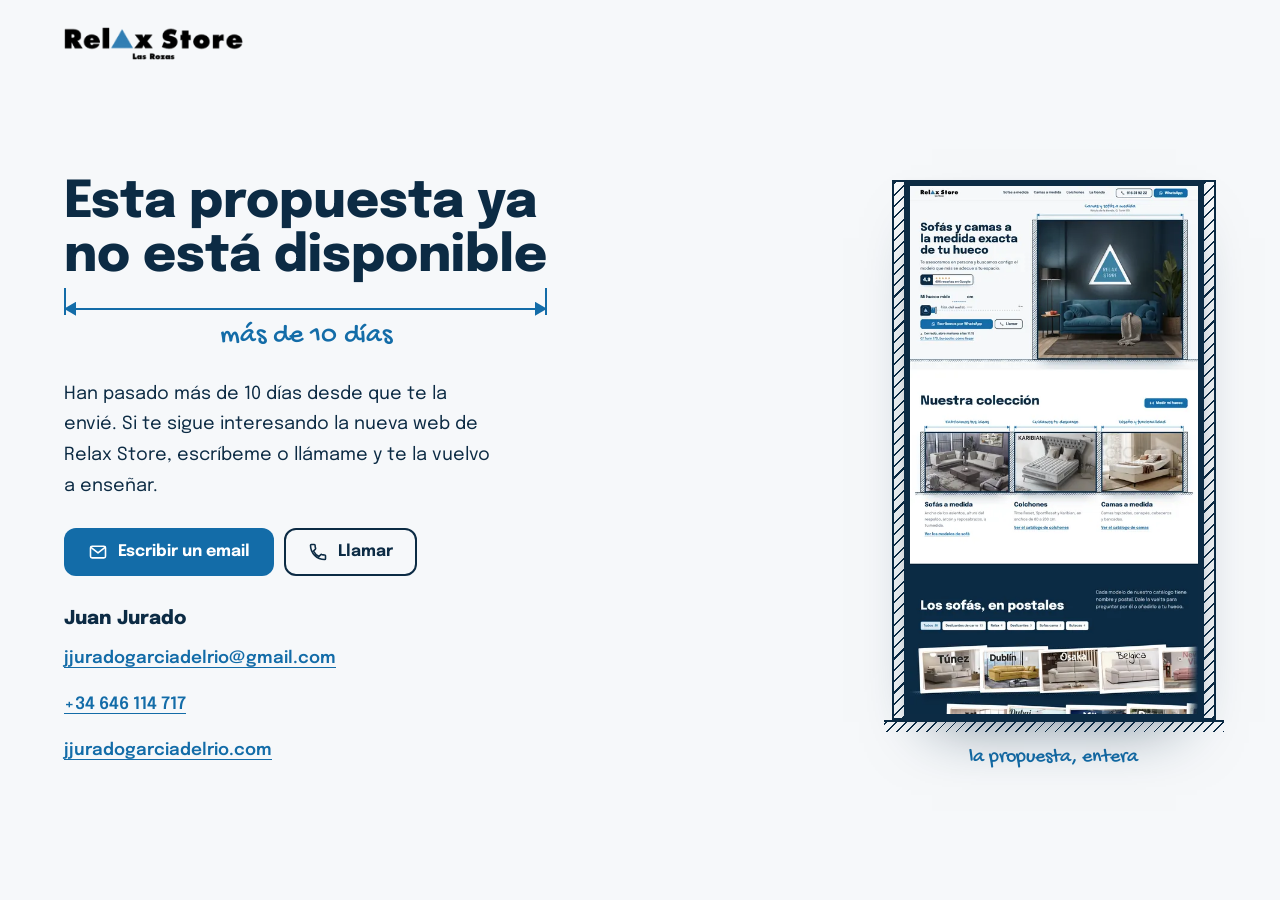
==== prototype/index.html @ b3527a21 "feat: homepage «Cota» — prototipo completo Hero «El hueco» con el metro, colección en sus nichos, so" ====
<!doctype html>
<html lang="es">
<head>
<meta charset="utf-8">
<meta name="viewport" content="width=device-width, initial-scale=1, viewport-fit=cover">
<title>Sofás y camas a medida en Las Rozas | Relax Store · Európolis</title>
<meta name="description" content="Sofás, camas, canapés y colchones a la medida exacta de tu hueco. Te asesoramos en persona en C/ Turín 17D, Európolis (Las Rozas de Madrid). 4,9 en Google con 404 reseñas.">
<link rel="canonical" href="https://relaxstoremadrid.com/">
<!-- Prototipo de propuesta: fuera de los buscadores. En la web definitiva, quitar esta línea. -->
<meta name="robots" content="noindex, nofollow">
<meta name="theme-color" content="#F6F8FA">
<meta property="og:type" content="website">
<meta property="og:locale" content="es_ES">
<meta property="og:site_name" content="Relax Store Las Rozas">
<meta property="og:title" content="Sofás y camas a la medida exacta de tu hueco | Relax Store Las Rozas">
<meta property="og:description" content="Sofás, camas, canapés y colchones a medida en C/ Turín 17D, Európolis (Las Rozas). 4,9 en Google con 404 reseñas.">
<meta property="og:url" content="https://relaxstoremadrid.com/">
<meta property="og:image" content="https://jjurado2026.github.io/relax-store-madrid/assets/img/hero-002-1280.webp">
<meta property="og:image:type" content="image/webp">
<meta property="og:image:width" content="1280">
<meta property="og:image:height" content="1222">
<meta property="og:image:alt" content="Salón con un sofá de terciopelo azul petróleo bajo un cartel triangular iluminado de Relax Store">
<meta name="twitter:card" content="summary_large_image">
<link rel="icon" href="assets/img/favicon.svg" type="image/svg+xml">
<link rel="apple-touch-icon" href="assets/img/apple-touch-icon.png">
<script>
  /* Caducidad: la propuesta se ve 10 días desde su envío, hasta el jueves 15 de octubre de 2026 a las
     23:59 de Madrid (16-oct 00:00 CEST = 15-oct 22:00 UTC). En local (file://) no caduca, para seguir
     generando capturas; ?caducada lo simula. */
  (function () {
    var fin = Date.UTC(2026, 9, 15, 22, 0);
    if (/[?&]caducada\b/.test(location.search) || (location.protocol !== 'file:' && Date.now() >= fin)) {
      document.documentElement.style.display = 'none';
      location.replace('caducada.html');
    }
  })();
</script>
<script>
  /* Antes del primer pintado: ?ss (capturas) o «reducir movimiento» → clase «quieto»: nada se mueve y todo
     está en su estado final. Si no, «anima». Si base.js no llega a cargar, a los 4 s se quita «anima»
     para que nada se quede escondido. */
  (function (d) {
    var q = /[?&]ss\b/.test(location.search) || (window.matchMedia && matchMedia('(prefers-reduced-motion: reduce)').matches);
    d.classList.add(q ? 'quieto' : 'anima');
    if (/[?&]ss\b/.test(location.search)) d.classList.add('captura');
    setTimeout(function () { if (!window.RS) { d.classList.remove('anima'); d.classList.add('quieto'); } }, 4000);
  })(document.documentElement);
</script>
<link rel="preload" href="assets/fonts/epilogue-latin-var.woff2" as="font" type="font/woff2" crossorigin>
<link rel="preload" href="assets/fonts/gochi-hand-latin.woff2" as="font" type="font/woff2" crossorigin>
<link rel="preload" as="image" href="assets/img/hero-002-1280.webp" imagesrcset="assets/img/hero-002-640.webp 640w, assets/img/hero-002-960.webp 960w, assets/img/hero-002-1280.webp 1280w, assets/img/hero-002-1920.webp 1920w, assets/img/hero-002-2560.webp 2560w" imagesizes="(orientation: landscape) and (min-width: 700px) 50vw, min(calc(100vw - 60px), 58vh)" fetchpriority="high">
<link rel="stylesheet" href="assets/css/base.css">
<link rel="stylesheet" href="assets/css/home.css?v=muyib4c5">
<script src="assets/js/base.js" defer></script>
<script src="assets/js/home.js?v=muyib4c5" defer></script>
<script type="application/ld+json">
{
  "@context": "https://schema.org",
  "@type": "FurnitureStore",
  "@id": "https://relaxstoremadrid.com/#tienda",
  "name": "Relax Store Las Rozas",
  "alternateName": "Relax Store",
  "description": "Tienda de sofás, camas tapizadas, canapés, cabeceros, bancadas y colchones a medida en Európolis, Las Rozas de Madrid.",
  "url": "https://relaxstoremadrid.com/",
  "image": "https://jjurado2026.github.io/relax-store-madrid/assets/img/hero-002-1280.webp",
  "logo": "https://jjurado2026.github.io/relax-store-madrid/assets/img/logo-relax-store.png",
  "telephone": "+34 916 31 92 22",
  "email": "relaxstoremadrid@gmail.com",
  "address": {
    "@type": "PostalAddress",
    "streetAddress": "Calle Turín, 17D, planta baja",
    "addressLocality": "Las Rozas de Madrid",
    "addressRegion": "Madrid",
    "postalCode": "28232",
    "addressCountry": "ES"
  },
  "geo": { "@type": "GeoCoordinates", "latitude": 40.4982952, "longitude": -3.8891937 },
  "hasMap": "https://www.google.com/maps?cid=16179396943553949171",
  "openingHoursSpecification": [
    { "@type": "OpeningHoursSpecification", "dayOfWeek": ["Monday", "Tuesday", "Wednesday", "Thursday", "Friday", "Saturday"], "opens": "11:15", "closes": "13:45" },
    { "@type": "OpeningHoursSpecification", "dayOfWeek": ["Monday", "Tuesday", "Wednesday", "Thursday", "Friday", "Saturday"], "opens": "17:30", "closes": "20:30" }
  ],
  "aggregateRating": { "@type": "AggregateRating", "ratingValue": "4.9", "bestRating": "5", "worstRating": "1", "reviewCount": "404" },
  "sameAs": ["https://www.instagram.com/relaxstorelasrozas/"]
}
</script>
</head>
<body>
<span class="tope" data-tope aria-hidden="true"></span>
<a class="saltar" href="#contenido">Saltar al contenido</a>

<header class="cab" data-cab>
  <a class="cab__logo" href="./" aria-label="Relax Store Las Rozas, inicio"><img src="assets/img/logo-relax-store.png" width="876" height="160" alt="Relax Store Las Rozas"></a>
  <nav class="cab__nav" aria-label="Principal">
    <a href="#postales">Sofás a medida</a>
    <a href="#coleccion-camas">Camas a medida</a>
    <a href="#coleccion-colchones">Colchones</a>
    <a href="#visita">La tienda</a>
  </nav>
  <div class="cab__acciones grupo">
    <a class="boton boton--compacto cab__tel" href="tel:+34916319222"><svg viewBox="0 0 24 24" aria-hidden="true"><path fill="currentColor" d="M6.6 10.8a15.2 15.2 0 0 0 6.6 6.6l2.2-2.2c.3-.3.7-.4 1-.2 1.1.4 2.3.6 3.6.6.6 0 1 .4 1 1V20c0 .6-.4 1-1 1A17 17 0 0 1 3 4c0-.6.4-1 1-1h3.5c.6 0 1 .4 1 1 0 1.3.2 2.5.6 3.6.1.3 0 .7-.2 1z"/></svg>916 31 92 22</a>
    <a class="boton boton--compacto boton--principal cab__wa" data-wa href="https://wa.me/34660969906" target="_blank" rel="noopener" aria-label="Escribir por WhatsApp al 660 969 906"><svg viewBox="0 0 24 24" aria-hidden="true"><path fill="currentColor" d="M12 2a10 10 0 0 0-8.6 15.1L2 22l5-1.3A10 10 0 1 0 12 2zm0 18.2c-1.5 0-3-.4-4.3-1.2l-.3-.2-3 .8.8-2.9-.2-.3A8.2 8.2 0 1 1 12 20.2zm4.5-6.1c-.2-.1-1.5-.7-1.7-.8-.2-.1-.4-.1-.6.1l-.8 1c-.1.2-.3.2-.5.1a6.7 6.7 0 0 1-3.3-2.9c-.3-.4.3-.4.7-1.3.1-.2 0-.3 0-.5l-.8-1.8c-.2-.5-.4-.4-.6-.4h-.5c-.2 0-.5.1-.7.3-.2.3-1 1-1 2.4s1 2.8 1.2 3c.1.2 2 3.1 4.9 4.3 1.8.8 2.5.8 3.4.7.6-.1 1.7-.7 1.9-1.4.2-.7.2-1.2.2-1.4-.1-.1-.3-.2-.6-.3z"/></svg><span class="cab__wa-texto">WhatsApp</span></a>
    <button class="cab__menu" type="button" aria-expanded="false" aria-controls="menu-movil">Menú</button>
  </div>
</header>
<nav class="cab__panel" id="menu-movil" aria-label="Menú" hidden>
  <a class="cab__panel-enlace" href="#postales">Sofás a medida</a>
  <a class="cab__panel-enlace" href="#coleccion-camas">Camas a medida</a>
  <a class="cab__panel-enlace" href="#coleccion-colchones">Colchones</a>
  <a class="cab__panel-enlace" href="#visita">La tienda</a>
  <div class="cab__panel-contacto">
    <a class="cab__panel-enlace cab__panel-enlace--contacto" href="tel:+34916319222"><svg viewBox="0 0 24 24" aria-hidden="true"><path fill="currentColor" d="M6.6 10.8a15.2 15.2 0 0 0 6.6 6.6l2.2-2.2c.3-.3.7-.4 1-.2 1.1.4 2.3.6 3.6.6.6 0 1 .4 1 1V20c0 .6-.4 1-1 1A17 17 0 0 1 3 4c0-.6.4-1 1-1h3.5c.6 0 1 .4 1 1 0 1.3.2 2.5.6 3.6.1.3 0 .7-.2 1z"/></svg>Llamar al 916 31 92 22</a>
    <a class="cab__panel-enlace cab__panel-enlace--contacto" data-wa href="https://wa.me/34660969906" target="_blank" rel="noopener"><svg viewBox="0 0 24 24" aria-hidden="true"><path fill="currentColor" d="M12 2a10 10 0 0 0-8.6 15.1L2 22l5-1.3A10 10 0 1 0 12 2zm0 18.2c-1.5 0-3-.4-4.3-1.2l-.3-.2-3 .8.8-2.9-.2-.3A8.2 8.2 0 1 1 12 20.2z"/></svg>WhatsApp 660 969 906</a>
  </div>
  <p class="cab__panel-estado"><span class="estado" data-estado>De lunes a sábado, 11:15–13:45 y 17:30–20:30</span></p>
</nav>

<main id="contenido">
<section class="hero" data-hero aria-labelledby="hero-titulo">
  <div class="hero__cabeza">
    <h1 id="hero-titulo">Sofás y camas a la medida exacta de tu hueco</h1>
    <p class="hero__entrada">Te asesoramos en persona y buscamos contigo el modelo que más se adecue a tu espacio.</p>
    <a class="sello" href="https://www.google.com/maps?cid=16179396943553949171" target="_blank" rel="noopener" aria-label="4,9 sobre 5 en Google, con 404 reseñas. Abre Google Maps">
      <span class="sello__nota">4,9</span>
      <span class="sello__cuerpo"><span class="sello__estrellas" aria-hidden="true">★★★★★</span><span class="sello__texto">404 reseñas en Google</span></span>
    </a>
  </div>

  <figure class="hueco plano" data-plano>
    <div class="cota" data-cota="hero" aria-hidden="true">
      <span class="cota__ref cota__ref--ini"></span><span class="cota__ref cota__ref--fin"></span>
      <span class="cota__linea"></span><span class="cota__punta cota__punta--ini"></span><span class="cota__punta cota__punta--fin"></span>
      <span class="cota__marca"></span>
      <span class="cota__texto"><span class="cota__frase">Camas y sofás a medida</span><span class="cota__firma">Rótulo de la tienda, C/ Turín 17D</span></span>
    </div>
    <span class="tabique hueco__tabique hueco__tabique--izq plano__columna plano__columna--izq" aria-hidden="true"></span>
    <div class="marco plano__marco">
      <img data-foto src="assets/img/hero-002-1280.webp"
           srcset="assets/img/hero-002-640.webp 640w, assets/img/hero-002-960.webp 960w, assets/img/hero-002-1280.webp 1280w, assets/img/hero-002-1920.webp 1920w, assets/img/hero-002-2560.webp 2560w"
           sizes="(orientation: landscape) and (min-width: 700px) 50vw, min(calc(100vw - 60px), 58vh)" width="1280" height="1222" fetchpriority="high" decoding="async"
           alt="Salón con un sofá de terciopelo azul petróleo bajo un cartel triangular iluminado de Relax Store">
      <div class="mira" aria-hidden="true"><span class="mira__h"></span><span class="mira__v"></span></div>
    </div>
    <span class="tabique hueco__tabique hueco__tabique--der plano__columna plano__columna--der" aria-hidden="true"></span>
    <span class="suelo hueco__suelo plano__suelo" aria-hidden="true"></span>
    <figcaption class="sr">El sofá entra justo en su hueco, entre dos columnas, con su línea de cota encima.</figcaption>
  </figure>
  <span class="suelo hero__suelo" aria-hidden="true"></span>

  <div class="hero__accion">
    <div class="metro metro--compacto" data-metro="hero" data-max="400">
      <div class="metro__fila">
        <label for="hero-medida">Mi hueco mide</label>
        <span class="metro__campo"><input id="hero-medida" name="medida" type="number" inputmode="numeric" min="30" max="999" step="1" autocomplete="off" aria-label="Mi hueco mide, en centímetros" aria-describedby="hero-metro-ayuda"><span>cm</span></span>
        <button class="metro__borrar" type="button">Borrar</button>
      </div>
      <p class="sr" id="hero-metro-ayuda">Escribe el ancho en centímetros o arrastra la uña del metro. Lo añadimos a tu mensaje de WhatsApp.</p>
      <div class="metro__regla">
        <span class="metro__caja" aria-hidden="true"></span>
        <div class="metro__via" aria-hidden="true"><span class="metro__cinta"></span></div>
        <span class="metro__una" role="slider" tabindex="0" aria-label="Ancho de tu hueco, en centímetros" aria-valuemin="0" aria-valuemax="400" aria-valuenow="0" aria-valuetext="Sin medir"></span>
        <span class="metro__lectura" aria-hidden="true"><span></span></span>
        <span class="metro__pista" aria-hidden="true"><span class="pista--movil">¿cuánto mide tu hueco?</span><span class="pista--ancha">tira del metro</span></span>
        <span class="metro__fin" aria-hidden="true">4 m</span>
      </div>
    </div>
    <div class="hero__acciones grupo">
      <a class="boton boton--principal" data-wa data-wa-hero href="https://wa.me/34660969906" target="_blank" rel="noopener"><svg viewBox="0 0 24 24" aria-hidden="true"><path fill="currentColor" d="M12 2a10 10 0 0 0-8.6 15.1L2 22l5-1.3A10 10 0 1 0 12 2zm0 18.2c-1.5 0-3-.4-4.3-1.2l-.3-.2-3 .8.8-2.9-.2-.3A8.2 8.2 0 1 1 12 20.2zm4.5-6.1c-.2-.1-1.5-.7-1.7-.8-.2-.1-.4-.1-.6.1l-.8 1c-.1.2-.3.2-.5.1a6.7 6.7 0 0 1-3.3-2.9c-.3-.4.3-.4.7-1.3.1-.2 0-.3 0-.5l-.8-1.8c-.2-.5-.4-.4-.6-.4h-.5c-.2 0-.5.1-.7.3-.2.3-1 1-1 2.4s1 2.8 1.2 3c.1.2 2 3.1 4.9 4.3 1.8.8 2.5.8 3.4.7.6-.1 1.7-.7 1.9-1.4.2-.7.2-1.2.2-1.4-.1-.1-.3-.2-.6-.3z"/></svg><span data-wa-texto><span class="wa-largo">Escríbenos por </span>WhatsApp</span></a>
      <a class="boton boton--llamar" href="tel:+34916319222"><svg viewBox="0 0 24 24" aria-hidden="true"><path fill="currentColor" d="M6.6 10.8a15.2 15.2 0 0 0 6.6 6.6l2.2-2.2c.3-.3.7-.4 1-.2 1.1.4 2.3.6 3.6.6.6 0 1 .4 1 1V20c0 .6-.4 1-1 1A17 17 0 0 1 3 4c0-.6.4-1 1-1h3.5c.6 0 1 .4 1 1 0 1.3.2 2.5.6 3.6.1.3 0 .7-.2 1z"/></svg><span class="boton__texto">Llamar</span></a>
    </div>
    <p class="hero__estado"><span class="estado" data-estado>De lunes a sábado, 11:15–13:45 y 17:30–20:30</span><a class="hero__llegar" href="https://www.google.com/maps/dir/?api=1&amp;destination=Relax+Store+C.+Tur%C3%ADn+17D+Las+Rozas+de+Madrid" target="_blank" rel="noopener">C/ Turín 17D, Európolis: cómo llegar</a></p>
  </div>
</section>

<!-- ▼ coleccion -->
<section id="coleccion" class="seccion sobre-blanco coleccion" aria-labelledby="coleccion-titulo">
  <div class="ancho">
    <div class="coleccion__cabeza">
      <h2 class="titular" id="coleccion-titulo">Nuestra colección</h2>
      <a class="boton boton--principal coleccion__medir" href="#croquis"><svg viewBox="0 0 24 24" aria-hidden="true"><path fill="none" stroke="currentColor" stroke-width="2" stroke-linecap="round" stroke-linejoin="round" d="M3 12h18M3 12l4-4M3 12l4 4M21 12l-4-4M21 12l-4 4M3 5v14M21 5v14"/></svg>Medir mi hueco</a>
    </div>

    <div class="coleccion__plano" data-revelar>
      <span class="tabique coleccion__tabique coleccion__tabique--1" aria-hidden="true"></span>
      <span class="tabique coleccion__tabique coleccion__tabique--2" aria-hidden="true"></span>
      <span class="tabique coleccion__tabique coleccion__tabique--3" aria-hidden="true"></span>
      <span class="tabique coleccion__tabique coleccion__tabique--4" aria-hidden="true"></span>
      <span class="suelo coleccion__suelo" aria-hidden="true"></span>

      <article class="coleccion__pieza coleccion__pieza--1" id="coleccion-sofas" aria-labelledby="coleccion-sofas-t" data-revelar>
        <div class="cota" data-cota="manual" aria-hidden="true">
          <span class="cota__ref cota__ref--ini"></span><span class="cota__ref cota__ref--fin"></span>
          <span class="cota__linea"></span><span class="cota__punta cota__punta--ini"></span><span class="cota__punta cota__punta--fin"></span>
          <span class="cota__texto"><span class="cota__frase">Fabricamos tus ideas</span></span>
        </div>
        <span class="tabique coleccion__tab coleccion__tab--izq" aria-hidden="true"></span>
        <div class="coleccion__caida">
          <a class="marco coleccion__marco" href="#postales" aria-label="Ver los modelos de sofá">
            <img data-foto src="assets/img/coleccion-sofas-800.webp"
                 srcset="assets/img/coleccion-sofas-480.webp 480w, assets/img/coleccion-sofas-800.webp 800w, assets/img/coleccion-sofas-1200.webp 1200w"
                 sizes="(min-width: 900px) 31vw, (min-width: 600px) 55vw, calc(100vw - 56px)"
                 width="1200" height="842" loading="lazy" decoding="async"
                 alt="Dos sofás gris claro y una butaca en un salón con ventanal">
          </a>
        </div>
        <span class="tabique coleccion__tab coleccion__tab--der" aria-hidden="true"></span>
        <span class="suelo coleccion__suelo-pieza" aria-hidden="true"></span>
        <div class="coleccion__texto">
          <h3 class="subtitular" id="coleccion-sofas-t">Sofás a medida</h3>
          <p class="coleccion__linea">Ancho de los asientos, altura del respaldo, arcón y reposabrazos, a tu medida.</p>
          <a class="enlace coleccion__enlace" href="#postales">Ver los modelos de sofá</a>
        </div>
      </article>

      <article class="coleccion__pieza coleccion__pieza--2" id="coleccion-colchones" aria-labelledby="coleccion-colchones-t" data-revelar>
        <div class="cota" data-cota="manual" aria-hidden="true">
          <span class="cota__ref cota__ref--ini"></span><span class="cota__ref cota__ref--fin"></span>
          <span class="cota__linea"></span><span class="cota__punta cota__punta--ini"></span><span class="cota__punta cota__punta--fin"></span>
          <span class="cota__texto"><span class="cota__frase">Cuidamos tu descanso</span></span>
        </div>
        <span class="tabique coleccion__tab coleccion__tab--izq" aria-hidden="true"></span>
        <div class="coleccion__caida">
          <a class="marco coleccion__marco" href="https://relaxstoremadrid.com/colchones/" aria-label="Ver el catálogo de colchones">
            <img data-foto src="assets/img/coleccion-colchones-800.webp"
                 srcset="assets/img/coleccion-colchones-480.webp 480w, assets/img/coleccion-colchones-800.webp 800w, assets/img/coleccion-colchones-1200.webp 1200w"
                 sizes="(min-width: 900px) 31vw, (min-width: 600px) 55vw, calc(100vw - 56px)"
                 width="1200" height="864" loading="lazy" decoding="async"
                 alt="Colchón Karibian sobre una cama con cabecero capitoné gris">
          </a>
        </div>
        <span class="tabique coleccion__tab coleccion__tab--der" aria-hidden="true"></span>
        <span class="suelo coleccion__suelo-pieza" aria-hidden="true"></span>
        <div class="coleccion__texto">
          <h3 class="subtitular" id="coleccion-colchones-t">Colchones</h3>
          <p class="coleccion__linea">Time Reset, SportReset y Karibian, en anchos de 80 a 200 cm.</p>
          <a class="enlace coleccion__enlace" href="https://relaxstoremadrid.com/colchones/">Ver el catálogo de colchones</a>
        </div>
      </article>

      <article class="coleccion__pieza coleccion__pieza--3" id="coleccion-camas" aria-labelledby="coleccion-camas-t" data-revelar>
        <div class="cota" data-cota="manual" aria-hidden="true">
          <span class="cota__ref cota__ref--ini"></span><span class="cota__ref cota__ref--fin"></span>
          <span class="cota__linea"></span><span class="cota__punta cota__punta--ini"></span><span class="cota__punta cota__punta--fin"></span>
          <span class="cota__texto"><span class="cota__frase">Diseño y funcionalidad</span></span>
        </div>
        <span class="tabique coleccion__tab coleccion__tab--izq" aria-hidden="true"></span>
        <div class="coleccion__caida">
          <a class="marco coleccion__marco" href="https://relaxstoremadrid.com/camas-personalizadas/" aria-label="Ver el catálogo de camas">
            <img data-foto src="assets/img/coleccion-camas-800.webp"
                 srcset="assets/img/coleccion-camas-480.webp 480w, assets/img/coleccion-camas-800.webp 800w, assets/img/coleccion-camas-1200.webp 1200w"
                 sizes="(min-width: 900px) 31vw, (min-width: 600px) 55vw, calc(100vw - 56px)"
                 width="1200" height="871" loading="lazy" decoding="async"
                 alt="Cama tapizada en bouclé beige con base articulada, en un dormitorio claro">
          </a>
        </div>
        <span class="tabique coleccion__tab coleccion__tab--der" aria-hidden="true"></span>
        <span class="suelo coleccion__suelo-pieza" aria-hidden="true"></span>
        <div class="coleccion__texto">
          <h3 class="subtitular" id="coleccion-camas-t">Camas a medida</h3>
          <p class="coleccion__linea">Camas tapizadas, canapés, cabeceros y bancadas.</p>
          <a class="enlace coleccion__enlace" href="https://relaxstoremadrid.com/camas-personalizadas/">Ver el catálogo de camas</a>
        </div>
      </article>
    </div>
  </div>
</section>
<!-- ▲ coleccion -->
<!-- ▼ postales -->
<section id="postales" class="seccion sobre-tinta postales" aria-labelledby="postales-titulo">
  <svg class="postales__simbolos" width="0" height="0" aria-hidden="true" focusable="false">
    <defs>
      <path id="postales-arco-arriba" d="M24 52 A28 28 0 0 1 80 52"/>
      <path id="postales-arco-abajo" d="M15 52 A37 37 0 0 0 89 52"/>
    </defs>
    <symbol id="postales-sello" viewBox="0 0 140 104">
      <rect x="80" y="5" width="55" height="68" rx="1.5" fill="#136CA8"/>
      <rect x="80" y="5" width="55" height="68" rx="1.5" fill="none" stroke="#fff" stroke-width="5" stroke-dasharray="0 6.8" stroke-linecap="round"/>
      <rect x="86.5" y="11.5" width="42" height="55" fill="none" stroke="#8EC2EC" stroke-width="1.2"/>
      <path d="M107.5 22 L121 48 L94 48 Z" fill="#fff"/>
      <g fill="none" stroke="#0C2B44" stroke-opacity=".8">
        <circle cx="52" cy="52" r="45" stroke-width="2.4"/>
        <circle cx="52" cy="52" r="25.5" stroke-width="1.4"/>
        <path d="M94 30 q 6 -4.5 12 0 t 12 0 t 12 0 M94 42 q 6 -4.5 12 0 t 12 0 t 12 0 M94 54 q 6 -4.5 12 0 t 12 0 t 12 0" stroke-width="2.1"/>
      </g>
      <path d="M52 41 L61.5 58 L42.5 58 Z" fill="#0C2B44" fill-opacity=".8"/>
      <text class="postales__matasellos-texto" fill="#0C2B44" fill-opacity=".9"><textPath href="#postales-arco-arriba" startOffset="50%" text-anchor="middle">Las Rozas</textPath></text>
      <text class="postales__matasellos-texto" fill="#0C2B44" fill-opacity=".9"><textPath href="#postales-arco-abajo" startOffset="50%" text-anchor="middle">C/ Turín 17D</textPath></text>
    </symbol>
  </svg>

  <div class="ancho">
    <div class="postales__cabeza">
      <h2 class="titular" id="postales-titulo">Los sofás, en postales</h2>
      <p class="entrada postales__entrada">Cada modelo de nuestro catálogo tiene nombre y postal. Dale la vuelta para preguntar por él o añadirlo a tu hueco.</p>
    </div>
    <div class="postales__mandos">
      <div class="chips postales__filtros" role="group" aria-label="Filtrar por tipo de sofá">
        <button class="chip postales__filtro" type="button" data-filtro="todos" aria-pressed="true">Todos<span class="postales__cuenta" aria-hidden="true"></span></button>
        <button class="chip postales__filtro" type="button" data-filtro="carro" aria-pressed="false">Deslizantes de carro<span class="postales__cuenta" aria-hidden="true"></span></button>
        <button class="chip postales__filtro" type="button" data-filtro="relax" aria-pressed="false">Relax<span class="postales__cuenta" aria-hidden="true"></span></button>
        <button class="chip postales__filtro" type="button" data-filtro="deslizantes" aria-pressed="false">Deslizantes<span class="postales__cuenta" aria-hidden="true"></span></button>
        <button class="chip postales__filtro" type="button" data-filtro="cama" aria-pressed="false">Sofás cama<span class="postales__cuenta" aria-hidden="true"></span></button>
        <button class="chip postales__filtro" type="button" data-filtro="butacas" aria-pressed="false">Butacas<span class="postales__cuenta" aria-hidden="true"></span></button>
      </div>
      <div class="postales__extra">
        <a class="postales__cesta" href="#croquis" hidden><svg viewBox="0 0 24 24" aria-hidden="true"><path fill="currentColor" d="M12 4 L21 19 L3 19 Z"/></svg><span class="postales__cesta-texto"></span></a>
        <button class="postales__control" type="button" data-control hidden><svg viewBox="0 0 24 24" aria-hidden="true"><path class="postales__pausa" fill="currentColor" d="M7 5h3.5v14H7zM13.5 5H17v14h-3.5z"/><path class="postales__seguir" fill="currentColor" d="M8 5l11 7-11 7z"/></svg><span>Parar el expositor</span></button>
      </div>
    </div>
    <p class="sr" aria-live="polite" data-aviso></p>
  </div>

  <div class="postales__vitrina" data-vitrina>
    <ul class="postales__expositor" data-revelar>
      <li class="postales__item" data-grupo="carro" data-modelo="Túnez" style="--i:0;--giro:-2.6deg;--lado:-1;--fila:0">
        <div class="postales__postal">
          <span class="postales__marca" aria-hidden="true">en tu hueco</span>
          <div class="postales__giro">
            <button class="postales__frente" type="button" aria-controls="postal-tunez-dorso" aria-label="Dar la vuelta a la postal Túnez">
              <img data-foto src="assets/img/postal-tunez-480.webp" srcset="assets/img/postal-tunez-480.webp 480w, assets/img/postal-tunez-900.webp 900w" sizes="(min-width: 900px) 420px, 92vw" width="900" height="593" loading="lazy" decoding="async" alt="Postal del modelo Túnez: chaise longue gris piedra en un salón claro">
            </button>
            <div class="postales__dorso" id="postal-tunez-dorso" aria-hidden="true" inert>
              <svg class="postales__sello" viewBox="0 0 140 104" aria-hidden="true"><use href="#postales-sello"/></svg>
              <h3 class="postales__ciudad">Túnez</h3>
              <p class="postales__tipo">Sofá deslizante de carro</p>
              <p class="postales__linea">A la medida de tu hueco</p>
              <div class="postales__acciones">
                <a class="postales__accion postales__preguntar" data-wa="propio" href="https://wa.me/34660969906" target="_blank" rel="noopener"><svg viewBox="0 0 24 24" aria-hidden="true"><path fill="currentColor" d="M12 2a10 10 0 0 0-8.6 15.1L2 22l5-1.3A10 10 0 1 0 12 2zm0 18.2c-1.5 0-3-.4-4.3-1.2l-.3-.2-3 .8.8-2.9-.2-.3A8.2 8.2 0 1 1 12 20.2zm4.5-6.1c-.2-.1-1.5-.7-1.7-.8-.2-.1-.4-.1-.6.1l-.8 1c-.1.2-.3.2-.5.1a6.7 6.7 0 0 1-3.3-2.9c-.3-.4.3-.4.7-1.3.1-.2 0-.3 0-.5l-.8-1.8c-.2-.5-.4-.4-.6-.4h-.5c-.2 0-.5.1-.7.3-.2.3-1 1-1 2.4s1 2.8 1.2 3c.1.2 2 3.1 4.9 4.3 1.8.8 2.5.8 3.4.7.6-.1 1.7-.7 1.9-1.4.2-.7.2-1.2.2-1.4-.1-.1-.3-.2-.6-.3z"/></svg><span>Preguntar por Túnez</span></a>
                <button class="postales__accion postales__volver" type="button" aria-label="Volver a la foto"><svg viewBox="0 0 24 24" aria-hidden="true"><path fill="none" stroke="currentColor" stroke-width="2.2" stroke-linecap="round" stroke-linejoin="round" d="M4 12a8 8 0 1 0 2.4-5.7M4 4v4.5h4.5"/></svg></button>
                <button class="postales__accion postales__anadir" type="button" aria-pressed="false"><svg viewBox="0 0 24 24" aria-hidden="true"><path class="postales__mas" fill="none" stroke="currentColor" stroke-width="2.4" stroke-linecap="round" d="M12 5v14M5 12h14"/><path class="postales__hecho" fill="none" stroke="currentColor" stroke-width="2.4" stroke-linecap="round" stroke-linejoin="round" d="M5 12.5l4.5 4.5L19 7.5"/></svg><span>Añadir a mi hueco</span></button>
              </div>
            </div>
          </div>
        </div>
      </li>
      <li class="postales__item" data-grupo="carro" data-modelo="Viena" style="--i:1;--giro:1.8deg;--lado:1;--fila:1">
        <div class="postales__postal">
          <span class="postales__marca" aria-hidden="true">en tu hueco</span>
          <div class="postales__giro">
            <button class="postales__frente" type="button" aria-controls="postal-viena-dorso" aria-label="Dar la vuelta a la postal Viena">
              <img data-foto src="assets/img/postal-viena-480.webp" srcset="assets/img/postal-viena-480.webp 480w, assets/img/postal-viena-900.webp 900w" sizes="(min-width: 900px) 420px, 92vw" width="900" height="593" loading="lazy" decoding="async" alt="Postal del modelo Viena: chaise longue color crudo en un salón con cocina">
            </button>
            <div class="postales__dorso" id="postal-viena-dorso" aria-hidden="true" inert>
              <svg class="postales__sello" viewBox="0 0 140 104" aria-hidden="true"><use href="#postales-sello"/></svg>
              <h3 class="postales__ciudad">Viena</h3>
              <p class="postales__tipo">Sofá deslizante de carro</p>
              <p class="postales__linea">A la medida de tu hueco</p>
              <div class="postales__acciones">
                <a class="postales__accion postales__preguntar" data-wa="propio" href="https://wa.me/34660969906" target="_blank" rel="noopener"><svg viewBox="0 0 24 24" aria-hidden="true"><path fill="currentColor" d="M12 2a10 10 0 0 0-8.6 15.1L2 22l5-1.3A10 10 0 1 0 12 2zm0 18.2c-1.5 0-3-.4-4.3-1.2l-.3-.2-3 .8.8-2.9-.2-.3A8.2 8.2 0 1 1 12 20.2zm4.5-6.1c-.2-.1-1.5-.7-1.7-.8-.2-.1-.4-.1-.6.1l-.8 1c-.1.2-.3.2-.5.1a6.7 6.7 0 0 1-3.3-2.9c-.3-.4.3-.4.7-1.3.1-.2 0-.3 0-.5l-.8-1.8c-.2-.5-.4-.4-.6-.4h-.5c-.2 0-.5.1-.7.3-.2.3-1 1-1 2.4s1 2.8 1.2 3c.1.2 2 3.1 4.9 4.3 1.8.8 2.5.8 3.4.7.6-.1 1.7-.7 1.9-1.4.2-.7.2-1.2.2-1.4-.1-.1-.3-.2-.6-.3z"/></svg><span>Preguntar por Viena</span></a>
                <button class="postales__accion postales__volver" type="button" aria-label="Volver a la foto"><svg viewBox="0 0 24 24" aria-hidden="true"><path fill="none" stroke="currentColor" stroke-width="2.2" stroke-linecap="round" stroke-linejoin="round" d="M4 12a8 8 0 1 0 2.4-5.7M4 4v4.5h4.5"/></svg></button>
                <button class="postales__accion postales__anadir" type="button" aria-pressed="false"><svg viewBox="0 0 24 24" aria-hidden="true"><path class="postales__mas" fill="none" stroke="currentColor" stroke-width="2.4" stroke-linecap="round" d="M12 5v14M5 12h14"/><path class="postales__hecho" fill="none" stroke="currentColor" stroke-width="2.4" stroke-linecap="round" stroke-linejoin="round" d="M5 12.5l4.5 4.5L19 7.5"/></svg><span>Añadir a mi hueco</span></button>
              </div>
            </div>
          </div>
        </div>
      </li>
      <li class="postales__item" data-grupo="carro" data-modelo="Dublín" style="--i:2;--giro:-1.2deg;--lado:-1;--fila:0">
        <div class="postales__postal">
          <span class="postales__marca" aria-hidden="true">en tu hueco</span>
          <div class="postales__giro">
            <button class="postales__frente" type="button" aria-controls="postal-dublin-dorso" aria-label="Dar la vuelta a la postal Dublín">
              <img data-foto src="assets/img/postal-dublin-480.webp" srcset="assets/img/postal-dublin-480.webp 480w, assets/img/postal-dublin-900.webp 900w" sizes="(min-width: 900px) 420px, 92vw" width="900" height="593" loading="lazy" decoding="async" alt="Postal del modelo Dublín: chaise longue mostaza con vistas a la ciudad">
            </button>
            <div class="postales__dorso" id="postal-dublin-dorso" aria-hidden="true" inert>
              <svg class="postales__sello" viewBox="0 0 140 104" aria-hidden="true"><use href="#postales-sello"/></svg>
              <h3 class="postales__ciudad">Dublín</h3>
              <p class="postales__tipo">Sofá deslizante de carro</p>
              <p class="postales__linea">A la medida de tu hueco</p>
              <div class="postales__acciones">
                <a class="postales__accion postales__preguntar" data-wa="propio" href="https://wa.me/34660969906" target="_blank" rel="noopener"><svg viewBox="0 0 24 24" aria-hidden="true"><path fill="currentColor" d="M12 2a10 10 0 0 0-8.6 15.1L2 22l5-1.3A10 10 0 1 0 12 2zm0 18.2c-1.5 0-3-.4-4.3-1.2l-.3-.2-3 .8.8-2.9-.2-.3A8.2 8.2 0 1 1 12 20.2zm4.5-6.1c-.2-.1-1.5-.7-1.7-.8-.2-.1-.4-.1-.6.1l-.8 1c-.1.2-.3.2-.5.1a6.7 6.7 0 0 1-3.3-2.9c-.3-.4.3-.4.7-1.3.1-.2 0-.3 0-.5l-.8-1.8c-.2-.5-.4-.4-.6-.4h-.5c-.2 0-.5.1-.7.3-.2.3-1 1-1 2.4s1 2.8 1.2 3c.1.2 2 3.1 4.9 4.3 1.8.8 2.5.8 3.4.7.6-.1 1.7-.7 1.9-1.4.2-.7.2-1.2.2-1.4-.1-.1-.3-.2-.6-.3z"/></svg><span>Preguntar por Dublín</span></a>
                <button class="postales__accion postales__volver" type="button" aria-label="Volver a la foto"><svg viewBox="0 0 24 24" aria-hidden="true"><path fill="none" stroke="currentColor" stroke-width="2.2" stroke-linecap="round" stroke-linejoin="round" d="M4 12a8 8 0 1 0 2.4-5.7M4 4v4.5h4.5"/></svg></button>
                <button class="postales__accion postales__anadir" type="button" aria-pressed="false"><svg viewBox="0 0 24 24" aria-hidden="true"><path class="postales__mas" fill="none" stroke="currentColor" stroke-width="2.4" stroke-linecap="round" d="M12 5v14M5 12h14"/><path class="postales__hecho" fill="none" stroke="currentColor" stroke-width="2.4" stroke-linecap="round" stroke-linejoin="round" d="M5 12.5l4.5 4.5L19 7.5"/></svg><span>Añadir a mi hueco</span></button>
              </div>
            </div>
          </div>
        </div>
      </li>
      <li class="postales__item" data-grupo="carro" data-modelo="Dubái" style="--i:3;--giro:2.9deg;--lado:1;--fila:1">
        <div class="postales__postal">
          <span class="postales__marca" aria-hidden="true">en tu hueco</span>
          <div class="postales__giro">
            <button class="postales__frente" type="button" aria-controls="postal-dubai-dorso" aria-label="Dar la vuelta a la postal Dubái">
              <img data-foto src="assets/img/postal-dubai-480.webp" srcset="assets/img/postal-dubai-480.webp 480w, assets/img/postal-dubai-900.webp 900w" sizes="(min-width: 900px) 420px, 92vw" width="900" height="572" loading="lazy" decoding="async" alt="Postal del modelo Dubái: chaise longue gris azulado con patas de madera, frente al mar">
            </button>
            <div class="postales__dorso" id="postal-dubai-dorso" aria-hidden="true" inert>
              <svg class="postales__sello" viewBox="0 0 140 104" aria-hidden="true"><use href="#postales-sello"/></svg>
              <h3 class="postales__ciudad">Dubái</h3>
              <p class="postales__tipo">Sofá deslizante de carro</p>
              <p class="postales__linea">A la medida de tu hueco</p>
              <div class="postales__acciones">
                <a class="postales__accion postales__preguntar" data-wa="propio" href="https://wa.me/34660969906" target="_blank" rel="noopener"><svg viewBox="0 0 24 24" aria-hidden="true"><path fill="currentColor" d="M12 2a10 10 0 0 0-8.6 15.1L2 22l5-1.3A10 10 0 1 0 12 2zm0 18.2c-1.5 0-3-.4-4.3-1.2l-.3-.2-3 .8.8-2.9-.2-.3A8.2 8.2 0 1 1 12 20.2zm4.5-6.1c-.2-.1-1.5-.7-1.7-.8-.2-.1-.4-.1-.6.1l-.8 1c-.1.2-.3.2-.5.1a6.7 6.7 0 0 1-3.3-2.9c-.3-.4.3-.4.7-1.3.1-.2 0-.3 0-.5l-.8-1.8c-.2-.5-.4-.4-.6-.4h-.5c-.2 0-.5.1-.7.3-.2.3-1 1-1 2.4s1 2.8 1.2 3c.1.2 2 3.1 4.9 4.3 1.8.8 2.5.8 3.4.7.6-.1 1.7-.7 1.9-1.4.2-.7.2-1.2.2-1.4-.1-.1-.3-.2-.6-.3z"/></svg><span>Preguntar por Dubái</span></a>
                <button class="postales__accion postales__volver" type="button" aria-label="Volver a la foto"><svg viewBox="0 0 24 24" aria-hidden="true"><path fill="none" stroke="currentColor" stroke-width="2.2" stroke-linecap="round" stroke-linejoin="round" d="M4 12a8 8 0 1 0 2.4-5.7M4 4v4.5h4.5"/></svg></button>
                <button class="postales__accion postales__anadir" type="button" aria-pressed="false"><svg viewBox="0 0 24 24" aria-hidden="true"><path class="postales__mas" fill="none" stroke="currentColor" stroke-width="2.4" stroke-linecap="round" d="M12 5v14M5 12h14"/><path class="postales__hecho" fill="none" stroke="currentColor" stroke-width="2.4" stroke-linecap="round" stroke-linejoin="round" d="M5 12.5l4.5 4.5L19 7.5"/></svg><span>Añadir a mi hueco</span></button>
              </div>
            </div>
          </div>
        </div>
      </li>
      <li class="postales__item" data-grupo="carro" data-modelo="Osaka" style="--i:4;--giro:-2.1deg;--lado:-1;--fila:0">
        <div class="postales__postal">
          <span class="postales__marca" aria-hidden="true">en tu hueco</span>
          <div class="postales__giro">
            <button class="postales__frente" type="button" aria-controls="postal-osaka-dorso" aria-label="Dar la vuelta a la postal Osaka">
              <img data-foto src="assets/img/postal-osaka-480.webp" srcset="assets/img/postal-osaka-480.webp 480w, assets/img/postal-osaka-900.webp 900w" sizes="(min-width: 900px) 420px, 92vw" width="900" height="567" loading="lazy" decoding="async" alt="Postal del modelo Osaka: sofá de tres plazas beige junto a una librería de madera">
            </button>
            <div class="postales__dorso" id="postal-osaka-dorso" aria-hidden="true" inert>
              <svg class="postales__sello" viewBox="0 0 140 104" aria-hidden="true"><use href="#postales-sello"/></svg>
              <h3 class="postales__ciudad">Osaka</h3>
              <p class="postales__tipo">Sofá deslizante de carro</p>
              <p class="postales__linea">A la medida de tu hueco</p>
              <div class="postales__acciones">
                <a class="postales__accion postales__preguntar" data-wa="propio" href="https://wa.me/34660969906" target="_blank" rel="noopener"><svg viewBox="0 0 24 24" aria-hidden="true"><path fill="currentColor" d="M12 2a10 10 0 0 0-8.6 15.1L2 22l5-1.3A10 10 0 1 0 12 2zm0 18.2c-1.5 0-3-.4-4.3-1.2l-.3-.2-3 .8.8-2.9-.2-.3A8.2 8.2 0 1 1 12 20.2zm4.5-6.1c-.2-.1-1.5-.7-1.7-.8-.2-.1-.4-.1-.6.1l-.8 1c-.1.2-.3.2-.5.1a6.7 6.7 0 0 1-3.3-2.9c-.3-.4.3-.4.7-1.3.1-.2 0-.3 0-.5l-.8-1.8c-.2-.5-.4-.4-.6-.4h-.5c-.2 0-.5.1-.7.3-.2.3-1 1-1 2.4s1 2.8 1.2 3c.1.2 2 3.1 4.9 4.3 1.8.8 2.5.8 3.4.7.6-.1 1.7-.7 1.9-1.4.2-.7.2-1.2.2-1.4-.1-.1-.3-.2-.6-.3z"/></svg><span>Preguntar por Osaka</span></a>
                <button class="postales__accion postales__volver" type="button" aria-label="Volver a la foto"><svg viewBox="0 0 24 24" aria-hidden="true"><path fill="none" stroke="currentColor" stroke-width="2.2" stroke-linecap="round" stroke-linejoin="round" d="M4 12a8 8 0 1 0 2.4-5.7M4 4v4.5h4.5"/></svg></button>
                <button class="postales__accion postales__anadir" type="button" aria-pressed="false"><svg viewBox="0 0 24 24" aria-hidden="true"><path class="postales__mas" fill="none" stroke="currentColor" stroke-width="2.4" stroke-linecap="round" d="M12 5v14M5 12h14"/><path class="postales__hecho" fill="none" stroke="currentColor" stroke-width="2.4" stroke-linecap="round" stroke-linejoin="round" d="M5 12.5l4.5 4.5L19 7.5"/></svg><span>Añadir a mi hueco</span></button>
              </div>
            </div>
          </div>
        </div>
      </li>
      <li class="postales__item" data-grupo="carro" data-modelo="Mikonos" style="--i:5;--giro:1.1deg;--lado:1;--fila:1">
        <div class="postales__postal">
          <span class="postales__marca" aria-hidden="true">en tu hueco</span>
          <div class="postales__giro">
            <button class="postales__frente" type="button" aria-controls="postal-mikonos-dorso" aria-label="Dar la vuelta a la postal Mikonos">
              <img data-foto src="assets/img/postal-mikonos-480.webp" srcset="assets/img/postal-mikonos-480.webp 480w, assets/img/postal-mikonos-900.webp 900w" sizes="(min-width: 900px) 420px, 92vw" width="900" height="582" loading="lazy" decoding="async" alt="Postal del modelo Mikonos: rinconera modular beige sobre una alfombra de colores, con una librería azul">
            </button>
            <div class="postales__dorso" id="postal-mikonos-dorso" aria-hidden="true" inert>
              <svg class="postales__sello" viewBox="0 0 140 104" aria-hidden="true"><use href="#postales-sello"/></svg>
              <h3 class="postales__ciudad">Mikonos</h3>
              <p class="postales__tipo">Sofá deslizante de carro</p>
              <p class="postales__linea">A la medida de tu hueco</p>
              <div class="postales__acciones">
                <a class="postales__accion postales__preguntar" data-wa="propio" href="https://wa.me/34660969906" target="_blank" rel="noopener"><svg viewBox="0 0 24 24" aria-hidden="true"><path fill="currentColor" d="M12 2a10 10 0 0 0-8.6 15.1L2 22l5-1.3A10 10 0 1 0 12 2zm0 18.2c-1.5 0-3-.4-4.3-1.2l-.3-.2-3 .8.8-2.9-.2-.3A8.2 8.2 0 1 1 12 20.2zm4.5-6.1c-.2-.1-1.5-.7-1.7-.8-.2-.1-.4-.1-.6.1l-.8 1c-.1.2-.3.2-.5.1a6.7 6.7 0 0 1-3.3-2.9c-.3-.4.3-.4.7-1.3.1-.2 0-.3 0-.5l-.8-1.8c-.2-.5-.4-.4-.6-.4h-.5c-.2 0-.5.1-.7.3-.2.3-1 1-1 2.4s1 2.8 1.2 3c.1.2 2 3.1 4.9 4.3 1.8.8 2.5.8 3.4.7.6-.1 1.7-.7 1.9-1.4.2-.7.2-1.2.2-1.4-.1-.1-.3-.2-.6-.3z"/></svg><span>Preguntar por Mikonos</span></a>
                <button class="postales__accion postales__volver" type="button" aria-label="Volver a la foto"><svg viewBox="0 0 24 24" aria-hidden="true"><path fill="none" stroke="currentColor" stroke-width="2.2" stroke-linecap="round" stroke-linejoin="round" d="M4 12a8 8 0 1 0 2.4-5.7M4 4v4.5h4.5"/></svg></button>
                <button class="postales__accion postales__anadir" type="button" aria-pressed="false"><svg viewBox="0 0 24 24" aria-hidden="true"><path class="postales__mas" fill="none" stroke="currentColor" stroke-width="2.4" stroke-linecap="round" d="M12 5v14M5 12h14"/><path class="postales__hecho" fill="none" stroke="currentColor" stroke-width="2.4" stroke-linecap="round" stroke-linejoin="round" d="M5 12.5l4.5 4.5L19 7.5"/></svg><span>Añadir a mi hueco</span></button>
              </div>
            </div>
          </div>
        </div>
      </li>
      <li class="postales__item" data-grupo="carro" data-modelo="Bélgica" style="--i:6;--giro:-3.1deg;--lado:-1;--fila:0">
        <div class="postales__postal">
          <span class="postales__marca" aria-hidden="true">en tu hueco</span>
          <div class="postales__giro">
            <button class="postales__frente" type="button" aria-controls="postal-belgica-dorso" aria-label="Dar la vuelta a la postal Bélgica">
              <img data-foto src="assets/img/postal-belgica-480.webp" srcset="assets/img/postal-belgica-480.webp 480w, assets/img/postal-belgica-900.webp 900w" sizes="(min-width: 900px) 420px, 92vw" width="900" height="600" loading="lazy" decoding="async" alt="Postal del modelo Bélgica: sofá blanco con cabezales sobre fondo claro">
            </button>
            <div class="postales__dorso" id="postal-belgica-dorso" aria-hidden="true" inert>
              <svg class="postales__sello" viewBox="0 0 140 104" aria-hidden="true"><use href="#postales-sello"/></svg>
              <h3 class="postales__ciudad">Bélgica</h3>
              <p class="postales__tipo">Sofá deslizante de carro</p>
              <p class="postales__linea">A la medida de tu hueco</p>
              <div class="postales__acciones">
                <a class="postales__accion postales__preguntar" data-wa="propio" href="https://wa.me/34660969906" target="_blank" rel="noopener"><svg viewBox="0 0 24 24" aria-hidden="true"><path fill="currentColor" d="M12 2a10 10 0 0 0-8.6 15.1L2 22l5-1.3A10 10 0 1 0 12 2zm0 18.2c-1.5 0-3-.4-4.3-1.2l-.3-.2-3 .8.8-2.9-.2-.3A8.2 8.2 0 1 1 12 20.2zm4.5-6.1c-.2-.1-1.5-.7-1.7-.8-.2-.1-.4-.1-.6.1l-.8 1c-.1.2-.3.2-.5.1a6.7 6.7 0 0 1-3.3-2.9c-.3-.4.3-.4.7-1.3.1-.2 0-.3 0-.5l-.8-1.8c-.2-.5-.4-.4-.6-.4h-.5c-.2 0-.5.1-.7.3-.2.3-1 1-1 2.4s1 2.8 1.2 3c.1.2 2 3.1 4.9 4.3 1.8.8 2.5.8 3.4.7.6-.1 1.7-.7 1.9-1.4.2-.7.2-1.2.2-1.4-.1-.1-.3-.2-.6-.3z"/></svg><span>Preguntar por Bélgica</span></a>
                <button class="postales__accion postales__volver" type="button" aria-label="Volver a la foto"><svg viewBox="0 0 24 24" aria-hidden="true"><path fill="none" stroke="currentColor" stroke-width="2.2" stroke-linecap="round" stroke-linejoin="round" d="M4 12a8 8 0 1 0 2.4-5.7M4 4v4.5h4.5"/></svg></button>
                <button class="postales__accion postales__anadir" type="button" aria-pressed="false"><svg viewBox="0 0 24 24" aria-hidden="true"><path class="postales__mas" fill="none" stroke="currentColor" stroke-width="2.4" stroke-linecap="round" d="M12 5v14M5 12h14"/><path class="postales__hecho" fill="none" stroke="currentColor" stroke-width="2.4" stroke-linecap="round" stroke-linejoin="round" d="M5 12.5l4.5 4.5L19 7.5"/></svg><span>Añadir a mi hueco</span></button>
              </div>
            </div>
          </div>
        </div>
      </li>
      <li class="postales__item" data-grupo="carro" data-modelo="Praga" style="--i:7;--giro:2.3deg;--lado:1;--fila:1">
        <div class="postales__postal">
          <span class="postales__marca" aria-hidden="true">en tu hueco</span>
          <div class="postales__giro">
            <button class="postales__frente" type="button" aria-controls="postal-praga-dorso" aria-label="Dar la vuelta a la postal Praga">
              <img data-foto src="assets/img/postal-praga-480.webp" srcset="assets/img/postal-praga-480.webp 480w, assets/img/postal-praga-900.webp 900w" sizes="(min-width: 900px) 420px, 92vw" width="900" height="593" loading="lazy" decoding="async" alt="Postal del modelo Praga: chaise longue gris claro">
            </button>
            <div class="postales__dorso" id="postal-praga-dorso" aria-hidden="true" inert>
              <svg class="postales__sello" viewBox="0 0 140 104" aria-hidden="true"><use href="#postales-sello"/></svg>
              <h3 class="postales__ciudad">Praga</h3>
              <p class="postales__tipo">Sofá deslizante de carro</p>
              <p class="postales__linea">A la medida de tu hueco</p>
              <div class="postales__acciones">
                <a class="postales__accion postales__preguntar" data-wa="propio" href="https://wa.me/34660969906" target="_blank" rel="noopener"><svg viewBox="0 0 24 24" aria-hidden="true"><path fill="currentColor" d="M12 2a10 10 0 0 0-8.6 15.1L2 22l5-1.3A10 10 0 1 0 12 2zm0 18.2c-1.5 0-3-.4-4.3-1.2l-.3-.2-3 .8.8-2.9-.2-.3A8.2 8.2 0 1 1 12 20.2zm4.5-6.1c-.2-.1-1.5-.7-1.7-.8-.2-.1-.4-.1-.6.1l-.8 1c-.1.2-.3.2-.5.1a6.7 6.7 0 0 1-3.3-2.9c-.3-.4.3-.4.7-1.3.1-.2 0-.3 0-.5l-.8-1.8c-.2-.5-.4-.4-.6-.4h-.5c-.2 0-.5.1-.7.3-.2.3-1 1-1 2.4s1 2.8 1.2 3c.1.2 2 3.1 4.9 4.3 1.8.8 2.5.8 3.4.7.6-.1 1.7-.7 1.9-1.4.2-.7.2-1.2.2-1.4-.1-.1-.3-.2-.6-.3z"/></svg><span>Preguntar por Praga</span></a>
                <button class="postales__accion postales__volver" type="button" aria-label="Volver a la foto"><svg viewBox="0 0 24 24" aria-hidden="true"><path fill="none" stroke="currentColor" stroke-width="2.2" stroke-linecap="round" stroke-linejoin="round" d="M4 12a8 8 0 1 0 2.4-5.7M4 4v4.5h4.5"/></svg></button>
                <button class="postales__accion postales__anadir" type="button" aria-pressed="false"><svg viewBox="0 0 24 24" aria-hidden="true"><path class="postales__mas" fill="none" stroke="currentColor" stroke-width="2.4" stroke-linecap="round" d="M12 5v14M5 12h14"/><path class="postales__hecho" fill="none" stroke="currentColor" stroke-width="2.4" stroke-linecap="round" stroke-linejoin="round" d="M5 12.5l4.5 4.5L19 7.5"/></svg><span>Añadir a mi hueco</span></button>
              </div>
            </div>
          </div>
        </div>
      </li>
      <li class="postales__item" data-grupo="carro" data-modelo="New Viena" style="--i:8;--giro:-1.6deg;--lado:-1;--fila:0">
        <div class="postales__postal">
          <span class="postales__marca" aria-hidden="true">en tu hueco</span>
          <div class="postales__giro">
            <button class="postales__frente" type="button" aria-controls="postal-new-viena-dorso" aria-label="Dar la vuelta a la postal New Viena">
              <img data-foto src="assets/img/postal-new-viena-480.webp" srcset="assets/img/postal-new-viena-480.webp 480w, assets/img/postal-new-viena-900.webp 900w" sizes="(min-width: 900px) 420px, 92vw" width="900" height="593" loading="lazy" decoding="async" alt="Postal del modelo New Viena: chaise longue rosa palo">
            </button>
            <div class="postales__dorso" id="postal-new-viena-dorso" aria-hidden="true" inert>
              <svg class="postales__sello" viewBox="0 0 140 104" aria-hidden="true"><use href="#postales-sello"/></svg>
              <h3 class="postales__ciudad">New Viena</h3>
              <p class="postales__tipo">Sofá deslizante de carro</p>
              <p class="postales__linea">A la medida de tu hueco</p>
              <div class="postales__acciones">
                <a class="postales__accion postales__preguntar" data-wa="propio" href="https://wa.me/34660969906" target="_blank" rel="noopener"><svg viewBox="0 0 24 24" aria-hidden="true"><path fill="currentColor" d="M12 2a10 10 0 0 0-8.6 15.1L2 22l5-1.3A10 10 0 1 0 12 2zm0 18.2c-1.5 0-3-.4-4.3-1.2l-.3-.2-3 .8.8-2.9-.2-.3A8.2 8.2 0 1 1 12 20.2zm4.5-6.1c-.2-.1-1.5-.7-1.7-.8-.2-.1-.4-.1-.6.1l-.8 1c-.1.2-.3.2-.5.1a6.7 6.7 0 0 1-3.3-2.9c-.3-.4.3-.4.7-1.3.1-.2 0-.3 0-.5l-.8-1.8c-.2-.5-.4-.4-.6-.4h-.5c-.2 0-.5.1-.7.3-.2.3-1 1-1 2.4s1 2.8 1.2 3c.1.2 2 3.1 4.9 4.3 1.8.8 2.5.8 3.4.7.6-.1 1.7-.7 1.9-1.4.2-.7.2-1.2.2-1.4-.1-.1-.3-.2-.6-.3z"/></svg><span>Preguntar por New Viena</span></a>
                <button class="postales__accion postales__volver" type="button" aria-label="Volver a la foto"><svg viewBox="0 0 24 24" aria-hidden="true"><path fill="none" stroke="currentColor" stroke-width="2.2" stroke-linecap="round" stroke-linejoin="round" d="M4 12a8 8 0 1 0 2.4-5.7M4 4v4.5h4.5"/></svg></button>
                <button class="postales__accion postales__anadir" type="button" aria-pressed="false"><svg viewBox="0 0 24 24" aria-hidden="true"><path class="postales__mas" fill="none" stroke="currentColor" stroke-width="2.4" stroke-linecap="round" d="M12 5v14M5 12h14"/><path class="postales__hecho" fill="none" stroke="currentColor" stroke-width="2.4" stroke-linecap="round" stroke-linejoin="round" d="M5 12.5l4.5 4.5L19 7.5"/></svg><span>Añadir a mi hueco</span></button>
              </div>
            </div>
          </div>
        </div>
      </li>
      <li class="postales__item" data-grupo="carro" data-modelo="New Praga" style="--i:9;--giro:2.7deg;--lado:1;--fila:1">
        <div class="postales__postal">
          <span class="postales__marca" aria-hidden="true">en tu hueco</span>
          <div class="postales__giro">
            <button class="postales__frente" type="button" aria-controls="postal-new-praga-dorso" aria-label="Dar la vuelta a la postal New Praga">
              <img data-foto src="assets/img/postal-new-praga-480.webp" srcset="assets/img/postal-new-praga-480.webp 480w, assets/img/postal-new-praga-900.webp 900w" sizes="(min-width: 900px) 420px, 92vw" width="900" height="593" loading="lazy" decoding="async" alt="Postal del modelo New Praga: sofá gris claro">
            </button>
            <div class="postales__dorso" id="postal-new-praga-dorso" aria-hidden="true" inert>
              <svg class="postales__sello" viewBox="0 0 140 104" aria-hidden="true"><use href="#postales-sello"/></svg>
              <h3 class="postales__ciudad">New Praga</h3>
              <p class="postales__tipo">Sofá deslizante de carro</p>
              <p class="postales__linea">A la medida de tu hueco</p>
              <div class="postales__acciones">
                <a class="postales__accion postales__preguntar" data-wa="propio" href="https://wa.me/34660969906" target="_blank" rel="noopener"><svg viewBox="0 0 24 24" aria-hidden="true"><path fill="currentColor" d="M12 2a10 10 0 0 0-8.6 15.1L2 22l5-1.3A10 10 0 1 0 12 2zm0 18.2c-1.5 0-3-.4-4.3-1.2l-.3-.2-3 .8.8-2.9-.2-.3A8.2 8.2 0 1 1 12 20.2zm4.5-6.1c-.2-.1-1.5-.7-1.7-.8-.2-.1-.4-.1-.6.1l-.8 1c-.1.2-.3.2-.5.1a6.7 6.7 0 0 1-3.3-2.9c-.3-.4.3-.4.7-1.3.1-.2 0-.3 0-.5l-.8-1.8c-.2-.5-.4-.4-.6-.4h-.5c-.2 0-.5.1-.7.3-.2.3-1 1-1 2.4s1 2.8 1.2 3c.1.2 2 3.1 4.9 4.3 1.8.8 2.5.8 3.4.7.6-.1 1.7-.7 1.9-1.4.2-.7.2-1.2.2-1.4-.1-.1-.3-.2-.6-.3z"/></svg><span>Preguntar por New Praga</span></a>
                <button class="postales__accion postales__volver" type="button" aria-label="Volver a la foto"><svg viewBox="0 0 24 24" aria-hidden="true"><path fill="none" stroke="currentColor" stroke-width="2.2" stroke-linecap="round" stroke-linejoin="round" d="M4 12a8 8 0 1 0 2.4-5.7M4 4v4.5h4.5"/></svg></button>
                <button class="postales__accion postales__anadir" type="button" aria-pressed="false"><svg viewBox="0 0 24 24" aria-hidden="true"><path class="postales__mas" fill="none" stroke="currentColor" stroke-width="2.4" stroke-linecap="round" d="M12 5v14M5 12h14"/><path class="postales__hecho" fill="none" stroke="currentColor" stroke-width="2.4" stroke-linecap="round" stroke-linejoin="round" d="M5 12.5l4.5 4.5L19 7.5"/></svg><span>Añadir a mi hueco</span></button>
              </div>
            </div>
          </div>
        </div>
      </li>
      <li class="postales__item" data-grupo="carro" data-modelo="Toscana" style="--i:10;--giro:-0.9deg;--lado:-1;--fila:0">
        <div class="postales__postal">
          <span class="postales__marca" aria-hidden="true">en tu hueco</span>
          <div class="postales__giro">
            <button class="postales__frente" type="button" aria-controls="postal-toscana-dorso" aria-label="Dar la vuelta a la postal Toscana">
              <img data-foto src="assets/img/postal-toscana-480.webp" srcset="assets/img/postal-toscana-480.webp 480w, assets/img/postal-toscana-900.webp 900w" sizes="(min-width: 900px) 420px, 92vw" width="900" height="593" loading="lazy" decoding="async" alt="Postal del modelo Toscana: chaise longue gris oscuro sobre una alfombra geométrica">
            </button>
            <div class="postales__dorso" id="postal-toscana-dorso" aria-hidden="true" inert>
              <svg class="postales__sello" viewBox="0 0 140 104" aria-hidden="true"><use href="#postales-sello"/></svg>
              <h3 class="postales__ciudad">Toscana</h3>
              <p class="postales__tipo">Sofá deslizante de carro</p>
              <p class="postales__linea">A la medida de tu hueco</p>
              <div class="postales__acciones">
                <a class="postales__accion postales__preguntar" data-wa="propio" href="https://wa.me/34660969906" target="_blank" rel="noopener"><svg viewBox="0 0 24 24" aria-hidden="true"><path fill="currentColor" d="M12 2a10 10 0 0 0-8.6 15.1L2 22l5-1.3A10 10 0 1 0 12 2zm0 18.2c-1.5 0-3-.4-4.3-1.2l-.3-.2-3 .8.8-2.9-.2-.3A8.2 8.2 0 1 1 12 20.2zm4.5-6.1c-.2-.1-1.5-.7-1.7-.8-.2-.1-.4-.1-.6.1l-.8 1c-.1.2-.3.2-.5.1a6.7 6.7 0 0 1-3.3-2.9c-.3-.4.3-.4.7-1.3.1-.2 0-.3 0-.5l-.8-1.8c-.2-.5-.4-.4-.6-.4h-.5c-.2 0-.5.1-.7.3-.2.3-1 1-1 2.4s1 2.8 1.2 3c.1.2 2 3.1 4.9 4.3 1.8.8 2.5.8 3.4.7.6-.1 1.7-.7 1.9-1.4.2-.7.2-1.2.2-1.4-.1-.1-.3-.2-.6-.3z"/></svg><span>Preguntar por Toscana</span></a>
                <button class="postales__accion postales__volver" type="button" aria-label="Volver a la foto"><svg viewBox="0 0 24 24" aria-hidden="true"><path fill="none" stroke="currentColor" stroke-width="2.2" stroke-linecap="round" stroke-linejoin="round" d="M4 12a8 8 0 1 0 2.4-5.7M4 4v4.5h4.5"/></svg></button>
                <button class="postales__accion postales__anadir" type="button" aria-pressed="false"><svg viewBox="0 0 24 24" aria-hidden="true"><path class="postales__mas" fill="none" stroke="currentColor" stroke-width="2.4" stroke-linecap="round" d="M12 5v14M5 12h14"/><path class="postales__hecho" fill="none" stroke="currentColor" stroke-width="2.4" stroke-linecap="round" stroke-linejoin="round" d="M5 12.5l4.5 4.5L19 7.5"/></svg><span>Añadir a mi hueco</span></button>
              </div>
            </div>
          </div>
        </div>
      </li>
      <li class="postales__item" data-grupo="carro" data-modelo="Liverpool" style="--i:11;--giro:1.5deg;--lado:1;--fila:1">
        <div class="postales__postal">
          <span class="postales__marca" aria-hidden="true">en tu hueco</span>
          <div class="postales__giro">
            <button class="postales__frente" type="button" aria-controls="postal-liverpool-dorso" aria-label="Dar la vuelta a la postal Liverpool">
              <img data-foto src="assets/img/postal-liverpool-480.webp" srcset="assets/img/postal-liverpool-480.webp 480w, assets/img/postal-liverpool-900.webp 900w" sizes="(min-width: 900px) 420px, 92vw" width="900" height="593" loading="lazy" decoding="async" alt="Postal del modelo Liverpool: chaise longue mostaza">
            </button>
            <div class="postales__dorso" id="postal-liverpool-dorso" aria-hidden="true" inert>
              <svg class="postales__sello" viewBox="0 0 140 104" aria-hidden="true"><use href="#postales-sello"/></svg>
              <h3 class="postales__ciudad">Liverpool</h3>
              <p class="postales__tipo">Sofá deslizante de carro</p>
              <p class="postales__linea">A la medida de tu hueco</p>
              <div class="postales__acciones">
                <a class="postales__accion postales__preguntar" data-wa="propio" href="https://wa.me/34660969906" target="_blank" rel="noopener"><svg viewBox="0 0 24 24" aria-hidden="true"><path fill="currentColor" d="M12 2a10 10 0 0 0-8.6 15.1L2 22l5-1.3A10 10 0 1 0 12 2zm0 18.2c-1.5 0-3-.4-4.3-1.2l-.3-.2-3 .8.8-2.9-.2-.3A8.2 8.2 0 1 1 12 20.2zm4.5-6.1c-.2-.1-1.5-.7-1.7-.8-.2-.1-.4-.1-.6.1l-.8 1c-.1.2-.3.2-.5.1a6.7 6.7 0 0 1-3.3-2.9c-.3-.4.3-.4.7-1.3.1-.2 0-.3 0-.5l-.8-1.8c-.2-.5-.4-.4-.6-.4h-.5c-.2 0-.5.1-.7.3-.2.3-1 1-1 2.4s1 2.8 1.2 3c.1.2 2 3.1 4.9 4.3 1.8.8 2.5.8 3.4.7.6-.1 1.7-.7 1.9-1.4.2-.7.2-1.2.2-1.4-.1-.1-.3-.2-.6-.3z"/></svg><span>Preguntar por Liverpool</span></a>
                <button class="postales__accion postales__volver" type="button" aria-label="Volver a la foto"><svg viewBox="0 0 24 24" aria-hidden="true"><path fill="none" stroke="currentColor" stroke-width="2.2" stroke-linecap="round" stroke-linejoin="round" d="M4 12a8 8 0 1 0 2.4-5.7M4 4v4.5h4.5"/></svg></button>
                <button class="postales__accion postales__anadir" type="button" aria-pressed="false"><svg viewBox="0 0 24 24" aria-hidden="true"><path class="postales__mas" fill="none" stroke="currentColor" stroke-width="2.4" stroke-linecap="round" d="M12 5v14M5 12h14"/><path class="postales__hecho" fill="none" stroke="currentColor" stroke-width="2.4" stroke-linecap="round" stroke-linejoin="round" d="M5 12.5l4.5 4.5L19 7.5"/></svg><span>Añadir a mi hueco</span></button>
              </div>
            </div>
          </div>
        </div>
      </li>
      <li class="postales__item" data-grupo="carro" data-modelo="Versalles" style="--i:12;--giro:-2.4deg;--lado:-1;--fila:0">
        <div class="postales__postal">
          <span class="postales__marca" aria-hidden="true">en tu hueco</span>
          <div class="postales__giro">
            <button class="postales__frente" type="button" aria-controls="postal-versalles-dorso" aria-label="Dar la vuelta a la postal Versalles">
              <img data-foto src="assets/img/postal-versalles-480.webp" srcset="assets/img/postal-versalles-480.webp 480w, assets/img/postal-versalles-900.webp 900w" sizes="(min-width: 900px) 420px, 92vw" width="900" height="578" loading="lazy" decoding="async" alt="Postal del modelo Versalles: chaise longue topo en una terraza con piscina">
            </button>
            <div class="postales__dorso" id="postal-versalles-dorso" aria-hidden="true" inert>
              <svg class="postales__sello" viewBox="0 0 140 104" aria-hidden="true"><use href="#postales-sello"/></svg>
              <h3 class="postales__ciudad">Versalles</h3>
              <p class="postales__tipo">Sofá deslizante de carro</p>
              <p class="postales__linea">A la medida de tu hueco</p>
              <div class="postales__acciones">
                <a class="postales__accion postales__preguntar" data-wa="propio" href="https://wa.me/34660969906" target="_blank" rel="noopener"><svg viewBox="0 0 24 24" aria-hidden="true"><path fill="currentColor" d="M12 2a10 10 0 0 0-8.6 15.1L2 22l5-1.3A10 10 0 1 0 12 2zm0 18.2c-1.5 0-3-.4-4.3-1.2l-.3-.2-3 .8.8-2.9-.2-.3A8.2 8.2 0 1 1 12 20.2zm4.5-6.1c-.2-.1-1.5-.7-1.7-.8-.2-.1-.4-.1-.6.1l-.8 1c-.1.2-.3.2-.5.1a6.7 6.7 0 0 1-3.3-2.9c-.3-.4.3-.4.7-1.3.1-.2 0-.3 0-.5l-.8-1.8c-.2-.5-.4-.4-.6-.4h-.5c-.2 0-.5.1-.7.3-.2.3-1 1-1 2.4s1 2.8 1.2 3c.1.2 2 3.1 4.9 4.3 1.8.8 2.5.8 3.4.7.6-.1 1.7-.7 1.9-1.4.2-.7.2-1.2.2-1.4-.1-.1-.3-.2-.6-.3z"/></svg><span>Preguntar por Versalles</span></a>
                <button class="postales__accion postales__volver" type="button" aria-label="Volver a la foto"><svg viewBox="0 0 24 24" aria-hidden="true"><path fill="none" stroke="currentColor" stroke-width="2.2" stroke-linecap="round" stroke-linejoin="round" d="M4 12a8 8 0 1 0 2.4-5.7M4 4v4.5h4.5"/></svg></button>
                <button class="postales__accion postales__anadir" type="button" aria-pressed="false"><svg viewBox="0 0 24 24" aria-hidden="true"><path class="postales__mas" fill="none" stroke="currentColor" stroke-width="2.4" stroke-linecap="round" d="M12 5v14M5 12h14"/><path class="postales__hecho" fill="none" stroke="currentColor" stroke-width="2.4" stroke-linecap="round" stroke-linejoin="round" d="M5 12.5l4.5 4.5L19 7.5"/></svg><span>Añadir a mi hueco</span></button>
              </div>
            </div>
          </div>
        </div>
      </li>
      <li class="postales__item" data-grupo="relax" data-modelo="Nápoles" style="--i:13;--giro:-2.6deg;--lado:1;--fila:1">
        <div class="postales__postal">
          <span class="postales__marca" aria-hidden="true">en tu hueco</span>
          <div class="postales__giro">
            <button class="postales__frente" type="button" aria-controls="postal-napoles-dorso" aria-label="Dar la vuelta a la postal Nápoles">
              <img data-foto src="assets/img/postal-napoles-480.webp" srcset="assets/img/postal-napoles-480.webp 480w, assets/img/postal-napoles-900.webp 900w" sizes="(min-width: 900px) 420px, 92vw" width="900" height="609" loading="lazy" decoding="async" alt="Postal del modelo Nápoles: chaise longue beige ante una pared de madera">
            </button>
            <div class="postales__dorso" id="postal-napoles-dorso" aria-hidden="true" inert>
              <svg class="postales__sello" viewBox="0 0 140 104" aria-hidden="true"><use href="#postales-sello"/></svg>
              <h3 class="postales__ciudad">Nápoles</h3>
              <p class="postales__tipo">Sofá relax</p>
              <p class="postales__linea">A la medida de tu hueco</p>
              <div class="postales__acciones">
                <a class="postales__accion postales__preguntar" data-wa="propio" href="https://wa.me/34660969906" target="_blank" rel="noopener"><svg viewBox="0 0 24 24" aria-hidden="true"><path fill="currentColor" d="M12 2a10 10 0 0 0-8.6 15.1L2 22l5-1.3A10 10 0 1 0 12 2zm0 18.2c-1.5 0-3-.4-4.3-1.2l-.3-.2-3 .8.8-2.9-.2-.3A8.2 8.2 0 1 1 12 20.2zm4.5-6.1c-.2-.1-1.5-.7-1.7-.8-.2-.1-.4-.1-.6.1l-.8 1c-.1.2-.3.2-.5.1a6.7 6.7 0 0 1-3.3-2.9c-.3-.4.3-.4.7-1.3.1-.2 0-.3 0-.5l-.8-1.8c-.2-.5-.4-.4-.6-.4h-.5c-.2 0-.5.1-.7.3-.2.3-1 1-1 2.4s1 2.8 1.2 3c.1.2 2 3.1 4.9 4.3 1.8.8 2.5.8 3.4.7.6-.1 1.7-.7 1.9-1.4.2-.7.2-1.2.2-1.4-.1-.1-.3-.2-.6-.3z"/></svg><span>Preguntar por Nápoles</span></a>
                <button class="postales__accion postales__volver" type="button" aria-label="Volver a la foto"><svg viewBox="0 0 24 24" aria-hidden="true"><path fill="none" stroke="currentColor" stroke-width="2.2" stroke-linecap="round" stroke-linejoin="round" d="M4 12a8 8 0 1 0 2.4-5.7M4 4v4.5h4.5"/></svg></button>
                <button class="postales__accion postales__anadir" type="button" aria-pressed="false"><svg viewBox="0 0 24 24" aria-hidden="true"><path class="postales__mas" fill="none" stroke="currentColor" stroke-width="2.4" stroke-linecap="round" d="M12 5v14M5 12h14"/><path class="postales__hecho" fill="none" stroke="currentColor" stroke-width="2.4" stroke-linecap="round" stroke-linejoin="round" d="M5 12.5l4.5 4.5L19 7.5"/></svg><span>Añadir a mi hueco</span></button>
              </div>
            </div>
          </div>
        </div>
      </li>
      <li class="postales__item" data-grupo="relax" data-modelo="Noruega" style="--i:14;--giro:1.8deg;--lado:-1;--fila:0">
        <div class="postales__postal">
          <span class="postales__marca" aria-hidden="true">en tu hueco</span>
          <div class="postales__giro">
            <button class="postales__frente" type="button" aria-controls="postal-noruega-dorso" aria-label="Dar la vuelta a la postal Noruega">
              <img data-foto src="assets/img/postal-noruega-480.webp" srcset="assets/img/postal-noruega-480.webp 480w, assets/img/postal-noruega-900.webp 900w" sizes="(min-width: 900px) 420px, 92vw" width="900" height="593" loading="lazy" decoding="async" alt="Postal del modelo Noruega: sofá blanco de tres plazas con patas">
            </button>
            <div class="postales__dorso" id="postal-noruega-dorso" aria-hidden="true" inert>
              <svg class="postales__sello" viewBox="0 0 140 104" aria-hidden="true"><use href="#postales-sello"/></svg>
              <h3 class="postales__ciudad">Noruega</h3>
              <p class="postales__tipo">Sofá relax</p>
              <p class="postales__linea">A la medida de tu hueco</p>
              <div class="postales__acciones">
                <a class="postales__accion postales__preguntar" data-wa="propio" href="https://wa.me/34660969906" target="_blank" rel="noopener"><svg viewBox="0 0 24 24" aria-hidden="true"><path fill="currentColor" d="M12 2a10 10 0 0 0-8.6 15.1L2 22l5-1.3A10 10 0 1 0 12 2zm0 18.2c-1.5 0-3-.4-4.3-1.2l-.3-.2-3 .8.8-2.9-.2-.3A8.2 8.2 0 1 1 12 20.2zm4.5-6.1c-.2-.1-1.5-.7-1.7-.8-.2-.1-.4-.1-.6.1l-.8 1c-.1.2-.3.2-.5.1a6.7 6.7 0 0 1-3.3-2.9c-.3-.4.3-.4.7-1.3.1-.2 0-.3 0-.5l-.8-1.8c-.2-.5-.4-.4-.6-.4h-.5c-.2 0-.5.1-.7.3-.2.3-1 1-1 2.4s1 2.8 1.2 3c.1.2 2 3.1 4.9 4.3 1.8.8 2.5.8 3.4.7.6-.1 1.7-.7 1.9-1.4.2-.7.2-1.2.2-1.4-.1-.1-.3-.2-.6-.3z"/></svg><span>Preguntar por Noruega</span></a>
                <button class="postales__accion postales__volver" type="button" aria-label="Volver a la foto"><svg viewBox="0 0 24 24" aria-hidden="true"><path fill="none" stroke="currentColor" stroke-width="2.2" stroke-linecap="round" stroke-linejoin="round" d="M4 12a8 8 0 1 0 2.4-5.7M4 4v4.5h4.5"/></svg></button>
                <button class="postales__accion postales__anadir" type="button" aria-pressed="false"><svg viewBox="0 0 24 24" aria-hidden="true"><path class="postales__mas" fill="none" stroke="currentColor" stroke-width="2.4" stroke-linecap="round" d="M12 5v14M5 12h14"/><path class="postales__hecho" fill="none" stroke="currentColor" stroke-width="2.4" stroke-linecap="round" stroke-linejoin="round" d="M5 12.5l4.5 4.5L19 7.5"/></svg><span>Añadir a mi hueco</span></button>
              </div>
            </div>
          </div>
        </div>
      </li>
      <li class="postales__item" data-grupo="relax" data-modelo="Oslo" style="--i:15;--giro:-1.2deg;--lado:1;--fila:1">
        <div class="postales__postal">
          <span class="postales__marca" aria-hidden="true">en tu hueco</span>
          <div class="postales__giro">
            <button class="postales__frente" type="button" aria-controls="postal-oslo-dorso" aria-label="Dar la vuelta a la postal Oslo">
              <img data-foto src="assets/img/postal-oslo-480.webp" srcset="assets/img/postal-oslo-480.webp 480w, assets/img/postal-oslo-900.webp 900w" sizes="(min-width: 900px) 420px, 92vw" width="900" height="568" loading="lazy" decoding="async" alt="Postal del modelo Oslo: sofá blanco de dos plazas con cabezales">
            </button>
            <div class="postales__dorso" id="postal-oslo-dorso" aria-hidden="true" inert>
              <svg class="postales__sello" viewBox="0 0 140 104" aria-hidden="true"><use href="#postales-sello"/></svg>
              <h3 class="postales__ciudad">Oslo</h3>
              <p class="postales__tipo">Sofá relax</p>
              <p class="postales__linea">A la medida de tu hueco</p>
              <div class="postales__acciones">
                <a class="postales__accion postales__preguntar" data-wa="propio" href="https://wa.me/34660969906" target="_blank" rel="noopener"><svg viewBox="0 0 24 24" aria-hidden="true"><path fill="currentColor" d="M12 2a10 10 0 0 0-8.6 15.1L2 22l5-1.3A10 10 0 1 0 12 2zm0 18.2c-1.5 0-3-.4-4.3-1.2l-.3-.2-3 .8.8-2.9-.2-.3A8.2 8.2 0 1 1 12 20.2zm4.5-6.1c-.2-.1-1.5-.7-1.7-.8-.2-.1-.4-.1-.6.1l-.8 1c-.1.2-.3.2-.5.1a6.7 6.7 0 0 1-3.3-2.9c-.3-.4.3-.4.7-1.3.1-.2 0-.3 0-.5l-.8-1.8c-.2-.5-.4-.4-.6-.4h-.5c-.2 0-.5.1-.7.3-.2.3-1 1-1 2.4s1 2.8 1.2 3c.1.2 2 3.1 4.9 4.3 1.8.8 2.5.8 3.4.7.6-.1 1.7-.7 1.9-1.4.2-.7.2-1.2.2-1.4-.1-.1-.3-.2-.6-.3z"/></svg><span>Preguntar por Oslo</span></a>
                <button class="postales__accion postales__volver" type="button" aria-label="Volver a la foto"><svg viewBox="0 0 24 24" aria-hidden="true"><path fill="none" stroke="currentColor" stroke-width="2.2" stroke-linecap="round" stroke-linejoin="round" d="M4 12a8 8 0 1 0 2.4-5.7M4 4v4.5h4.5"/></svg></button>
                <button class="postales__accion postales__anadir" type="button" aria-pressed="false"><svg viewBox="0 0 24 24" aria-hidden="true"><path class="postales__mas" fill="none" stroke="currentColor" stroke-width="2.4" stroke-linecap="round" d="M12 5v14M5 12h14"/><path class="postales__hecho" fill="none" stroke="currentColor" stroke-width="2.4" stroke-linecap="round" stroke-linejoin="round" d="M5 12.5l4.5 4.5L19 7.5"/></svg><span>Añadir a mi hueco</span></button>
              </div>
            </div>
          </div>
        </div>
      </li>
      <li class="postales__item" data-grupo="relax" data-modelo="Riga" style="--i:16;--giro:2.9deg;--lado:-1;--fila:0">
        <div class="postales__postal">
          <span class="postales__marca" aria-hidden="true">en tu hueco</span>
          <div class="postales__giro">
            <button class="postales__frente" type="button" aria-controls="postal-riga-dorso" aria-label="Dar la vuelta a la postal Riga">
              <img data-foto src="assets/img/postal-riga-480.webp" srcset="assets/img/postal-riga-480.webp 480w, assets/img/postal-riga-900.webp 900w" sizes="(min-width: 900px) 420px, 92vw" width="900" height="593" loading="lazy" decoding="async" alt="Postal del modelo Riga: chaise longue blanco roto ante una pared gris">
            </button>
            <div class="postales__dorso" id="postal-riga-dorso" aria-hidden="true" inert>
              <svg class="postales__sello" viewBox="0 0 140 104" aria-hidden="true"><use href="#postales-sello"/></svg>
              <h3 class="postales__ciudad">Riga</h3>
              <p class="postales__tipo">Sofá relax</p>
              <p class="postales__linea">A la medida de tu hueco</p>
              <div class="postales__acciones">
                <a class="postales__accion postales__preguntar" data-wa="propio" href="https://wa.me/34660969906" target="_blank" rel="noopener"><svg viewBox="0 0 24 24" aria-hidden="true"><path fill="currentColor" d="M12 2a10 10 0 0 0-8.6 15.1L2 22l5-1.3A10 10 0 1 0 12 2zm0 18.2c-1.5 0-3-.4-4.3-1.2l-.3-.2-3 .8.8-2.9-.2-.3A8.2 8.2 0 1 1 12 20.2zm4.5-6.1c-.2-.1-1.5-.7-1.7-.8-.2-.1-.4-.1-.6.1l-.8 1c-.1.2-.3.2-.5.1a6.7 6.7 0 0 1-3.3-2.9c-.3-.4.3-.4.7-1.3.1-.2 0-.3 0-.5l-.8-1.8c-.2-.5-.4-.4-.6-.4h-.5c-.2 0-.5.1-.7.3-.2.3-1 1-1 2.4s1 2.8 1.2 3c.1.2 2 3.1 4.9 4.3 1.8.8 2.5.8 3.4.7.6-.1 1.7-.7 1.9-1.4.2-.7.2-1.2.2-1.4-.1-.1-.3-.2-.6-.3z"/></svg><span>Preguntar por Riga</span></a>
                <button class="postales__accion postales__volver" type="button" aria-label="Volver a la foto"><svg viewBox="0 0 24 24" aria-hidden="true"><path fill="none" stroke="currentColor" stroke-width="2.2" stroke-linecap="round" stroke-linejoin="round" d="M4 12a8 8 0 1 0 2.4-5.7M4 4v4.5h4.5"/></svg></button>
                <button class="postales__accion postales__anadir" type="button" aria-pressed="false"><svg viewBox="0 0 24 24" aria-hidden="true"><path class="postales__mas" fill="none" stroke="currentColor" stroke-width="2.4" stroke-linecap="round" d="M12 5v14M5 12h14"/><path class="postales__hecho" fill="none" stroke="currentColor" stroke-width="2.4" stroke-linecap="round" stroke-linejoin="round" d="M5 12.5l4.5 4.5L19 7.5"/></svg><span>Añadir a mi hueco</span></button>
              </div>
            </div>
          </div>
        </div>
      </li>
      <li class="postales__item" data-grupo="deslizantes" data-modelo="Boston" style="--i:17;--giro:-2.1deg;--lado:1;--fila:1">
        <div class="postales__postal">
          <span class="postales__marca" aria-hidden="true">en tu hueco</span>
          <div class="postales__giro">
            <button class="postales__frente" type="button" aria-controls="postal-boston-dorso" aria-label="Dar la vuelta a la postal Boston">
              <img data-foto src="assets/img/postal-boston-480.webp" srcset="assets/img/postal-boston-480.webp 480w, assets/img/postal-boston-900.webp 900w" sizes="(min-width: 900px) 420px, 92vw" width="900" height="593" loading="lazy" decoding="async" alt="Postal del modelo Boston: chaise longue marrón en un salón con escalera">
            </button>
            <div class="postales__dorso" id="postal-boston-dorso" aria-hidden="true" inert>
              <svg class="postales__sello" viewBox="0 0 140 104" aria-hidden="true"><use href="#postales-sello"/></svg>
              <h3 class="postales__ciudad">Boston</h3>
              <p class="postales__tipo">Sofá deslizante</p>
              <p class="postales__linea">A la medida de tu hueco</p>
              <div class="postales__acciones">
                <a class="postales__accion postales__preguntar" data-wa="propio" href="https://wa.me/34660969906" target="_blank" rel="noopener"><svg viewBox="0 0 24 24" aria-hidden="true"><path fill="currentColor" d="M12 2a10 10 0 0 0-8.6 15.1L2 22l5-1.3A10 10 0 1 0 12 2zm0 18.2c-1.5 0-3-.4-4.3-1.2l-.3-.2-3 .8.8-2.9-.2-.3A8.2 8.2 0 1 1 12 20.2zm4.5-6.1c-.2-.1-1.5-.7-1.7-.8-.2-.1-.4-.1-.6.1l-.8 1c-.1.2-.3.2-.5.1a6.7 6.7 0 0 1-3.3-2.9c-.3-.4.3-.4.7-1.3.1-.2 0-.3 0-.5l-.8-1.8c-.2-.5-.4-.4-.6-.4h-.5c-.2 0-.5.1-.7.3-.2.3-1 1-1 2.4s1 2.8 1.2 3c.1.2 2 3.1 4.9 4.3 1.8.8 2.5.8 3.4.7.6-.1 1.7-.7 1.9-1.4.2-.7.2-1.2.2-1.4-.1-.1-.3-.2-.6-.3z"/></svg><span>Preguntar por Boston</span></a>
                <button class="postales__accion postales__volver" type="button" aria-label="Volver a la foto"><svg viewBox="0 0 24 24" aria-hidden="true"><path fill="none" stroke="currentColor" stroke-width="2.2" stroke-linecap="round" stroke-linejoin="round" d="M4 12a8 8 0 1 0 2.4-5.7M4 4v4.5h4.5"/></svg></button>
                <button class="postales__accion postales__anadir" type="button" aria-pressed="false"><svg viewBox="0 0 24 24" aria-hidden="true"><path class="postales__mas" fill="none" stroke="currentColor" stroke-width="2.4" stroke-linecap="round" d="M12 5v14M5 12h14"/><path class="postales__hecho" fill="none" stroke="currentColor" stroke-width="2.4" stroke-linecap="round" stroke-linejoin="round" d="M5 12.5l4.5 4.5L19 7.5"/></svg><span>Añadir a mi hueco</span></button>
              </div>
            </div>
          </div>
        </div>
      </li>
      <li class="postales__item" data-grupo="deslizantes" data-modelo="Parma" style="--i:18;--giro:1.1deg;--lado:-1;--fila:0">
        <div class="postales__postal">
          <span class="postales__marca" aria-hidden="true">en tu hueco</span>
          <div class="postales__giro">
            <button class="postales__frente" type="button" aria-controls="postal-parma-dorso" aria-label="Dar la vuelta a la postal Parma">
              <img data-foto src="assets/img/postal-parma-480.webp" srcset="assets/img/postal-parma-480.webp 480w, assets/img/postal-parma-900.webp 900w" sizes="(min-width: 900px) 420px, 92vw" width="900" height="593" loading="lazy" decoding="async" alt="Postal del modelo Parma: chaise longue topo ante un ventanal con vistas a la ciudad">
            </button>
            <div class="postales__dorso" id="postal-parma-dorso" aria-hidden="true" inert>
              <svg class="postales__sello" viewBox="0 0 140 104" aria-hidden="true"><use href="#postales-sello"/></svg>
              <h3 class="postales__ciudad">Parma</h3>
              <p class="postales__tipo">Sofá deslizante</p>
              <p class="postales__linea">A la medida de tu hueco</p>
              <div class="postales__acciones">
                <a class="postales__accion postales__preguntar" data-wa="propio" href="https://wa.me/34660969906" target="_blank" rel="noopener"><svg viewBox="0 0 24 24" aria-hidden="true"><path fill="currentColor" d="M12 2a10 10 0 0 0-8.6 15.1L2 22l5-1.3A10 10 0 1 0 12 2zm0 18.2c-1.5 0-3-.4-4.3-1.2l-.3-.2-3 .8.8-2.9-.2-.3A8.2 8.2 0 1 1 12 20.2zm4.5-6.1c-.2-.1-1.5-.7-1.7-.8-.2-.1-.4-.1-.6.1l-.8 1c-.1.2-.3.2-.5.1a6.7 6.7 0 0 1-3.3-2.9c-.3-.4.3-.4.7-1.3.1-.2 0-.3 0-.5l-.8-1.8c-.2-.5-.4-.4-.6-.4h-.5c-.2 0-.5.1-.7.3-.2.3-1 1-1 2.4s1 2.8 1.2 3c.1.2 2 3.1 4.9 4.3 1.8.8 2.5.8 3.4.7.6-.1 1.7-.7 1.9-1.4.2-.7.2-1.2.2-1.4-.1-.1-.3-.2-.6-.3z"/></svg><span>Preguntar por Parma</span></a>
                <button class="postales__accion postales__volver" type="button" aria-label="Volver a la foto"><svg viewBox="0 0 24 24" aria-hidden="true"><path fill="none" stroke="currentColor" stroke-width="2.2" stroke-linecap="round" stroke-linejoin="round" d="M4 12a8 8 0 1 0 2.4-5.7M4 4v4.5h4.5"/></svg></button>
                <button class="postales__accion postales__anadir" type="button" aria-pressed="false"><svg viewBox="0 0 24 24" aria-hidden="true"><path class="postales__mas" fill="none" stroke="currentColor" stroke-width="2.4" stroke-linecap="round" d="M12 5v14M5 12h14"/><path class="postales__hecho" fill="none" stroke="currentColor" stroke-width="2.4" stroke-linecap="round" stroke-linejoin="round" d="M5 12.5l4.5 4.5L19 7.5"/></svg><span>Añadir a mi hueco</span></button>
              </div>
            </div>
          </div>
        </div>
      </li>
      <li class="postales__item" data-grupo="deslizantes" data-modelo="Vesubio" style="--i:19;--giro:-3.1deg;--lado:1;--fila:1">
        <div class="postales__postal">
          <span class="postales__marca" aria-hidden="true">en tu hueco</span>
          <div class="postales__giro">
            <button class="postales__frente" type="button" aria-controls="postal-vesubio-dorso" aria-label="Dar la vuelta a la postal Vesubio">
              <img data-foto src="assets/img/postal-vesubio-480.webp" srcset="assets/img/postal-vesubio-480.webp 480w, assets/img/postal-vesubio-900.webp 900w" sizes="(min-width: 900px) 420px, 92vw" width="900" height="593" loading="lazy" decoding="async" alt="Postal del modelo Vesubio: chaise longue mostaza claro sobre una alfombra geométrica">
            </button>
            <div class="postales__dorso" id="postal-vesubio-dorso" aria-hidden="true" inert>
              <svg class="postales__sello" viewBox="0 0 140 104" aria-hidden="true"><use href="#postales-sello"/></svg>
              <h3 class="postales__ciudad">Vesubio</h3>
              <p class="postales__tipo">Sofá deslizante</p>
              <p class="postales__linea">A la medida de tu hueco</p>
              <div class="postales__acciones">
                <a class="postales__accion postales__preguntar" data-wa="propio" href="https://wa.me/34660969906" target="_blank" rel="noopener"><svg viewBox="0 0 24 24" aria-hidden="true"><path fill="currentColor" d="M12 2a10 10 0 0 0-8.6 15.1L2 22l5-1.3A10 10 0 1 0 12 2zm0 18.2c-1.5 0-3-.4-4.3-1.2l-.3-.2-3 .8.8-2.9-.2-.3A8.2 8.2 0 1 1 12 20.2zm4.5-6.1c-.2-.1-1.5-.7-1.7-.8-.2-.1-.4-.1-.6.1l-.8 1c-.1.2-.3.2-.5.1a6.7 6.7 0 0 1-3.3-2.9c-.3-.4.3-.4.7-1.3.1-.2 0-.3 0-.5l-.8-1.8c-.2-.5-.4-.4-.6-.4h-.5c-.2 0-.5.1-.7.3-.2.3-1 1-1 2.4s1 2.8 1.2 3c.1.2 2 3.1 4.9 4.3 1.8.8 2.5.8 3.4.7.6-.1 1.7-.7 1.9-1.4.2-.7.2-1.2.2-1.4-.1-.1-.3-.2-.6-.3z"/></svg><span>Preguntar por Vesubio</span></a>
                <button class="postales__accion postales__volver" type="button" aria-label="Volver a la foto"><svg viewBox="0 0 24 24" aria-hidden="true"><path fill="none" stroke="currentColor" stroke-width="2.2" stroke-linecap="round" stroke-linejoin="round" d="M4 12a8 8 0 1 0 2.4-5.7M4 4v4.5h4.5"/></svg></button>
                <button class="postales__accion postales__anadir" type="button" aria-pressed="false"><svg viewBox="0 0 24 24" aria-hidden="true"><path class="postales__mas" fill="none" stroke="currentColor" stroke-width="2.4" stroke-linecap="round" d="M12 5v14M5 12h14"/><path class="postales__hecho" fill="none" stroke="currentColor" stroke-width="2.4" stroke-linecap="round" stroke-linejoin="round" d="M5 12.5l4.5 4.5L19 7.5"/></svg><span>Añadir a mi hueco</span></button>
              </div>
            </div>
          </div>
        </div>
      </li>
      <li class="postales__item" data-grupo="cama" data-modelo="Tokio" style="--i:20;--giro:2.3deg;--lado:-1;--fila:0">
        <div class="postales__postal">
          <span class="postales__marca" aria-hidden="true">en tu hueco</span>
          <div class="postales__giro">
            <button class="postales__frente" type="button" aria-controls="postal-tokio-dorso" aria-label="Dar la vuelta a la postal Tokio">
              <img data-foto src="assets/img/postal-tokio-480.webp" srcset="assets/img/postal-tokio-480.webp 480w, assets/img/postal-tokio-900.webp 900w" sizes="(min-width: 900px) 420px, 92vw" width="900" height="497" loading="lazy" decoding="async" alt="Postal del modelo Tokio: sofá azul con una manta mostaza">
            </button>
            <div class="postales__dorso" id="postal-tokio-dorso" aria-hidden="true" inert>
              <svg class="postales__sello" viewBox="0 0 140 104" aria-hidden="true"><use href="#postales-sello"/></svg>
              <h3 class="postales__ciudad">Tokio</h3>
              <p class="postales__tipo">Sofá cama</p>
              <p class="postales__linea">A la medida de tu hueco</p>
              <div class="postales__acciones">
                <a class="postales__accion postales__preguntar" data-wa="propio" href="https://wa.me/34660969906" target="_blank" rel="noopener"><svg viewBox="0 0 24 24" aria-hidden="true"><path fill="currentColor" d="M12 2a10 10 0 0 0-8.6 15.1L2 22l5-1.3A10 10 0 1 0 12 2zm0 18.2c-1.5 0-3-.4-4.3-1.2l-.3-.2-3 .8.8-2.9-.2-.3A8.2 8.2 0 1 1 12 20.2zm4.5-6.1c-.2-.1-1.5-.7-1.7-.8-.2-.1-.4-.1-.6.1l-.8 1c-.1.2-.3.2-.5.1a6.7 6.7 0 0 1-3.3-2.9c-.3-.4.3-.4.7-1.3.1-.2 0-.3 0-.5l-.8-1.8c-.2-.5-.4-.4-.6-.4h-.5c-.2 0-.5.1-.7.3-.2.3-1 1-1 2.4s1 2.8 1.2 3c.1.2 2 3.1 4.9 4.3 1.8.8 2.5.8 3.4.7.6-.1 1.7-.7 1.9-1.4.2-.7.2-1.2.2-1.4-.1-.1-.3-.2-.6-.3z"/></svg><span>Preguntar por Tokio</span></a>
                <button class="postales__accion postales__volver" type="button" aria-label="Volver a la foto"><svg viewBox="0 0 24 24" aria-hidden="true"><path fill="none" stroke="currentColor" stroke-width="2.2" stroke-linecap="round" stroke-linejoin="round" d="M4 12a8 8 0 1 0 2.4-5.7M4 4v4.5h4.5"/></svg></button>
                <button class="postales__accion postales__anadir" type="button" aria-pressed="false"><svg viewBox="0 0 24 24" aria-hidden="true"><path class="postales__mas" fill="none" stroke="currentColor" stroke-width="2.4" stroke-linecap="round" d="M12 5v14M5 12h14"/><path class="postales__hecho" fill="none" stroke="currentColor" stroke-width="2.4" stroke-linecap="round" stroke-linejoin="round" d="M5 12.5l4.5 4.5L19 7.5"/></svg><span>Añadir a mi hueco</span></button>
              </div>
            </div>
          </div>
        </div>
      </li>
      <li class="postales__item" data-grupo="cama" data-modelo="Bombay" style="--i:21;--giro:-1.6deg;--lado:1;--fila:1">
        <div class="postales__postal">
          <span class="postales__marca" aria-hidden="true">en tu hueco</span>
          <div class="postales__giro">
            <button class="postales__frente" type="button" aria-controls="postal-bombay-dorso" aria-label="Dar la vuelta a la postal Bombay">
              <img data-foto src="assets/img/postal-bombay-480.webp" srcset="assets/img/postal-bombay-480.webp 480w, assets/img/postal-bombay-900.webp 900w" sizes="(min-width: 900px) 420px, 92vw" width="900" height="593" loading="lazy" decoding="async" alt="Postal del modelo Bombay: sofá cama de dos plazas mostaza ante una pared verde">
            </button>
            <div class="postales__dorso" id="postal-bombay-dorso" aria-hidden="true" inert>
              <svg class="postales__sello" viewBox="0 0 140 104" aria-hidden="true"><use href="#postales-sello"/></svg>
              <h3 class="postales__ciudad">Bombay</h3>
              <p class="postales__tipo">Sofá cama</p>
              <p class="postales__linea">A la medida de tu hueco</p>
              <div class="postales__acciones">
                <a class="postales__accion postales__preguntar" data-wa="propio" href="https://wa.me/34660969906" target="_blank" rel="noopener"><svg viewBox="0 0 24 24" aria-hidden="true"><path fill="currentColor" d="M12 2a10 10 0 0 0-8.6 15.1L2 22l5-1.3A10 10 0 1 0 12 2zm0 18.2c-1.5 0-3-.4-4.3-1.2l-.3-.2-3 .8.8-2.9-.2-.3A8.2 8.2 0 1 1 12 20.2zm4.5-6.1c-.2-.1-1.5-.7-1.7-.8-.2-.1-.4-.1-.6.1l-.8 1c-.1.2-.3.2-.5.1a6.7 6.7 0 0 1-3.3-2.9c-.3-.4.3-.4.7-1.3.1-.2 0-.3 0-.5l-.8-1.8c-.2-.5-.4-.4-.6-.4h-.5c-.2 0-.5.1-.7.3-.2.3-1 1-1 2.4s1 2.8 1.2 3c.1.2 2 3.1 4.9 4.3 1.8.8 2.5.8 3.4.7.6-.1 1.7-.7 1.9-1.4.2-.7.2-1.2.2-1.4-.1-.1-.3-.2-.6-.3z"/></svg><span>Preguntar por Bombay</span></a>
                <button class="postales__accion postales__volver" type="button" aria-label="Volver a la foto"><svg viewBox="0 0 24 24" aria-hidden="true"><path fill="none" stroke="currentColor" stroke-width="2.2" stroke-linecap="round" stroke-linejoin="round" d="M4 12a8 8 0 1 0 2.4-5.7M4 4v4.5h4.5"/></svg></button>
                <button class="postales__accion postales__anadir" type="button" aria-pressed="false"><svg viewBox="0 0 24 24" aria-hidden="true"><path class="postales__mas" fill="none" stroke="currentColor" stroke-width="2.4" stroke-linecap="round" d="M12 5v14M5 12h14"/><path class="postales__hecho" fill="none" stroke="currentColor" stroke-width="2.4" stroke-linecap="round" stroke-linejoin="round" d="M5 12.5l4.5 4.5L19 7.5"/></svg><span>Añadir a mi hueco</span></button>
              </div>
            </div>
          </div>
        </div>
      </li>
      <li class="postales__item" data-grupo="butacas" data-modelo="Porto" style="--i:22;--giro:2.7deg;--lado:-1;--fila:0">
        <div class="postales__postal">
          <span class="postales__marca" aria-hidden="true">en tu hueco</span>
          <div class="postales__giro">
            <button class="postales__frente" type="button" aria-controls="postal-butaca-porto-dorso" aria-label="Dar la vuelta a la postal Porto">
              <img data-foto src="assets/img/postal-butaca-porto-480.webp" srcset="assets/img/postal-butaca-porto-480.webp 480w, assets/img/postal-butaca-porto-900.webp 900w" sizes="(min-width: 900px) 420px, 92vw" width="900" height="591" loading="lazy" decoding="async" alt="Postal del modelo Porto: butaca giratoria gris con reposapiés">
            </button>
            <div class="postales__dorso" id="postal-butaca-porto-dorso" aria-hidden="true" inert>
              <svg class="postales__sello" viewBox="0 0 140 104" aria-hidden="true"><use href="#postales-sello"/></svg>
              <h3 class="postales__ciudad">Porto</h3>
              <p class="postales__tipo">Butaca</p>
              <p class="postales__linea">A la medida de tu hueco</p>
              <div class="postales__acciones">
                <a class="postales__accion postales__preguntar" data-wa="propio" href="https://wa.me/34660969906" target="_blank" rel="noopener"><svg viewBox="0 0 24 24" aria-hidden="true"><path fill="currentColor" d="M12 2a10 10 0 0 0-8.6 15.1L2 22l5-1.3A10 10 0 1 0 12 2zm0 18.2c-1.5 0-3-.4-4.3-1.2l-.3-.2-3 .8.8-2.9-.2-.3A8.2 8.2 0 1 1 12 20.2zm4.5-6.1c-.2-.1-1.5-.7-1.7-.8-.2-.1-.4-.1-.6.1l-.8 1c-.1.2-.3.2-.5.1a6.7 6.7 0 0 1-3.3-2.9c-.3-.4.3-.4.7-1.3.1-.2 0-.3 0-.5l-.8-1.8c-.2-.5-.4-.4-.6-.4h-.5c-.2 0-.5.1-.7.3-.2.3-1 1-1 2.4s1 2.8 1.2 3c.1.2 2 3.1 4.9 4.3 1.8.8 2.5.8 3.4.7.6-.1 1.7-.7 1.9-1.4.2-.7.2-1.2.2-1.4-.1-.1-.3-.2-.6-.3z"/></svg><span>Preguntar por Porto</span></a>
                <button class="postales__accion postales__volver" type="button" aria-label="Volver a la foto"><svg viewBox="0 0 24 24" aria-hidden="true"><path fill="none" stroke="currentColor" stroke-width="2.2" stroke-linecap="round" stroke-linejoin="round" d="M4 12a8 8 0 1 0 2.4-5.7M4 4v4.5h4.5"/></svg></button>
                <button class="postales__accion postales__anadir" type="button" aria-pressed="false"><svg viewBox="0 0 24 24" aria-hidden="true"><path class="postales__mas" fill="none" stroke="currentColor" stroke-width="2.4" stroke-linecap="round" d="M12 5v14M5 12h14"/><path class="postales__hecho" fill="none" stroke="currentColor" stroke-width="2.4" stroke-linecap="round" stroke-linejoin="round" d="M5 12.5l4.5 4.5L19 7.5"/></svg><span>Añadir a mi hueco</span></button>
              </div>
            </div>
          </div>
        </div>
      </li>
      <li class="postales__item" data-grupo="butacas" data-modelo="Fama" style="--i:23;--giro:-0.9deg;--lado:1;--fila:1">
        <div class="postales__postal">
          <span class="postales__marca" aria-hidden="true">en tu hueco</span>
          <div class="postales__giro">
            <button class="postales__frente" type="button" aria-controls="postal-fama-dorso" aria-label="Dar la vuelta a la postal Fama">
              <img data-foto src="assets/img/postal-fama-480.webp" srcset="assets/img/postal-fama-480.webp 480w, assets/img/postal-fama-900.webp 900w" sizes="(min-width: 900px) 420px, 92vw" width="900" height="593" loading="lazy" decoding="async" alt="Postal del modelo Fama: sofá bicolor turquesa y celeste con patas metálicas">
            </button>
            <div class="postales__dorso" id="postal-fama-dorso" aria-hidden="true" inert>
              <svg class="postales__sello" viewBox="0 0 140 104" aria-hidden="true"><use href="#postales-sello"/></svg>
              <h3 class="postales__ciudad">Fama</h3>
              <p class="postales__tipo">Sofá</p>
              <p class="postales__linea">A la medida de tu hueco</p>
              <div class="postales__acciones">
                <a class="postales__accion postales__preguntar" data-wa="propio" href="https://wa.me/34660969906" target="_blank" rel="noopener"><svg viewBox="0 0 24 24" aria-hidden="true"><path fill="currentColor" d="M12 2a10 10 0 0 0-8.6 15.1L2 22l5-1.3A10 10 0 1 0 12 2zm0 18.2c-1.5 0-3-.4-4.3-1.2l-.3-.2-3 .8.8-2.9-.2-.3A8.2 8.2 0 1 1 12 20.2zm4.5-6.1c-.2-.1-1.5-.7-1.7-.8-.2-.1-.4-.1-.6.1l-.8 1c-.1.2-.3.2-.5.1a6.7 6.7 0 0 1-3.3-2.9c-.3-.4.3-.4.7-1.3.1-.2 0-.3 0-.5l-.8-1.8c-.2-.5-.4-.4-.6-.4h-.5c-.2 0-.5.1-.7.3-.2.3-1 1-1 2.4s1 2.8 1.2 3c.1.2 2 3.1 4.9 4.3 1.8.8 2.5.8 3.4.7.6-.1 1.7-.7 1.9-1.4.2-.7.2-1.2.2-1.4-.1-.1-.3-.2-.6-.3z"/></svg><span>Preguntar por Fama</span></a>
                <button class="postales__accion postales__volver" type="button" aria-label="Volver a la foto"><svg viewBox="0 0 24 24" aria-hidden="true"><path fill="none" stroke="currentColor" stroke-width="2.2" stroke-linecap="round" stroke-linejoin="round" d="M4 12a8 8 0 1 0 2.4-5.7M4 4v4.5h4.5"/></svg></button>
                <button class="postales__accion postales__anadir" type="button" aria-pressed="false"><svg viewBox="0 0 24 24" aria-hidden="true"><path class="postales__mas" fill="none" stroke="currentColor" stroke-width="2.4" stroke-linecap="round" d="M12 5v14M5 12h14"/><path class="postales__hecho" fill="none" stroke="currentColor" stroke-width="2.4" stroke-linecap="round" stroke-linejoin="round" d="M5 12.5l4.5 4.5L19 7.5"/></svg><span>Añadir a mi hueco</span></button>
              </div>
            </div>
          </div>
        </div>
      </li>
      <li class="postales__item" data-grupo="butacas" data-modelo="Londres" style="--i:24;--giro:1.5deg;--lado:-1;--fila:0">
        <div class="postales__postal">
          <span class="postales__marca" aria-hidden="true">en tu hueco</span>
          <div class="postales__giro">
            <button class="postales__frente" type="button" aria-controls="postal-londres-dorso" aria-label="Dar la vuelta a la postal Londres">
              <img data-foto src="assets/img/postal-londres-480.webp" srcset="assets/img/postal-londres-480.webp 480w, assets/img/postal-londres-900.webp 900w" sizes="(min-width: 900px) 420px, 92vw" width="900" height="593" loading="lazy" decoding="async" alt="Postal del modelo Londres: sillón relax beige">
            </button>
            <div class="postales__dorso" id="postal-londres-dorso" aria-hidden="true" inert>
              <svg class="postales__sello" viewBox="0 0 140 104" aria-hidden="true"><use href="#postales-sello"/></svg>
              <h3 class="postales__ciudad">Londres</h3>
              <p class="postales__tipo">Butaca</p>
              <p class="postales__linea">A la medida de tu hueco</p>
              <div class="postales__acciones">
                <a class="postales__accion postales__preguntar" data-wa="propio" href="https://wa.me/34660969906" target="_blank" rel="noopener"><svg viewBox="0 0 24 24" aria-hidden="true"><path fill="currentColor" d="M12 2a10 10 0 0 0-8.6 15.1L2 22l5-1.3A10 10 0 1 0 12 2zm0 18.2c-1.5 0-3-.4-4.3-1.2l-.3-.2-3 .8.8-2.9-.2-.3A8.2 8.2 0 1 1 12 20.2zm4.5-6.1c-.2-.1-1.5-.7-1.7-.8-.2-.1-.4-.1-.6.1l-.8 1c-.1.2-.3.2-.5.1a6.7 6.7 0 0 1-3.3-2.9c-.3-.4.3-.4.7-1.3.1-.2 0-.3 0-.5l-.8-1.8c-.2-.5-.4-.4-.6-.4h-.5c-.2 0-.5.1-.7.3-.2.3-1 1-1 2.4s1 2.8 1.2 3c.1.2 2 3.1 4.9 4.3 1.8.8 2.5.8 3.4.7.6-.1 1.7-.7 1.9-1.4.2-.7.2-1.2.2-1.4-.1-.1-.3-.2-.6-.3z"/></svg><span>Preguntar por Londres</span></a>
                <button class="postales__accion postales__volver" type="button" aria-label="Volver a la foto"><svg viewBox="0 0 24 24" aria-hidden="true"><path fill="none" stroke="currentColor" stroke-width="2.2" stroke-linecap="round" stroke-linejoin="round" d="M4 12a8 8 0 1 0 2.4-5.7M4 4v4.5h4.5"/></svg></button>
                <button class="postales__accion postales__anadir" type="button" aria-pressed="false"><svg viewBox="0 0 24 24" aria-hidden="true"><path class="postales__mas" fill="none" stroke="currentColor" stroke-width="2.4" stroke-linecap="round" d="M12 5v14M5 12h14"/><path class="postales__hecho" fill="none" stroke="currentColor" stroke-width="2.4" stroke-linecap="round" stroke-linejoin="round" d="M5 12.5l4.5 4.5L19 7.5"/></svg><span>Añadir a mi hueco</span></button>
              </div>
            </div>
          </div>
        </div>
      </li>
      <li class="postales__item" data-grupo="butacas" data-modelo="París" style="--i:25;--giro:-2.4deg;--lado:1;--fila:1">
        <div class="postales__postal">
          <span class="postales__marca" aria-hidden="true">en tu hueco</span>
          <div class="postales__giro">
            <button class="postales__frente" type="button" aria-controls="postal-paris-dorso" aria-label="Dar la vuelta a la postal París">
              <img data-foto src="assets/img/postal-paris-480.webp" srcset="assets/img/postal-paris-480.webp 480w, assets/img/postal-paris-900.webp 900w" sizes="(min-width: 900px) 420px, 92vw" width="900" height="593" loading="lazy" decoding="async" alt="Postal del modelo París: sillón relax azul">
            </button>
            <div class="postales__dorso" id="postal-paris-dorso" aria-hidden="true" inert>
              <svg class="postales__sello" viewBox="0 0 140 104" aria-hidden="true"><use href="#postales-sello"/></svg>
              <h3 class="postales__ciudad">París</h3>
              <p class="postales__tipo">Butaca</p>
              <p class="postales__linea">A la medida de tu hueco</p>
              <div class="postales__acciones">
                <a class="postales__accion postales__preguntar" data-wa="propio" href="https://wa.me/34660969906" target="_blank" rel="noopener"><svg viewBox="0 0 24 24" aria-hidden="true"><path fill="currentColor" d="M12 2a10 10 0 0 0-8.6 15.1L2 22l5-1.3A10 10 0 1 0 12 2zm0 18.2c-1.5 0-3-.4-4.3-1.2l-.3-.2-3 .8.8-2.9-.2-.3A8.2 8.2 0 1 1 12 20.2zm4.5-6.1c-.2-.1-1.5-.7-1.7-.8-.2-.1-.4-.1-.6.1l-.8 1c-.1.2-.3.2-.5.1a6.7 6.7 0 0 1-3.3-2.9c-.3-.4.3-.4.7-1.3.1-.2 0-.3 0-.5l-.8-1.8c-.2-.5-.4-.4-.6-.4h-.5c-.2 0-.5.1-.7.3-.2.3-1 1-1 2.4s1 2.8 1.2 3c.1.2 2 3.1 4.9 4.3 1.8.8 2.5.8 3.4.7.6-.1 1.7-.7 1.9-1.4.2-.7.2-1.2.2-1.4-.1-.1-.3-.2-.6-.3z"/></svg><span>Preguntar por París</span></a>
                <button class="postales__accion postales__volver" type="button" aria-label="Volver a la foto"><svg viewBox="0 0 24 24" aria-hidden="true"><path fill="none" stroke="currentColor" stroke-width="2.2" stroke-linecap="round" stroke-linejoin="round" d="M4 12a8 8 0 1 0 2.4-5.7M4 4v4.5h4.5"/></svg></button>
                <button class="postales__accion postales__anadir" type="button" aria-pressed="false"><svg viewBox="0 0 24 24" aria-hidden="true"><path class="postales__mas" fill="none" stroke="currentColor" stroke-width="2.4" stroke-linecap="round" d="M12 5v14M5 12h14"/><path class="postales__hecho" fill="none" stroke="currentColor" stroke-width="2.4" stroke-linecap="round" stroke-linejoin="round" d="M5 12.5l4.5 4.5L19 7.5"/></svg><span>Añadir a mi hueco</span></button>
              </div>
            </div>
          </div>
        </div>
      </li>
    </ul>
  </div>
</section>
<!-- ▲ postales -->
<!-- ▼ croquis -->
<section id="croquis" class="seccion croquis" aria-labelledby="croquis-titulo">
  <div class="ancho">
    <div class="croquis__cabeza">
      <h2 class="titular" id="croquis-titulo">Tu hueco, a escala, por WhatsApp</h2>
      <p class="entrada croquis__entrada">Marca qué buscas y sus medidas: el croquis se dibuja a escala y el mensaje sale ya escrito.</p>
    </div>

    <form class="croquis__form" data-croquis novalidate>
      <div class="croquis__campos">
        <div class="croquis__bloque croquis__bloque--a">
          <fieldset class="croquis__grupo">
            <legend class="croquis__pregunta">¿Qué buscas?</legend>
            <div class="chips croquis__tipos">
              <label class="chip"><input class="croquis__toque" type="radio" name="croquis-tipo" value="sofa"><svg viewBox="0 0 24 24" aria-hidden="true"><path fill="none" stroke="currentColor" stroke-width="1.8" stroke-linecap="round" stroke-linejoin="round" d="M5 11V7.5A1.5 1.5 0 0 1 6.5 6h11A1.5 1.5 0 0 1 19 7.5V11M3 11h3v3h12v-3h3v6H3zM5 17v2M19 17v2"/></svg>Sofá</label>
              <label class="chip"><input class="croquis__toque" type="radio" name="croquis-tipo" value="sofa-cama"><svg viewBox="0 0 24 24" aria-hidden="true"><path fill="none" stroke="currentColor" stroke-width="1.8" stroke-linecap="round" stroke-linejoin="round" d="M5 10V6h14v4M3 10h18v4H3zM3 14l-1 4h20l-1-4M6.5 12h11"/></svg>Sofá cama</label>
              <label class="chip"><input class="croquis__toque" type="radio" name="croquis-tipo" value="chaise"><svg viewBox="0 0 24 24" aria-hidden="true"><path fill="none" stroke="currentColor" stroke-width="1.8" stroke-linecap="round" stroke-linejoin="round" d="M3 5h18v6h-8v8H3zM6 8h12M6 8v8"/></svg>Chaise longue o rinconera</label>
              <label class="chip"><input class="croquis__toque" type="radio" name="croquis-tipo" value="butaca"><svg viewBox="0 0 24 24" aria-hidden="true"><path fill="none" stroke="currentColor" stroke-width="1.8" stroke-linecap="round" stroke-linejoin="round" d="M7 11V5.5h10V11M4.5 11h3v3h9v-3h3v5h-15zM7 16v3M17 16v3"/></svg>Butaca o sillón</label>
              <label class="chip"><input class="croquis__toque" type="radio" name="croquis-tipo" value="cama"><svg viewBox="0 0 24 24" aria-hidden="true"><path fill="none" stroke="currentColor" stroke-width="1.8" stroke-linecap="round" stroke-linejoin="round" d="M3 6v13M3 12h18v4H3M21 16v3M6 12v-2h5v2"/></svg>Cama o canapé</label>
              <label class="chip"><input class="croquis__toque" type="radio" name="croquis-tipo" value="cabecero"><svg viewBox="0 0 24 24" aria-hidden="true"><path fill="none" stroke="currentColor" stroke-width="1.8" stroke-linecap="round" stroke-linejoin="round" d="M5 19V9.5C5 6.5 8 5 12 5s7 1.5 7 4.5V19M8.5 10.5h7M8.5 14h7"/></svg>Cabecero</label>
              <label class="chip"><input class="croquis__toque" type="radio" name="croquis-tipo" value="colchon"><svg viewBox="0 0 24 24" aria-hidden="true"><path fill="none" stroke="currentColor" stroke-width="1.8" stroke-linecap="round" stroke-linejoin="round" d="M3 10l4-3h14l-4 3zM3 10v5h14v-5M17 15l4-3V7M7 12.5h.01M10.5 12.5h.01M14 12.5h.01"/></svg>Colchón</label>
            </div>
          </fieldset>

          <fieldset class="croquis__grupo" data-medidas>
            <legend class="croquis__pregunta">Medidas</legend>
            <div class="croquis__metros">
              <div class="metro croquis__metro" data-metro="manual" data-max="400" data-pista="tira del metro" data-medida="ancho">
                <div class="metro__fila"><label for="croquis-ancho">Ancho</label>
                  <span class="metro__campo"><input id="croquis-ancho" type="number" inputmode="numeric" min="30" max="999" step="1" autocomplete="off" placeholder="—"><span>cm</span></span>
                  <button class="metro__borrar" type="button" aria-label="Borrar el ancho">Borrar</button></div>
              </div>
              <div class="metro croquis__metro" data-metro="manual" data-max="250" data-medida="fondo">
                <div class="metro__fila"><label for="croquis-fondo">Fondo</label>
                  <span class="metro__campo"><input id="croquis-fondo" type="number" inputmode="numeric" min="30" max="999" step="1" autocomplete="off" placeholder="—"><span>cm</span></span>
                  <button class="metro__borrar" type="button" aria-label="Borrar el fondo">Borrar</button></div>
              </div>
              <div class="metro croquis__metro" data-metro="manual" data-max="250" data-medida="alto">
                <div class="metro__fila"><label for="croquis-alto">Alto (si importa)</label>
                  <span class="metro__campo"><input id="croquis-alto" type="number" inputmode="numeric" min="30" max="999" step="1" autocomplete="off" placeholder="—"><span>cm</span></span>
                  <button class="metro__borrar" type="button" aria-label="Borrar el alto">Borrar</button></div>
              </div>
            </div>
          </fieldset>

          <fieldset class="croquis__grupo" data-colchon hidden>
            <legend class="croquis__pregunta">Medidas</legend>
            <div class="croquis__colchon" role="radiogroup" aria-labelledby="croquis-c-ancho">
              <span class="croquis__sub" id="croquis-c-ancho">Ancho del colchón</span>
              <div class="chips croquis__medidas-chips">
                <label class="chip"><input class="croquis__toque" type="radio" name="croquis-c-ancho" value="80">80</label>
                <label class="chip"><input class="croquis__toque" type="radio" name="croquis-c-ancho" value="90">90</label>
                <label class="chip"><input class="croquis__toque" type="radio" name="croquis-c-ancho" value="105">105</label>
                <label class="chip"><input class="croquis__toque" type="radio" name="croquis-c-ancho" value="135">135</label>
                <label class="chip"><input class="croquis__toque" type="radio" name="croquis-c-ancho" value="150">150</label>
                <label class="chip"><input class="croquis__toque" type="radio" name="croquis-c-ancho" value="160">160</label>
                <label class="chip"><input class="croquis__toque" type="radio" name="croquis-c-ancho" value="180">180</label>
                <label class="chip"><input class="croquis__toque" type="radio" name="croquis-c-ancho" value="200">200</label>
                <label class="chip"><input class="croquis__toque" type="radio" name="croquis-c-ancho" value="otra">Otra medida</label>
              </div>
            </div>
            <div class="metro croquis__metro" data-metro="manual" data-max="220" data-medida="c-ancho" hidden>
              <div class="metro__fila"><label for="croquis-c-ancho-cm">Ancho</label>
                <span class="metro__campo"><input id="croquis-c-ancho-cm" type="number" inputmode="numeric" min="30" max="999" step="1" autocomplete="off" placeholder="—"><span>cm</span></span>
                <button class="metro__borrar" type="button" aria-label="Borrar el ancho">Borrar</button></div>
            </div>
            <div class="croquis__colchon" role="radiogroup" aria-labelledby="croquis-c-largo">
              <span class="croquis__sub" id="croquis-c-largo">Largo</span>
              <div class="chips croquis__medidas-chips">
                <label class="chip"><input class="croquis__toque" type="radio" name="croquis-c-largo" value="180">180</label>
                <label class="chip"><input class="croquis__toque" type="radio" name="croquis-c-largo" value="190">190</label>
                <label class="chip"><input class="croquis__toque" type="radio" name="croquis-c-largo" value="200">200</label>
                <label class="chip"><input class="croquis__toque" type="radio" name="croquis-c-largo" value="otra">Otra medida</label>
              </div>
            </div>
            <div class="metro croquis__metro" data-metro="manual" data-max="220" data-medida="c-largo" hidden>
              <div class="metro__fila"><label for="croquis-c-largo-cm">Largo</label>
                <span class="metro__campo"><input id="croquis-c-largo-cm" type="number" inputmode="numeric" min="30" max="999" step="1" autocomplete="off" placeholder="—"><span>cm</span></span>
                <button class="metro__borrar" type="button" aria-label="Borrar el largo">Borrar</button></div>
            </div>
          </fieldset>
          <p class="croquis__error" role="alert" data-error hidden>Escribe una medida entre 30 y 999 cm.</p>
        </div>

        <div class="croquis__bloque croquis__bloque--b">
          <fieldset class="croquis__grupo" data-condiciones>
            <legend class="croquis__pregunta">¿Algo que debamos saber?</legend>
            <div class="croquis__interruptores">
              <label class="croquis__interruptor"><input class="croquis__toque" type="checkbox" role="switch" name="columnas"><span class="croquis__palanca" aria-hidden="true"></span>Hay columnas o un pilar</label>
              <label class="croquis__interruptor"><input class="croquis__toque" type="checkbox" role="switch" name="esquina"><span class="croquis__palanca" aria-hidden="true"></span>Va en una esquina</label>
              <label class="croquis__interruptor"><input class="croquis__toque" type="checkbox" role="switch" name="puerta"><span class="croquis__palanca" aria-hidden="true"></span>Puerta o ascensor estrechos</label>
              <label class="croquis__interruptor"><input class="croquis__toque" type="checkbox" role="switch" name="mascotas"><span class="croquis__palanca" aria-hidden="true"></span>Tengo mascotas</label>
            </div>
          </fieldset>

          <fieldset class="croquis__grupo">
            <legend class="croquis__pregunta">¿Cuándo te viene bien pasar?</legend>
            <div class="chips croquis__franjas">
              <button class="chip" type="button" aria-pressed="false" data-franja="mañana"><svg viewBox="0 0 24 24" aria-hidden="true"><path fill="none" stroke="currentColor" stroke-width="1.8" stroke-linecap="round" d="M12 8.5a3.5 3.5 0 1 1 0 7 3.5 3.5 0 0 1 0-7zM12 3v2M12 19v2M3 12h2M19 12h2M5.6 5.6l1.4 1.4M17 17l1.4 1.4M5.6 18.4L7 17M17 7l1.4-1.4"/></svg>Por la mañana, de 11:15 a 13:45</button>
              <button class="chip" type="button" aria-pressed="false" data-franja="tarde"><svg viewBox="0 0 24 24" aria-hidden="true"><path fill="none" stroke="currentColor" stroke-width="1.8" stroke-linecap="round" d="M3 18h18M6.5 18a5.5 5.5 0 0 1 11 0M12 6.5v2.5M5.2 10.2l1.6 1.4M18.8 10.2l-1.6 1.4M7 21h10"/></svg>Por la tarde, de 17:30 a 20:30</button>
            </div>
          </fieldset>

          <fieldset class="croquis__grupo">
            <legend class="croquis__pregunta">Modelos que te gustan</legend>
            <p class="croquis__vacio secundario" data-modelos-vacio>Aún ninguno: añádelos desde <a class="croquis__a-postales" href="#postales">las postales</a>.</p>
            <div class="chips croquis__modelos" data-modelos></div>
          </fieldset>

          <details class="croquis__guia">
            <summary><span>¿Cómo mido mi hueco?</span><svg viewBox="0 0 24 24" aria-hidden="true"><path fill="none" stroke="currentColor" stroke-width="2.2" stroke-linecap="round" stroke-linejoin="round" d="M6 9l6 6 6-6"/></svg></summary>
            <ul class="croquis__guia-lista">
              <li>
                <svg viewBox="0 0 120 64" aria-hidden="true"><rect x="2" y="8" width="12" height="48" fill="url(#croquis-rayado-guia)" stroke="#0C2B44" stroke-width="1.6"/><rect x="106" y="8" width="12" height="48" fill="url(#croquis-rayado-guia)" stroke="#0C2B44" stroke-width="1.6"/><path d="M16 32h88" stroke="#136CA8" stroke-width="2"/><path d="M16 32l9-4.5v9zM104 32l-9-4.5v9z" fill="#136CA8"/></svg>
                <p><strong>Ancho</strong> <span class="croquis__nota-mano">de pared a pared</span></p>
              </li>
              <li>
                <svg viewBox="0 0 120 64" aria-hidden="true"><rect x="2" y="4" width="12" height="56" fill="url(#croquis-rayado-guia)" stroke="#0C2B44" stroke-width="1.6"/><rect x="14" y="48" width="5" height="12" fill="#A9BBCA"/><path d="M14 60h104" stroke="#0C2B44" stroke-width="1.6"/><path d="M19 38h86" stroke="#136CA8" stroke-width="2"/><path d="M19 38l9-4.5v9zM105 38l-9-4.5v9z" fill="#136CA8"/><path d="M19 30v18M105 30v30" stroke="#136CA8" stroke-width="1.2" stroke-dasharray="3 3"/></svg>
                <p><strong>Fondo</strong> <span class="croquis__nota-mano">desde el rodapié</span></p>
              </li>
              <li>
                <svg viewBox="0 0 120 64" aria-hidden="true"><path d="M2 60V10h30v50M88 60V10h30v50" fill="none" stroke="#0C2B44" stroke-width="1.6"/><path d="M32 10h56" stroke="#0C2B44" stroke-width="1.6"/><rect x="26" y="10" width="6" height="50" fill="url(#croquis-rayado-guia)"/><rect x="88" y="10" width="6" height="50" fill="url(#croquis-rayado-guia)"/><path d="M34 36h52" stroke="#136CA8" stroke-width="2"/><path d="M34 36l9-4.5v9zM86 36l-9-4.5v9z" fill="#136CA8"/></svg>
                <p><strong>Paso</strong> <span class="croquis__nota-mano">puerta, pasillo y ascensor</span></p>
              </li>
            </ul>
            <svg width="0" height="0" class="croquis__defs" aria-hidden="true" focusable="false"><defs><pattern id="croquis-rayado-guia" width="6" height="6" patternUnits="userSpaceOnUse" patternTransform="rotate(45)"><line x1="0" y1="0" x2="0" y2="6" stroke="#0C2B44" stroke-width="1.2"/></pattern></defs></svg>
          </details>
        </div>
      </div>

      <div class="croquis__lamina">
        <figure class="croquis__dibujo" data-revelar>
          <svg class="croquis__svg" data-svg viewBox="0 0 560 320" role="img" aria-labelledby="croquis-svg-t">
            <title id="croquis-svg-t">Croquis vacío: pon el ancho para dibujar tu hueco.</title>
            <defs>
              <pattern id="croquis-rayado" width="7" height="7" patternUnits="userSpaceOnUse" patternTransform="rotate(45)"><line x1="0" y1="0" x2="0" y2="7" stroke="#0C2B44" stroke-width="1.5"/></pattern>
            </defs>
            <rect class="croquis__papel" width="560" height="320" fill="#fff"/>
            <g class="croquis__cuadricula" data-el="cuadricula"><path class="croquis__mm" data-p="mm" vector-effect="non-scaling-stroke"/><path class="croquis__cm50" data-p="m50" vector-effect="non-scaling-stroke"/><path class="croquis__m1" data-p="m1" vector-effect="non-scaling-stroke"/></g>

            <g class="croquis__muro">
              <rect x="-10" y="40" width="580" height="18" fill="url(#croquis-rayado)"/>
              <path d="M-10 40H570M-10 58H570" stroke="#0C2B44" stroke-width="2"/>
            </g>
            <g class="croquis__capa croquis__esquina" data-el="esquina">
              <rect x="0" y="0" width="18" height="300" fill="url(#croquis-rayado)"/>
              <path d="M0 0V300M18 18V300" stroke="#0C2B44" stroke-width="2"/>
            </g>
            <g class="croquis__capa croquis__pilar" data-el="pilar-izq"><rect width="35" height="35" fill="url(#croquis-rayado)" stroke="#0C2B44" stroke-width="2" vector-effect="non-scaling-stroke"/></g>
            <g class="croquis__capa croquis__pilar" data-el="pilar-der"><rect width="35" height="35" fill="url(#croquis-rayado)" stroke="#0C2B44" stroke-width="2" vector-effect="non-scaling-stroke"/></g>
            <g class="croquis__capa croquis__puerta" data-el="puerta">
              <path d="M0 0H32M112 0H144" stroke="#0C2B44" stroke-width="5"/>
              <path d="M32 0V-80" stroke="#0C2B44" stroke-width="2.5"/>
              <path d="M32 -80A80 80 0 0 1 112 0" fill="none" stroke="#0C2B44" stroke-width="1.2" stroke-dasharray="4 4"/>
            </g>

            <g class="croquis__hueco" data-el="hueco"><rect width="1" height="1" vector-effect="non-scaling-stroke"/></g>

            <g class="croquis__cota" data-el="cota-ancho">
              <g data-p="linea"><line x2="1" vector-effect="non-scaling-stroke"/></g>
              <g data-p="ref1"><line y2="1" vector-effect="non-scaling-stroke"/></g>
              <g data-p="ref2"><line y2="1" vector-effect="non-scaling-stroke"/></g>
              <g data-p="punta1"><path d="M0 0L13 -6.5V6.5Z"/></g>
              <g data-p="punta2"><path d="M0 0L13 -6.5V6.5Z"/></g>
              <g data-p="texto"><text text-anchor="middle"></text></g>
            </g>
            <g class="croquis__cota" data-el="cota-fondo">
              <g data-p="linea"><line y2="1" vector-effect="non-scaling-stroke"/></g>
              <g data-p="ref1"><line x2="1" vector-effect="non-scaling-stroke"/></g>
              <g data-p="punta1"><path d="M0 0L13 -6.5V6.5Z"/></g>
              <g data-p="punta2"><path d="M0 0L13 -6.5V6.5Z"/></g>
              <g data-p="texto"><text text-anchor="start"></text></g>
            </g>

            <g class="croquis__rotulos">
              <g class="croquis__capa" data-el="rotulo-hueco"><text class="croquis__rotulo-hueco" text-anchor="middle" data-t="hueco">tu hueco</text><text class="croquis__rotulo-alto" text-anchor="middle" y="1.25em" data-t="alto"></text></g>
              <g class="croquis__capa" data-el="rotulo-col-izq"><text text-anchor="middle">columna</text></g>
              <g class="croquis__capa" data-el="rotulo-col-der"><text text-anchor="middle">columna</text></g>
              <g class="croquis__capa" data-el="rotulo-esquina"><text text-anchor="middle" transform="rotate(-90)">esquina</text></g>
              <g class="croquis__capa" data-el="rotulo-puerta"><text text-anchor="middle">puerta</text></g>
              <g class="croquis__capa croquis__vacio-rotulo" data-el="vacio"><text text-anchor="middle">aquí aparecerá tu hueco</text></g>
            </g>

            <g class="croquis__escala" data-el="escala">
              <g data-p="barra"><path d="M0 0H1" stroke="#0C2B44" stroke-width="2" vector-effect="non-scaling-stroke"/></g>
              <g data-p="m0"><path d="M0 -5V5" stroke="#0C2B44" stroke-width="2"/></g>
              <g data-p="m1"><path d="M0 -3V3" stroke="#0C2B44" stroke-width="1.5"/></g>
              <g data-p="m2"><path d="M0 -5V5" stroke="#0C2B44" stroke-width="2"/></g>
              <g data-p="texto"><text>1 m</text></g>
            </g>
          </svg>
        </figure>

        <div class="croquis__envio">
          <p class="croquis__rotulo" id="croquis-vista-t">Así llega tu mensaje:</p>
          <div class="croquis__mensaje" role="group" aria-labelledby="croquis-vista-t">
            <p class="croquis__burbuja" data-mensaje></p>
          </div>
          <div class="croquis__botones grupo">
            <a class="boton boton--principal croquis__wa" data-wa href="https://wa.me/34660969906" target="_blank" rel="noopener"><svg viewBox="0 0 24 24" aria-hidden="true"><path fill="currentColor" d="M12 2a10 10 0 0 0-8.6 15.1L2 22l5-1.3A10 10 0 1 0 12 2zm0 18.2c-1.5 0-3-.4-4.3-1.2l-.3-.2-3 .8.8-2.9-.2-.3A8.2 8.2 0 1 1 12 20.2zm4.5-6.1c-.2-.1-1.5-.7-1.7-.8-.2-.1-.4-.1-.6.1l-.8 1c-.1.2-.3.2-.5.1a6.7 6.7 0 0 1-3.3-2.9c-.3-.4.3-.4.7-1.3.1-.2 0-.3 0-.5l-.8-1.8c-.2-.5-.4-.4-.6-.4h-.5c-.2 0-.5.1-.7.3-.2.3-1 1-1 2.4s1 2.8 1.2 3c.1.2 2 3.1 4.9 4.3 1.8.8 2.5.8 3.4.7.6-.1 1.7-.7 1.9-1.4.2-.7.2-1.2.2-1.4-.1-.1-.3-.2-.6-.3z"/></svg>Mandar mi hueco por WhatsApp</a>
            <a class="boton croquis__llamar" href="tel:+34916319222"><svg viewBox="0 0 24 24" aria-hidden="true"><path fill="currentColor" d="M6.6 10.8a15.2 15.2 0 0 0 6.6 6.6l2.2-2.2c.3-.3.7-.4 1-.2 1.1.4 2.3.6 3.6.6.6 0 1 .4 1 1V20c0 .6-.4 1-1 1A17 17 0 0 1 3 4c0-.6.4-1 1-1h3.5c.6 0 1 .4 1 1 0 1.3.2 2.5.6 3.6.1.3 0 .7-.2 1z"/></svg>Llamar al 916&nbsp;31&nbsp;92&nbsp;22</a>
          </div>
          <div class="croquis__pie">
            <p>Se abre WhatsApp con el mensaje escrito. Adjunta una foto del hueco y envíalo.</p>
            <p>No guardamos nada: el mensaje solo sale si lo envías tú.</p>
            <button class="croquis__reiniciar" type="button" data-reiniciar>Empezar de nuevo</button>
          </div>
        </div>
      </div>
    </form>
  </div>
</section>
<!-- ▲ croquis -->
<!-- ▼ opiniones -->
<section id="opiniones" class="seccion opiniones" aria-labelledby="opiniones-titulo">
  <div class="ancho opiniones__cabeza">
    <h2 class="titular opiniones__titulo" id="opiniones-titulo">4,9 en Google, con 404 reseñas</h2>
    <div class="opiniones__medida" aria-hidden="true">
      <span class="opiniones__estrellas">★★★★★</span>
      <div class="cota cota--ajustada opiniones__cota" data-cota aria-hidden="true">
        <span class="cota__ref cota__ref--ini"></span><span class="cota__ref cota__ref--fin"></span>
        <span class="cota__linea"></span><span class="cota__punta cota__punta--ini"></span><span class="cota__punta cota__punta--fin"></span>
        <span class="cota__texto"><span class="cota__frase">la medida exacta del hueco</span><span class="cota__firma">Carlos M., la frase que destaca Google</span></span>
      </div>
    </div>
  </div>

  <div class="opiniones__visor" data-revelar>
    <div class="opiniones__carril" tabindex="0" role="region" aria-label="Reseñas en Google, de la más reciente a la más antigua">
      <div class="opiniones__pista">
        <div class="opiniones__deriva">
          <div class="opiniones__cinta" aria-hidden="true"><span class="opiniones__una"></span></div>
          <ol class="opiniones__notas">
            <li class="opiniones__nota" data-fecha="2026-05-22">
              <span class="opiniones__cordel" aria-hidden="true"></span>
              <div class="opiniones__colgante">
                <span class="opiniones__pinza" aria-hidden="true"></span>
                <article class="opiniones__papel" aria-labelledby="opi-1">
                  <div class="opiniones__fila"><span class="opiniones__nota-estrellas" role="img" aria-label="5 de 5 estrellas">★★★★★</span><time class="opiniones__fecha" datetime="2026-05-22">22 de mayo de 2026</time></div>
                  <blockquote class="opiniones__texto"><p>Atentos, cercanos, educados y muy muy profesionales.<br>Da gusto hoy en día encontrar proveedores y atención al cliente tan atenta y enfocada en el cliente.<br>En todo momento nos transmitieron mucha confianza mostrándonos soluciones acorde a nuestras necesidades y no las suyas.<br>Totalmente recomendable.</p></blockquote>
                  <p class="opiniones__firma"><span class="opiniones__autor" id="opi-1">Javi de Vega</span><span class="opiniones__origen" title="Publicado en Google">Reseña en Google</span></p>
                </article>
              </div>
            </li>
            <li class="opiniones__nota" data-fecha="2026-05-19">
              <span class="opiniones__cordel" aria-hidden="true"></span>
              <div class="opiniones__colgante">
                <span class="opiniones__pinza" aria-hidden="true"></span>
                <article class="opiniones__papel" aria-labelledby="opi-2">
                  <div class="opiniones__fila"><span class="opiniones__nota-estrellas" role="img" aria-label="5 de 5 estrellas">★★★★★</span><time class="opiniones__fecha" datetime="2026-05-19">19 de mayo de 2026</time></div>
                  <blockquote class="opiniones__texto"><p>Servicio impecable y excelente calidad en sus colchones y canapés !!!, gente muy seria y confiable , tercera experiencia comprándole camas y colchones en 10 años y no se me ocurre buscar otro proveedor , precios competitivos y confianza absoluta .</p></blockquote>
                  <p class="opiniones__firma"><span class="opiniones__autor" id="opi-2">Armando Sucre</span><span class="opiniones__origen" title="Publicado en Google">Reseña en Google</span></p>
                </article>
                <div class="cota cota--abajo opiniones__cota-nota" data-cota aria-hidden="true">
                  <span class="cota__ref cota__ref--ini"></span><span class="cota__ref cota__ref--fin"></span>
                  <span class="cota__linea"></span><span class="cota__punta cota__punta--ini"></span><span class="cota__punta cota__punta--fin"></span>
                  <span class="cota__texto"><span class="cota__frase">tercera experiencia… en 10 años</span></span>
                </div>
              </div>
            </li>
            <li class="opiniones__nota" data-fecha="2026-05-07">
              <span class="opiniones__cordel" aria-hidden="true"></span>
              <div class="opiniones__colgante">
                <span class="opiniones__pinza" aria-hidden="true"></span>
                <article class="opiniones__papel" aria-labelledby="opi-3">
                  <div class="opiniones__fila"><span class="opiniones__nota-estrellas" role="img" aria-label="5 de 5 estrellas">★★★★★</span><time class="opiniones__fecha" datetime="2026-05-07">7 de mayo de 2026</time></div>
                  <blockquote class="opiniones__texto"><p>Es la segunda vez que compro colchones aquí y solo puedo recomendarles. La atención de 10 y la calidad de los productos muy alta, por eso hemos repetido 8 años después de nuestra primera compra</p></blockquote>
                  <p class="opiniones__firma"><span class="opiniones__autor" id="opi-3">maria colmenarejo</span><span class="opiniones__origen" title="Publicado en Google">Reseña en Google</span></p>
                </article>
                <div class="cota cota--abajo opiniones__cota-nota" data-cota aria-hidden="true">
                  <span class="cota__ref cota__ref--ini"></span><span class="cota__ref cota__ref--fin"></span>
                  <span class="cota__linea"></span><span class="cota__punta cota__punta--ini"></span><span class="cota__punta cota__punta--fin"></span>
                  <span class="cota__texto"><span class="cota__frase">repetido 8 años después</span></span>
                </div>
              </div>
            </li>
            <li class="opiniones__nota" data-fecha="2026-05-05">
              <span class="opiniones__cordel" aria-hidden="true"></span>
              <div class="opiniones__colgante">
                <span class="opiniones__pinza" aria-hidden="true"></span>
                <article class="opiniones__papel" aria-labelledby="opi-4">
                  <div class="opiniones__fila"><span class="opiniones__nota-estrellas" role="img" aria-label="5 de 5 estrellas">★★★★★</span><time class="opiniones__fecha" datetime="2026-05-05">5 de mayo de 2026</time></div>
                  <blockquote class="opiniones__texto"><p>Cambiamos el sillón y fuimos a Relax Store por recomendación de una amiga. Jorge y su compañera muy agradables y profesionales. El sillón nos ha llegado antes de tiempo y el montaje ha estado perfecto.¡ Nos encanta! Muy recomendable</p></blockquote>
                  <p class="opiniones__firma"><span class="opiniones__autor" id="opi-4">Verónica Jumela López</span><span class="opiniones__origen" title="Publicado en Google">Reseña en Google</span></p>
                </article>
              </div>
            </li>
            <li class="opiniones__nota" data-fecha="2026-04-17">
              <span class="opiniones__cordel" aria-hidden="true"></span>
              <div class="opiniones__colgante">
                <span class="opiniones__pinza" aria-hidden="true"></span>
                <article class="opiniones__papel" aria-labelledby="opi-5">
                  <div class="opiniones__fila"><span class="opiniones__nota-estrellas" role="img" aria-label="5 de 5 estrellas">★★★★★</span><time class="opiniones__fecha" datetime="2026-04-17">17 de abril de 2026</time></div>
                  <blockquote class="opiniones__texto"><p>Encantada con el trato postventa,  no sólo cuando compras en la tienda, después tuvimos una consulta y acudieron a casa a solucionarlo.<br>Muy recomendable.</p></blockquote>
                  <p class="opiniones__firma"><span class="opiniones__autor" id="opi-5">Paloma C.</span><span class="opiniones__origen" title="Publicado en Google">Reseña en Google</span></p>
                </article>
              </div>
            </li>
            <li class="opiniones__nota" data-fecha="2026-04-17">
              <span class="opiniones__cordel" aria-hidden="true"></span>
              <div class="opiniones__colgante">
                <span class="opiniones__pinza" aria-hidden="true"></span>
                <article class="opiniones__papel" aria-labelledby="opi-6">
                  <div class="opiniones__fila"><span class="opiniones__nota-estrellas" role="img" aria-label="5 de 5 estrellas">★★★★★</span><time class="opiniones__fecha" datetime="2026-04-17">17 de abril de 2026</time></div>
                  <blockquote class="opiniones__texto"><p>Me lo recomendaron y fue un total acierto.<br>Jorge, muy profesional, eficiente, atento a nuestros gustos para sugerir más detalles.</p></blockquote>
                  <p class="opiniones__firma"><span class="opiniones__autor" id="opi-6">Javier</span><span class="opiniones__origen" title="Publicado en Google">Reseña en Google</span></p>
                </article>
              </div>
            </li>
            <li class="opiniones__nota" data-fecha="2026-04-02">
              <span class="opiniones__cordel" aria-hidden="true"></span>
              <div class="opiniones__colgante">
                <span class="opiniones__pinza" aria-hidden="true"></span>
                <article class="opiniones__papel" aria-labelledby="opi-7">
                  <div class="opiniones__fila"><span class="opiniones__nota-estrellas" role="img" aria-label="5 de 5 estrellas">★★★★★</span><time class="opiniones__fecha" datetime="2026-04-02">2 de abril de 2026</time></div>
                  <blockquote class="opiniones__texto">
                    <p>Encantada con mi sofá nuevo. Soy del sur de Madrid y recorrí varias tiendas, desde fábricas hasta opciones más comerciales, pero sin duda esta fue la mejor elección, tanto por la calidad como por la comodidad.</p>
                    <div class="opiniones__resto" id="opi-7-resto" hidden>
                      <p>Lo que más me convenció fue la honestidad y la claridad a la hora de explicarlo todo. En otras tiendas tenía la sensación de que intentaban “venderme la moto”, asegurando que su producto era el mejor en abrasión, estructura, etc., mientras que aquí fueron totalmente transparentes, y su producto era realmente de calidad.</p>
                      <p>El resultado ha sido perfecto: un sofá precioso, muy cómodo y además fácil de limpiar. Estoy súper contenta con la compra. Súper recomendable.</p>
                    </div>
                  </blockquote>
                  <button class="opiniones__leer" type="button" aria-expanded="false" aria-controls="opi-7-resto" data-hover>Leer más</button>
                  <p class="opiniones__firma"><span class="opiniones__autor" id="opi-7">Patricia U</span><span class="opiniones__origen" title="Publicado en Google">Reseña en Google</span></p>
                </article>
              </div>
            </li>
            <li class="opiniones__nota" data-fecha="2026-04-01">
              <span class="opiniones__cordel" aria-hidden="true"></span>
              <div class="opiniones__colgante">
                <span class="opiniones__pinza" aria-hidden="true"></span>
                <article class="opiniones__papel" aria-labelledby="opi-8">
                  <div class="opiniones__fila"><span class="opiniones__nota-estrellas" role="img" aria-label="5 de 5 estrellas">★★★★★</span><time class="opiniones__fecha" datetime="2026-04-01">1 de abril de 2026</time></div>
                  <blockquote class="opiniones__texto"><p>Quería agradecerles por la excelente atención brindada. Desde el primer contacto, todo el proceso fue muy profesional, ágil y cercano. Da gusto trabajar con Jorge que cuida tanto los detalles y se preocupa personalmente por sus clientes.</p></blockquote>
                  <p class="opiniones__firma"><span class="opiniones__autor" id="opi-8">matilde leiros</span><span class="opiniones__origen" title="Publicado en Google">Reseña en Google</span></p>
                </article>
              </div>
            </li>
            <li class="opiniones__nota" data-fecha="2026-03-25">
              <span class="opiniones__cordel" aria-hidden="true"></span>
              <div class="opiniones__colgante">
                <span class="opiniones__pinza" aria-hidden="true"></span>
                <article class="opiniones__papel" aria-labelledby="opi-9">
                  <div class="opiniones__fila"><span class="opiniones__nota-estrellas" role="img" aria-label="5 de 5 estrellas">★★★★★</span><time class="opiniones__fecha" datetime="2026-03-25">25 de marzo de 2026</time></div>
                  <blockquote class="opiniones__texto"><p>La mejor tienda de sofás y camas del Európolis. Profesionales como los que no quedan con los mejores precios. Un gusto ir allí. Totalmente recomendable.</p></blockquote>
                  <p class="opiniones__firma"><span class="opiniones__autor" id="opi-9">David Díaz Pires</span><span class="opiniones__origen" title="Publicado en Google">Reseña en Google</span></p>
                </article>
              </div>
            </li>
            <li class="opiniones__nota" data-fecha="2026-03-20">
              <span class="opiniones__cordel" aria-hidden="true"></span>
              <div class="opiniones__colgante">
                <span class="opiniones__pinza" aria-hidden="true"></span>
                <article class="opiniones__papel" aria-labelledby="opi-10">
                  <div class="opiniones__fila"><span class="opiniones__nota-estrellas" role="img" aria-label="5 de 5 estrellas">★★★★★</span><time class="opiniones__fecha" datetime="2026-03-20">20 de marzo de 2026</time></div>
                  <blockquote class="opiniones__texto"><p>Fue llegar al sitio y ser muy bien atendidos. La atención fue de 10 tanto a la hora de comprar las cosas como la recepción de los mismos en casa. Jorge es encantador y siempre estuvo súper implicado en todo momento. Lo recomiendo 1000%</p></blockquote>
                  <p class="opiniones__firma"><span class="opiniones__autor" id="opi-10">valentina bermudez</span><span class="opiniones__origen" title="Publicado en Google">Reseña en Google</span></p>
                </article>
              </div>
            </li>
          </ol>
        </div>
      </div>
    </div>
    <span class="opiniones__caja" aria-hidden="true"></span>
  </div>

  <div class="ancho opiniones__mandos">
    <div class="opiniones__control">
      <button class="boton boton--compacto opiniones__parar" type="button" aria-pressed="false"><svg viewBox="0 0 24 24" aria-hidden="true"><path class="opiniones__icono-pausa" fill="currentColor" d="M7 5h3.5v14H7zm6.5 0H17v14h-3.5z"/><path class="opiniones__icono-mover" fill="currentColor" d="M8 5.5v13l10.5-6.5z"/></svg><span class="opiniones__parar-texto">Parar la cinta</span></button>
      <button class="boton boton--compacto boton--icono opiniones__flecha" type="button" data-paso="-1" aria-label="Reseña anterior"><svg viewBox="0 0 24 24" aria-hidden="true"><path fill="none" stroke="currentColor" stroke-width="2.4" stroke-linecap="round" stroke-linejoin="round" d="M14.5 5.5 8 12l6.5 6.5"/></svg></button>
      <button class="boton boton--compacto boton--icono opiniones__flecha" type="button" data-paso="1" aria-label="Siguiente reseña"><svg viewBox="0 0 24 24" aria-hidden="true"><path fill="none" stroke="currentColor" stroke-width="2.4" stroke-linecap="round" stroke-linejoin="round" d="M9.5 5.5 16 12l-6.5 6.5"/></svg></button>
    </div>
    <div class="grupo opiniones__acciones">
      <a class="boton boton--principal" href="https://www.google.com/maps?cid=16179396943553949171" target="_blank" rel="noopener"><svg viewBox="0 0 24 24" aria-hidden="true"><path fill="currentColor" d="m12 3.2 2.7 5.5 6 .9-4.4 4.2 1 6-5.3-2.8-5.4 2.8 1-6-4.3-4.2 6-.9z"/></svg>Ver las 404 reseñas en Google</a>
      <a class="boton" href="https://www.google.com/maps?cid=16179396943553949171" target="_blank" rel="noopener">Dejar mi reseña en Google</a>
    </div>
  </div>
</section>
<!-- ▲ opiniones -->
<!-- ▼ valores -->
<section id="valores" class="seccion sobre-tinta valores" aria-labelledby="valores-titulo">
  <div class="ancho">
    <h2 class="titular valores__titulo" id="valores-titulo">La diferencia, nuestros valores</h2>
    <ul class="valores__cadena" data-revelar data-bucle>
      <li class="valores__tramo" style="--i:0">
        <h3 class="valores__valor">Amabilidad</h3>
        <div class="valores__cota" aria-hidden="true"><span class="valores__ref valores__ref--ini"></span><span class="valores__ref valores__ref--fin"></span><span class="valores__linea"></span><span class="valores__punta valores__punta--ini"></span><span class="valores__punta valores__punta--fin"></span></div>
        <div class="valores__colgante">
          <span class="valores__cordel" aria-hidden="true"></span>
          <div class="valores__vaiven">
            <button class="valores__insignia" type="button" data-hover
                    data-video="https://relaxstoremadrid.com/wp-content/uploads/2026/04/VID_20260406_075635.mp4" data-titulo="Chill Out zone, en la tienda"
                    data-poster="assets/img/fachada-dia-1200.webp" data-ancho="1440" data-alto="1080"
                    aria-label="Ver el vídeo de la Chill Out zone (33 segundos)">
              <span class="valores__disco">
                <img data-foto src="assets/img/insignia-chill-out-480.webp" srcset="assets/img/insignia-chill-out-240.webp 240w, assets/img/insignia-chill-out-480.webp 480w" sizes="(min-width: 960px) 210px, 120px" width="480" height="480" loading="lazy" decoding="async" alt="Chill Out zone">
                <span class="valores__play" aria-hidden="true"></span>
              </span>
              <span class="valores__rotulo">Ver vídeo · 33 s</span>
            </button>
          </div>
        </div>
      </li>
      <li class="valores__tramo" style="--i:1">
        <h3 class="valores__valor">Cercanía</h3>
        <div class="valores__cota" aria-hidden="true"><span class="valores__ref valores__ref--ini"></span><span class="valores__ref valores__ref--fin"></span><span class="valores__linea"></span><span class="valores__punta valores__punta--ini"></span><span class="valores__punta valores__punta--fin"></span></div>
        <div class="valores__colgante">
          <span class="valores__cordel" aria-hidden="true"></span>
          <div class="valores__vaiven">
            <button class="valores__insignia" type="button" data-hover
                    data-video="https://relaxstoremadrid.com/wp-content/uploads/2026/04/VID_20260406_071909-1-1.mp4" data-titulo="Pet Friendly, en la tienda"
                    data-poster="assets/img/insignia-pet-friendly-480.webp" data-ancho="852" data-alto="480"
                    aria-label="Ver el vídeo Pet Friendly (25 segundos)">
              <span class="valores__disco">
                <img data-foto src="assets/img/insignia-pet-friendly-480.webp" srcset="assets/img/insignia-pet-friendly-240.webp 240w, assets/img/insignia-pet-friendly-480.webp 480w" sizes="(min-width: 960px) 210px, 120px" width="480" height="480" loading="lazy" decoding="async" alt="Pet Friendly">
                <span class="valores__play" aria-hidden="true"></span>
              </span>
              <span class="valores__rotulo">Ver vídeo · 25 s</span>
            </button>
          </div>
        </div>
      </li>
      <li class="valores__tramo" style="--i:2">
        <h3 class="valores__valor">Profesionalidad</h3>
        <div class="valores__cota" aria-hidden="true"><span class="valores__ref valores__ref--ini"></span><span class="valores__ref valores__ref--fin"></span><span class="valores__linea"></span><span class="valores__punta valores__punta--ini"></span><span class="valores__punta valores__punta--fin"></span></div>
        <div class="valores__colgante">
          <span class="valores__cordel" aria-hidden="true"></span>
          <div class="valores__vaiven">
            <button class="valores__insignia" type="button" data-hover
                    data-video="https://relaxstoremadrid.com/wp-content/uploads/2026/04/MP4_20260406_065402VLOG.mp4" data-titulo="Kids Zone, la zona infantil"
                    data-poster="assets/img/insignia-kids-zone-480.webp" data-ancho="720" data-alto="832"
                    aria-label="Ver el vídeo de la zona infantil (17 segundos)">
              <span class="valores__disco">
                <img data-foto src="assets/img/insignia-kids-zone-480.webp" srcset="assets/img/insignia-kids-zone-240.webp 240w, assets/img/insignia-kids-zone-480.webp 480w" sizes="(min-width: 960px) 210px, 120px" width="480" height="480" loading="lazy" decoding="async" alt="Kids Zone, zona infantil">
                <span class="valores__play" aria-hidden="true"></span>
              </span>
              <span class="valores__rotulo">Ver vídeo · 17 s</span>
            </button>
          </div>
        </div>
      </li>
    </ul>
  </div>

  <dialog class="valores__ventana" aria-labelledby="valores-ventana-titulo">
    <div class="valores__ventana-cabeza">
      <h3 class="valores__ventana-titulo" id="valores-ventana-titulo">Chill Out zone, en la tienda</h3>
      <button class="valores__cerrar" type="button"><svg viewBox="0 0 24 24" aria-hidden="true"><path fill="none" stroke="currentColor" stroke-width="2.4" stroke-linecap="round" d="m6 6 12 12M18 6 6 18"/></svg>Cerrar el vídeo</button>
    </div>
    <div class="valores__pantalla">
      <video class="valores__video" controls preload="none" playsinline width="1440" height="1080"></video>
    </div>
  </dialog>
</section>
<!-- ▲ valores -->
<!-- ▼ intro -->
<section id="intro" class="seccion intro" aria-labelledby="intro-titulo">
  <div class="ancho intro__plano" data-revelar>
    <figure class="intro__foto">
      <div class="marco intro__marco">
        <img data-foto src="assets/img/tienda-009-1600.webp"
             srcset="assets/img/tienda-009-800.webp 800w, assets/img/tienda-009-1600.webp 1600w, assets/img/tienda-009-2400.webp 2400w"
             sizes="(min-width: 1700px) 1600px, 94vw" width="2400" height="1304" loading="lazy" decoding="async"
             alt="La tienda por dentro: rinconeras claras, techo de vigas negras, la escalera y una máquina recreativa">
        <span class="intro__persiana" aria-hidden="true"><span></span><span></span><span></span><span></span><span></span><span></span><span></span></span>
      </div>
    </figure>
    <div class="intro__panel">
      <h2 class="intro__titulo" id="intro-titulo">Cuidamos cada detalle para que la experiencia sea algo especial y diferente</h2>
      <p class="intro__frase">La mejor atención al cliente, nuestro mayor orgullo</p>
      <div class="intro__firma">
        <img data-foto src="assets/img/firma-jorge-800.webp" srcset="assets/img/firma-jorge-400.webp 400w, assets/img/firma-jorge-800.webp 800w"
             sizes="(min-width: 700px) 300px, 220px" width="800" height="200" loading="lazy" decoding="async" alt="Firma de Jorge Ramón">
        <span class="intro__pluma" aria-hidden="true"></span>
      </div>
    </div>
  </div>
</section>
<!-- ▲ intro -->
<!-- ▼ presentacion -->
<section id="presentacion" class="seccion sobre-blanco presentacion" aria-labelledby="presentacion-titulo">
  <div class="ancho">
    <div class="presentacion__texto" data-revelar>
      <p class="presentacion__parrafo">Somos una tienda de sofás y camas a medida en Las Rozas de Madrid. Te ofrecemos un asesoramiento personalizado, buscando en todo momento <span class="presentacion__subrayado">el modelo que más se adecue a tu espacio</span>… Dando forma a tus ideas, sin olvidar comodidad y diseño.</p>
      <span class="presentacion__trazos" aria-hidden="true"></span>
    </div>

    <div class="presentacion__proceso">
      <h2 class="titular presentacion__titulo" id="presentacion-titulo">Del pedido al montaje, nos encargamos nosotros</h2>
      <div class="presentacion__metro">
        <span class="presentacion__caja" aria-hidden="true"></span>
        <div class="presentacion__via" aria-hidden="true">
          <span class="presentacion__cinta"></span>
          <span class="presentacion__una"></span>
        </div>
        <ol class="presentacion__pasos">
          <li class="presentacion__paso"><span class="presentacion__num">1</span><span class="presentacion__nombre">Pedido en tienda</span></li>
          <li class="presentacion__paso"><span class="presentacion__num">2</span><span class="presentacion__nombre">Fabricación</span></li>
          <li class="presentacion__paso"><span class="presentacion__num">3</span><span class="presentacion__nombre">Almacenaje</span></li>
          <li class="presentacion__paso"><span class="presentacion__num">4</span><span class="presentacion__nombre">Transporte</span></li>
          <li class="presentacion__paso"><span class="presentacion__num">5</span><span class="presentacion__nombre">Montaje en casa</span></li>
        </ol>
        <div class="cota cota--abajo presentacion__plazo" data-cota="manual" aria-hidden="true">
          <span class="cota__ref cota__ref--ini"></span><span class="cota__ref cota__ref--fin"></span>
          <span class="cota__linea"></span><span class="cota__punta cota__punta--ini"></span><span class="cota__punta cota__punta--fin"></span>
          <span class="cota__texto"><span class="cota__frase">plazo a confirmar</span></span>
        </div>
        <p class="sr">Plazo total: a confirmar.</p>
      </div>
    </div>
  </div>
</section>
<!-- ▲ presentacion -->
<!-- ▼ visita -->
<section id="visita" class="seccion visita" aria-labelledby="visita-titulo">
  <div class="ancho">
    <div class="visita__rotulo" data-revelar aria-hidden="true">
      <svg class="visita__letras" viewBox="0 0 1204 222" aria-hidden="true" focusable="false">
        <defs><path id="visita-l0" d="M49.9,141.7C50.5,141.3 50.8,141.1 51.2,140.4L51.6,139.6L51.6,121.6L51.6,103.5L52,103.1C52.6,102.4 53.5,102.5 54.3,103.3C55.1,104.1 59.2,112.2 60.2,115.1C60.8,116.5 62.1,119.2 63,120.5C63.8,121.8 69,132.4 69.8,134.2C71.4,138.5 73.1,140.9 74.9,141.7L75.7,142L98.1,142C122.3,142 122.5,142 123.2,141.2C123.9,140.4 123.7,139.8 121.9,137C121.6,136.4 121,135.3 120.6,134.7C119.4,132.5 118,130.4 115.7,127C112.5,122.1 112.2,121.8 111.2,120.7C110.1,119.4 108.1,116.3 107.1,114.6C106.4,113.2 104.7,110.4 103.5,108.8C103.2,108.3 102.2,106.8 101.2,105.4C99.3,102.6 97.6,100.6 94.9,97.9C90.5,93.6 90.8,91.6 95.8,90.3C98.3,89.7 99.3,89.2 100.9,87.8C101.6,87.3 102.8,86.3 103.7,85.8C105.9,84.3 110.4,79.6 111.3,77.8C112.3,75.9 113.8,71.3 114.4,68.5C116.1,60 115,47.3 112,41.7C111.5,40.8 110.9,39.5 110.6,38.8C109.4,35.4 106.5,31.7 102.2,27.8C98.6,24.5 96.5,23.2 93.2,22.2C92.2,21.9 90.5,21.2 89.4,20.7C86.7,19.5 86,19.2 83.3,18.8C82,18.5 79.5,18 77.8,17.5C74.3,16.6 72,16.2 68.6,15.8C66.7,15.5 63.3,15.5 38.1,15.5L9.8,15.6L9,16C8.1,16.5 7.7,17.3 7.5,19.1C7.3,20.9 7.3,124.2 7.5,133.2C7.6,139.8 7.7,140.3 8.5,141.2C9.4,142.2 8.4,142.2 29.7,142.1L49.1,142.1L49.9,141.7Z M53.8,71.6C52.9,71.3 52.1,70.4 51.8,69.6C51.5,68.6 51.4,53.6 51.7,52.3C52.4,48.9 55.8,48.2 62.7,50.1C65.8,50.9 66.8,51.4 67.8,52.4C69.6,54.1 70.5,56.4 70.8,59.6C71.4,65.9 69,69.4 63.1,71.1C60.5,71.8 55.2,72.1 53.8,71.6Z"/><path id="visita-l1" d="M197.9,143C203.3,142.5 204.6,142.2 208.3,140.9C209.5,140.5 211.4,139.9 212.7,139.6C215.5,138.9 216.5,138.5 217.8,137.7C218.3,137.4 219.6,136.7 220.5,136.2C222.1,135.4 222.4,135.2 223.6,133.9C224.3,133.1 225.4,132.1 226.1,131.6C228.9,129.5 232.9,125.1 235.3,121.5C238.9,116.2 239.2,113.6 236.3,113C234.6,112.7 200.2,112.8 199.4,113.2C198.5,113.6 197.9,114.3 197.3,115.4C195.3,119.2 193.5,120.4 189,120.6C183.2,120.9 180.3,118.9 178.9,113.8C177.5,108.8 177.7,105.7 179.4,104.7C180.7,104 181.7,104 210.7,104C241.5,104.1 239.3,104.1 240.2,103C242.5,100.3 240.2,85.4 236.7,79.6C236.2,78.8 235.6,77.5 235.2,76.7C233,71.1 224.8,62.6 219.4,60.3C217.8,59.7 217.1,59.2 215.9,58.3C213.9,56.8 213.4,56.5 211.2,55.8C210.2,55.4 208.5,54.7 207.4,54.2C203,52 196.2,51 185.6,51.2C179.2,51.3 177.9,51.4 173.6,52.3C169.7,53 169.3,53.2 167.3,54.2C166.3,54.7 164.9,55.4 164.1,55.7C161.9,56.5 161.3,56.8 159.7,58.2C158.2,59.4 158,59.5 155.3,60.7C151.1,62.7 143.3,71.2 141.4,76.1C141.1,76.9 140.3,78.6 139.8,79.8C136,87.3 134.7,100.3 136.8,109C138.1,114.1 139.5,118.2 140.6,119.8C140.9,120.1 141.6,121.1 142.2,122C144.8,125.8 148.3,129.8 150.8,131.6C151.5,132.1 152.7,133.2 153.4,133.9C154.4,135 155.1,135.4 156.1,136C156.8,136.3 158,137 158.8,137.5C160.5,138.5 161.4,138.8 164.4,139.6C165.7,139.9 167.8,140.6 169.2,141C172.9,142.3 176.5,142.9 183.3,143.3C186.4,143.6 194,143.4 197.9,143Z M181.6,86.8C177.3,86.4 176.9,83.2 180.3,78.2C182.3,75.3 183.7,74.3 186.6,73.7C189.1,73.2 192.9,74.5 194.5,76.3C198.1,80.5 198.7,81.6 198.7,83.8C198.7,86.1 197.8,86.7 193.2,86.9C189.2,87 183.1,87 181.6,86.8Z"/><path id="visita-l2" d="M297.6,141.4C302.4,141.4 303.2,141.1 303.8,139.1C304.1,138.1 303.9,11.5 303.6,8.9C303.3,6.2 302.5,5.6 298.7,5.5C292.6,5.4 263.9,5.8 263.3,6C262.5,6.4 262.1,6.7 261.6,7.4L261.2,8.1L261.2,16.8C261.1,39.8 261.4,138.8 261.6,139.4C262,140.5 262.9,141.3 263.9,141.5C264.4,141.6 290,141.6 297.6,141.4Z"/><path id="visita-l3" d="M524,139.4C525.3,138.9 526.1,138 527.1,135.8C529.4,131.2 531.9,125.8 532.5,124.2C533.5,121.7 533.9,121.2 535.2,121.2C536.2,121.2 536.8,121.7 537.5,123.2C537.8,123.9 539,126.4 540.1,128.7C541.2,130.9 542.5,133.5 542.9,134.4C544.3,137.5 545.4,138.8 547,139.4C547.8,139.8 590.6,139.8 591.9,139.5C593.6,139 593.7,138 592.3,135.8C591.8,135.1 591.2,134 590.9,133.6C590.7,133.1 590.1,132.3 589.7,131.8C589.2,131.3 588.5,130.3 588,129.7C587.5,129 586.6,127.8 585.9,127C585.3,126.2 584,124.7 583.1,123.5C582.2,122.3 580.9,120.8 580.2,120.1C578.3,118.1 577,116.5 576,114.9C575,113.2 572.2,109.5 571,108.1C570.5,107.5 569.3,106.1 568.4,104.9C567.5,103.7 566.2,102.2 565.6,101.6C562.7,98.7 561,95.9 560.9,93.7C560.8,92.3 561,91.9 562.4,90.2C563,89.6 563.8,88.5 564.3,87.7C565.6,85.6 568.9,81.4 570.8,79.5C571.9,78.4 572.5,77.5 573.1,76.5C574.1,74.6 575,73.3 576.9,71.2C577.8,70.2 578.9,68.8 579.5,68.1C582.5,64.2 585,61.1 586,60.2C586.6,59.5 587.4,58.6 587.7,58C588,57.4 588.7,56.4 589.2,55.7C591.2,53 591.4,52 589.9,51.3C588.9,50.9 546.7,50.9 545.6,51.3C544.2,52 543.1,53.7 541.6,57.6C541.3,58.6 540.6,60.1 540.1,60.9C539.6,61.8 538.8,63.6 538.2,64.8C536.8,68.2 536.3,68.8 535,68.8C534,68.8 533.4,68.1 532.2,65C531.5,63.1 530.3,60.5 530,60.1C529.9,60 529.6,59.2 529.2,58.4C527.5,54.1 526,51.8 524.6,51.3C523.6,51 481.4,51 480.5,51.3C478.9,51.9 479,53.5 480.8,55.7C481.2,56.1 481.8,57 482.3,57.8C482.8,58.7 483.9,59.9 484.7,60.8C485.6,61.7 486.9,63.2 487.6,64.1C488.3,65 489.2,66.1 489.5,66.5C489.8,66.9 490.4,67.7 490.8,68.2C491.2,68.8 492.2,70 493.1,70.9C494.8,72.9 496.4,75 497.4,76.8C497.8,77.6 498.5,78.5 499.6,79.5C501.3,81.3 505.1,86.1 506,87.8C506.4,88.4 507.3,89.6 508.1,90.3C511.1,93.5 510.5,96 505.2,101.4C504.3,102.3 502.7,104.1 501.7,105.3C500.8,106.6 499.6,108 499.2,108.4C498.8,108.9 497.9,109.9 497.3,110.7C496.7,111.4 495.9,112.5 495.6,112.9C495.2,113.4 494.6,114.3 494.2,115C493.4,116.4 491.6,118.6 489.8,120.4C489.1,121.2 487.9,122.6 487.1,123.6C486.3,124.6 485,126.2 484.2,127.1C483.4,128 482.4,129.2 482.1,129.7C481.7,130.2 481,131 480.6,131.5C480.2,132 479.4,133.1 479,133.8C478.5,134.6 477.9,135.5 477.6,135.9C476,137.9 476.1,139.2 478,139.7C478.3,139.7 488.6,139.8 500.8,139.8L523.1,139.8L524,139.4Z"/><path id="visita-l4" d="M711.4,142.5C715.6,142.3 718.3,141.9 721.6,141C722.9,140.6 725.5,140.1 727.2,139.8C729,139.4 730.8,139.1 731.2,139C733.1,138.6 739.8,135.1 741.2,133.8C741.9,133.1 743,132.1 743.7,131.6C746.8,129.3 750.9,125.4 753.2,122.4C753.9,121.5 754.9,120.3 755.3,119.8C756.2,118.7 757.3,116.6 757.8,114.9C758,114.3 758.5,113.1 758.8,112.2C762.7,101.5 761.5,86 756.2,79.3C755.7,78.8 754.9,77.6 754.5,76.8C752.9,73.9 750.7,71.8 747.6,69.9C746.8,69.5 745.7,68.7 744.9,68.2C744.2,67.7 742.9,67 741.9,66.6C740.9,66.2 739.3,65.5 738.4,65.1C737.5,64.6 735.7,64 734.2,63.6C732.8,63.2 730.7,62.6 729.7,62.3C726.8,61.4 724.3,60.9 720.4,60.4C713.5,59.6 713.1,59.4 710.7,57.3C708.2,55.1 707.7,54.1 707.9,51.9C708.1,49.5 709.7,47.7 713.2,46.1C716.3,44.7 723.4,44.9 727.8,46.5C728.5,46.8 730.1,47.3 731.2,47.7C732.5,48 734.2,48.7 735.2,49.2C736.2,49.8 737.6,50.4 738.4,50.7C739.1,51.1 740.2,51.6 740.8,51.9C744.4,53.8 745.2,53.1 747.8,46.3C748.5,44.4 749.4,42.3 749.8,41.6C750.2,40.8 750.7,39.6 750.9,38.8C751.6,36.3 752.8,33 754.3,29.2C756.4,24 756.4,23.4 753.8,22.1C753.1,21.8 751.9,21.1 751.1,20.6C750.3,20.2 748.6,19.4 747.3,18.9C746.1,18.5 744.4,17.7 743.6,17.2C741.4,15.9 741,15.7 737.4,14.8C732.6,13.5 729.6,13 724.6,12.7C710.8,11.9 698.5,13.6 693.6,17.1C692.5,17.9 691.2,18.5 690.2,18.8C689.3,19.1 687.6,20 686.3,20.8C685.8,21.2 684.7,21.7 684,22C681.5,23 681,23.3 679.8,24.4C679.1,24.9 678.2,25.7 677.8,26.1C673.9,29.2 669,35.3 667.7,38.6C667.4,39.3 666.7,40.6 666.2,41.5C662.5,48 661.5,59.7 663.8,68C664.7,71.2 668.2,78.1 669.5,79.1C670,79.5 671,80.4 671.7,81.1C673.8,83 676.1,84.9 677.8,85.8C678.6,86.3 679.9,87.2 680.7,87.8C682.9,89.5 683.3,89.7 690.5,91C692.5,91.4 695,91.9 696,92.2C698.7,92.9 703,93.8 705.6,94.1C709.3,94.5 710.5,95.1 713.2,97.7C714.7,99.2 715.1,100 715.1,101.8C715.1,105 713,107.2 708.9,108.4C703.9,109.8 701.9,109.8 695,108.4C690,107.4 688.9,107.1 687,106C686.3,105.6 685.2,105.1 684.5,104.7C683.9,104.4 682.7,103.8 681.9,103.3C681.2,102.9 679.7,102.1 678.7,101.7C677.6,101.2 676.3,100.5 675.8,100.1C673.8,98.8 672.8,98.6 671.8,99.4C671,100.2 669.6,102.8 668.4,105.8C666,111.9 665.4,113.5 664.9,115.2C664.3,117.2 663.9,118.2 663.1,119.9C662.7,120.5 662.1,121.9 661.8,122.9C661.4,123.9 660.7,125.6 660.3,126.7C658.9,130.2 659,130.8 661.5,132.8C663.8,134.8 664.7,135.2 668.3,136.3C669.3,136.6 671.2,137.2 672.5,137.7C674.8,138.7 675.3,138.8 680,139.5C684.6,140.2 686.5,140.5 688.9,141.1C694.6,142.3 703,142.9 711.4,142.5Z"/><path id="visita-l5" d="M833.5,140C834.4,139.8 835,139.4 835.5,138.6C835.7,138.1 835.8,136.5 835.8,113.3C835.8,99.7 835.8,88.3 835.9,87.9C836.1,86.8 836.5,86.2 837.3,85.7L838.1,85.2L843.2,85.2C848.7,85.2 848.9,85.2 849.6,84.2C850.3,83.3 850.4,83 850.3,69C850.3,53.5 850.3,53.7 848.9,52.7L848.3,52.2L843.5,52.2C837.5,52.2 837,52.1 836.1,50.2C835.8,49.4 835.8,49.2 835.7,37.1C835.6,25.1 835.6,24.7 835.2,24.2C834.4,22.7 834.2,22.7 817.2,22.7C798.7,22.7 795,22.8 794.4,23.3C793.2,24.2 793.3,23.1 793.2,37.1C793.1,51.2 793.1,50.6 791.9,51.7C791.1,52.4 790.4,52.5 787.4,52.5C784.2,52.5 783.5,52.7 782.9,53.9C782.6,54.6 782.6,54.8 782.5,68.2C782.5,82.9 782.5,83.4 783.1,84.2C783.7,85.2 784.1,85.2 787.8,85.3C791.4,85.4 791.8,85.5 792.5,86.4C793.2,87.3 793.2,87.2 793.3,113.2C793.4,137.8 793.4,138.3 793.8,138.8C794.2,139.5 794.8,140 795.5,140.2C796.4,140.3 832.4,140.2 833.5,140Z"/><path id="visita-l6" d="M929.1,142C931.5,141.8 933.4,141.5 936.2,140.8C937.4,140.6 939.6,140.2 941,139.9C942.4,139.7 944.5,139.3 945.6,139C947.5,138.5 948,138.3 953.6,135.7C954.2,135.4 955.2,134.6 956,133.9C956.8,133.2 958,132.2 958.7,131.8C963.8,128.2 971.3,119.9 973,116C976.2,108.4 977.6,100.4 977,93.8C976.4,87.7 975.3,82.1 974,79.6C973.6,78.8 973,77.4 972.7,76.6C971,72.3 967.1,66.9 962.8,63C961,61.3 960.8,61.2 958.7,60.2C957.4,59.5 956.8,59.1 955.7,58.1C954.3,56.7 953.9,56.5 951.9,55.7C951.2,55.4 950,54.8 949.2,54.4C944.3,52 942.4,51.5 934.2,50.5C923.5,49.2 909,50.1 902.2,52.4C901.3,52.8 900.4,53.1 900.1,53.2C899.8,53.3 898.8,53.7 897.9,54.2C897,54.7 895.5,55.3 894.6,55.7C892.6,56.5 892.3,56.7 890.7,58.2C889.7,59.2 889,59.6 887.6,60.3C883.1,62.5 875.5,71.4 873.9,76.3C873.7,77.1 873.1,78.6 872.6,79.7C868.8,87.9 868.5,103.2 872,111.9C872.4,112.8 872.9,114.1 873.2,114.9C873.9,117 874.9,118.9 875.9,120.1C876.4,120.6 877.2,121.6 877.7,122.2C879.3,124.4 880.7,125.9 882.4,127.4C883.3,128.2 884.6,129.3 885.1,129.9C885.7,130.4 886.8,131.2 887.5,131.8C888.2,132.2 889.3,133.1 889.9,133.7C891.2,134.9 892,135.5 893.1,135.9C893.5,136.1 894.9,136.7 896.2,137.3C898.7,138.6 901.2,139.3 904.8,139.9C905.7,140.1 908.3,140.6 910.6,141C912.9,141.5 915.4,141.9 916.2,142C918.5,142.2 926.8,142.2 929.1,142Z M920.8,108.7C916,107.6 913.8,105.9 911.8,101.9C910.7,99.8 910.6,99.3 910.6,96.5C910.6,91.5 913,86.8 917,84.2C919.4,82.5 923.7,82.1 927.2,83.2C929,83.7 932,86 932.8,87.5C933,87.9 933.6,88.9 934.1,89.7C935.5,91.9 935.7,92.7 935.8,95.9C935.9,99.2 935.7,100 934.7,102.1C933.7,104.1 931.3,106.6 929.8,107.3C927,108.7 923,109.3 920.8,108.7Z"/><path id="visita-l7" d="M1039.2,139.7C1039.5,139.6 1040,139.3 1040.3,139.1C1041.5,138.4 1041.4,139.3 1041.4,120.1C1041.5,100.4 1041.4,101.8 1042.9,97.7C1044.8,92.6 1046.2,91.1 1050.5,89.8C1058.2,87.4 1059,87.4 1064.1,89.1C1069.2,90.8 1070.4,90.9 1071.2,89.5C1071.6,88.9 1071.6,88.7 1071.6,70.5L1071.6,52.1L1071.1,51.1C1070.2,49.3 1069.1,49.1 1064.1,49.7C1056,50.6 1054.3,51.2 1049.8,54.8C1047.7,56.5 1047.5,56.7 1046.5,58.2C1044.5,61.2 1042,62.7 1040.9,61.5C1040.2,60.7 1040.2,60 1040.6,54.8C1040.8,52.9 1040.4,52 1039.2,51.5C1038.3,51 1032.5,51 1011.3,51.2L1000.8,51.2L1000.1,51.6C998.8,52.5 998.9,49.1 998.9,87.2C998.8,128.6 998.9,137.9 999.4,138.6C1000,139.3 1000.5,139.7 1001.3,139.8C1002.4,140 1038.5,139.8 1039.2,139.7Z"/><path id="visita-l8" d="M1152.2,141.4C1153,141.3 1154.6,141 1155.8,140.7C1157.1,140.4 1159.8,139.9 1162,139.6C1166.7,138.9 1167.3,138.7 1169.5,137.6C1170.5,137.1 1172,136.3 1173,135.8C1174.3,135.2 1175.1,134.7 1176,133.9C1176.7,133.3 1177.9,132.3 1178.7,131.8C1179.5,131.2 1180.8,130.3 1181.5,129.6C1182.3,128.9 1183.5,127.9 1184.2,127.2C1185,126.6 1186.2,125.4 1186.9,124.7C1188.1,123.4 1188.7,122.6 1191,119.7C1193.6,116.3 1194.2,112.3 1192.2,111.3C1191.7,111.1 1167.8,110.9 1159.6,111.1C1154.1,111.3 1153.6,111.5 1152.1,114.3C1151.1,116.3 1148.9,118.2 1146.8,119.1C1145.6,119.5 1142.2,119.6 1141,119.1C1137.1,117.6 1135,114.8 1133.8,109.2C1132.8,105.2 1133.2,103.2 1134.9,102.3L1135.7,101.9L1165.1,101.8L1194.4,101.8L1195.1,101.4C1196.5,100.6 1196.7,99.7 1196.5,95C1196.4,92.6 1196.3,91.3 1195.9,89.8C1195.7,88.8 1195.3,87 1195.1,85.8C1194.5,83.2 1193.8,80.9 1193,79.4C1192.7,78.8 1192.3,77.8 1192,77.2C1189.8,71.3 1182.8,62.9 1178,60.4C1176.6,59.7 1175.9,59.2 1175,58.3C1173.5,56.8 1172.9,56.4 1171.1,55.7C1170.2,55.3 1168.9,54.7 1168.1,54.3C1167.3,53.8 1166.3,53.4 1165.8,53.2C1165.3,53 1164.1,52.5 1163.2,52.1C1160.8,51.1 1160.8,51.1 1155.3,50.3C1148.2,49.4 1147,49.3 1141.6,49.4C1133.4,49.5 1125.6,50.7 1122.6,52.2C1122.1,52.5 1121.3,52.8 1120.9,53C1117.2,54.5 1113.4,56.6 1111.9,58C1110.8,59.1 1110,59.7 1108.6,60.4C1104.3,62.8 1097.5,71.3 1095.7,76.6C1095.4,77.3 1094.8,78.7 1094.4,79.7C1093.3,81.9 1092.8,83.5 1092.2,87.6C1090.8,95.9 1091,102.1 1092.9,109.6C1093.3,111.1 1093.8,112.6 1095.1,116C1095.6,117.2 1096.6,119.1 1097.4,120.1C1097.7,120.4 1098.2,121.1 1098.6,121.6C1101.3,125.3 1105.9,129.8 1109.1,131.8C1109.9,132.3 1111.2,133.3 1111.9,134C1112.8,134.8 1113.5,135.3 1114.6,135.8C1115.4,136.1 1116.9,136.8 1117.9,137.4C1120.4,138.6 1121.4,138.9 1126.1,139.6C1128.3,139.9 1131.3,140.4 1132.8,140.7C1135.2,141.2 1136.7,141.5 1138.7,141.7C1140.2,141.9 1151,141.7 1152.2,141.4Z M1136,84.9C1133.3,84.2 1132.8,82.1 1134.4,78.7C1134.9,77.6 1135.3,76.7 1135.3,76.6C1135.3,76.5 1135.6,76.1 1135.9,75.5C1137.7,72.8 1139.6,71.8 1143.5,71.8C1148,71.8 1150.2,73.2 1152.8,77.9C1154.9,81.7 1154.8,83.5 1152.6,84.7L1151.8,85.1L1144.2,85.1C1138.7,85.1 1136.6,85.1 1136,84.9Z"/></defs>
        <g class="visita__sombra"><g class="visita__sombra-mov"><use href="#visita-l0"/><use href="#visita-l1"/><use href="#visita-l2"/><use href="#visita-l3"/><use href="#visita-l4"/><use href="#visita-l5"/><use href="#visita-l6"/><use href="#visita-l7"/><use href="#visita-l8"/><path d="M319.5,141.5L460.5,141.5L390,19.4Z"/></g></g>
        <g class="visita__canto"><g class="visita__canto-mov"><use href="#visita-l0"/><use href="#visita-l1"/><use href="#visita-l2"/><use href="#visita-l3"/><use href="#visita-l4"/><use href="#visita-l5"/><use href="#visita-l6"/><use href="#visita-l7"/><use href="#visita-l8"/></g></g>
        <g class="visita__caras"><g class="visita__letra" style="--i:0"><use href="#visita-l0"/></g><g class="visita__letra" style="--i:1"><use href="#visita-l1"/></g><g class="visita__letra" style="--i:2"><use href="#visita-l2"/></g><g class="visita__letra" style="--i:4"><use href="#visita-l3"/></g><g class="visita__letra" style="--i:5"><use href="#visita-l4"/></g><g class="visita__letra" style="--i:6"><use href="#visita-l5"/></g><g class="visita__letra" style="--i:7"><use href="#visita-l6"/></g><g class="visita__letra" style="--i:8"><use href="#visita-l7"/></g><g class="visita__letra" style="--i:9"><use href="#visita-l8"/></g></g>
        <g class="visita__a"><path class="visita__tri" d="M319.5,141.5L460.5,141.5L390,19.4Z"/></g>
        <path class="visita__lugar" d="M504.6,217.1C505.2,217 506.5,216.5 507.4,216C509.5,215 509.7,215 511.2,215.9C512.8,216.9 513.4,217 517.3,217C521,217 521.4,216.9 522.2,216.1C522.8,215.4 522.8,214.4 522.8,203.5C522.8,191.3 522.9,191.7 521.4,191C519.9,190.2 513.9,190.4 511,191.3C509.5,191.8 509.1,191.7 507,190.9C505.8,190.5 500.8,190.4 499.5,190.8C496.1,191.7 493.4,193.8 492.3,196.3C491.9,197.2 491.6,201.5 491.5,206.6C491.5,210.4 491.6,210.6 494.1,213C498.2,216.9 500.5,217.8 504.6,217.1Z M543.2,216.9C547.2,215.7 551.1,212.8 552.1,210.2C552.9,208.1 552.4,205.3 550.8,203.5C550.2,202.7 547,201.2 544.8,200.6C542.9,200.1 542.3,199.7 542.2,199.1C542.1,198.1 542.9,197.9 545.8,198.2C547.5,198.4 548.1,198.1 549,196.7C550.7,194.3 550.7,192.6 548.9,191.4C548,190.8 547.3,190.7 544,190.5C537,190.1 533.5,190.9 530.9,193.5C528.9,195.5 528.7,200.3 530.4,202.9C531.7,204.7 532.6,205.2 534.9,205.5C537.4,205.8 538.6,206.5 538.9,207.9C539.4,210.4 536.2,210.7 532.7,208.5C531.2,207.6 530.1,208.2 528.8,210.8C527.5,213.2 527.8,214.5 529.7,215.4C533.4,217.1 534,217.3 539,217.2C541.1,217.1 542.9,217 543.2,216.9Z M635.9,217C637.8,216.7 642.2,214.5 643.5,213.2C644.5,212.3 646,210.3 646.4,209.4C647.2,207.6 647.3,202 646.6,199.1C646.4,198.2 644.3,194.3 643.7,193.6C643.1,193 641,192 638.7,191.2C636.1,190.3 628.8,190.1 625.4,190.8C624,191.1 620.2,193 619.3,193.9C618.2,194.8 616.8,196.7 616.5,197.6C616,198.9 615.3,202.6 615.3,204C615.3,205.6 616,209.1 616.5,209.9C617.8,212.1 624,216.4 626.6,217C628,217.3 634.1,217.3 635.9,217Z M696.8,216.8C697.3,216.7 698.1,216.2 698.7,215.8C700.1,215 700.8,215 701.9,215.9C703.2,216.9 703.5,217 708,217C713.5,217.1 714.9,216.7 715.5,214.8C715.7,214.1 715.7,214.5 715.5,202.4C715.4,191.1 715.5,191.8 713.8,191C712.4,190.3 704.3,190.4 702.3,191.1C700.7,191.7 700.1,191.7 697.8,190.9C695.1,190.1 691,190.3 689,191.4C687.3,192.2 685.7,194.1 684.8,196.3C684.5,197.1 684,198.1 683.8,198.6C682.8,200.5 682.6,206 683.4,208C684.3,210.4 687.2,214.8 688.5,215.8C690.4,217.2 694.3,217.7 696.8,216.8Z M734.3,217.1C736.2,216.8 736.8,216.6 738.9,214.9C741,213.4 741.9,212.4 742.5,211.2C743.6,209.2 743.1,204.4 741.8,203.2C741.1,202.7 737.1,200.7 736,200.4C733.3,199.8 732.9,199.5 733.3,198.6C733.7,197.6 734.1,197.5 736.1,197.9C738.8,198.3 740,197.8 740.8,195.9C741.9,193.5 741.3,191.9 739.1,190.9C737.1,190.1 729.2,190.2 726.7,191.1C721.4,193 720.1,194.4 720.1,198.4C720.1,200.6 720.6,201.9 722.3,203.4C723.8,204.7 724.5,205.1 726.3,205.5C728.9,206.1 730,206.9 730,208.5C730,209.9 727.1,210.2 725.8,209C724.3,207.7 722.6,207.4 721.3,208.3C720.5,208.8 720.4,209 719.7,210.7C718.5,213.7 718.7,214.2 722.1,215.7C724.4,216.7 725.1,216.9 726.5,217.1C728,217.3 732.7,217.3 734.3,217.1Z M486.1,216.8C488.3,216.3 488.8,215.2 488.6,210C488.5,205.1 488,204.6 482.3,204.3C478.9,204.2 478.1,203.9 477.3,202.8C476.6,201.8 476.6,200.9 476.6,191.2C476.6,180.1 476.6,180.2 474.8,179.2C473.8,178.7 464.7,178.7 464,179.2C462.6,180 462.6,180.1 462.6,197.3C462.6,216.8 462.6,216.5 465,216.9C466.7,217.2 484.8,217.1 486.1,216.8Z M590.3,216.7C591.4,216.1 591.7,215.4 591.8,211.7C591.9,208.3 592.1,207.9 593,207.9C593.7,207.9 594,208.4 594.4,209.9C594.6,210.7 594.9,211.5 595.1,211.8C595.2,212 595.8,213 596.4,213.9C598.3,217 598.7,217.1 605.9,217C610.4,217 611.1,216.9 611.6,216.7C613.1,215.9 612.7,214.5 609.8,211C608.1,209.1 605.6,205 605.3,203.8C604.9,202.4 605.2,201.8 606.7,200.4C610.9,196.5 611.7,191.1 609,185.4C608.7,184.7 608.1,183.9 607.7,183.5C606.8,182.6 603.6,181 601.2,180.2C597.6,178.9 597.2,178.9 588.3,178.9C580.4,178.9 580.4,178.9 579.5,179.3C578,180 578.1,178.6 578.1,198C578.1,214 578.1,215.1 578.4,215.7C579.1,216.9 580.1,217.1 585.4,217C589.2,217 589.7,217 590.3,216.7Z M676.4,216.9C678.1,216.4 678.5,215.5 678.4,211.6C678.3,208.8 678.3,208.8 677.7,208.2C676.8,207.3 676.6,207.2 674.3,207.1C671.8,206.9 670.9,206.6 670.8,205.7C670.8,205 671.7,203.5 672.6,202.4C674,200.9 675.1,199.2 676,197.3C676.4,196.5 677.1,195 677.5,194.2C678.4,192.2 678.4,192.2 677.7,191.5C676.9,190.5 676.5,190.5 665.8,190.5C655.8,190.5 654.9,190.6 653.9,191.3C652.7,192.1 652.6,192.3 652.6,195.4C652.6,199.4 652.9,199.8 656.2,200.3C658,200.5 658.6,200.8 659,201.5C659.4,202 659.3,202.2 658,203.8C656.8,205.3 655.9,206.7 654.9,209C654.5,210.1 653.9,211.2 653.7,211.5C653.4,211.9 653,212.5 652.6,213C651.3,214.8 651.7,216.5 653.6,216.9C654.6,217.1 675.7,217.1 676.4,216.9Z M506.1,207C503.4,205.1 503.1,202.5 505.6,200.9C506.5,200.3 508.2,200.2 509.3,200.8C511.6,201.8 511.5,205.6 509.1,206.8C508.1,207.3 506.7,207.4 506.1,207Z M630.3,206.9C626.9,205.1 627.9,200.4 631.8,200.4C634.3,200.4 635.5,202.3 634.8,205C634.3,206.8 632,207.8 630.3,206.9Z M697.6,206.9C696.8,206.4 696.5,205.7 696.4,204C696.3,202.2 696.5,201.5 697.6,200.8C698.9,200 700.5,200.3 701.4,201.6C702,202.3 702,204.8 701.4,205.7C700.5,207.1 698.8,207.6 697.6,206.9Z M592.9,194.8C591.2,193.8 591.8,190.2 593.8,190.2C595.6,190.2 596.7,192.2 595.8,193.8C595.1,195 593.9,195.4 592.9,194.8Z"/>
      </svg>
    </div>

    <div class="visita__cabeza">
      <h2 class="titular visita__titulo" id="visita-titulo">Ven a probarlo: C/&nbsp;Turín&nbsp;17D, Európolis</h2>
    </div>

    <div class="visita__rejilla">
      <figure class="visita__fachada" data-revelar>
        <div class="marco visita__marco rv-encaja">
          <img data-foto src="assets/img/fachada-dia-1200.webp" srcset="assets/img/fachada-dia-640.webp 640w, assets/img/fachada-dia-1200.webp 1200w"
               sizes="(min-width: 1000px) 38vw, 94vw" width="1200" height="960" loading="lazy" decoding="async"
               alt="Fachada de la tienda en C/ Turín 17D: el cuadro de un sofá azul, «Camas y sofás a medida» escrito a mano y las letras «Relax Store · Las Rozas»">
        </div>
      </figure>

      <div class="visita__camino" data-revelar>
        <ul class="visita__cotas">
          <li class="visita__tramo">
            <div class="cota visita__cota" data-cota="manual" aria-hidden="true">
              <span class="cota__ref cota__ref--ini"></span><span class="cota__ref cota__ref--fin"></span>
              <span class="cota__linea"></span><span class="cota__punta cota__punta--ini"></span><span class="cota__punta cota__punta--fin"></span>
              <span class="cota__texto"><span class="cota__frase">unos 29 min desde Moncloa</span></span>
            </div>
            <p class="visita__linea"><span class="sr">Unos 29 minutos desde Moncloa. </span>En coche: 23 km por la M-50, salida 80.</p>
          </li>
          <li class="visita__tramo">
            <div class="cota visita__cota" data-cota="manual" aria-hidden="true">
              <span class="cota__ref cota__ref--ini"></span><span class="cota__ref cota__ref--fin"></span>
              <span class="cota__linea"></span><span class="cota__punta cota__punta--ini"></span><span class="cota__punta cota__punta--fin"></span>
              <span class="cota__texto"><span class="cota__frase">autobús 629, en la puerta</span></span>
            </div>
            <p class="visita__linea"><span class="sr">Autobús 629, en la puerta. </span>Sale del intercambiador de Moncloa y para en Turín-Oslo en 22–24 min.</p>
          </li>
          <li class="visita__tramo">
            <div class="cota visita__cota" data-cota="manual" aria-hidden="true">
              <span class="cota__ref cota__ref--ini"></span><span class="cota__ref cota__ref--fin"></span>
              <span class="cota__linea"></span><span class="cota__punta cota__punta--ini"></span><span class="cota__punta cota__punta--fin"></span>
              <span class="cota__texto"><span class="cota__frase">Cercanías a 2,4 km</span></span>
            </div>
            <p class="visita__linea"><span class="sr">Cercanías a 2,4 km. </span>Estación de Las Rozas (C-7 y C-10).</p>
          </li>
        </ul>
        <div class="grupo visita__acciones">
          <a class="boton boton--principal" href="https://www.google.com/maps/dir/?api=1&amp;destination=Relax+Store+C.+Tur%C3%ADn+17D+Las+Rozas+de+Madrid" target="_blank" rel="noopener"><svg viewBox="0 0 24 24" aria-hidden="true"><path fill="currentColor" d="M12 2a7 7 0 0 0-7 7c0 5.2 7 13 7 13s7-7.8 7-13a7 7 0 0 0-7-7zm0 9.5A2.5 2.5 0 1 1 12 6.5a2.5 2.5 0 0 1 0 5z"/></svg>Abrir la ruta en Google Maps</a>
          <a class="boton" href="tel:+34916319222"><svg viewBox="0 0 24 24" aria-hidden="true"><path fill="currentColor" d="M6.6 10.8a15.2 15.2 0 0 0 6.6 6.6l2.2-2.2c.3-.3.7-.4 1-.2 1.1.4 2.3.6 3.6.6.6 0 1 .4 1 1V20c0 .6-.4 1-1 1A17 17 0 0 1 3 4c0-.6.4-1 1-1h3.5c.6 0 1 .4 1 1 0 1.3.2 2.5.6 3.6.1.3 0 .7-.2 1z"/></svg>Llamar al 916 31 92 22</a>
          <a class="boton" data-wa="propio" href="https://wa.me/34660969906?text=Hola%2C%20Relax%20Store.%20Me%20gustar%C3%ADa%20pasar%20por%20la%20tienda.%20%C2%BFA%20qu%C3%A9%20hora%20me%20pod%C3%A9is%20atender%20con%20m%C3%A1s%20calma%3F" target="_blank" rel="noopener"><svg viewBox="0 0 24 24" aria-hidden="true"><path fill="currentColor" d="M12 2a10 10 0 0 0-8.6 15.1L2 22l5-1.3A10 10 0 1 0 12 2zm0 18.2c-1.5 0-3-.4-4.3-1.2l-.3-.2-3 .8.8-2.9-.2-.3A8.2 8.2 0 1 1 12 20.2zm4.5-6.1c-.2-.1-1.5-.7-1.7-.8-.2-.1-.4-.1-.6.1l-.8 1c-.1.2-.3.2-.5.1a6.7 6.7 0 0 1-3.3-2.9c-.3-.4.3-.4.7-1.3.1-.2 0-.3 0-.5l-.8-1.8c-.2-.5-.4-.4-.6-.4h-.5c-.2 0-.5.1-.7.3-.2.3-1 1-1 2.4s1 2.8 1.2 3c.1.2 2 3.1 4.9 4.3 1.8.8 2.5.8 3.4.7.6-.1 1.7-.7 1.9-1.4.2-.7.2-1.2.2-1.4-.1-.1-.3-.2-.6-.3z"/></svg>Preguntar por WhatsApp cuándo pasar</a>
        </div>
      </div>

      <div class="visita__horario" data-revelar data-bucle>
        <p class="visita__estado"><span class="estado" data-estado>De lunes a sábado, 11:15–13:45 y 17:30–20:30</span></p>
        <table class="visita__tabla">
          <caption class="sr">Horario de la tienda</caption>
          <tbody>
            <tr data-dia="1"><th scope="row">Lunes <span class="visita__hoy">hoy</span></th><td><span class="visita__franja">11:15–13:45</span> y <span class="visita__franja">17:30–20:30</span></td><td class="visita__barras" aria-hidden="true"><i class="rv-traza" style="--a:.1136;--b:.2273;--rv:.05s"></i><i class="rv-traza" style="--a:.6818;--b:.2727;--rv:.12s"></i></td></tr>
            <tr data-dia="2"><th scope="row">Martes <span class="visita__hoy">hoy</span></th><td><span class="visita__franja">11:15–13:45</span> y <span class="visita__franja">17:30–20:30</span></td><td class="visita__barras" aria-hidden="true"><i class="rv-traza" style="--a:.1136;--b:.2273;--rv:.1s"></i><i class="rv-traza" style="--a:.6818;--b:.2727;--rv:.17s"></i></td></tr>
            <tr data-dia="3"><th scope="row">Miércoles <span class="visita__hoy">hoy</span></th><td><span class="visita__franja">11:15–13:45</span> y <span class="visita__franja">17:30–20:30</span></td><td class="visita__barras" aria-hidden="true"><i class="rv-traza" style="--a:.1136;--b:.2273;--rv:.15s"></i><i class="rv-traza" style="--a:.6818;--b:.2727;--rv:.22s"></i></td></tr>
            <tr data-dia="4"><th scope="row">Jueves <span class="visita__hoy">hoy</span></th><td><span class="visita__franja">11:15–13:45</span> y <span class="visita__franja">17:30–20:30</span></td><td class="visita__barras" aria-hidden="true"><i class="rv-traza" style="--a:.1136;--b:.2273;--rv:.2s"></i><i class="rv-traza" style="--a:.6818;--b:.2727;--rv:.27s"></i></td></tr>
            <tr data-dia="5"><th scope="row">Viernes <span class="visita__hoy">hoy</span></th><td><span class="visita__franja">11:15–13:45</span> y <span class="visita__franja">17:30–20:30</span></td><td class="visita__barras" aria-hidden="true"><i class="rv-traza" style="--a:.1136;--b:.2273;--rv:.25s"></i><i class="rv-traza" style="--a:.6818;--b:.2727;--rv:.32s"></i></td></tr>
            <tr data-dia="6"><th scope="row">Sábado <span class="visita__hoy">hoy</span></th><td><span class="visita__franja">11:15–13:45</span> y <span class="visita__franja">17:30–20:30</span></td><td class="visita__barras" aria-hidden="true"><i class="rv-traza" style="--a:.1136;--b:.2273;--rv:.3s"></i><i class="rv-traza" style="--a:.6818;--b:.2727;--rv:.37s"></i></td></tr>
            <tr data-dia="0"><th scope="row">Domingo <span class="visita__hoy">hoy</span></th><td>Cerrado</td><td class="visita__barras" aria-hidden="true"></td></tr>
          </tbody>
        </table>
      </div>

      <a class="visita__mapa" href="https://www.google.com/maps?cid=16179396943553949171" target="_blank" rel="noopener" aria-label="Abrir Relax Store en Google Maps" data-hover>
        <span class="marco visita__mapa-marco">
          <img data-foto src="assets/img/mapa-011-1600.webp" srcset="assets/img/mapa-011-800.webp 800w, assets/img/mapa-011-1600.webp 1600w"
               sizes="(min-width: 1000px) 54vw, 94vw" width="1600" height="703" loading="lazy" decoding="async"
               alt="Mapa de Európolis con Relax Store marcada en la calle Turín">
        </span>
      </a>
    </div>
  </div>
</section>
<!-- ▲ visita -->
</main>

<footer class="pie sobre-tinta" id="contacto" data-revelar aria-labelledby="pie-titulo">
  <h2 class="sr" id="pie-titulo">Contacto</h2>
  <div class="pie__plano">
    <div class="cajetin">
      <div class="cajetin__celda cajetin__celda--marca">
        <div class="cajetin__caja">
          <img class="cajetin__logo" src="assets/img/logo-relax-store-blanco.png" width="876" height="160" alt="Relax Store Las Rozas" loading="lazy" decoding="async">
          <p class="cajetin__mano">Camas y sofás a medida</p>
        </div>
      </div>
      <div class="cajetin__celda cajetin__celda--dir">
        <a class="cajetin__enlace" href="https://www.google.com/maps/dir/?api=1&amp;destination=Relax+Store+C.+Tur%C3%ADn+17D+Las+Rozas+de+Madrid" target="_blank" rel="noopener">
          <span class="cajetin__rotulo">Dirección</span>
          <span class="cajetin__dato">C/ Turín 17D, planta baja</span>
          <span class="cajetin__extra">Európolis, 28232 Las Rozas de Madrid</span>
          <span class="cajetin__accion">Cómo llegar</span>
        </a>
      </div>
      <div class="cajetin__celda cajetin__celda--horario">
        <div class="cajetin__caja">
          <span class="cajetin__rotulo">Horario</span>
          <span class="cajetin__dato">Lunes a sábado</span>
          <span class="cajetin__extra">11:15–13:45 y 17:30–20:30<br>Domingo, cerrado</span>
          <span class="estado estado--claro" data-estado>Abierto de lunes a sábado</span>
        </div>
      </div>
      <div class="cajetin__celda cajetin__celda--tel">
        <a class="cajetin__enlace" href="tel:+34916319222">
          <span class="cajetin__rotulo">Teléfono</span>
          <span class="cajetin__dato">916 31 92 22</span>
        </a>
      </div>
      <div class="cajetin__celda cajetin__celda--wa">
        <a class="cajetin__enlace" data-wa href="https://wa.me/34660969906" target="_blank" rel="noopener">
          <span class="cajetin__rotulo">WhatsApp</span>
          <span class="cajetin__dato">660 969 906</span>
        </a>
      </div>
      <div class="cajetin__celda cajetin__celda--correo">
        <a class="cajetin__enlace" href="mailto:relaxstoremadrid@gmail.com">
          <span class="cajetin__rotulo">Correo</span>
          <span class="cajetin__dato cajetin__dato--largo">relaxstoremadrid<wbr>@gmail.com</span>
        </a>
      </div>
      <div class="cajetin__celda cajetin__celda--insta">
        <a class="cajetin__enlace" href="https://www.instagram.com/relaxstorelasrozas/" target="_blank" rel="noopener">
          <span class="cajetin__rotulo">Instagram</span>
          <span class="cajetin__dato cajetin__dato--largo">@relaxstore<wbr>lasrozas</span>
        </a>
      </div>
      <div class="cajetin__celda cajetin__celda--legal">
        <div class="cajetin__caja cajetin__caja--fila">
          <span class="cajetin__copy">© 2026 Relax Store Las Rozas</span>
          <a class="cajetin__legal" href="https://relaxstoremadrid.com/politica-privacidad/" target="_blank" rel="noopener">Aviso legal y privacidad</a>
        </div>
      </div>
      <div class="cajetin__celda cajetin__celda--escala">
        <div class="cajetin__caja cajetin__caja--fila">
          <span class="cajetin__rotulo">Escala</span>
          <span class="cajetin__escala">1:1</span>
        </div>
      </div>
    </div>
  </div>
</footer>

<nav class="barra" data-barra aria-label="Contacto rápido">
  <a class="barra__enlace" href="tel:+34916319222"><svg viewBox="0 0 24 24" aria-hidden="true"><path fill="currentColor" d="M6.6 10.8a15.2 15.2 0 0 0 6.6 6.6l2.2-2.2c.3-.3.7-.4 1-.2 1.1.4 2.3.6 3.6.6.6 0 1 .4 1 1V20c0 .6-.4 1-1 1A17 17 0 0 1 3 4c0-.6.4-1 1-1h3.5c.6 0 1 .4 1 1 0 1.3.2 2.5.6 3.6.1.3 0 .7-.2 1z"/></svg>Llamar</a>
  <a class="barra__enlace barra__enlace--wa" data-wa href="https://wa.me/34660969906" target="_blank" rel="noopener"><svg viewBox="0 0 24 24" aria-hidden="true"><path fill="currentColor" d="M12 2a10 10 0 0 0-8.6 15.1L2 22l5-1.3A10 10 0 1 0 12 2zm0 18.2c-1.5 0-3-.4-4.3-1.2l-.3-.2-3 .8.8-2.9-.2-.3A8.2 8.2 0 1 1 12 20.2z"/></svg>WhatsApp</a>
  <a class="barra__enlace" href="https://www.google.com/maps/dir/?api=1&amp;destination=Relax+Store+C.+Tur%C3%ADn+17D+Las+Rozas+de+Madrid" target="_blank" rel="noopener"><svg viewBox="0 0 24 24" aria-hidden="true"><path fill="currentColor" d="M12 2a7 7 0 0 0-7 7c0 5.2 7 13 7 13s7-7.8 7-13a7 7 0 0 0-7-7zm0 9.5A2.5 2.5 0 1 1 12 6.5a2.5 2.5 0 0 1 0 5z"/></svg>Cómo llegar</a>
</nav>
</body>
</html>
---- prototype/assets/css/base.css ----
/* =====================================================================================
   RELAX STORE LAS ROZAS — «Cota» · base.css
   Tokens, tipografía, botones, componentes reutilizables (cota, metro, hueco, sello,
   chips), utilidades de movimiento, cabecera, hero, pie (cajetín) y barra del móvil.
   Guía para las secciones: _interno/modulos/GUIA-SECCIONES.md
   Reglas: solo se animan transform y opacity; nunca «transition: all»; .quieto lo apaga todo.
   ===================================================================================== */

/* ---------- Fuentes autoalojadas (OFL, ver assets/fonts/LICENCIAS.txt) ---------- */
@font-face {
  font-family: 'Epilogue'; font-style: normal; font-weight: 400 800; font-display: swap;
  src: url('../fonts/epilogue-latin-var.woff2') format('woff2');
  unicode-range: U+0000-00FF, U+0131, U+0152-0153, U+02BB-02BC, U+02C6, U+02DA, U+02DC, U+0304, U+0308, U+0329, U+2000-206F, U+20AC, U+2122, U+2191, U+2193, U+2212, U+2215, U+FEFF, U+FFFD;
}
@font-face {
  font-family: 'Gochi Hand'; font-style: normal; font-weight: 400; font-display: swap;
  src: url('../fonts/gochi-hand-latin.woff2') format('woff2');
  unicode-range: U+0000-00FF, U+0131, U+0152-0153, U+02BB-02BC, U+02C6, U+02DA, U+02DC, U+0304, U+0308, U+0329, U+2000-206F, U+20AC, U+2122, U+2191, U+2193, U+2212, U+2215, U+FEFF, U+FFFD;
}

/* =====================================================================================
   1 · TOKENS
   ===================================================================================== */
:root {
  /* Color: la fachada de C/ Turín 17D */
  --papel: #F6F8FA;          /* blanco frío de los paneles de la fachada · fondo base */
  --blanco: #FFFFFF;         /* superficies elevadas */
  --tinta: #0C2B44;          /* marino de las letras corpóreas · texto, marcos, rayados */
  --azul: #136CA8;           /* el triángulo del logotipo · cotas, cinta, botón principal, enlaces */
  --azul-hondo: #0E5A8E;     /* derivado: hover y pulsado (blanco encima 7,31:1) */
  --azul-plano: #DCEAF5;     /* derivado: fondos de herramienta, chips elegidos */
  --azul-noche: #8EC2EC;     /* derivado: azul sobre fondo tinta (7,67:1) */
  --mostaza: #D69D46;        /* pared de la tienda: SOLO estrellas, nunca texto */
  --lapiz: #5A6E7F;          /* derivado: texto secundario (4,97:1 sobre papel) */
  --trazo: #A9BBCA;          /* líneas auxiliares, solo decorativas */
  --metal: #D9E1E8;          /* la uña del metro */
  --linea-noche: rgba(142, 194, 236, .34);   /* líneas finas sobre tinta */

  /* Familias */
  --f-texto: 'Epilogue', system-ui, -apple-system, 'Segoe UI', sans-serif;
  --f-mano: 'Gochi Hand', 'Segoe Print', 'Comic Sans MS', cursive;

  /* Escala (concepto.md §3). Tracking 0 en todo; texto a 1,7 */
  --t-h1: clamp(1.5625rem, 6.1vw + .1rem, 3.25rem);                 /* una columna */
  --t-h1-ancho: clamp(1.375rem, min(4.05vw, 6.1svh), 6.25rem);      /* dos columnas */
  --t-h2: clamp(2rem, 1.2rem + 3vw, 4.5rem);                        /* 32 → 72 */
  --t-h3: clamp(1.375rem, 1rem + 1vw, 2.125rem);                    /* 22 → 34 */
  --t-entrada: clamp(1.0625rem, .95rem + .55vw, 1.5rem);            /* 17 → 24, entradillas */
  --t-texto: clamp(1rem, .95rem + .22vw, 1.1875rem);                /* 16 → 19 */
  --t-peq: clamp(.875rem, .84rem + .15vw, 1rem);                    /* 14 → 16 */
  --t-cota: clamp(1.125rem, .55rem + 1.15vw, 2.125rem);             /* 18 → 34, Gochi Hand */
  --t-firma: clamp(.6875rem, .62rem + .18vw, .8125rem);             /* 11 → 13, 600 */
  --t-boton: clamp(.9375rem, .88rem + .2vw, 1.0625rem);

  /* Espacio: escala de 4 px */
  --e1: 4px; --e2: 8px; --e3: 12px; --e4: 16px; --e5: 24px; --e6: 32px; --e7: 48px; --e8: 64px; --e9: 96px; --e10: 128px;
  --canal: clamp(16px, 3.6vw, 72px);                  /* margen lateral de la página */
  --seccion-y: clamp(64px, 6vw + 40px, 176px);        /* aire vertical entre secciones */
  --ancho-max: 1600px;                                /* ancho máximo del contenido */
  --cab-h: clamp(52px, 2.2vw + 40px, 96px);           /* alto de la cabecera fija */

  /* Radios por jerarquía: el marco y el plano son rectos; lo que se toca, redondeado */
  --radio-marco: 0;          /* marcos de foto, tabiques, cajetín: rectos como un plano */
  --radio-chip: 8px;         /* chips, campos */
  --radio-sello: 10px;       /* sello de valoración, notas */
  --radio-boton: 12px;       /* botones */
  --radio-panel: 18px;       /* paneles flotantes, barra del móvil */

  /* Profundidad: base → elevado → flotante, tintadas de marca */
  --sombra-base: 0 1px 2px rgba(12, 43, 68, .08);
  --sombra-elevado: 0 1px 2px rgba(12, 43, 68, .07), 0 12px 26px -16px rgba(19, 108, 168, .42);
  --sombra-flotante: 0 2px 6px rgba(12, 43, 68, .08), 0 30px 60px -28px rgba(12, 43, 68, .55);

  /* Movimiento: curvas de muelle con linear() (alternativa cubic-bezier abajo) */
  --sale: cubic-bezier(.16, 1, .3, 1);              /* expo-out: líneas que se abren, cinta disparada */
  --entra: cubic-bezier(.55, 0, .75, .25);          /* aceleración: lo que se cierra o se va */
  --muelle: linear(0, 0.049, 0.174, 0.34, 0.521, 0.696, 0.849, 0.974, 1.065, 1.124, 1.155, 1.163, 1.153, 1.132, 1.104, 1.075, 1.046, 1.022, 1.002, 0.988, 0.979, 0.974, 0.973, 0.975, 0.979, 0.984, 0.988, 0.993, 0.997, 1, 1.002, 1.004, 1.004, 1.004, 1.004, 1.003, 1);
  --caida: linear(0, 0.004, 0.018, 0.041, 0.074, 0.117, 0.17, 0.233, 0.306, 0.39, 0.484, 0.588, 0.703, 0.828, 0.963, 0.996, 0.968, 0.948, 0.938, 0.94, 0.953, 0.975, 1, 0.99, 0.983, 0.983, 0.99, 1, 1);
  --muelle-suave: linear(0, 0.037, 0.128, 0.25, 0.382, 0.513, 0.634, 0.74, 0.828, 0.899, 0.953, 0.992, 1.018, 1.035, 1.043, 1.046, 1.045, 1.04, 1.035, 1.029, 1.023, 1.017, 1.012, 1.008, 1.005, 1.002, 1.001, 0.999, 0.998, 0.998, 0.998, 0.998, 0.998, 0.998, 0.999, 0.999, 1);
  --d-capa: 180ms;           /* capa de color de un botón */
  --d-corta: 350ms;
  --d-media: 550ms;          /* línea de cota */
  --d-muelle: 800ms;         /* puntas de cota, piezas */
  --d-larga: 1100ms;         /* zoom de foto, persianas */
}
@supports not (transition-timing-function: linear(0, 1)) {
  :root {
    --muelle: cubic-bezier(.34, 1.56, .64, 1);
    --caida: cubic-bezier(.33, 1.35, .6, 1);
    --muelle-suave: cubic-bezier(.22, 1.18, .36, 1);
  }
}

/* =====================================================================================
   2 · RESET Y TIPOGRAFÍA
   ===================================================================================== */
*, *::before, *::after { box-sizing: border-box; }
html { -webkit-text-size-adjust: 100%; text-size-adjust: 100%; }
html.anima { scroll-behavior: smooth; }
body {
  margin: 0; background: var(--papel); color: var(--tinta);
  font-family: var(--f-texto); font-size: var(--t-texto); line-height: 1.7;
  font-kerning: normal; text-rendering: optimizeLegibility; -webkit-font-smoothing: antialiased;
  overflow-x: clip;
}
img, svg, video { display: block; max-width: 100%; }
img { height: auto; }
a { color: inherit; }
h1, h2, h3, h4, p, figure, blockquote, ul, ol, dl, dd { margin: 0; }
ul[class], ol[class] { padding: 0; list-style: none; }
button, input, select, textarea { font: inherit; color: inherit; }
h1, h2, h3, h4 { font-weight: 800; letter-spacing: 0; line-height: 1.08; text-wrap: balance; }
p { text-wrap: pretty; }
[id] { scroll-margin-top: calc(var(--cab-h) + 12px); }
::selection { background: var(--azul-plano); color: var(--tinta); }
:focus-visible { outline: 3px solid var(--azul); outline-offset: 3px; border-radius: 6px; }
.sobre-tinta :focus-visible { outline-color: var(--azul-noche); }

.sr { position: absolute !important; width: 1px; height: 1px; overflow: hidden; clip: rect(0 0 0 0); clip-path: inset(50%); white-space: nowrap; }
.tope { position: absolute; top: 0; left: 0; width: 1px; height: 1px; pointer-events: none; }
.saltar { position: absolute; left: var(--canal); top: 0; z-index: 60; transform: translateY(-120%); background: var(--tinta); color: #fff; padding: 12px 18px; border-radius: 0 0 10px 10px; font-weight: 700; text-decoration: none; transition: transform .3s var(--sale); }
.saltar:focus-visible { transform: none; }

/* Contenedores */
.seccion { position: relative; padding: var(--seccion-y) var(--canal); }
.ancho { width: 100%; max-width: var(--ancho-max); margin-inline: auto; }
.sobre-tinta { background: var(--tinta); color: #fff; --boton-tinta: #fff; }
.sobre-blanco { background: var(--blanco); }

/* Titulares y texto. Sin antetítulos: el dato va dentro del titular o en una cota. */
.titular { font-size: var(--t-h2); font-weight: 800; line-height: 1.04; max-width: 18ch; }
.subtitular { font-size: var(--t-h3); font-weight: 800; line-height: 1.12; }
.entrada { font-size: var(--t-entrada); line-height: 1.55; max-width: 46ch; }
.texto { font-size: var(--t-texto); line-height: 1.7; max-width: 62ch; }
.secundario { color: var(--lapiz); }
.sobre-tinta .secundario { color: rgba(255, 255, 255, .76); }
.mano { font-family: var(--f-mano); font-weight: 400; font-size: var(--t-cota); line-height: 1.1; color: var(--azul); }   /* ≤ 5 palabras */
.sobre-tinta .mano { color: var(--azul-noche); }
.firma { font-size: var(--t-firma); font-weight: 600; color: var(--lapiz); line-height: 1.3; }
.cifra { font-variant-numeric: tabular-nums; }

/* =====================================================================================
   3 · ENLACES Y BOTONES
   El color va SOLO a lo que está bajo el cursor. En un .grupo, el principal va marcado
   en reposo y se apaga en cuanto el cursor (o el foco) pasa a otro botón del grupo.
   ===================================================================================== */
.enlace {
  display: inline-flex; align-items: center; gap: 8px; min-height: 44px;
  font-weight: 700; color: var(--azul); text-decoration: underline; text-decoration-thickness: 1px; text-underline-offset: 4px;
  border-radius: 4px; transition: transform .4s var(--muelle);
}
.enlace:hover { color: var(--azul-hondo); text-decoration-thickness: 2px; transform: translateX(2px); }
.enlace:active { transform: translateY(1px); transition-duration: .1s; }
.sobre-tinta .enlace { color: var(--azul-noche); }
.sobre-tinta .enlace:hover { color: #fff; }

:root { --boton-tinta: var(--tinta); }
.boton {
  --fondo: var(--azul); --sobre: #fff;
  position: relative; isolation: isolate; display: inline-flex; align-items: center; justify-content: center; gap: 10px;
  min-height: 48px; padding: 0 clamp(14px, 1.2vw + 6px, 24px); border-radius: var(--radio-boton);
  font: 700 var(--t-boton)/1.15 var(--f-texto); letter-spacing: 0; text-decoration: none; white-space: nowrap;
  color: var(--boton-tinta); background: transparent; border: 2px solid var(--boton-tinta); cursor: pointer;
  transition: transform .5s var(--muelle);
}
.boton::before { content: ""; position: absolute; inset: -2px; z-index: -1; border-radius: inherit; background: var(--fondo); opacity: 0; transition: opacity var(--d-capa) linear; }
.boton svg { width: 20px; height: 20px; flex: none; }
.boton:hover::before, .boton:focus-visible::before { opacity: 1; }
.boton:hover, .boton:focus-visible { color: var(--sobre); border-color: transparent; transform: translateY(-2px); }
.boton:active { transform: translateY(0) scale(.97); transition-duration: .12s; }
.boton--principal { color: #fff; border-color: transparent; }
.boton--principal::before { opacity: 1; }
.boton--principal:hover, .boton--principal:focus-visible { --fondo: var(--azul-hondo); }
.boton--compacto { min-height: 44px; }
.boton--icono { width: 48px; padding: 0; }
.grupo:has(:is(.boton, .cab__menu):not(.boton--principal):is(:hover, :focus-visible)) .boton--principal:not(:hover, :focus-visible) { color: var(--boton-tinta); border-color: var(--boton-tinta); }
.grupo:has(:is(.boton, .cab__menu):not(.boton--principal):is(:hover, :focus-visible)) .boton--principal:not(:hover, :focus-visible)::before { opacity: 0; }

/* =====================================================================================
   4 · COMPONENTES
   ===================================================================================== */

/* ---------- 4.1 LA COTA ----------------------------------------------------------------
   La línea de medida. Sus puntas son el triángulo del logotipo, girado. Se abre desde el
   centro: la línea crece (550 ms, expo) y las puntas vuelan a los extremos con muelle
   (800 ms); el rótulo a mano aparece después. Marcado (5 span + texto):
   <div class="cota" data-cota aria-hidden="true">
     <span class="cota__ref cota__ref--ini"></span><span class="cota__ref cota__ref--fin"></span>
     <span class="cota__linea"></span><span class="cota__punta cota__punta--ini"></span><span class="cota__punta cota__punta--fin"></span>
     <span class="cota__texto"><span class="cota__frase">a tu medida</span><span class="cota__firma">Firma opcional</span></span>
   </div>
   (o RS.cota.html('a tu medida', 'Firma')). Se mide sola al entrar en pantalla (data-cota);
   con data-cota="manual", la mide tu JS con RS.cota.medir(el).
   Variantes: .cota--abajo (texto debajo de la línea) · .cota--ajustada (tan ancha como su texto)
   · .cota--clara (sobre tinta) · .cota--tinta · .cota--sin-ref (sin líneas de referencia).
   Variables: --cota-color, --cota-letra, --punta.
   ------------------------------------------------------------------------------------- */
.cota { --cota-color: var(--azul); --punta: 12px; position: relative; display: block; padding-bottom: 22px; color: var(--cota-color); }
.cota--ajustada { display: inline-block; }
.cota__linea, .cota__punta, .cota__ref, .cota__marca { position: absolute; pointer-events: none; }
.cota__linea { left: 0; right: 0; bottom: 9px; height: 2px; background: currentColor; transform-origin: 50% 50%; }
/* cada punta ocupa media cota y dibuja su triángulo en el extremo: así viaja al centro con translateX(±100 %) */
.cota__punta { bottom: 3px; width: 50%; height: 14px; background: currentColor; }
.cota__punta--ini { left: 0; clip-path: polygon(0 50%, var(--punta) 0, var(--punta) 100%); }
.cota__punta--fin { right: 0; clip-path: polygon(100% 50%, calc(100% - var(--punta)) 0, calc(100% - var(--punta)) 100%); }
.cota__ref { bottom: -11px; width: 2px; height: 27px; background: currentColor; transform-origin: 50% 100%; }
.cota__ref--ini { left: 0; } .cota__ref--fin { right: 0; }
.cota__texto { position: relative; display: grid; justify-items: center; text-align: center; white-space: nowrap; line-height: 1.05; }
.cota__frase { font-family: var(--f-mano); font-size: var(--cota-letra, var(--t-cota)); color: var(--cota-color); }
.cota__firma { font-size: var(--t-firma); font-weight: 600; color: var(--lapiz); line-height: 1.3; margin-top: 2px; }
.cota__marca { bottom: 11px; left: -6px; width: 12px; height: 12px; background: var(--tinta); clip-path: polygon(50% 100%, 0 0, 100% 0); opacity: 0; }
.cota--abajo { padding: 22px 0 0; }
.cota--abajo .cota__linea { top: 9px; bottom: auto; }
.cota--abajo .cota__punta { top: 3px; bottom: auto; }
.cota--abajo .cota__ref { top: -11px; bottom: auto; transform-origin: 50% 0; }
.cota--clara { --cota-color: var(--azul-noche); }
.cota--clara .cota__firma { color: rgba(255, 255, 255, .74); }
.cota--tinta { --cota-color: var(--tinta); }
.cota--sin-ref .cota__ref { display: none; }
/* cerrada (solo con movimiento): puntas juntas en el centro, línea a cero, rótulo oculto */
.anima .cota:not(.is-medida) .cota__linea { transform: scaleX(0); }
.anima .cota:not(.is-medida) .cota__punta--ini { transform: translateX(100%); }
.anima .cota:not(.is-medida) .cota__punta--fin { transform: translateX(-100%); }
.anima .cota:not(.is-medida) .cota__texto { opacity: 0; transform: translateY(6px) rotate(-2deg); }
.anima .cota:not(.is-referida) .cota__ref { transform: scaleY(0); }
.anima .cota .cota__linea, .anima .cota .cota__punta { transition: transform .26s var(--entra); }
.anima .cota .cota__texto { transition: opacity .18s linear, transform .26s var(--entra); }
.anima .cota.is-medida .cota__linea { transition: transform var(--d-media) var(--sale); }
.anima .cota.is-medida .cota__punta { transition: transform var(--d-muelle) var(--muelle); }
.anima .cota.is-medida .cota__texto { transition: opacity .35s linear .32s, transform .7s var(--muelle) .32s; }
.anima .cota .cota__ref { transition: transform .35s var(--sale); }

/* ---------- 4.2 EL HUECO ---------------------------------------------------------------
   Una pieza entera en su hueco: marco marino (como el cuadro de la fachada) entre dos
   tabiques rayados, de pie sobre un suelo rayado. La foto nunca se recorta: el marco
   toma la proporción de la foto.
   <figure class="hueco">
     <div class="cota" data-cota>…</div>                       (opcional, encima)
     <span class="tabique hueco__tabique hueco__tabique--izq" aria-hidden="true"></span>
     <div class="marco"><img data-foto …></div>
     <span class="tabique hueco__tabique hueco__tabique--der" aria-hidden="true"></span>
     <span class="suelo hueco__suelo" aria-hidden="true"></span>
   </figure>
   Sueltos: .rayado (fondo rayado), .tabique, .suelo, .marco. Variables: --tabique-w, --marco-g, --suelo-h.
   ------------------------------------------------------------------------------------- */
.rayado { background: repeating-linear-gradient(-45deg, var(--tinta) 0 1.5px, transparent 1.5px 8px) var(--papel); }
.tabique { position: relative; display: block; border: 2px solid var(--tinta); background: repeating-linear-gradient(-45deg, var(--tinta) 0 1.5px, transparent 1.5px 8px) var(--papel); transform-origin: 50% 100%; }
.suelo { display: block; height: var(--suelo-h, 12px);
  background: linear-gradient(var(--tinta), var(--tinta)) top / 100% 2px no-repeat,
              repeating-linear-gradient(-45deg, var(--tinta) 0 1.2px, transparent 1.2px 7px); transform-origin: 50% 50%; }
.marco {
  position: relative; display: block; overflow: hidden; border-radius: var(--radio-marco);
  border: var(--marco-g, clamp(4px, .3vw + 2px, 10px)) solid var(--tinta); background: var(--tinta); box-shadow: var(--sombra-flotante);
}
.marco img { width: 100%; transform-origin: var(--mx, 50%) var(--my, 50%); transition: transform var(--d-larga) var(--sale); }
.hueco { --tabique-w: clamp(10px, 1.55vw, 44px); margin: 0; position: relative; display: grid; grid-template-columns: var(--tabique-w) auto var(--tabique-w); }
.hueco > .cota { grid-column: 2; margin-bottom: 14px; }
.hueco > .tabique, .hueco > .marco { grid-row: 2; }
.hueco__tabique--izq { border-right: 0; }
.hueco__tabique--der { border-left: 0; }
.hueco > .suelo { grid-column: 1 / -1; margin: 0 calc(-1 * var(--tabique-w) * .6); }

/* ---------- 4.3 EL SELLO de valoración ------------------------------------------------
   <a class="sello" href="…maps?cid=16179396943553949171" aria-label="4,9 sobre 5 en Google, con 404 reseñas">
     <span class="sello__nota">4,9</span>
     <span class="sello__cuerpo"><span class="sello__estrellas" aria-hidden="true">★★★★★</span><span class="sello__texto">404 reseñas en Google</span></span>
   </a>   La mostaza solo en las estrellas, siempre junto a «4,9» escrito.
   ------------------------------------------------------------------------------------- */
.sello {
  align-self: flex-start; display: inline-flex; align-items: stretch; text-decoration: none; color: var(--tinta);
  min-height: 44px; background: var(--blanco); border: 2px solid var(--tinta); border-radius: var(--radio-sello); overflow: hidden; box-shadow: var(--sombra-elevado);
  transition: transform .5s var(--muelle);
}
.sello__nota { position: relative; isolation: isolate; display: grid; place-items: center; padding: 0 12px; background: var(--tinta); color: #fff; font-weight: 800; font-size: clamp(1.125rem, 1rem + .5vw, 1.625rem); }
.sello__nota::before { content: ""; position: absolute; inset: 0; z-index: -1; background: var(--azul); opacity: 0; transition: opacity var(--d-capa) linear; }
.sello__cuerpo { display: grid; align-content: center; padding: 6px 12px 5px; line-height: 1.2; }
.sello__estrellas { color: var(--mostaza); letter-spacing: 2px; font-size: clamp(.875rem, .8rem + .25vw, 1.125rem); font-family: 'Segoe UI Symbol', 'Apple Symbols', system-ui, sans-serif; }
.sello__texto { font-weight: 600; font-size: clamp(.8125rem, .78rem + .2vw, 1rem); }
.sello:hover, .sello:focus-visible { transform: translateY(-2px) rotate(-1deg); }
.sello:hover .sello__nota::before, .sello:focus-visible .sello__nota::before { opacity: 1; }
.sello:active { transform: scale(.98); transition-duration: .12s; }

/* ---------- 4.4 CHIPS de una línea ------------------------------------------------------
   <button class="chip" type="button" aria-pressed="false"><svg…/>Sofá cama</button>
   o <label class="chip"><input class="sr" type="checkbox"> Hay columnas</label>
   ------------------------------------------------------------------------------------- */
.chips { display: flex; flex-wrap: wrap; gap: var(--e2); }
.chip {
  position: relative; isolation: isolate; display: inline-flex; align-items: center; gap: 8px; min-height: 44px; padding: 0 14px;
  border: 2px solid var(--tinta); border-radius: var(--radio-chip); background: var(--blanco); color: var(--tinta);
  font: 600 var(--t-peq)/1.1 var(--f-texto); white-space: nowrap; cursor: pointer; user-select: none;
  transition: transform .45s var(--muelle);
}
.chip::before { content: ""; position: absolute; inset: 0; z-index: -1; border-radius: 6px; background: var(--azul-plano); opacity: 0; transition: opacity var(--d-capa) linear; }
.chip svg { width: 20px; height: 20px; flex: none; }
.chip:hover { transform: translateY(-2px); }
.chip:hover::before { opacity: .6; }
.chip:active { transform: scale(.96); transition-duration: .1s; }
.chip[aria-pressed="true"], .chip:has(input:checked) { border-color: var(--azul); color: var(--azul-hondo); }
.chip[aria-pressed="true"]::before, .chip:has(input:checked)::before { opacity: 1; }
.chip:has(input:focus-visible) { outline: 3px solid var(--azul); outline-offset: 3px; }

/* ---------- 4.5 ESTADO abierto / cerrado (lo rellena RS con la hora de Madrid) ----------
   <span class="estado" data-estado>…</span>  → .abierto / .cerrado · .estado--claro sobre tinta
   ------------------------------------------------------------------------------------- */
.estado { display: inline-flex; align-items: center; gap: 8px; font-weight: 600; color: var(--tinta); }
.estado::before { content: ""; flex: none; width: 10px; height: 9px; background: var(--azul); clip-path: polygon(50% 0, 100% 100%, 0 100%); }
.estado.cerrado::before { background: var(--lapiz); }
.estado--claro { color: #fff; }
.estado--claro::before { background: var(--azul-noche); }
.estado--claro.cerrado::before { background: var(--trazo); }

/* ---------- 4.6 EL METRO ----------------------------------------------------------------
   Caja marino con el triángulo, cinta azul graduada (el 0 en la uña, los números creciendo
   hacia la caja), uña que se arrastra y cifra escrita a mano. Lo arranca RS.metro(el, op).
   Si falta .metro__regla, RS la crea. Teclado: ← → (1 cm), Mayús (10), Inicio, Fin.
   La vía deja pasar el scroll vertical (pan-y); la uña no (none).
   Modificador .metro--compacto: en < 600 px, campo y metro en una sola fila.
   ------------------------------------------------------------------------------------- */
.metro { display: grid; gap: clamp(6px, 1.2svh, 16px); }
.metro__fila { display: flex; align-items: flex-end; flex-wrap: wrap; gap: 4px 10px; font-weight: 700; font-size: clamp(1rem, .9rem + .4vw, 1.375rem); }
.metro__campo { display: inline-flex; align-items: flex-end; gap: 6px; }
.metro__campo > span, .metro__fila > label { padding-bottom: 7px; }
.metro__campo input {
  width: 3.4ch; min-width: 64px; min-height: 44px; padding: 8px 2px 2px; border: 0; border-bottom: 2px dashed var(--azul); border-radius: 0; background: transparent;
  font: 400 clamp(1.5rem, 1.1rem + 1.2vw, 2.375rem)/1 var(--f-mano); color: var(--azul); text-align: center;
  -moz-appearance: textfield; appearance: textfield;
}
.metro__campo input::-webkit-outer-spin-button, .metro__campo input::-webkit-inner-spin-button { -webkit-appearance: none; margin: 0; }
.metro__campo input:hover { border-bottom-style: solid; }
.metro__campo input:focus-visible { outline-offset: 4px; }
.metro__borrar { display: none; min-height: 44px; border: 0; background: none; padding: 4px 6px; font: 600 .875rem/1 var(--f-texto); color: var(--lapiz); text-decoration: underline; text-underline-offset: 3px; cursor: pointer; border-radius: 6px; transition: transform .4s var(--muelle); }
.metro.con-medida .metro__borrar { display: inline-block; }
.metro__borrar:hover { color: var(--azul); transform: translateY(-1px); }
.metro__borrar:active { transform: scale(.95); }
.metro__regla { position: relative; height: clamp(46px, 2vw + 34px, 64px); display: grid; grid-template-columns: auto 1fr; align-items: center; touch-action: pan-y; }
.metro__caja {
  position: relative; z-index: 3; width: clamp(40px, 1.6vw + 30px, 58px); aspect-ratio: 1; border-radius: 12px 12px 12px 4px;
  background: var(--tinta); display: grid; place-items: center; box-shadow: var(--sombra-elevado); transform-origin: 30% 80%;
}
.metro__caja::after { content: ""; position: absolute; inset: 14%; border-radius: 50%; border: 2px solid rgba(142, 194, 236, .35); }
.metro__caja::before { content: ""; width: 40%; aspect-ratio: 1.155; background: var(--azul-noche); clip-path: polygon(50% 0, 100% 100%, 0 100%); transform: translateY(-6%); }
.metro__via { position: relative; height: 100%; margin-left: -6px; overflow: hidden; cursor: ew-resize; }
.metro__via::before { /* la medida que falta: guía discontinua */
  content: ""; position: absolute; left: 0; right: 8px; top: 50%; height: 2px; transform: translateY(-50%);
  background: repeating-linear-gradient(90deg, var(--trazo) 0 6px, transparent 6px 12px);
}
.metro__cinta { position: absolute; left: 0; top: 50%; height: clamp(22px, .8vw + 16px, 30px); width: var(--via, 300px); margin-top: calc(clamp(22px, .8vw + 16px, 30px) / -2); background: var(--azul); border-radius: 2px; will-change: transform; transform: translateX(-100%); }
.metro__cinta svg { position: absolute; inset: 0; width: 100%; height: 100%; }
.metro__una {
  position: absolute; z-index: 4; left: 0; top: 50%; width: 44px; height: 52px; margin: -26px 0 0 calc(-22px + var(--caja-w, 40px) - 6px);
  cursor: grab; touch-action: none; border-radius: 8px; will-change: transform; transform: translateX(0px);
}
.metro__una::before { /* la uña de metal */
  content: ""; position: absolute; left: 18px; top: 9px; width: 9px; height: 34px; border-radius: 2px 3px 3px 2px;
  background: linear-gradient(90deg, var(--metal), #fff 45%, var(--metal)); border: 2px solid var(--tinta);
  transition: transform .45s var(--muelle);
}
.metro__una::after { /* destello azul al pasar el cursor: solo opacidad */
  content: ""; position: absolute; left: 18px; top: 9px; width: 9px; height: 34px; border-radius: 2px 3px 3px 2px;
  background: linear-gradient(90deg, var(--azul-plano), #fff 45%, var(--azul-plano)); border: 2px solid var(--azul); opacity: 0;
  transition: opacity var(--d-capa) linear, transform .45s var(--muelle);
}
.metro__una:active { cursor: grabbing; }
.metro__una:hover::before, .metro__una:focus-visible::before, .metro__una:hover::after, .metro__una:focus-visible::after { transform: translateX(4px) scaleY(1.12); }
.metro__una:hover::after, .metro__una:focus-visible::after { opacity: 1; }
.metro__una:active::before, .metro__una:active::after { transform: scaleY(.95); }
.metro__lectura {
  position: absolute; z-index: 5; left: 0; bottom: calc(50% + 14px); margin-left: calc(var(--caja-w, 40px) - 6px); line-height: 1;
  font-family: var(--f-mano); font-size: clamp(1rem, .85rem + .5vw, 1.375rem); color: var(--azul); white-space: nowrap; pointer-events: none;
  transform: translateX(var(--x, 0px));
}
.metro__lectura span { display: block; transform: translateX(-50%); padding: 1px 4px 0; border-radius: 4px; background: var(--metro-fondo, var(--papel)); }   /* --metro-fondo: el color de fondo de la sección */
.metro__lectura span:empty { display: none; }
.metro__lectura.fantasma { color: var(--lapiz); }
.metro__pista { position: absolute; z-index: 2; left: calc(var(--caja-w, 40px) + 50px); top: 50%; transform: translateY(calc(-100% - 1px)); font-family: var(--f-mano); font-size: clamp(1rem, .85rem + .5vw, 1.375rem); color: var(--lapiz); white-space: nowrap; pointer-events: none; transition: opacity .25s linear; line-height: 1.2; }
.metro__pista::after { content: ""; display: inline-block; width: 26px; height: 2px; margin: 0 0 4px 8px; vertical-align: middle; background: currentColor; }
.metro.con-medida .metro__pista, .metro.tirando .metro__pista, .metro.fuera .metro__pista { opacity: 0; }
.metro__fin { position: absolute; right: 0; bottom: calc(50% + 6px); font-family: var(--f-mano); font-size: .9375rem; color: var(--lapiz); pointer-events: none; transition: opacity .2s linear; }
.metro.al-final .metro__fin { opacity: 0; }
.pista--movil { display: none; }
@media (max-width: 599px) {
  .metro--compacto { grid-template-columns: 1fr auto; align-items: end; column-gap: 10px; }
  .metro--compacto .metro__fila { display: contents; }
  .metro--compacto .metro__fila label, .metro--compacto .metro__borrar, .metro--compacto.con-medida .metro__borrar { display: none; }
  .metro--compacto .metro__campo { grid-column: 2; grid-row: 1; padding-bottom: 6px; font-weight: 700; }
  .metro--compacto .metro__regla { grid-column: 1; grid-row: 1; }
  .metro--compacto .metro__fin { display: none; }
  .metro--compacto .pista--movil { display: inline; }
  .metro--compacto .pista--ancha { display: none; }
  .metro--compacto .metro__pista::after { display: none; }
}

/* =====================================================================================
   5 · MOVIMIENTO: utilidades de entrada (con [data-revelar] o RS.revelar)
   El elemento con data-revelar recibe .dentro al entrar en pantalla (una vez). Las clases
   rv-* son los gestos de la casa; el retardo, con style="--rv: .12s". No pongas una rv-*
   y un transform de :hover en el mismo elemento: usa un envoltorio.
   ===================================================================================== */
.anima .rv-encaja { opacity: 0; transform: translateY(-28px); }                         /* cae en su hueco y rebota sin atravesar el suelo */
.anima .rv-sube { transform: scaleY(0); transform-origin: 50% 100%; }                    /* tabiques y columnas crecen desde el suelo */
.anima .rv-abre { transform: scaleX(0); transform-origin: 50% 50%; }                     /* una línea se dibuja desde su centro */
.anima .rv-traza { transform: scaleX(0); transform-origin: 0 50%; }                      /* una línea se dibuja de izquierda a derecha */
.anima .rv-cuelga { opacity: 0; transform: translateY(-10px) rotate(-12deg); transform-origin: 50% 0; }   /* entra balanceándose desde su punto de cuelgue */
.anima .rv-dispara { opacity: 0; transform: translateX(42%); }                           /* llega disparada desde la derecha (cinta) */
.anima .rv-aparece { opacity: 0; }                                                       /* solo opacidad, para textos que acompañan */
.anima :is(.dentro .rv-encaja, .rv-encaja.dentro) { opacity: 1; transform: none; transition: opacity .3s linear var(--rv, 0s), transform .9s var(--caida) var(--rv, 0s); }
.anima :is(.dentro .rv-sube, .rv-sube.dentro) { transform: none; transition: transform .8s var(--muelle-suave) var(--rv, 0s); }
.anima :is(.dentro .rv-abre, .rv-abre.dentro, .dentro .rv-traza, .rv-traza.dentro) { transform: none; transition: transform var(--d-media) var(--sale) var(--rv, 0s); }
.anima :is(.dentro .rv-cuelga, .rv-cuelga.dentro) { opacity: 1; transform: none; transition: opacity .25s linear var(--rv, 0s), transform 1.1s var(--muelle) var(--rv, 0s); }
.anima :is(.dentro .rv-dispara, .rv-dispara.dentro) { opacity: 1; transform: none; transition: opacity .3s linear var(--rv, 0s), transform .9s var(--sale) var(--rv, 0s); }
.anima :is(.dentro .rv-aparece, .rv-aparece.dentro) { opacity: 1; transition: opacity .6s linear var(--rv, 0s); }
/* Bucles de CSS: con data-bucle, la animación solo corre en pantalla y con la pestaña visible */
.anima [data-bucle]:not(.en-pantalla), .anima [data-bucle]:not(.en-pantalla) *,
.pestana-oculta [data-bucle], .pestana-oculta [data-bucle] * { animation-play-state: paused !important; }

/* =====================================================================================
   6 · CABECERA (fija)
   ===================================================================================== */
.cab {
  position: sticky; top: 0; z-index: 30; height: var(--cab-h);
  display: flex; align-items: center; gap: clamp(12px, 2vw, 40px); padding-inline: var(--canal);
  background: rgba(246, 248, 250, .95); border-bottom: 1px solid rgba(12, 43, 68, .1);
}
.cab::after { content: ""; position: absolute; left: 0; right: 0; top: 100%; height: 18px; pointer-events: none; background: linear-gradient(rgba(12, 43, 68, .1), rgba(12, 43, 68, 0)); opacity: 0; transition: opacity .3s linear; }
.cab.bajada::after { opacity: 1; }
.cab__logo { display: flex; align-items: center; min-height: 44px; flex: none; border-radius: 4px; transition: transform .5s var(--muelle); }
.cab__logo img { height: clamp(28px, 1.15vw + 18px, 50px); width: auto; }
.cab__logo:hover { transform: scale(1.03); }
.cab__logo:active { transform: scale(.98); transition-duration: .1s; }
.cab__nav { display: none; margin-left: auto; gap: clamp(4px, 1vw, 20px); }
.cab__nav a {
  position: relative; display: block; padding: 10px 6px 14px; font-weight: 600; font-size: clamp(.9375rem, .85rem + .2vw, 1.125rem); line-height: 1.5;
  text-decoration: none; color: var(--tinta); white-space: nowrap; transition: transform .4s var(--muelle);
}
/* al pasar el cursor, una cota pequeña se abre bajo el enlace (600 ms, muelle) */
.cab__nav a::after {
  content: ""; position: absolute; left: 4px; right: 4px; bottom: 4px; height: 9px; transform: scaleX(0); transform-origin: 50% 50%;
  background:
    linear-gradient(var(--azul), var(--azul)) center / calc(100% - 14px) 2px no-repeat,
    conic-gradient(from 60deg at 0 50%, var(--azul) 0 60deg, transparent 0) 0 50% / 8px 9px no-repeat,
    conic-gradient(from 240deg at 100% 50%, var(--azul) 0 60deg, transparent 0) 100% 50% / 8px 9px no-repeat;
  transition: transform .32s var(--entra);
}
.cab__nav a:hover::after, .cab__nav a:focus-visible::after { transform: scaleX(1); transition: transform .6s var(--muelle); }
.cab__nav a:hover { color: var(--azul); }
.cab__nav a:active { transform: translateY(1px); transition-duration: .1s; }
.cab__acciones { display: flex; align-items: center; gap: var(--e2); margin-left: auto; }
.cab__tel { display: none; }
.cab__wa-texto { display: none; }
.cab__menu {
  position: relative; isolation: isolate; min-width: 44px; min-height: 44px; padding: 0 14px; border-radius: var(--radio-boton);
  font: 700 var(--t-boton)/1 var(--f-texto); color: var(--tinta); background: transparent; border: 2px solid var(--tinta); cursor: pointer;
  transition: transform .5s var(--muelle);
}
.cab__menu::before { content: ""; position: absolute; inset: -2px; z-index: -1; border-radius: inherit; background: var(--tinta); opacity: 0; transition: opacity var(--d-capa) linear; }
.cab__menu:hover, .cab__menu:focus-visible, .cab__menu[aria-expanded="true"] { color: #fff; transform: translateY(-2px); }
.cab__menu:hover::before, .cab__menu:focus-visible::before, .cab__menu[aria-expanded="true"]::before { opacity: 1; }
.cab__menu:active { transform: scale(.96); transition-duration: .12s; }
/* panel del menú del móvil */
.cab__panel {
  position: fixed; inset: var(--cab-h) 0 auto 0; z-index: 29; display: grid; gap: 2px; max-height: calc(100svh - var(--cab-h)); overflow-y: auto;
  padding: var(--e3) var(--canal) var(--e5); background: var(--papel); border-bottom: 2px solid var(--tinta); box-shadow: var(--sombra-flotante);
  transform: translateY(-12px); opacity: 0; transition: transform .45s var(--muelle), opacity .2s linear;
}
.cab__panel[hidden] { display: none; }
.cab__panel.abierto { transform: none; opacity: 1; transition: transform .55s var(--muelle), opacity .2s linear; }
.cab__panel-enlace { position: relative; display: flex; align-items: center; min-height: 56px; padding: 4px; font-weight: 800; font-size: 1.375rem; text-decoration: none; border-bottom: 1px solid rgba(12, 43, 68, .12); transition: transform .4s var(--muelle); }
.cab__panel-enlace::after { content: ""; margin-left: auto; width: 12px; height: 11px; background: var(--azul); clip-path: polygon(50% 0, 100% 100%, 0 100%); transform: rotate(90deg); opacity: 0; transition: opacity .2s linear, transform .5s var(--muelle); }
.cab__panel-enlace:hover, .cab__panel-enlace:focus-visible { color: var(--azul); transform: translateX(4px); }
.cab__panel-enlace:hover::after, .cab__panel-enlace:focus-visible::after { opacity: 1; }
.cab__panel-enlace:active { transform: translateX(2px) scale(.99); transition-duration: .1s; }
.cab__panel-contacto { display: grid; margin-top: var(--e2); }
.cab__panel-enlace--contacto { min-height: 52px; font-size: 1.125rem; font-weight: 700; color: var(--azul); }
.cab__panel-enlace--contacto svg { width: 22px; height: 22px; flex: none; margin-right: 12px; }
.cab__panel-estado { margin-top: var(--e3); font-size: var(--t-peq); }
@media (min-width: 560px) { .cab__wa-texto { display: inline; } }
@media (max-width: 360px) { .cab__logo img { height: 24px; } .cab__menu { padding: 0 10px; } .cab__acciones .boton { padding: 0 12px; } }
@media (min-width: 1100px) {
  .cab__nav { display: flex; }
  .cab__menu, .cab__panel { display: none !important; }
  .cab__acciones { margin-left: clamp(8px, 1.4vw, 28px); }
}
@media (min-width: 1240px) { .cab__tel { display: inline-flex; } }

/* =====================================================================================
   7 · HERO «El hueco» — cabe entero en los 14 tamaños (el JS mide; ver concepto.md §4)
   ===================================================================================== */
.hero {
  --col: clamp(10px, 1.55vw, 44px);          /* tabiques rayados */
  --marco: clamp(4px, .3vw + 2px, 10px);     /* marco marino, como el cuadro de la fachada */
  --cota-h: clamp(62px, 2.4vw + 40px, 120px);/* alto real de la cota: lo mide el JS */
  --suelo: clamp(6px, .5vw + 3px, 14px);
  --pad-y: clamp(8px, 1.8svh, 44px);
  --gap: clamp(9px, 1.5svh, 22px);
  --reserva: 470px;                          /* lo que ocupa el resto del hero en una columna (el JS lo mide) */
  --foto-w: min(calc(100vw - 2 * var(--canal) - 2 * var(--col) - 2 * var(--marco)),
                calc((100svh - var(--cab-h) - var(--reserva)) * 1.04746));
  position: relative; display: flex; flex-direction: column; justify-content: center; gap: var(--gap);
  padding: var(--pad-y) var(--canal) calc(var(--pad-y) + 4px);
  min-height: calc(100svh - var(--cab-h));
}
.hero__cabeza, .hero__accion { display: flex; flex-direction: column; gap: var(--gap); min-width: 0; }
.hero h1 { font-weight: 800; letter-spacing: 0; line-height: 1.04; text-wrap: balance; font-size: var(--t-h1); }
.hero__entrada { max-width: 44ch; color: var(--tinta); font-size: clamp(.9375rem, .9rem + .25vw, 1.25rem); line-height: 1.6; text-wrap: pretty; }

/* el plano: el cuadro entre dos columnas rayadas, su cota encima */
.plano { --tabique-w: var(--col); align-self: center; }
.plano__marco { width: calc(var(--foto-w) + 2 * var(--marco)); --marco-g: var(--marco); }
.plano__suelo { --suelo-h: var(--suelo); }
/* la mira: al pasar el cursor, el plano se mide */
.mira { position: absolute; inset: 0; pointer-events: none; }
.mira__h, .mira__v { position: absolute; background: var(--azul); opacity: 0; transition: opacity .25s linear; }
.mira__h { left: 0; right: 0; top: 0; height: 2px; transform: translateY(var(--my-px, 50%)); }
.mira__v { top: 0; bottom: 0; left: 0; width: 2px; transform: translateX(var(--mx-px, 50%)); }
.plano.mirando .mira__h, .plano.mirando .mira__v { opacity: .85; }
.plano.mirando .cota__marca { opacity: 1; transform: translateX(var(--mx-cota, 0px)); }
.plano.mirando .plano__marco img { transform: scale(1.06); }

.hero__acciones { display: flex; flex-wrap: wrap; gap: 10px; }
.hero__acciones .boton { flex: 0 0 auto; }
.hero__acciones .boton--principal { flex: 1 1 auto; }
.hero__estado { display: flex; flex-wrap: wrap; align-items: center; gap: 2px 14px; font-size: clamp(.8125rem, .78rem + .2vw, 1rem); color: var(--lapiz); line-height: 1.45; }
.hero__llegar { display: inline-block; padding: 13px 0; margin: -13px 0; font-weight: 600; color: var(--azul); text-underline-offset: 3px; border-radius: 4px; transition: transform .4s var(--muelle); }
.hero__llegar:hover { color: var(--azul-hondo); text-decoration-thickness: 2px; transform: translateX(2px); }
.hero__llegar:active { transform: translateY(1px); transition-duration: .1s; }
.hero__suelo { display: none; }

/* móvil estrecho: «Llamar» solo con icono; el botón de WhatsApp acorta su texto (con medida: «Mandar «245 cm» por WhatsApp») */
@media (max-width: 349px) { .wa-largo, .wa-por { display: none; } }
@media (max-width: 419px) { .wa-verbo { display: none; } }
@media (orientation: landscape) and (max-height: 500px) { .wa-verbo { display: none; } }
@media (max-width: 599px) {
  .hero .cota__frase { font-size: 1.0625rem; } .hero .cota__firma { font-size: .6875rem; }
}
@media (max-width: 419px) {
  .hero__acciones { flex-wrap: nowrap; }
  .hero__acciones .boton--principal { padding: 0 12px; }
  .hero__acciones .boton--llamar { width: 52px; padding: 0; }
  .boton--llamar .boton__texto { position: absolute; width: 1px; height: 1px; overflow: hidden; clip: rect(0 0 0 0); white-space: nowrap; }
}
/* una columna: orden de lectura en el móvil */
.hero__cabeza { order: 1; } .plano { order: 2; } .hero__accion { order: 3; }
/* móviles bajos: menos texto, mismo contenido esencial */
@media (max-height: 760px) and (orientation: portrait) { .hero { --reserva: 400px; } .hero__entrada, .hero__llegar { display: none; } }
@media (max-height: 600px) and (orientation: portrait) { .hero { --reserva: 352px; } .hero__estado { display: none; } .hero h1 { font-size: 1.5rem; } .sello__nota { padding: 0 10px; } .sello__cuerpo { padding: 4px 10px 3px; } }
@media (orientation: portrait) and (min-width: 600px) {
  .hero { --reserva: 548px; }
  .hero h1 { font-size: clamp(2.25rem, 5.2vw, 3.5rem); }
}
/* dos columnas: escritorio, tableta apaisada y móvil apaisado */
@media (orientation: landscape) and (min-width: 700px) {
  .hero {
    --texto-min: clamp(300px, 34vw, 900px);
    --gap-col: clamp(24px, 3.4vw, 80px);
    --fila-gap: clamp(18px, 3.4svh, 52px);
    --foto-w: min(calc(100vw - 2 * var(--canal) - var(--texto-min) - var(--gap-col) - 2 * var(--col) - 2 * var(--marco)),
                  calc((100svh - var(--cab-h) - var(--cota-h) - 14px - var(--suelo) - 2 * var(--pad-y) - 2 * var(--marco) - 6px) * 1.04746));
    display: grid; grid-template-columns: minmax(var(--texto-min), 1fr) auto; grid-template-rows: auto auto auto;
    column-gap: var(--gap-col); row-gap: var(--fila-gap); align-content: center;
  }
  .hero__cabeza { grid-column: 1; grid-row: 1; align-self: end; }
  .hero__accion { grid-column: 1; grid-row: 2; align-self: start; max-width: 640px; }
  .plano { grid-column: 2; grid-row: 1 / span 2; align-self: end; }
  .plano__suelo { display: none; }
  .hero__suelo { display: block; grid-column: 1 / -1; grid-row: 3; --suelo-h: var(--suelo); margin: calc(-1 * var(--fila-gap)) calc(-1 * var(--canal)) 0; }
  .hero h1 { font-size: var(--t-h1-ancho); }
  .hero__entrada { font-size: clamp(.9375rem, min(.6rem + .7vw, 2.4svh), 1.5rem); }
}
/* pantallas grandes: el bloque de acción crece con el titular (88 px a 2560) */
@media (orientation: landscape) and (min-width: 1800px) and (min-height: 1000px) {
  .hero__accion { max-width: 820px; }
  .hero .boton { min-height: 60px; padding: 0 30px; font-size: 1.25rem; border-radius: 14px; }
  .hero .boton svg { width: 24px; height: 24px; }
  .hero .sello { border-radius: 12px; }
  .hero .sello__nota { font-size: 2.125rem; padding: 0 18px; }
  .hero .sello__cuerpo { padding: 9px 18px 8px; }
  .hero .sello__estrellas { font-size: 1.375rem; }
  .hero .sello__texto { font-size: 1.25rem; }
  .hero .metro__fila { font-size: 1.625rem; }
  .hero .metro__campo input { font-size: 2.75rem; }
  .hero .metro__regla { height: 76px; }
  .hero .metro__pista, .hero .metro__lectura { font-size: 1.625rem; }
  .hero__estado { font-size: 1.1875rem; }
}
@media (orientation: landscape) and (max-height: 500px) {
  .hero { --pad-y: 8px; --gap: 8px; --fila-gap: 10px; }
  .hero .cota__frase { font-size: 1rem; } .hero .cota__firma { font-size: .6875rem; }
  .hero__entrada, .hero__estado { display: none; }
  .hero .metro__regla { height: 40px; }
  .hero .boton { min-height: 44px; }
}

/* entrada orquestada del hero (concepto.md §7): texto 50-850 ms, columnas, la foto cae, la cota mide, el metro sale */
.anima .hero h1, .anima .hero__entrada, .anima .hero .sello, .anima .hero .metro, .anima .hero__acciones, .anima .hero__estado { opacity: 0; transform: scale(.985); transform-origin: 0 50%; }
.anima .plano__columna--izq { transform: translateX(-60%); opacity: 0; }
.anima .plano__columna--der { transform: translateX(60%); opacity: 0; }
.anima .plano__marco { transform: translateY(-14%); opacity: 0; }
.anima .plano__marco img { transform: scale(1.09); }
.anima .plano__suelo, .anima .hero__suelo { transform: scaleX(.2); opacity: 0; }
.anima .hero.entra h1 { opacity: 1; transform: none; transition: opacity .5s linear .05s, transform .9s var(--sale) .05s; }
.anima .hero.entra .hero__entrada { opacity: 1; transform: none; transition: opacity .5s linear .18s, transform .9s var(--sale) .18s; }
.anima .hero.entra .sello { opacity: 1; transform: none; transition: opacity .4s linear .3s, transform .8s var(--muelle) .3s; }
.anima .hero.entra .metro { opacity: 1; transform: none; transition: opacity .4s linear .55s, transform .8s var(--sale) .55s; }
.anima .hero.entra .hero__acciones { opacity: 1; transform: none; transition: opacity .4s linear .7s, transform .8s var(--sale) .7s; }
.anima .hero.entra .hero__estado { opacity: 1; transform: none; transition: opacity .4s linear .85s, transform .8s var(--sale) .85s; }
.anima .hero.entra .plano__suelo, .anima .hero.entra .hero__suelo { opacity: 1; transform: none; transition: opacity .2s linear, transform .9s var(--sale); }
.anima .hero.entra .plano__columna { opacity: 1; transform: none; transition: opacity .25s linear .1s, transform .85s var(--muelle-suave) .1s; }
.anima .hero.entra .plano__marco { opacity: 1; transform: none; transition: opacity .25s linear .3s, transform .9s var(--caida) .3s; }
.anima .hero.entra .plano__marco img { transform: none; transition: transform 1.6s var(--sale) .3s; }
.anima .hero.entra.listo .plano__marco img { transition: transform var(--d-larga) var(--sale); }
.anima .hero.entra.listo .plano.mirando .plano__marco img { transform: scale(1.06); }
.anima .hero.listo .sello { transition: transform .5s var(--muelle); }
.anima .hero.entra .sello:hover, .anima .hero.entra .sello:focus-visible { transform: translateY(-2px) rotate(-1deg); }
.anima .hero.entra .sello:active { transform: scale(.98); }

/* =====================================================================================
   8 · PIE «El cajetín» — la tabla de la esquina de un plano, con sus datos
   ===================================================================================== */
.pie { position: relative; padding: clamp(48px, 5vw + 16px, 112px) var(--canal) clamp(28px, 3vw, 56px); }
.pie__plano { position: relative; max-width: var(--ancho-max); margin-inline: auto; }
.cajetin { position: relative; display: grid; grid-template-columns: repeat(2, minmax(0, 1fr)); }
/* marco exterior (4 líneas fuertes) */
.pie__plano::before, .pie__plano::after, .cajetin::before, .cajetin::after { content: ""; position: absolute; z-index: 2; background: rgba(255, 255, 255, .9); pointer-events: none; }
.pie__plano::before { left: 0; right: 0; top: 0; height: 3px; transform-origin: 0 50%; }
.pie__plano::after { top: 0; bottom: 0; left: 0; width: 3px; transform-origin: 50% 0; }
.cajetin::before { left: 0; right: 0; bottom: 0; height: 3px; transform-origin: 100% 50%; }
.cajetin::after { top: 0; bottom: 0; right: 0; width: 3px; transform-origin: 50% 100%; }
/* líneas interiores: cada casilla dibuja su arriba y su izquierda */
.cajetin__celda { position: relative; min-width: 0; grid-column: span 2; }
.cajetin__celda::before, .cajetin__celda::after { content: ""; position: absolute; z-index: 1; background: var(--linea-noche); pointer-events: none; }
.cajetin__celda::before { left: 0; right: 0; top: 0; height: 2px; transform-origin: 0 50%; }
.cajetin__celda::after { top: 0; bottom: 0; left: 0; width: 2px; transform-origin: 50% 0; }
.cajetin__celda--tel, .cajetin__celda--wa { grid-column: span 1; }
.cajetin__caja, .cajetin__enlace { position: relative; isolation: isolate; display: flex; flex-direction: column; justify-content: flex-start; gap: 4px; height: 100%; min-height: 44px; padding: clamp(16px, 1.4vw + 6px, 32px); color: #fff; text-decoration: none; }
.cajetin__caja--fila { flex-direction: row; flex-wrap: wrap; align-items: center; justify-content: space-between; gap: 6px 16px; padding-block: clamp(10px, 1vw, 18px); }
.cajetin__enlace { cursor: pointer; transition: transform .5s var(--muelle); }
.cajetin__enlace::before { content: ""; position: absolute; inset: 2px 0 0 2px; z-index: -1; background: var(--azul); opacity: 0; transition: opacity var(--d-capa) linear; }
.cajetin__enlace::after { /* el triángulo del logotipo apunta hacia donde lleva el enlace */
  content: ""; position: absolute; top: clamp(16px, 1.4vw + 6px, 32px); right: clamp(16px, 1.4vw + 6px, 32px); width: 12px; height: 11px; background: var(--azul-noche);
  clip-path: polygon(50% 0, 100% 100%, 0 100%); transition: transform .6s var(--muelle);
}
.cajetin__enlace:hover::before, .cajetin__enlace:focus-visible::before { opacity: 1; }
.cajetin__enlace:hover::after, .cajetin__enlace:focus-visible::after { transform: rotate(90deg) scale(1.2); background: #fff; }
.cajetin__enlace:active { transform: scale(.985); transition-duration: .1s; }
.cajetin__enlace:focus-visible { outline-offset: -4px; }
.cajetin__rotulo { font-size: var(--t-peq); font-weight: 600; color: var(--azul-noche); line-height: 1.3; }
.cajetin__dato { font-weight: 800; font-size: clamp(1.25rem, .95rem + 1vw, 2rem); line-height: 1.15; overflow-wrap: anywhere; }
.cajetin__dato--largo { font-size: clamp(1.0625rem, .9rem + .6vw, 1.5rem); }
.cajetin__extra { color: rgba(255, 255, 255, .8); font-size: var(--t-peq); line-height: 1.5; }
.cajetin__accion { margin-top: auto; padding-top: 8px; font-weight: 700; font-size: var(--t-peq); color: var(--azul-noche); text-decoration: underline; text-underline-offset: 4px; }
.cajetin__enlace:hover .cajetin__accion { color: #fff; }
.cajetin__celda--horario .estado { margin-top: 8px; font-size: var(--t-peq); }
.cajetin__logo { width: min(100%, clamp(200px, 22vw, 420px)); height: auto; }
.cajetin__mano { font-family: var(--f-mano); font-size: var(--t-cota); line-height: 1.1; color: var(--azul-noche); margin-top: 6px; }
.cajetin__copy { font-size: var(--t-peq); color: rgba(255, 255, 255, .72); }
.cajetin__legal { display: inline-flex; align-items: center; min-height: 44px; font-weight: 700; font-size: var(--t-peq); color: #fff; text-underline-offset: 4px; border-radius: 4px; transition: transform .4s var(--muelle); }
.cajetin__legal:hover { color: var(--azul-noche); text-decoration-thickness: 2px; transform: translateX(2px); }
.cajetin__legal:active { transform: translateY(1px); transition-duration: .1s; }
.cajetin__escala { font-family: var(--f-mano); font-size: clamp(1.5rem, 1.1rem + 1.2vw, 2.5rem); line-height: 1; color: var(--azul-noche); }
@media (min-width: 700px) {
  .cajetin { grid-template-columns: repeat(6, minmax(0, 1fr)); }
  .cajetin__celda--marca { grid-column: span 6; }
  .cajetin__celda--dir, .cajetin__celda--horario, .cajetin__celda--tel, .cajetin__celda--wa, .cajetin__celda--correo, .cajetin__celda--insta { grid-column: span 3; }
  .cajetin__celda--legal { grid-column: span 4; }
  .cajetin__celda--escala { grid-column: span 2; }
}
@media (min-width: 1100px) {
  .cajetin { grid-template-columns: repeat(12, minmax(0, 1fr)); }
  .cajetin__celda--marca { grid-column: span 5; grid-row: span 1; }
  .cajetin__celda--dir { grid-column: span 4; }
  .cajetin__celda--horario { grid-column: span 3; }
  .cajetin__celda--tel, .cajetin__celda--wa, .cajetin__celda--correo, .cajetin__celda--insta { grid-column: span 3; }
  .cajetin__celda--legal { grid-column: span 9; }
  .cajetin__celda--escala { grid-column: span 3; }
  .cajetin__celda--marca .cajetin__caja { justify-content: center; }
}
/* el cajetín se traza al entrar: líneas que crecen (500 ms), escalonadas */
.anima .pie:not(.dentro) :is(.pie__plano, .cajetin)::before, .anima .pie:not(.dentro) .cajetin__celda::before { transform: scaleX(0); }
.anima .pie:not(.dentro) :is(.pie__plano, .cajetin)::after, .anima .pie:not(.dentro) .cajetin__celda::after { transform: scaleY(0); }
.anima .pie:not(.dentro) :is(.cajetin__caja, .cajetin__enlace) { opacity: 0; }
.anima .pie.dentro :is(.pie__plano, .cajetin)::before, .anima .pie.dentro :is(.pie__plano, .cajetin)::after { transition: transform .5s var(--sale); }
.anima .pie.dentro .cajetin__celda::before, .anima .pie.dentro .cajetin__celda::after { transition: transform .5s var(--sale) calc(.15s + var(--i, 0) * 60ms); }
.anima .pie.dentro :is(.cajetin__caja, .cajetin__enlace) { transition: opacity .4s linear calc(.3s + var(--i, 0) * 60ms), transform .5s var(--muelle); }
.cajetin__celda:nth-child(2) { --i: 1; } .cajetin__celda:nth-child(3) { --i: 2; } .cajetin__celda:nth-child(4) { --i: 3; } .cajetin__celda:nth-child(5) { --i: 4; }
.cajetin__celda:nth-child(6) { --i: 5; } .cajetin__celda:nth-child(7) { --i: 6; } .cajetin__celda:nth-child(8) { --i: 7; } .cajetin__celda:nth-child(9) { --i: 8; }
@media (max-width: 1099px) { .pie { padding-bottom: calc(clamp(28px, 3vw, 56px) + 84px); } }

/* =====================================================================================
   9 · BARRA FIJA DEL MÓVIL (aparece al dejar atrás el hero)
   ===================================================================================== */
.barra { position: fixed; z-index: 40; left: 8px; right: 8px; bottom: max(8px, env(safe-area-inset-bottom)); display: grid; grid-template-columns: repeat(3, 1fr); gap: 6px; padding: 6px; border-radius: var(--radio-panel); background: var(--tinta); box-shadow: var(--sombra-flotante); transform: translateY(150%); transition: transform .5s var(--muelle); }
.barra.visible { transform: none; }
.barra__enlace { position: relative; isolation: isolate; display: grid; place-items: center; gap: 2px; min-height: 52px; border-radius: 12px; color: #fff; text-decoration: none; font-weight: 700; font-size: .8125rem; line-height: 1.2; transition: transform .4s var(--muelle); }
.barra__enlace::before { content: ""; position: absolute; inset: 0; z-index: -1; border-radius: inherit; background: var(--azul); opacity: 0; transition: opacity .15s linear; }
.barra__enlace--wa::before { opacity: .55; }
.barra:has(.barra__enlace:not(.barra__enlace--wa):is(:hover, :focus-visible)) .barra__enlace--wa:not(:hover, :focus-visible)::before { opacity: 0; }
.barra__enlace:hover::before, .barra__enlace:focus-visible::before { opacity: 1; }
.barra__enlace:hover { transform: translateY(-2px); }
.barra__enlace:active { transform: scale(.95); transition-duration: .1s; }
.barra__enlace:focus-visible { outline-color: var(--azul-noche); outline-offset: -3px; }
.barra svg { width: 20px; height: 20px; }
@media (min-width: 1100px) { .barra { display: none; } }

/* =====================================================================================
   10 · QUIETO (?ss y prefers-reduced-motion): sin transiciones ni bucles, todo en su
   estado final y visible. Los estados de entrada solo existen bajo .anima.
   ===================================================================================== */
.sin-trans *, .sin-trans *::before, .sin-trans *::after { transition: none !important; }
.quieto *, .quieto *::before, .quieto *::after { transition: none !important; animation: none !important; scroll-behavior: auto !important; }
@media (prefers-reduced-motion: reduce) {
  html { scroll-behavior: auto !important; }
  *, *::before, *::after { transition: none !important; animation: none !important; }
}
---- prototype/assets/css/home.css ----
/* ===== coleccion ===== */
/* =====================================================================================
   «Nuestra colección» (#coleccion) — tres piezas enteras en su hueco, en un mismo alzado:
   tabiques rayados compartidos, un solo suelo y una cota con su lema a mano encima de cada
   foto. Escritorio (≥ 900): un alzado de tres nichos (subgrid, las tres fotos a la misma
   altura porque cada columna es proporcional a su foto). 600-899: pieza y texto en fila.
   < 600: una columna; cada pieza con sus propios tabiques y su suelo.
   Movimiento: el suelo se traza, los tabiques suben, las fotos caen y rebotan en su hueco
   y las cotas se abren (coleccion.js). Cursor: pieza +6 px, zoom 1,06 hacia el cursor y la
   cota vuelve a medir.
   ===================================================================================== */
.coleccion { --tab: clamp(12px, 1.5vw, 40px); --suelo-h: clamp(10px, .5vw + 7px, 16px); }
.coleccion__cabeza { display: flex; flex-wrap: wrap; align-items: flex-end; justify-content: space-between; gap: var(--e5) var(--e6); }
.coleccion__cabeza .titular { max-width: none; }
.coleccion__medir svg { width: 22px; height: 22px; }

.coleccion__plano { position: relative; display: grid; row-gap: clamp(56px, 8vw, 80px); margin-top: clamp(28px, 4vw, 64px); }
.coleccion__plano > .coleccion__tabique, .coleccion__plano > .coleccion__suelo { display: none; }

/* --- la pieza (una columna) ------------------------------------------------------------- */
.coleccion__pieza { position: relative; display: grid; grid-template-columns: var(--tab) minmax(0, 1fr) var(--tab); grid-template-rows: auto auto auto auto; align-content: start; }
.coleccion__pieza > .cota { grid-column: 2; grid-row: 1; margin-bottom: 14px; }
.coleccion__pieza .cota__frase { font-size: var(--t-cota); }
.coleccion__tab { grid-row: 2; }
.coleccion__tab--izq { grid-column: 1; border-right: 0; }
.coleccion__tab--der { grid-column: 3; border-left: 0; }
.coleccion__caida { grid-column: 2; grid-row: 2; position: relative; z-index: 1; }
.coleccion__suelo-pieza { grid-column: 1 / -1; grid-row: 3; height: var(--suelo-h); margin-inline: calc(var(--tab) * -.6); }
.coleccion__texto { grid-column: 2; grid-row: 4; display: grid; justify-items: start; align-content: start; gap: var(--e2); padding-top: var(--e5); }
.coleccion__linea { color: var(--lapiz); max-width: 36ch; }
.coleccion__enlace { margin-top: -4px; }

/* el marco es el enlace: la pieza se eleva, la foto se acerca hacia el cursor */
.coleccion__marco { --marco-g: clamp(4px, .28vw + 2px, 8px); display: block; isolation: isolate; text-decoration: none; transition: transform .6s var(--muelle); }
.coleccion__marco::after { content: ""; position: absolute; inset: 0; box-shadow: 0 34px 50px -26px rgba(12, 43, 68, .55), 0 10px 18px -12px rgba(19, 108, 168, .4); opacity: 0; transition: opacity .35s linear; pointer-events: none; }
.coleccion__marco img { transition: transform var(--d-larga) var(--sale); }
.coleccion__pieza:hover .coleccion__marco, .coleccion__marco:focus-visible { transform: translateY(-6px); }
.coleccion__pieza:hover .coleccion__marco::after, .coleccion__marco:focus-visible::after { opacity: 1; }
.coleccion__pieza:hover .coleccion__marco img, .coleccion__marco:focus-visible img { transform: scale(1.06); }
.coleccion__marco:active { transform: translateY(-2px) scale(.99); transition-duration: .12s; }
.coleccion__marco:focus-visible { outline-offset: 5px; border-radius: 0; }

/* --- 600-899: la pieza a la izquierda, su texto a la derecha ---------------------------- */
@media (min-width: 600px) and (max-width: 899px) {
  .coleccion__pieza { grid-template-columns: var(--tab) minmax(0, 1.5fr) var(--tab) minmax(0, 1fr); column-gap: 0; }
  .coleccion__texto { grid-column: 4; grid-row: 1 / span 3; align-self: center; padding: 0 0 0 var(--e6); }
  .coleccion__suelo-pieza { grid-column: 1 / 4; }
}

/* --- ≥ 900: un solo alzado, tres nichos, tabiques compartidos y un solo suelo ------------- */
@media (min-width: 900px) {
  .coleccion__plano {
    grid-template-columns: var(--tab) minmax(0, 1.4252fr) var(--tab) minmax(0, 1.3889fr) var(--tab) minmax(0, 1.3777fr) var(--tab);
    grid-template-rows: auto auto var(--suelo-h) auto; row-gap: 0;
  }
  .coleccion__plano > .coleccion__tabique { display: block; grid-row: 2; }
  .coleccion__tabique--1 { grid-column: 1; border-right: 0; }
  .coleccion__tabique--2 { grid-column: 3; border-inline: 0; }
  .coleccion__tabique--3 { grid-column: 5; border-inline: 0; }
  .coleccion__tabique--4 { grid-column: 7; border-left: 0; }
  .coleccion__plano > .coleccion__suelo { display: block; grid-row: 3; grid-column: 1 / -1; height: var(--suelo-h); margin-inline: calc(var(--tab) * -1.2); }
  .coleccion__pieza { grid-row: 1 / span 4; grid-template-columns: minmax(0, 1fr); grid-template-rows: subgrid; }
  .coleccion__pieza--1 { grid-column: 2; } .coleccion__pieza--2 { grid-column: 4; } .coleccion__pieza--3 { grid-column: 6; }
  .coleccion__pieza > .cota, .coleccion__caida, .coleccion__texto { grid-column: 1; }
  .coleccion__pieza > .coleccion__tab, .coleccion__suelo-pieza { display: none; }
  .coleccion__texto { padding: var(--e6) clamp(6px, 1vw, 20px) 0 0; }
}

/* --- entrada (solo con movimiento): suelo, tabiques, fotos que caen, textos ----------------
   El alzado (data-revelar) trae el suelo y los tabiques compartidos; cada pieza (data-revelar)
   trae su caída, sus tabiques del móvil y su texto. Las cotas las abre coleccion.js. */
.anima .coleccion__plano:not(.dentro) > .coleccion__suelo, .anima .coleccion__pieza:not(.dentro) .coleccion__suelo-pieza { opacity: 0; transform: scaleX(.15); }
.anima .coleccion__plano:not(.dentro) > .coleccion__tabique, .anima .coleccion__pieza:not(.dentro) .coleccion__tab { transform: scaleY(0); }
.anima .coleccion__pieza:not(.dentro) .coleccion__caida { opacity: 0; transform: translateY(-90px) rotate(-1.5deg); }
.anima .coleccion__pieza:not(.dentro) .coleccion__texto { opacity: 0; }
.anima .coleccion__plano.dentro > .coleccion__suelo, .anima .coleccion__pieza.dentro .coleccion__suelo-pieza { transition: opacity .2s linear, transform .9s var(--sale); }
.anima .coleccion__plano.dentro > .coleccion__tabique, .anima .coleccion__pieza.dentro .coleccion__tab { transition: transform .8s var(--muelle-suave) var(--rv, .12s); }
.anima .coleccion__pieza.dentro .coleccion__caida { transition: opacity .25s linear var(--rv, .3s), transform .95s var(--caida) var(--rv, .3s); }
.anima .coleccion__pieza.dentro .coleccion__texto { transition: opacity .6s linear var(--rv-t, 1s); }
.coleccion__tabique--2 { --rv: .2s; } .coleccion__tabique--3 { --rv: .28s; } .coleccion__tabique--4 { --rv: .36s; }
.coleccion__pieza--1 .coleccion__caida { --rv: .3s; } .coleccion__pieza--2 .coleccion__caida { --rv: .44s; } .coleccion__pieza--3 .coleccion__caida { --rv: .58s; }
.coleccion__pieza--2 .coleccion__texto { --rv-t: 1.12s; } .coleccion__pieza--3 .coleccion__texto { --rv-t: 1.24s; }
@media (max-width: 899px) {
  .coleccion__pieza .coleccion__caida, .coleccion__pieza .coleccion__tab { --rv: .2s; }
  .coleccion__pieza .coleccion__texto { --rv-t: .9s; }
}


/* ===== postales ===== */
/* =====================================================================================
   «Los sofás, en postales» (#postales) — el expositor del mostrador.
   Sus 26 postales, enteras a su proporción, un poco giradas y solapadas sobre dos baldas
   rayadas (escritorio) o en un carril con imán (móvil). Cada postal tiene tres capas:
     li.postales__item      pose en el expositor (rotate / translate) + caída de entrada y filtro
     .postales__postal      se eleva y se endereza al pasar el cursor; se adelanta al girarse
     .postales__giro        da la vuelta (rotateY 180°, muelle) → .postales__dorso
   La foto (img) se inclina hacia el cursor. Solo transform y opacity.
   ===================================================================================== */
.postales {
  --postal-w: clamp(280px, 19vw + 70px, 420px);
  --postal-ar: 1.42;                                  /* la caja de la postal: cabe la más alta (Nápoles, 1,478) y deja sitio al reverso */
  --postal-h: calc(var(--postal-w) / var(--postal-ar));
  --balda-h: 14px;
  --fila-h: calc(var(--postal-h) + var(--balda-h));
  --fila-gap: clamp(26px, 2.4vw, 44px);
  --solape: .13;
  --paso: calc(var(--postal-w) * (1 - var(--solape)));
  --vit-pad-y: clamp(30px, 3vw, 48px);
  --vit-pad-x: max(var(--canal), calc((100% - var(--ancho-max)) / 2));
  overflow: clip;
}
.postales__simbolos { position: absolute; width: 0; height: 0; overflow: hidden; }

/* --- cabecera: titular, entrada y la cuenta de «tu hueco» ---------------------------------- */
.postales__cabeza { display: grid; gap: var(--e4) var(--e8); align-items: end; }
.postales__cabeza .titular { max-width: none; }
.postales__entrada { color: rgba(255, 255, 255, .84); max-width: 44ch; }
@media (min-width: 1100px) { .postales__cabeza { grid-template-columns: auto minmax(0, 44ch); justify-content: space-between; } .postales__entrada { padding-bottom: .5em; } }

.postales__cesta {
  position: relative; isolation: isolate; display: inline-flex; align-items: center; gap: 10px; min-height: 48px; padding: 0 20px 0 16px;
  border-radius: var(--radio-boton); background: var(--azul); color: #fff; font-weight: 700; font-size: var(--t-boton); text-decoration: none; white-space: nowrap;
  box-shadow: 0 14px 30px -14px rgba(0, 0, 0, .6); transition: transform .5s var(--muelle);
}
.postales__cesta[hidden] { display: none; }
.postales__cesta::before { content: ""; position: absolute; inset: 0; z-index: -1; border-radius: inherit; background: #fff; opacity: 0; transition: opacity var(--d-capa) linear; }
.postales__cesta svg { width: 16px; height: 16px; color: var(--azul-noche); transition: transform .5s var(--muelle); }
.postales__cesta:hover, .postales__cesta:focus-visible { transform: translateY(-2px); color: var(--tinta); }
.postales__cesta:hover::before, .postales__cesta:focus-visible::before { opacity: 1; }
.postales__cesta:hover svg, .postales__cesta:focus-visible svg { color: var(--azul); transform: translateY(2px); }
.postales__cesta:active { transform: scale(.97); transition-duration: .12s; }

/* --- mandos: filtros de una línea + parar el expositor ------------------------------------ */
.postales__mandos { display: flex; align-items: center; justify-content: space-between; gap: var(--e3) var(--e5); margin-top: clamp(24px, 3vw, 44px); }
.postales__extra { display: flex; align-items: center; gap: var(--e3); flex: none; }
.postales__filtros { flex-wrap: nowrap; overflow-x: auto; scrollbar-width: none; padding: 6px 4px; margin: -6px -4px; min-width: 0; }
.postales__filtros::-webkit-scrollbar { display: none; }
.postales__filtro { flex: none; border-color: transparent; }
.postales__cuenta { font-variant-numeric: tabular-nums; font-weight: 700; font-size: .8125rem; color: var(--lapiz); min-width: 1ch; }
.postales__cuenta:empty { display: none; }
.postales__filtro[aria-pressed="true"] { border-color: var(--azul); }
.postales__filtro[aria-pressed="true"] .postales__cuenta { color: var(--azul); }
.postales__filtro:focus-visible { outline-color: var(--azul-noche); }

.postales__control {
 display: inline-flex; align-items: center; gap: 8px; min-height: 44px; padding: 0 14px; border: 2px solid var(--linea-noche); border-radius: var(--radio-chip);
  background: transparent; color: #fff; font: 600 var(--t-peq)/1.1 var(--f-texto); white-space: nowrap; cursor: pointer; transition: transform .45s var(--muelle);
}
.postales__control[hidden] { display: none; }
.postales__control svg { width: 16px; height: 16px; color: var(--azul-noche); }
.postales__control .postales__seguir { opacity: 0; }
.postales__control.parado .postales__pausa { opacity: 0; }
.postales__control.parado .postales__seguir { opacity: 1; }
.postales__control:hover { transform: translateY(-2px); border-color: var(--azul-noche); }
.postales__control:active { transform: scale(.96); transition-duration: .1s; }

/* --- la vitrina: a sangre, con dos baldas rayadas fijas y las postales que se deslizan ---------- */
.postales__vitrina {
  position: relative; margin: clamp(10px, 1.6vw, 24px) calc(var(--canal) * -1) 0; padding: var(--vit-pad-y) var(--vit-pad-x) calc(var(--vit-pad-y) - 6px);
  overflow-x: auto; overflow-y: hidden; overscroll-behavior-x: contain; scrollbar-width: thin; scrollbar-color: rgba(142, 194, 236, .5) transparent;
  -webkit-mask-image: linear-gradient(90deg, transparent, #000 var(--canal), #000 calc(100% - var(--canal)), transparent);
  mask-image: linear-gradient(90deg, transparent, #000 var(--canal), #000 calc(100% - var(--canal)), transparent);
  /* las baldas: línea azul noche + rayado, fijas en la vitrina (las postales se deslizan sobre ellas) */
  --y1: calc(var(--vit-pad-y) + var(--fila-h) - var(--balda-h));
  --y2: calc(var(--vit-pad-y) + 2 * var(--fila-h) + var(--fila-gap) - var(--balda-h));
  --rayado: repeating-linear-gradient(-45deg, var(--linea-noche) 0 1.3px, transparent 1.3px 7px);
  background:
    linear-gradient(var(--azul-noche), var(--azul-noche)) 0 var(--y1) / 100% 2px no-repeat,
    var(--rayado) 0 calc(var(--y1) + 2px) / 100% calc(var(--balda-h) - 2px) no-repeat;
}
.postales__vitrina.arrastrando { cursor: grabbing; user-select: none; }
.postales__vitrina.arrastrando .postales__frente { cursor: grabbing; }

.postales__expositor {
  position: relative; display: grid; grid-auto-flow: column; grid-auto-columns: max-content; grid-template-rows: var(--fila-h);
  align-items: end; width: max-content; margin: 0; padding: 0;
}

/* --- la postal ---------------------------------------------------------------------------- */
.postales__item {
  position: relative; width: var(--postal-w); margin: 0 14px var(--balda-h) 0;
  rotate: calc(var(--giro) * .5); transform-origin: 50% 100%; scroll-snap-align: start;
}
.postales__item[hidden] { display: none; }
.postales__postal {
  position: relative; container-type: inline-size; perspective: 1300px;
  transform-origin: 50% 100%; transition: transform .6s var(--muelle);
}
.postales__giro {
  position: relative; aspect-ratio: var(--postal-ar); transform-style: preserve-3d;
  transition: transform .95s var(--muelle);
}
.postales__frente, .postales__dorso { -webkit-backface-visibility: hidden; backface-visibility: hidden; }
.postales__frente {
  position: absolute; inset: 0; display: flex; align-items: flex-end; padding: 0; margin: 0; border: 0; background: none; cursor: pointer;
  border-radius: 3px; -webkit-tap-highlight-color: transparent;
}
.postales__frente img {
  width: 100%; border-radius: 3px; box-shadow: 0 2px 3px rgba(2, 16, 28, .35), 0 22px 34px -18px rgba(2, 16, 28, .8);
  transform: perspective(900px) rotateX(var(--rx, 0deg)) rotateY(var(--ry, 0deg)); transition: transform .5s var(--sale);
}
.postales__frente:focus-visible { outline: 3px solid var(--azul-noche); outline-offset: 5px; }

/* la marca «en tu hueco» (cuando la postal va en el mensaje) */
.postales__marca {
  position: absolute; z-index: 2; left: 8%; top: -14px; padding: 2px 10px 3px; border-radius: 6px; background: var(--azul); color: #fff;
  font: 400 clamp(.9375rem, 5cqi, 1.25rem)/1.15 var(--f-mano); white-space: nowrap; box-shadow: 0 6px 14px -6px rgba(0, 0, 0, .6);
  opacity: 0; transform: translateY(8px) scale(.6) rotate(-6deg); transform-origin: 20% 100%; pointer-events: none;
  transition: opacity .2s linear, transform .55s var(--muelle);
}
.postales__item.en-hueco .postales__marca { opacity: 1; transform: rotate(-4deg); }

/* --- el reverso ----------------------------------------------------------------------------- */
.postales__dorso {
  position: absolute; inset: 0; transform: rotateY(180deg); overflow: hidden;
  display: grid; grid-template-columns: minmax(0, 1fr) auto; grid-template-rows: auto auto auto 1fr auto; column-gap: 2cqi;
  padding: 5cqi 4.6cqi 4.4cqi 5cqi; border-radius: 3px; background: var(--blanco); color: var(--tinta);
  box-shadow: inset 0 0 0 1.6cqi var(--blanco), inset 0 0 0 calc(1.6cqi + 1px) var(--trazo), 0 22px 34px -18px rgba(2, 16, 28, .8);
}
.postales__sello { grid-column: 2; grid-row: 1 / span 2; width: 33cqi; height: auto; margin: -1.2cqi -1.2cqi 0 0; align-self: start; }
.postales__matasellos-texto { font: 700 11px var(--f-texto); letter-spacing: .3px; }
.postales__ciudad { grid-column: 1; grid-row: 1; align-self: end; font: 400 clamp(1.5rem, 11cqi, 2.75rem)/1 var(--f-mano); color: var(--azul); letter-spacing: 0; }
.postales__tipo { grid-column: 1; grid-row: 2; font-weight: 700; font-size: clamp(.75rem, 4.3cqi, 1rem); line-height: 1.3; margin-top: 1.6cqi; }
.postales__linea { grid-column: 1 / -1; grid-row: 3; font-size: clamp(.75rem, 4.1cqi, .9375rem); line-height: 1.35; color: var(--lapiz); margin-top: .8cqi; }
.postales__acciones { grid-column: 1 / -1; grid-row: 5; display: grid; grid-template-columns: minmax(0, 1fr) 44px; gap: 6px; }
.postales__accion {
  position: relative; isolation: isolate; display: inline-flex; align-items: center; justify-content: center; gap: 7px; min-height: 44px; padding: 0 10px;
  border: 2px solid var(--tinta); border-radius: 10px; background: var(--blanco); color: var(--tinta); text-decoration: none; cursor: pointer;
  font: 700 clamp(.75rem, 4.3cqi, .9375rem)/1.1 var(--f-texto); white-space: nowrap; transition: transform .45s var(--muelle);
}
.postales__accion::before { content: ""; position: absolute; inset: -2px; z-index: -1; border-radius: inherit; background: var(--azul); opacity: 0; transition: opacity var(--d-capa) linear; }
.postales__accion svg { width: 18px; height: 18px; flex: none; }
.postales__accion:hover, .postales__accion:focus-visible { color: #fff; border-color: transparent; transform: translateY(-2px); }
.postales__accion:hover::before, .postales__accion:focus-visible::before { opacity: 1; }
.postales__accion:active { transform: scale(.96); transition-duration: .1s; }
.postales__accion:focus-visible { outline-offset: 2px; }
.postales__preguntar { grid-column: 1; color: #fff; border-color: transparent; }
.postales__preguntar::before { opacity: 1; }
.postales__preguntar:hover::before, .postales__preguntar:focus-visible::before { background: var(--azul-hondo); }
.postales__volver { grid-column: 2; padding: 0; }
.postales__anadir { grid-column: 1 / -1; }
.postales__anadir .postales__hecho { opacity: 0; }
.postales__anadir[aria-pressed="true"] { border-color: var(--azul); color: var(--azul-hondo); }
.postales__anadir[aria-pressed="true"]::before { background: var(--azul-plano); opacity: 1; }
.postales__anadir[aria-pressed="true"]:hover, .postales__anadir[aria-pressed="true"]:focus-visible { color: var(--tinta); }
.postales__anadir[aria-pressed="true"] .postales__mas { opacity: 0; }
.postales__anadir[aria-pressed="true"] .postales__hecho { opacity: 1; }
/* el principal se apaga si el cursor pasa al otro botón */
.postales__acciones:has(.postales__anadir:hover, .postales__volver:hover) .postales__preguntar:not(:hover, :focus-visible) { color: var(--tinta); border-color: var(--tinta); }
.postales__acciones:has(.postales__anadir:hover, .postales__volver:hover) .postales__preguntar:not(:hover, :focus-visible)::before { opacity: 0; }
@container (max-width: 300px) {
  .postales__dorso { padding: 4cqi 3.6cqi 3.6cqi 4cqi; }
  .postales__sello { grid-row: 1; width: 27cqi; }
  .postales__tipo { grid-column: 1 / -1; margin-top: .8cqi; }
  .postales__linea, .postales__preguntar svg { display: none; }
  .postales__acciones { gap: 4px; }
}

/* girada: la postal se endereza, se adelanta y enseña su reverso */
.postales__item.girada { z-index: 6; }
.postales__item.girada .postales__giro { transform: rotateY(180deg); }

/* --- escritorio: dos baldas, postales solapadas en ladrillo; cursor que inclina ------------- */
@media (min-width: 900px) {
  .postales__vitrina {
    background:
      linear-gradient(var(--azul-noche), var(--azul-noche)) 0 var(--y1) / 100% 2px no-repeat,
      var(--rayado) 0 calc(var(--y1) + 2px) / 100% calc(var(--balda-h) - 2px) no-repeat,
      linear-gradient(var(--azul-noche), var(--azul-noche)) 0 var(--y2) / 100% 2px no-repeat,
      var(--rayado) 0 calc(var(--y2) + 2px) / 100% calc(var(--balda-h) - 2px) no-repeat;
  }
  .postales__expositor { grid-template-rows: var(--fila-h) var(--fila-h); row-gap: var(--fila-gap); padding-right: calc(var(--paso) / 2); }
  .postales__item { margin-right: calc(var(--postal-w) * var(--solape) * -1); rotate: var(--giro); translate: calc(var(--fila) * var(--paso) * .42) 0; scroll-snap-align: none; }
  .postales__item:hover, .postales__item:focus-within { z-index: 5; }
  /* con pocos modelos (caben en una balda): una sola fila, centrada */
  .postales__vitrina.una-fila { background:
      linear-gradient(var(--azul-noche), var(--azul-noche)) 0 var(--y1) / 100% 2px no-repeat,
      var(--rayado) 0 calc(var(--y1) + 2px) / 100% calc(var(--balda-h) - 2px) no-repeat; }
  .una-fila .postales__expositor { grid-template-rows: var(--fila-h); margin-inline: auto; padding-right: 0; }
  .una-fila .postales__item { translate: none; }
  .una-fila .postales__item.ultima { margin-right: 0; }
  .postales__item.girada { z-index: 6; }
}
@media (min-width: 900px) and (hover: hover) and (pointer: fine) {
  .postales__item:hover .postales__postal { transform: translateY(-16px) rotate(calc(var(--giro) * -1)); }
  .postales__item:hover .postales__frente img { transform: perspective(900px) rotateX(var(--rx, 0deg)) rotateY(var(--ry, 0deg)) scale(1.045); transition-duration: .35s; }
}
@media (min-width: 900px) {
  .postales__frente:focus-visible img { transform: scale(1.03); }
  .postales__item.girada .postales__postal, .postales__item.girada:hover .postales__postal { transform: translateY(-12px) rotate(calc(var(--giro) * -1)) scale(1.07); }
}

/* --- móvil y tableta: un carril con imán, una postal y el borde de la siguiente -------------- */
@media (max-width: 899px) {
  .postales { --postal-w: min(calc(100vw - 2 * var(--canal) - 26px), 400px); }
  .postales__mandos { flex-wrap: wrap; }
  .postales__filtros { flex: 1 1 100%; margin-right: calc(var(--canal) * -1); padding-right: var(--canal); }
  .postales__vitrina { scroll-snap-type: x mandatory; scroll-padding-inline: var(--vit-pad-x); scrollbar-width: none; }
  .postales__vitrina::-webkit-scrollbar { display: none; }
  .postales__expositor { padding-right: calc(var(--vit-pad-x)); }
  .postales__item:last-child, .postales__item.ultima { margin-right: 0; }
  .postales__item.girada .postales__postal { transform: translateY(-8px) rotate(calc(var(--giro) * -.5)); }
}

/* --- entrada: caen una a una (solo con movimiento) ------------------------------------------ */
.anima .postales__expositor:not(.dentro) .postales__item { opacity: 0; transform: translateY(-96px) rotate(calc(var(--lado) * 20deg)) scale(1.1); }
.anima .postales__expositor.dentro .postales__item {
  transition: opacity .4s linear calc(var(--orden, var(--i)) * 70ms + .1s), transform 1.05s var(--muelle) calc(var(--orden, var(--i)) * 70ms + .1s);
}
/* aviso al cambiar la cuenta de «tu hueco» */
@keyframes postales-respingo { 0% { transform: scale(1); } 30% { transform: scale(1.12) rotate(-2deg); } 60% { transform: scale(.97); } 100% { transform: scale(1); } }
.anima .postales__cesta.respingo { animation: postales-respingo .6s var(--sale); }


/* ===== croquis ===== */
/* =====================================================================================
   «Tu hueco, a escala, por WhatsApp» (#croquis)
   Formulario compacto (una línea por dato) y, a su lado, la lámina: la planta del hueco en
   papel milimetrado, a escala real (1 unidad = 1 cm, cuadro de 10 cm), con sus cotas a mano;
   debajo, el mensaje tal como llega y los botones. En < 1100 px, una columna: medidas →
   croquis → condicionantes → mensaje. El dibujo se mueve con muelle (solo transform) y el
   trazo no engorda (vector-effect: non-scaling-stroke).
   ===================================================================================== */
.croquis [hidden] { display: none !important; }
/* el control nativo cubre todo el chip o el interruptor: diana del tamaño del chip, invisible */
.croquis__toque { position: absolute; inset: 0; z-index: 1; margin: 0; opacity: 0; cursor: pointer; -webkit-appearance: none; appearance: none; }
.croquis__cabeza { display: grid; gap: var(--e4) var(--e8); align-items: end; }
.croquis__cabeza .titular { max-width: 21ch; }
@media (min-width: 1100px) { .croquis__cabeza { grid-template-columns: auto minmax(0, 40ch); justify-content: space-between; } .croquis__entrada { padding-bottom: .4em; } }

.croquis__form { display: grid; gap: var(--e6); margin-top: clamp(28px, 3.4vw, 56px); align-items: start; }
.croquis__campos, .croquis__bloque { display: grid; gap: 0; min-width: 0; }

/* --- cada pregunta: una línea fina encima y la leyenda como rótulo -------------------------- */
.croquis__grupo { min-width: 0; margin: 0; padding: var(--e5) 0 var(--e5); border: 0; border-top: 1px solid rgba(12, 43, 68, .14); }
.croquis__bloque--a > .croquis__grupo:first-child { border-top: 0; padding-top: 0; }
.croquis__pregunta { float: left; width: 100%; padding: 0; margin: 0 0 var(--e3); font-weight: 700; font-size: clamp(1.0625rem, 1rem + .25vw, 1.25rem); line-height: 1.3; }
.croquis__grupo > legend ~ * { clear: both; }
.croquis__tipos .chip svg, .croquis__franjas .chip svg { width: 22px; height: 22px; }
.croquis .chip { background: var(--blanco); }
.croquis .chip:has(input:focus-visible) { outline-offset: 2px; }

/* --- metros: una fila por medida (etiqueta · cifra · metro · borrar) ------------------------- */
.croquis__metros { display: grid; gap: var(--e2); }
.croquis__metro { --metro-fondo: var(--papel); gap: 2px; }
.croquis__metro .metro__fila { font-size: clamp(1rem, .95rem + .2vw, 1.125rem); }
.croquis__metro .metro__fila > label { display: inline-flex; align-items: flex-end; min-height: 44px; cursor: pointer; }
.croquis__metro .metro__campo input { font-size: clamp(1.375rem, 1.1rem + .8vw, 2rem); width: 3.2ch; }
.croquis__metro .metro__regla { height: clamp(44px, 1.4vw + 34px, 56px); }
.croquis__metro.invalido .metro__campo input { border-bottom-color: #B3261E; }
@media (min-width: 600px) {
  .croquis__metro { grid-template-columns: 7rem auto minmax(0, 1fr) 4.5rem; align-items: center; column-gap: var(--e3); }
  .croquis__metro .metro__fila { display: contents; }
  .croquis__metro .metro__fila > label { grid-column: 1; padding-bottom: 0; line-height: 1.2; align-items: center; }
  .croquis__metro .metro__campo { grid-column: 2; grid-row: 1; }
  .croquis__metro .metro__regla { grid-column: 3; grid-row: 1; }
  .croquis__metro .metro__borrar { grid-column: 4; grid-row: 1; justify-self: start; }
}
.croquis__error { margin-top: var(--e2); padding: 8px 12px; border-left: 3px solid #B3261E; background: #FBEDEC; color: #8C1D18; font-weight: 600; font-size: var(--t-peq); border-radius: 0 8px 8px 0; }

/* colchón: chips de las medidas de sus tarifas */
.croquis__colchon { display: grid; gap: var(--e2); }
.croquis__colchon + .croquis__metro, .croquis__metro + .croquis__colchon { margin-top: var(--e4); }
.croquis__sub { font-weight: 600; font-size: var(--t-peq); color: var(--lapiz); }
.croquis__medidas-chips .chip { min-width: 56px; justify-content: center; font-variant-numeric: tabular-nums; }

/* --- interruptores de una línea ------------------------------------------------------------- */
.croquis__interruptores { display: grid; gap: 2px var(--e5); }
@media (min-width: 600px) { .croquis__interruptores { grid-template-columns: repeat(2, minmax(0, max-content)); } }
.chip > .croquis__toque { inset: -2px; border-radius: inherit; }
.croquis__interruptor { position: relative; display: inline-flex; align-items: center; gap: 12px; min-height: 44px; padding-right: 6px; font-weight: 600; font-size: var(--t-peq); line-height: 1.25; cursor: pointer; border-radius: 8px; }
.croquis__palanca { position: relative; flex: none; width: 42px; height: 24px; border-radius: 12px; border: 2px solid var(--tinta); background: var(--blanco); }
.croquis__palanca::before { content: ""; position: absolute; inset: -2px; border-radius: inherit; background: var(--azul); opacity: 0; transition: opacity var(--d-capa) linear; }
.croquis__palanca::after { content: ""; position: absolute; left: 3px; top: 3px; width: 14px; height: 14px; border-radius: 50%; background: var(--tinta); transition: transform .5s var(--muelle); }
.croquis__interruptor:hover .croquis__palanca::after { transform: translateX(3px) scale(1.12); }
.croquis__interruptor:active .croquis__palanca::after { transform: translateX(5px) scale(.92); transition-duration: .12s; }
.croquis__interruptor:has(input:checked) .croquis__palanca { border-color: var(--azul); }
.croquis__interruptor:has(input:checked) .croquis__palanca::before { opacity: 1; }
.croquis__interruptor:has(input:checked) .croquis__palanca::after { background: #fff; transform: translateX(18px); }
.croquis__interruptor:has(input:checked):hover .croquis__palanca::after { transform: translateX(15px) scale(1.12); }
.croquis__interruptor:has(input:focus-visible) { outline: 3px solid var(--azul); outline-offset: 2px; }

/* --- modelos que llegan desde las postales -------------------------------------------------- */
.croquis__vacio { font-size: var(--t-peq); }
.croquis__a-postales { color: var(--azul); font-weight: 600; text-underline-offset: 3px; border-radius: 4px; }
.croquis__a-postales:hover { color: var(--azul-hondo); text-decoration-thickness: 2px; }
.croquis__a-postales:active { color: var(--tinta); }
.croquis__modelo { border-color: var(--azul); color: var(--azul-hondo); }
.croquis__modelo::before { opacity: 1; }
.croquis__modelo .croquis__x { display: grid; place-items: center; width: 20px; height: 20px; margin-right: -4px; border-radius: 50%; background: var(--azul); color: #fff; transition: transform .45s var(--muelle); }
.croquis__modelo .croquis__x svg { width: 12px; height: 12px; }
.croquis__modelo:hover .croquis__x { transform: rotate(90deg) scale(1.1); }
.croquis__modelo:hover::before { opacity: .55; }

/* --- guía plegada ----------------------------------------------------------------------- */
.croquis__guia { border-top: 1px solid rgba(12, 43, 68, .14); }
.croquis__guia summary {
  display: flex; align-items: center; justify-content: space-between; gap: var(--e3); min-height: 52px; padding: var(--e2) 0; cursor: pointer; list-style: none;
  font-weight: 700; font-size: clamp(1.0625rem, 1rem + .25vw, 1.25rem); color: var(--azul); border-radius: 6px;
}
.croquis__guia summary::-webkit-details-marker { display: none; }
.croquis__guia summary span { transition: transform .45s var(--muelle); }
.croquis__guia summary svg { width: 24px; height: 24px; flex: none; transition: transform .55s var(--muelle); }
.croquis__guia summary:hover span { transform: translateX(3px); }
.croquis__guia summary:hover { color: var(--azul-hondo); }
.croquis__guia summary:active span { transform: translateX(1px) scale(.98); }
.croquis__guia[open] summary svg { transform: rotate(180deg); }
.croquis__guia-lista { display: grid; grid-template-columns: repeat(3, minmax(0, 1fr)); gap: var(--e4); padding: var(--e2) 0 var(--e5); }
.croquis__guia-lista li { display: grid; gap: var(--e2); align-content: start; }
.croquis__guia-lista svg { width: 100%; max-width: 150px; height: auto; }
.croquis__guia-lista p { display: grid; font-size: var(--t-peq); line-height: 1.3; }
.croquis__nota-mano { font-family: var(--f-mano); font-size: clamp(1.0625rem, 1rem + .3vw, 1.3125rem); color: var(--azul); line-height: 1.15; }
.croquis__defs { position: absolute; }
.anima .croquis__guia[open] .croquis__guia-lista li { animation: croquis-guia .7s var(--muelle) backwards; }
.anima .croquis__guia[open] .croquis__guia-lista li:nth-child(2) { animation-delay: .07s; }
.anima .croquis__guia[open] .croquis__guia-lista li:nth-child(3) { animation-delay: .14s; }
@keyframes croquis-guia { from { opacity: 0; transform: translateY(-10px) scale(.96); } }

/* --- la lámina: papel milimetrado ------------------------------------------------------- */
.croquis__lamina { display: grid; gap: var(--e5); min-width: 0; }
.croquis__dibujo { position: relative; margin: 0; background: var(--blanco); border: 2px solid var(--tinta); box-shadow: var(--sombra-elevado); }
.croquis__svg { width: 100%; height: auto; overflow: hidden; --k: 1; }
.croquis__cuadricula path { fill: none; }
.croquis__mm { stroke: #E4EDF6; stroke-width: .8px; }
.croquis__cm50 { stroke: #D2E2F0; stroke-width: 1px; }
.croquis__m1 { stroke: #B7D0E8; stroke-width: 1.3px; }
.croquis__svg text { font-family: var(--f-mano); fill: var(--azul); font-size: calc(var(--letra, 20px) * var(--k)); }
.croquis__svg .croquis__rotulo-alto { font-size: calc(17px * var(--k)); }
.croquis__rotulos text { fill: var(--tinta); }
.croquis__rotulos .croquis__rotulo-hueco, .croquis__rotulos .croquis__rotulo-alto { fill: var(--azul-hondo); }
.croquis__vacio-rotulo text { fill: var(--lapiz); font-size: calc(22px * var(--k)); }
.croquis__escala text { fill: var(--tinta); font-family: var(--f-texto); font-weight: 700; font-size: calc(12px * var(--k)); }

/* cada pieza se coloca con transform (JS) y se mueve con muelle */
.croquis__svg [data-el], .croquis__svg [data-p] { transition: transform .85s var(--muelle), opacity .3s linear; }
.croquis__hueco rect { fill: rgba(220, 234, 245, .78); stroke: var(--azul); stroke-width: 2.5px; }
.croquis__svg.sin-fondo .croquis__hueco rect { stroke-dasharray: 8 6; }
.croquis__svg:not(.con-ancho) .croquis__hueco rect { fill: rgba(220, 234, 245, .45); stroke: var(--lapiz); stroke-width: 1.5px; stroke-dasharray: 7 6; }
.croquis__svg.colchon .croquis__hueco rect { rx: .03; }
.croquis__cota line { stroke: var(--azul); stroke-width: 2px; }
.croquis__cota [data-p^="ref"] line { stroke-width: 1.2px; }
.croquis__cota path { fill: var(--azul); }
.croquis__cota text { font-size: calc(23px * var(--k)); }

/* lo que no toca, fuera: el JS marca data-oculto (opacidad con transición; en .quieto, fuera del todo) */
.croquis__svg [data-oculto] { opacity: 0; }
.quieto .croquis__svg [data-oculto] { display: none; }

/* entrada: la lámina se traza (muro y escala) y el fantasma aparece */
.anima .croquis__dibujo:not(.dentro) .croquis__muro { transform: scaleX(0); }
.anima .croquis__dibujo:not(.dentro) :is(.croquis__hueco, .croquis__vacio-rotulo) { opacity: 0; }
.anima .croquis__dibujo .croquis__muro { transform-origin: 280px 49px; transition: transform .9s var(--sale) .15s; }
.anima .croquis__dibujo.dentro :is(.croquis__hueco, .croquis__vacio-rotulo) { transition: opacity .6s linear .6s, transform .85s var(--muelle); }

/* --- el envío: vista previa del mensaje y botones ------------------------------------------ */
.croquis__envio { display: grid; gap: var(--e3); }
.croquis__rotulo { font-weight: 700; font-size: var(--t-peq); color: var(--lapiz); }
.croquis__mensaje { padding: clamp(12px, 1.4vw, 20px); border-radius: var(--radio-panel); background: var(--azul-plano); }
.croquis__burbuja {
  position: relative; max-width: 60ch; padding: 12px 16px 13px; border-radius: 14px 14px 14px 4px; background: var(--blanco);
  font-size: var(--t-peq); line-height: 1.55; color: var(--tinta); box-shadow: var(--sombra-base); overflow-wrap: anywhere;
}
.croquis__burbuja::before { content: ""; position: absolute; left: -7px; bottom: 0; width: 12px; height: 14px; background: var(--blanco); clip-path: polygon(100% 0, 100% 100%, 0 100%); }
.croquis__linea { display: block; position: relative; }
.anima .croquis__linea.nueva { animation: croquis-linea .7s var(--muelle) backwards; }
.anima .croquis__linea.nueva::after { content: ""; position: absolute; inset: -1px -6px; border-radius: 6px; background: var(--azul-plano); z-index: -1; animation: croquis-resalte 1.4s linear forwards; }
.croquis__burbuja { isolation: isolate; }
@keyframes croquis-linea { from { opacity: 0; transform: translateX(-10px); } }
@keyframes croquis-resalte { 0%, 40% { opacity: 1; } 100% { opacity: 0; } }

.croquis__botones { display: flex; flex-wrap: wrap; gap: 10px; }
.croquis__botones .boton--principal { flex: 1 1 auto; }
.croquis__pie { display: grid; gap: 2px; font-size: var(--t-peq); color: var(--lapiz); line-height: 1.5; }
.croquis__reiniciar {
  justify-self: start; min-height: 44px; margin-top: 2px; padding: 0 2px; border: 0; background: none; cursor: pointer; border-radius: 6px;
  font: 700 var(--t-peq)/1 var(--f-texto); color: var(--tinta); text-decoration: underline; text-underline-offset: 4px; transition: transform .4s var(--muelle);
}
.croquis__reiniciar:hover { color: var(--azul); transform: translateX(2px); }
.croquis__reiniciar:active { transform: translateY(1px); }

/* --- escritorio: formulario | lámina fija ------------------------------------------------- */
@media (min-width: 1100px) {
  .croquis__form { grid-template-columns: minmax(0, 1fr) minmax(0, 1.08fr); column-gap: clamp(32px, 4vw, 88px); }
  .croquis__lamina { position: sticky; top: calc(var(--cab-h) + 20px); }
}
/* una columna: medidas → croquis → condicionantes → mensaje */
@media (max-width: 1099px) {
  .croquis__form { gap: var(--e5); }
  .croquis__campos, .croquis__lamina { display: contents; }
  .croquis__bloque--a { order: 1; } .croquis__dibujo { order: 2; } .croquis__bloque--b { order: 3; } .croquis__envio { order: 4; }
}
@media (max-width: 1099px) { .croquis__form { grid-template-columns: minmax(0, 1fr); } .croquis__dibujo { width: 100%; max-width: 600px; } }
@media (max-width: 359px) { .croquis .chip { padding: 0 10px; gap: 6px; } .croquis__botones .boton { padding: 0 10px; gap: 8px; white-space: normal; text-align: center; } }
@media (max-width: 599px) {
  .croquis__guia-lista { grid-template-columns: 1fr; }
  .croquis__guia-lista li { grid-template-columns: 110px minmax(0, 1fr); align-items: center; gap: var(--e4); }
  .croquis__botones .boton { flex: 1 1 100%; }
}


/* ===== opiniones ===== */
/* =====================================================================================
   OPINIONES — «La cinta que mide tiempo»
   Sus 10 reseñas colgadas de una cinta métrica graduada en meses (de la más reciente,
   a la izquierda, a la más antigua). Cada nota cuelga de su fecha con un cordel.
   La cinta sale de su caja (a la derecha), avanza sola despacio y se recoge con su «clac».
   ===================================================================================== */
.opiniones {
  background: var(--blanco); /* separa la cinta del croquis, que va justo antes sobre papel */
  --nota-w: clamp(296px, 23vw + 20px, 400px);
  --hueco-nota: clamp(22px, 1.8vw, 40px);
  --cinta-h: clamp(34px, .6vw + 28px, 44px);
  --cordel-h: clamp(40px, 2.6vw + 18px, 64px);
  --caja-w: clamp(56px, 2vw + 40px, 84px);
  padding-bottom: clamp(56px, 4vw + 32px, 128px);
}

/* ---------- cabecera: el dato dentro del titular y la frase que destaca Google ---------- */
.opiniones__cabeza { display: flex; flex-wrap: wrap; align-items: flex-end; justify-content: space-between; gap: var(--e5) var(--e8); }
.opiniones__titulo { max-width: 16ch; }
.opiniones__medida { display: flex; flex-direction: column; align-items: flex-end; gap: var(--e3); padding-bottom: 6px; }
.opiniones__estrellas { color: var(--mostaza); font-size: clamp(1.5rem, 1rem + 1.6vw, 2.75rem); letter-spacing: .08em; line-height: 1; font-family: 'Segoe UI Symbol', 'Apple Symbols', system-ui, sans-serif; }
.opiniones__cota { --cota-letra: clamp(1.375rem, .8rem + 1.3vw, 2.375rem); min-width: 12ch; }

/* ---------- el visor (a sangre) y el carril que se desliza ---------- */
.opiniones__visor { position: relative; margin: clamp(32px, 3vw + 16px, 72px) calc(-1 * var(--canal)) 0; }
.opiniones__carril {
  position: relative; overflow-x: auto; overflow-y: hidden; overscroll-behavior-x: contain;
  scrollbar-width: none; scroll-padding-inline: var(--canal);
  outline-offset: -4px; border-radius: 0;
}
.opiniones__carril::-webkit-scrollbar { display: none; }
.opiniones__carril:focus-visible { outline: 3px solid var(--azul); }
.opiniones.fino .opiniones__carril { cursor: grab; }
.opiniones.fino .opiniones__carril.arrastrando { cursor: grabbing; user-select: none; }
.opiniones__pista { width: max-content; min-width: 100%; }
.opiniones__deriva {
  position: relative; will-change: transform;
  padding: calc(var(--cinta-h) + var(--cordel-h)) calc(var(--canal) + var(--caja-w) + 48px) 40px calc(var(--canal) + 34px);
}

/* la cinta: azul triángulo, graduada en blanco (el JS dibuja las marcas y los meses) */
.opiniones__cinta {
  position: absolute; left: var(--canal); right: 0; top: 0; height: var(--cinta-h);
  background: var(--azul); border-radius: 3px 0 0 3px;
  box-shadow: 0 10px 18px -14px rgba(12, 43, 68, .7);
}
.opiniones__cinta svg { position: absolute; inset: 0; width: 100%; height: 100%; }
.opiniones__una { /* la uña de metal en el cero de la cinta */
  position: absolute; left: -9px; top: -6px; bottom: -6px; width: 11px; border-radius: 3px 2px 2px 3px;
  background: linear-gradient(90deg, var(--metal), #fff 45%, var(--metal)); border: 2px solid var(--tinta);
}

/* las notas: misma anchura, colgadas en fila */
.opiniones__notas { display: flex; align-items: flex-start; gap: var(--hueco-nota); margin: 0; }
.opiniones__nota { position: relative; flex: none; width: var(--nota-w); scroll-snap-align: start; }
.opiniones__cordel {
  position: absolute; left: var(--ancla, 50%); top: calc(-1 * var(--cordel-h)); width: 2px; height: var(--cordel-l, var(--cordel-h)); margin-left: -1px;
  background: var(--tinta); transform-origin: 50% 0; transform: rotate(var(--cordel-giro, 0deg));
}
.opiniones__colgante { position: relative; transform-origin: var(--pinza, 50%) -12px; }
.opiniones__pinza { /* pinza marino que sujeta la nota por su fecha */
  position: absolute; z-index: 2; left: var(--pinza, 50%); top: -14px; width: 18px; height: 28px; margin-left: -9px;
  background: var(--tinta); border-radius: 5px 5px 3px 3px; box-shadow: var(--sombra-base);
}
.opiniones__pinza::after { content: ""; position: absolute; left: 4px; right: 4px; top: 6px; height: 7px; background: var(--azul-noche); clip-path: polygon(50% 0, 100% 100%, 0 100%); }

.opiniones__papel {
  position: relative; display: flex; flex-direction: column; gap: var(--e3);
  padding: clamp(20px, 1vw + 14px, 30px) clamp(18px, 1vw + 12px, 28px) clamp(18px, 1vw + 10px, 26px);
  background: var(--blanco); border-radius: var(--radio-sello); box-shadow: var(--sombra-elevado), 0 0 0 1.5px rgba(12, 43, 68, .16);
  transition: transform .55s var(--muelle);
}
.opiniones__papel::after { /* borde azul solo en la nota bajo el cursor */
  content: ""; position: absolute; inset: 0; border-radius: inherit; box-shadow: inset 0 0 0 2px var(--azul); opacity: 0; transition: opacity var(--d-capa) linear; pointer-events: none;
}
.opiniones__papel:hover { transform: translateY(4px) rotate(.6deg); }
.opiniones__papel:hover::after { opacity: 1; }
.opiniones__fila { display: flex; flex-wrap: wrap; align-items: baseline; justify-content: space-between; gap: 2px 12px; }
.opiniones__nota-estrellas { color: var(--mostaza); letter-spacing: 2px; font-size: 1.0625rem; line-height: 1; font-family: 'Segoe UI Symbol', 'Apple Symbols', system-ui, sans-serif; }
.opiniones__fecha { font-size: var(--t-firma); font-weight: 600; color: var(--lapiz); }
.opiniones__texto { margin: 0; display: grid; gap: .7em; font-size: var(--t-peq); line-height: 1.65; color: var(--tinta); }
.opiniones__resto { display: grid; gap: .7em; }
.opiniones__resto[hidden] { display: none; }
.opiniones__firma { display: flex; flex-wrap: wrap; align-items: baseline; gap: 2px 10px; padding-top: var(--e3); border-top: 1.5px dashed var(--trazo); margin-top: auto; }
.opiniones__autor { font-weight: 700; font-size: var(--t-peq); }
.opiniones__origen { font-size: var(--t-firma); font-weight: 600; color: var(--lapiz); }
.opiniones__leer {
  align-self: flex-start; min-height: 44px; margin: -10px 0 -6px; padding: 0 2px; border: 0; background: none; cursor: pointer;
  font: 700 var(--t-peq)/1 var(--f-texto); color: var(--azul); text-decoration: underline; text-underline-offset: 4px; border-radius: 4px;
  transition: transform .4s var(--muelle);
}
.opiniones__leer:hover { color: var(--azul-hondo); text-decoration-thickness: 2px; transform: translateX(3px); }
.opiniones__leer:active { transform: scale(.96); transition-duration: .1s; }
.anima .opiniones__resto:not([hidden]) { animation: opiniones-aparece .5s linear both; }
@keyframes opiniones-aparece { from { opacity: 0; } to { opacity: 1; } }

/* la cota a mano bajo dos notas: la medida que da el cliente */
.opiniones__cota-nota { --cota-letra: clamp(1.0625rem, .62rem + .62vw, 1.375rem); margin-top: var(--e4); }

/* la caja del metro, a la derecha: la cinta entra en ella */
.opiniones__caja {
  position: absolute; z-index: 3; right: 0; top: calc(var(--cinta-h) / 2); width: calc(var(--caja-w) + var(--canal) * .5); height: calc(var(--caja-w) * 1.05);
  transform-origin: 20% 70%; translate: 0 -50%;
  background: var(--tinta); border-radius: 16px 0 0 6px; box-shadow: var(--sombra-flotante); pointer-events: none;
}
.opiniones__caja::before { /* el triángulo del logotipo en la caja */
  content: ""; position: absolute; left: calc(var(--caja-w) * .26); top: 50%; width: calc(var(--caja-w) * .42); aspect-ratio: 1.155; translate: 0 -55%;
  background: var(--azul-noche); clip-path: polygon(50% 0, 100% 100%, 0 100%);
}
.opiniones__caja::after { content: ""; position: absolute; left: calc(var(--caja-w) * .12); top: 50%; width: calc(var(--caja-w) * .7); aspect-ratio: 1; translate: 0 -50%; border-radius: 50%; border: 2px solid rgba(142, 194, 236, .32); }

/* ---------- mandos ---------- */
.opiniones__mandos { display: flex; flex-wrap: wrap; align-items: center; justify-content: space-between; gap: var(--e4) var(--e6); margin-top: var(--e5); }
.opiniones__control { display: flex; flex-wrap: wrap; gap: var(--e2); }
.opiniones__acciones { display: flex; flex-wrap: wrap; gap: var(--e3); }
.opiniones__parar .opiniones__icono-mover { display: none; }
.opiniones__parar[aria-pressed="true"] .opiniones__icono-pausa { display: none; }
.opiniones__parar[aria-pressed="true"] .opiniones__icono-mover { display: inline; }
.quieto .opiniones__parar { display: none; }
.quieto .opiniones__control { justify-content: flex-start; }

/* ---------- entrada: la cinta sale disparada; las notas caen colgadas (−4° → 0, muelle) ---------- */
.anima .opiniones__visor:not(.dentro) .opiniones__pista { transform: translateX(60%); opacity: 0; }
.anima .opiniones__visor:not(.dentro) .opiniones__colgante { opacity: 0; transform: translateY(-26px) rotate(-4deg); }
.anima .opiniones__visor:not(.dentro) .opiniones__cordel { transform: rotate(var(--cordel-giro, 0deg)) scaleY(0); }
.anima .opiniones__visor:not(.dentro) .opiniones__caja { transform: translateX(110%); }
.anima .opiniones__visor.dentro .opiniones__pista { transition: transform .95s var(--sale), opacity .25s linear; }
.anima .opiniones__visor.dentro .opiniones__caja { transition: transform .8s var(--muelle-suave); }
.anima .opiniones__visor.dentro .opiniones__cordel { transition: transform .45s var(--sale) calc(.55s + var(--i, 0) * 95ms); }
.anima .opiniones__visor.dentro .opiniones__colgante { transition: opacity .2s linear calc(.7s + var(--i, 0) * 95ms), transform 1.25s var(--muelle) calc(.7s + var(--i, 0) * 95ms); }

/* ---------- móvil y táctil: una nota y el borde de la siguiente, con scroll-snap ---------- */
@media (hover: none), (pointer: coarse) {
  .opiniones__carril { scroll-snap-type: x mandatory; }
}
@media (max-width: 699px) {
  .opiniones { --nota-w: calc(100vw - 2 * var(--canal) - 52px); --hueco-nota: 16px; --caja-w: 48px; }
  .opiniones__deriva { padding-left: calc(var(--canal) + 4px); padding-right: calc(var(--canal) + var(--caja-w)); }
  .opiniones__cinta { left: calc(var(--canal) - 22px); }
  .opiniones__medida { align-items: flex-start; }
  .opiniones__cabeza { gap: var(--e4); }
  .opiniones__mandos { flex-direction: column; align-items: stretch; }
  .opiniones__control { justify-content: space-between; }
  .opiniones__parar { flex: 1 1 auto; }
  .opiniones__acciones { flex-direction: column; }
  .opiniones__acciones .boton { width: 100%; white-space: normal; text-align: center; padding-block: 10px; }
}
@media (max-width: 359px) {
  .opiniones__cota-nota { --cota-letra: .9375rem; }
  .opiniones__papel { padding-inline: 16px; }
}


/* ===== valores ===== */
/* =====================================================================================
   VALORES — «Acotación en cadena»
   Una cota en tres tramos (Amabilidad · Cercanía · Profesionalidad) que se dibuja tramo a
   tramo; de cada tramo cuelga su insignia real, que se mece mientras se ve. Al pasar el
   cursor se para, crece 1,06 y aparece el play: el triángulo del logotipo, girado.
   ===================================================================================== */
.valores { --cadena: var(--azul-noche); --disco: clamp(170px, 17vw + 40px, 380px); overflow: clip; }
.valores__titulo { max-width: 16ch; }
.valores__cadena { list-style: none; margin: clamp(40px, 4vw + 16px, 96px) 0 0; padding: 0; display: grid; grid-template-columns: repeat(3, minmax(0, 1fr)); }
.valores__tramo { position: relative; display: grid; justify-items: center; align-content: start; min-width: 0; }
.valores__valor {
  font-size: clamp(1.75rem, .4rem + 2.6vw, 3.25rem); font-weight: 800; line-height: 1.05; color: #fff;
  padding: 0 12px 14px; text-align: center; overflow-wrap: anywhere;
}

/* el tramo de cota: línea, puntas (el triángulo del logotipo) y líneas de referencia */
.valores__cota { position: relative; justify-self: stretch; height: 26px; color: var(--cadena); }
.valores__linea, .valores__punta, .valores__ref { position: absolute; pointer-events: none; background: currentColor; }
.valores__linea { left: 0; right: 0; top: 12px; height: 2px; transform-origin: 50% 50%; }
.valores__punta { top: 6px; width: 50%; height: 14px; }
.valores__punta--ini { left: 0; clip-path: polygon(0 50%, 13px 0, 13px 100%); }
.valores__punta--fin { right: 0; clip-path: polygon(100% 50%, calc(100% - 13px) 0, calc(100% - 13px) 100%); }
.valores__ref { top: -14px; width: 2px; height: 44px; transform-origin: 50% 0; }
.valores__ref--ini { left: 0; } .valores__ref--fin { right: 0; }
.valores__tramo + .valores__tramo .valores__ref--ini { display: none; }   /* el eslabón compartido */

/* la insignia colgada de su tramo */
.valores__colgante { position: relative; display: grid; justify-items: center; margin-top: -13px; transform-origin: 50% 0; }
.valores__cordel { display: block; width: 2px; height: clamp(28px, 2vw + 12px, 48px); background: var(--cadena); transform-origin: 50% 0; }
.valores__vaiven { transform-origin: 50% 0; }
.valores__insignia {
  display: grid; justify-items: center; gap: var(--e4); padding: 0; border: 0; background: none; color: #fff; cursor: pointer;
  font: inherit; border-radius: 16px; -webkit-tap-highlight-color: transparent;
}
.valores__insignia:focus-visible { outline-offset: 6px; }
.valores__disco { position: relative; display: block; width: var(--disco); aspect-ratio: 1; border-radius: 50%; }
.valores__disco img { width: 100%; height: auto; border-radius: 50%; box-shadow: 0 26px 40px -24px rgba(0, 0, 0, .7); transition: transform .7s var(--muelle); }
.valores__play { /* el triángulo del logotipo: en reposo, oculto y de pie; con el cursor, gira un cuarto y es «play» */
  position: absolute; left: 50%; top: 50%; width: 34%; aspect-ratio: 1.155; margin: -14.7% 0 0 -17%;
  background: var(--azul); clip-path: polygon(50% 0, 100% 100%, 0 100%);
  opacity: 0; transform: rotate(0deg) scale(.4); transition: opacity .2s linear, transform .6s var(--muelle);
}
.valores__rotulo {
  position: relative; isolation: isolate; display: inline-flex; align-items: center; gap: 10px; min-height: 44px; padding: 0 18px 0 16px;
  border: 2px solid rgba(255, 255, 255, .55); border-radius: var(--radio-boton); font-weight: 700; font-size: var(--t-peq); white-space: nowrap;
  transition: transform .5s var(--muelle);
}
.valores__rotulo::before { content: ""; position: absolute; inset: -2px; z-index: -1; border-radius: inherit; background: var(--azul); opacity: 0; transition: opacity var(--d-capa) linear; }
.valores__rotulo::after { /* triángulo pequeño, girado: el mismo play */
  content: ""; order: -1; width: 10px; height: 11px; background: var(--azul-noche); clip-path: polygon(0 0, 100% 50%, 0 100%);
}
/* cursor o foco: la insignia se para (ver el bucle), crece 1,06 y aparece el play */
.valores__insignia:is(:hover, :focus-visible) img { transform: scale(1.06); }
.valores__insignia:is(:hover, :focus-visible) .valores__play { opacity: 1; transform: rotate(90deg) scale(1); }
.valores__insignia:is(:hover, :focus-visible) .valores__rotulo { border-color: transparent; transform: translateY(-2px); }
.valores__insignia:is(:hover, :focus-visible) .valores__rotulo::before { opacity: 1; }
.valores__insignia:is(:hover, :focus-visible) .valores__rotulo::after { background: #fff; }
.valores__insignia:active img { transform: scale(.98); transition-duration: .12s; }
.valores__insignia:active .valores__rotulo { transform: scale(.97); transition-duration: .12s; }

/* ---------- entrada: la cadena se dibuja tramo a tramo; las insignias entran balanceándose ---------- */
.anima .valores__cadena:not(.dentro) .valores__linea { transform: scaleX(0); }
.anima .valores__cadena:not(.dentro) .valores__punta--ini { transform: translateX(100%); }
.anima .valores__cadena:not(.dentro) .valores__punta--fin { transform: translateX(-100%); }
.anima .valores__cadena:not(.dentro) .valores__ref { transform: scaleY(0); }
.anima .valores__cadena:not(.dentro) .valores__valor { opacity: 0; transform: translateY(14px); }
.anima .valores__cadena:not(.dentro) .valores__cordel { transform: scaleY(0); }
.anima .valores__cadena:not(.dentro) .valores__colgante { opacity: 0; transform: translateY(-14px) rotate(-12deg); }
.anima .valores__cadena.dentro .valores__ref { transition: transform .35s var(--sale) calc(var(--i) * .25s); }
.anima .valores__cadena.dentro .valores__linea { transition: transform .4s var(--sale) calc(.08s + var(--i) * .25s); }
.anima .valores__cadena.dentro .valores__punta { transition: transform var(--d-muelle) var(--muelle) calc(.08s + var(--i) * .25s); }
.anima .valores__cadena.dentro .valores__valor { transition: opacity .35s linear calc(.3s + var(--i) * .25s), transform .8s var(--muelle) calc(.3s + var(--i) * .25s); }
.anima .valores__cadena.dentro .valores__cordel { transition: transform .35s var(--sale) calc(.45s + var(--i) * .25s); }
.anima .valores__cadena.dentro .valores__colgante { transition: opacity .2s linear calc(.6s + var(--i) * .25s), transform 1.3s var(--muelle) calc(.6s + var(--i) * .25s); }
/* bucle: se mecen ±2° (5 s) mientras se ven (data-bucle las pausa fuera de pantalla); con el cursor, quietas */
.anima .valores__cadena.dentro .valores__vaiven { animation: valores-vaiven 5s ease-in-out calc(1.9s + var(--i) * .25s) infinite both; }
.anima .valores__vaiven:has(.valores__insignia:is(:hover, :focus-visible)) { animation-play-state: paused; }
@keyframes valores-vaiven { 0%, 100% { transform: rotate(0deg); } 25% { transform: rotate(2deg); } 75% { transform: rotate(-2deg); } }

/* ---------- la ventana del vídeo ---------- */
.valores__ventana {
  --ar: 1.3333; padding: 0; border: 0; border-radius: var(--radio-panel); background: var(--tinta); color: #fff;
  width: fit-content; max-width: calc(100vw - 24px); max-height: calc(100svh - 24px); overflow: hidden; box-shadow: var(--sombra-flotante);
}
.valores__ventana::backdrop { background: rgba(6, 22, 36, .84); }
.valores__ventana-cabeza { display: flex; align-items: center; justify-content: space-between; gap: var(--e4); padding: 10px 10px 10px clamp(16px, 1.4vw, 24px); }
.valores__ventana-titulo { font-size: var(--t-texto); font-weight: 700; line-height: 1.25; }
/* cerrar: mismo lenguaje que .boton (contorno blanco, capa azul bajo el cursor), propio de la ventana */
.valores__cerrar {
  position: relative; isolation: isolate; flex: none; display: inline-flex; align-items: center; gap: 8px; min-height: 44px; padding: 0 16px 0 12px;
  border: 2px solid #fff; border-radius: var(--radio-boton); background: none; color: #fff; cursor: pointer;
  font: 700 var(--t-boton)/1.15 var(--f-texto); white-space: nowrap; transition: transform .5s var(--muelle);
}
.valores__cerrar::before { content: ""; position: absolute; inset: -2px; z-index: -1; border-radius: inherit; background: var(--azul); opacity: 0; transition: opacity var(--d-capa) linear; }
.valores__cerrar svg { width: 20px; height: 20px; transition: transform .5s var(--muelle); }
.valores__cerrar:is(:hover, :focus-visible) { border-color: transparent; transform: translateY(-2px); }
.valores__cerrar:is(:hover, :focus-visible)::before { opacity: 1; }
.valores__cerrar:is(:hover, :focus-visible) svg { transform: rotate(90deg); }
.valores__cerrar:active { transform: scale(.96); transition-duration: .12s; }
.valores__pantalla { background: #000; }
.valores__video {
  display: block; width: min(calc(100vw - 24px), calc((100svh - 110px) * var(--ar)), 1100px); height: auto; aspect-ratio: var(--ar);
  max-width: none; background: var(--tinta);
}
.anima .valores__ventana[open] { animation: valores-ventana .55s var(--muelle) both; }
@keyframes valores-ventana { from { opacity: 0; transform: translateY(26px) scale(.96); } to { opacity: 1; transform: none; } }

/* ---------- en vertical (móvil y tableta): la cadena baja; las insignias al lado ---------- */
@media (max-width: 959px) {
  .valores { --disco: clamp(108px, 22vw, 168px); }
  .valores__cadena { grid-template-columns: 1fr; }
  .valores__tramo { grid-template-columns: 34px minmax(0, 1fr); grid-template-areas: "cota valor" "cota colgante"; justify-items: start; column-gap: clamp(12px, 3vw, 28px); padding: clamp(22px, 4vw, 36px) 0; }
  .valores__valor { grid-area: valor; padding: 0 0 var(--e4); text-align: left; font-size: clamp(1.75rem, 1rem + 3.4vw, 2.75rem); }
  .valores__cota { grid-area: cota; height: auto; align-self: stretch; justify-self: stretch; margin-block: calc(-1 * clamp(22px, 4vw, 36px)); }
  .valores__linea { left: 16px; right: auto; top: 0; bottom: 0; width: 2px; height: auto; }
  .valores__punta { left: 10px; right: auto; width: 14px; height: 50%; }
  .valores__punta--ini { top: 0; clip-path: polygon(50% 0, 100% 13px, 0 13px); }
  .valores__punta--fin { top: auto; bottom: 0; clip-path: polygon(50% 100%, 100% calc(100% - 13px), 0 calc(100% - 13px)); }
  .valores__ref { left: 0; right: auto; top: 0; width: 34px; height: 2px; transform-origin: 0 50%; }
  .valores__ref--fin { top: auto; bottom: 0; }
  .valores__colgante { grid-area: colgante; justify-items: start; margin-top: 0; }
  .valores__cordel { display: none; }
  .valores__insignia { grid-template-columns: var(--disco) auto; align-items: center; gap: var(--e4); text-align: left; }
  .anima .valores__cadena:not(.dentro) .valores__linea { transform: scaleY(0); }
  .anima .valores__cadena:not(.dentro) .valores__punta--ini { transform: translateY(100%); }
  .anima .valores__cadena:not(.dentro) .valores__punta--fin { transform: translateY(-100%); }
  .anima .valores__cadena:not(.dentro) .valores__ref { transform: scaleX(0); }
  .valores__vaiven { transform-origin: calc(var(--disco) / 2) 0; }
  .valores__colgante { transform-origin: calc(var(--disco) / 2) 0; }
}
@media (max-width: 359px) { .valores__insignia { grid-template-columns: var(--disco); } .valores__valor { font-size: 1.5rem; } }


/* ===== intro ===== */
/* =====================================================================================
   INTRO — la tienda por dentro, entera y sin velo, y el panel marino con su frase y la
   firma de Jorge. Al entrar, una persiana de papel se retira (lamas, de izquierda a
   derecha); con el cursor, la foto «mira alrededor» (±3 %, zoom 1,06) dentro de su marco.
   ===================================================================================== */
.intro { --solape: clamp(28px, 2.4vw + 14px, 56px); }
.intro__plano { display: grid; }
.intro__foto { margin: 0; position: relative; z-index: 1; }
.intro__marco { --marco-g: clamp(5px, .4vw + 2px, 10px); }
.intro__marco img { transform-origin: 50% 50%; will-change: transform; transition: none; }

/* la persiana: siete lamas de papel con su junta; cada una se va hacia la derecha */
.intro__persiana { display: none; }
.anima .intro__persiana { position: absolute; inset: 0; z-index: 2; display: grid; grid-template-rows: repeat(7, 1fr); pointer-events: none; }
.intro__persiana span {
  display: block; background: linear-gradient(180deg, var(--blanco), var(--papel) 70%, #E6EDF3); border-bottom: 1.5px solid var(--trazo); border-left: 3px solid var(--tinta);
  transform-origin: 100% 50%;
}
.anima .intro__plano:not(.dentro) .intro__persiana span { transform: none; }
.anima .intro__plano.dentro .intro__persiana span { transform: translateX(101%); transition: transform 1.3s cubic-bezier(.76, 0, .24, 1) calc(.2s + var(--l, 0) * 75ms); }
.intro__persiana span:nth-child(2) { --l: 1; } .intro__persiana span:nth-child(3) { --l: 2; } .intro__persiana span:nth-child(4) { --l: 3; }
.intro__persiana span:nth-child(5) { --l: 4; } .intro__persiana span:nth-child(6) { --l: 5; } .intro__persiana span:nth-child(7) { --l: 6; }
.anima .intro__plano.listo :is(.intro__persiana, .intro__pluma) { display: none; }

/* el panel marino que solapa el borde inferior de la foto */
.intro__panel {
  position: relative; z-index: 3; justify-self: end; width: min(100%, 50rem);
  margin: calc(-1 * var(--solape)) clamp(0px, 4.5vw - 12px, 96px) 0 0;
  padding: clamp(28px, 2.4vw + 14px, 64px) clamp(24px, 2.6vw + 12px, 72px) clamp(24px, 2vw + 12px, 52px);
  background: var(--tinta); color: #fff; border-radius: var(--radio-panel); box-shadow: var(--sombra-flotante);
  display: grid; gap: clamp(14px, 1vw + 8px, 26px);
}
.intro__titulo { font-size: clamp(1.625rem, .9rem + 2vw, 3.125rem); font-weight: 800; line-height: 1.08; max-width: 21ch; }
.intro__frase { font-size: var(--t-entrada); font-weight: 600; line-height: 1.45; color: var(--azul-noche); max-width: 34ch; }
.intro__firma { position: relative; justify-self: end; width: clamp(210px, 14vw + 100px, 320px); margin-top: clamp(0px, 1vw, 12px); overflow: hidden; }
.intro__firma img { width: 100%; transition: transform .7s var(--muelle); transform-origin: 20% 70%; }
.intro__firma img:hover { transform: rotate(-3deg) scale(1.05); }
.intro__pluma { display: none; }

/* entrada: la persiana se retira, el panel sube con muelle y la firma se escribe al final */
.anima .intro__plano:not(.dentro) .intro__panel { opacity: 0; transform: translateY(70px); }
.anima .intro__plano.dentro .intro__panel { transition: opacity .3s linear .9s, transform 1.1s var(--muelle) .9s; }
.anima .intro__pluma { display: block; position: absolute; inset: -4px; background: var(--tinta); transform-origin: 100% 50%; pointer-events: none; }
.anima .intro__plano.dentro .intro__pluma { transform: translateX(102%); transition: transform 1.3s cubic-bezier(.55, .1, .35, 1) 1.8s; }

/* escritorio: el panel se abre en dos columnas (titular | frase y firma) para ocupar el pie de la foto */
@media (min-width: 1000px) {
  .intro__panel { width: min(100%, 78%); grid-template-columns: minmax(0, 1.35fr) minmax(0, 1fr); column-gap: clamp(32px, 4vw, 96px); align-items: end; }
  .intro__titulo { grid-row: 1 / span 2; align-self: start; font-size: clamp(2rem, 1rem + 1.9vw, 3.5rem); }
  .intro__frase { grid-column: 2; grid-row: 1; align-self: start; padding-top: .35em; }
  .intro__firma { grid-column: 2; grid-row: 2; }
}
@media (max-width: 699px) {
  .intro { --solape: 22px; }
  .intro__panel { justify-self: center; width: calc(100% - 20px); margin-right: 0; }
  .intro__firma { justify-self: start; }
}


/* ===== presentacion ===== */
/* =====================================================================================
   PRESENTACIÓN + PROCESO
   Su párrafo a gran tamaño, con una cota que subraya «el modelo que más se adecue a tu
   espacio» (se parte con la línea si el texto la parte). Debajo, el proceso real de 5
   pasos como un metro que sale de su caja a medida que bajas (transform ligado al scroll).
   ===================================================================================== */
.presentacion { --caja: clamp(52px, 1.6vw + 40px, 76px); --cinta: clamp(30px, .8vw + 22px, 44px); }

/* ---------- el párrafo y su cota ---------- */
.presentacion__texto { position: relative; }
.presentacion__parrafo {
  font-size: clamp(1.4375rem, .85rem + 2.05vw, 3rem); font-weight: 600; line-height: 1.38; letter-spacing: 0;
  max-width: 27em; text-wrap: pretty; color: var(--tinta);
}
.presentacion__subrayado { color: var(--azul-hondo); display: inline-block; padding-bottom: .38em; } /* un solo bloque: la cota no se parte en un trozo diminuto al final de línea */
.presentacion__trazos { position: absolute; inset: 0; pointer-events: none; }
.presentacion__trazo { position: absolute; height: 20px; color: var(--azul); }
.presentacion__trazo i { position: absolute; display: block; background: currentColor; }
.presentacion__trazo .t-linea { left: 0; right: 0; top: 8px; height: 2.5px; transform-origin: 0 50%; }
.presentacion__trazo .t-punta { top: 2px; width: 13px; height: 14px; }
.presentacion__trazo .t-punta--ini { left: 0; clip-path: polygon(0 50%, 100% 0, 100% 100%); transform-origin: 0 50%; }
.presentacion__trazo .t-punta--fin { right: 0; clip-path: polygon(100% 50%, 0 0, 0 100%); transform-origin: 100% 50%; }
.presentacion__trazo .t-ref { top: -9px; width: 2px; height: 20px; transform-origin: 50% 100%; }
.presentacion__trazo .t-ref--ini { left: 0; } .presentacion__trazo .t-ref--fin { right: 0; }
.anima .presentacion__texto:not(.dentro) .t-linea { transform: scaleX(0); }
.anima .presentacion__texto:not(.dentro) :is(.t-punta, .t-ref) { transform: scale(0); opacity: 0; }
.anima .presentacion__texto.dentro .t-linea { transition: transform .62s var(--sale) calc(.35s + var(--k, 0) * .5s); }
.anima .presentacion__texto.dentro .t-punta--ini, .anima .presentacion__texto.dentro .t-ref--ini { transition: transform .8s var(--muelle) .3s, opacity .15s linear .3s; }
.anima .presentacion__texto.dentro .t-punta--fin, .anima .presentacion__texto.dentro .t-ref--fin { transition: transform .8s var(--muelle) calc(.8s + var(--k, 0) * .5s), opacity .15s linear calc(.8s + var(--k, 0) * .5s); }

/* ---------- el proceso: el metro que se saca con el scroll ---------- */
.presentacion__proceso { margin-top: clamp(72px, 7vw + 24px, 176px); }
.presentacion__titulo { max-width: 24ch; }
.presentacion__metro {
  position: relative; display: grid; grid-template-columns: var(--caja) minmax(0, 1fr); align-items: center;
  margin-top: clamp(36px, 3vw + 16px, 72px);
}
.presentacion__caja {
  position: relative; z-index: 3; grid-column: 1; grid-row: 1; width: var(--caja); aspect-ratio: 1; border-radius: 14px 14px 14px 5px;
  background: var(--tinta); box-shadow: var(--sombra-elevado);
}
.presentacion__caja::before { content: ""; position: absolute; left: 30%; top: 28%; width: 40%; aspect-ratio: 1.155; background: var(--azul-noche); clip-path: polygon(50% 0, 100% 100%, 0 100%); }
.presentacion__caja::after { content: ""; position: absolute; inset: 14%; border-radius: 50%; border: 2px solid rgba(142, 194, 236, .35); }
.presentacion__via { position: relative; grid-column: 2; grid-row: 1; height: var(--caja); margin-left: -10px; overflow: hidden; }
.presentacion__via::before { /* la medida que falta: guía discontinua */
  content: ""; position: absolute; left: 0; right: 0; top: 50%; height: 2px; margin-top: -1px;
  background: repeating-linear-gradient(90deg, var(--trazo) 0 6px, transparent 6px 12px);
}
.presentacion__cinta {
  position: absolute; left: 0; top: 50%; width: 100%; height: var(--cinta); margin-top: calc(var(--cinta) / -2); border-radius: 2px; will-change: transform;
  background:
    repeating-linear-gradient(270deg, #fff 0 2px, transparent 2px 60px) right top / 100% 46% no-repeat,
    repeating-linear-gradient(270deg, rgba(255, 255, 255, .62) 0 1.4px, transparent 1.4px 12px) right top / 100% 24% no-repeat,
    var(--azul);
}
.presentacion__una {
  position: absolute; z-index: 2; left: -8px; top: 50%; width: 12px; height: calc(var(--cinta) + 14px); margin-top: calc((var(--cinta) + 14px) / -2);
  border-radius: 3px; border: 2px solid var(--tinta); background: linear-gradient(90deg, var(--metal), #fff 45%, var(--metal)); will-change: transform;
}
.presentacion__pasos { grid-column: 2; grid-row: 2; display: grid; grid-template-columns: repeat(5, minmax(0, 1fr)); gap: 0 clamp(8px, 1vw, 20px); margin: 0 0 0 -10px; padding: 0; list-style: none; }
.presentacion__paso { position: relative; display: grid; justify-items: center; align-content: start; gap: 4px; padding-top: clamp(26px, 1.6vw + 14px, 44px); text-align: center; min-width: 0; }
.presentacion__paso::before { /* la referencia: del metro a su paso */
  content: ""; position: absolute; left: 50%; top: 0; width: 2px; height: clamp(18px, 1.2vw + 8px, 32px); margin-left: -1px; background: var(--tinta); transform-origin: 50% 0;
}
.presentacion__num { font-size: clamp(2.25rem, 1rem + 3.2vw, 4.75rem); font-weight: 800; line-height: 1; color: var(--azul); font-variant-numeric: tabular-nums; }
.presentacion__nombre { font-size: clamp(.9375rem, .8rem + .55vw, 1.375rem); font-weight: 700; line-height: 1.25; color: var(--tinta); text-wrap: balance; }
.presentacion__plazo { grid-column: 2; grid-row: 3; margin: clamp(28px, 2vw + 12px, 48px) 0 0 -10px; --cota-letra: clamp(1.375rem, .8rem + 1.4vw, 2.375rem); }

/* el paso se enciende cuando la cinta llega a él (solo con movimiento) */
.anima .presentacion__paso::before { transform: scaleY(0); transition: transform .3s var(--entra); }
.anima .presentacion__num { opacity: .16; transform: translateY(12px) scale(.82); transition: opacity .25s linear, transform .5s var(--entra); }
.anima .presentacion__nombre { opacity: .3; transition: opacity .25s linear; }
.anima .presentacion__paso.en-cinta::before { transform: none; transition: transform .45s var(--sale); }
.anima .presentacion__paso.en-cinta .presentacion__num { opacity: 1; transform: none; transition: opacity .2s linear, transform .9s var(--muelle); }
.anima .presentacion__paso.en-cinta .presentacion__nombre { opacity: 1; transition: opacity .4s linear .08s; }

/* ---------- móvil: el metro baja en vertical, los pasos a su lado ---------- */
@media (max-width: 699px) {
  .presentacion__metro { grid-template-columns: var(--caja) minmax(0, 1fr); column-gap: 0; align-items: stretch; }
  .presentacion__caja { grid-row: 1; align-self: start; }
  .presentacion__via { grid-column: 1; grid-row: 2; height: auto; width: var(--caja); margin: -10px 0 0; }
  .presentacion__via::before { left: 50%; right: auto; top: 0; bottom: 0; width: 2px; height: auto; margin: 0 0 0 -1px; background: repeating-linear-gradient(180deg, var(--trazo) 0 6px, transparent 6px 12px); }
  .presentacion__cinta {
    left: 50%; top: 0; width: var(--cinta); height: 100%; margin: 0 0 0 calc(var(--cinta) / -2);
    background:
      repeating-linear-gradient(0deg, #fff 0 2px, transparent 2px 60px) left bottom / 46% 100% no-repeat,
      repeating-linear-gradient(0deg, rgba(255, 255, 255, .62) 0 1.4px, transparent 1.4px 12px) left bottom / 24% 100% no-repeat,
      var(--azul);
  }
  .presentacion__una { left: 50%; top: -8px; width: calc(var(--cinta) + 14px); height: 12px; margin: 0 0 0 calc((var(--cinta) + 14px) / -2); background: linear-gradient(180deg, var(--metal), #fff 45%, var(--metal)); }
  .presentacion__pasos { grid-column: 2; grid-row: 2; grid-template-columns: 1fr; margin: 0; padding-top: 8px; }
  .presentacion__paso { grid-template-columns: auto 1fr; align-items: center; justify-items: start; column-gap: 14px; min-height: 92px; padding: 0 0 0 30px; text-align: left; align-content: center; }
  .presentacion__paso::before { left: 0; top: 50%; width: 22px; height: 2px; margin: -1px 0 0; transform-origin: 0 50%; }
  .anima .presentacion__paso::before { transform: scaleX(0); }
  .presentacion__num { font-size: 2.75rem; min-width: 1.1ch; }
  .presentacion__nombre { font-size: 1.125rem; }
  .presentacion__plazo { grid-column: 1 / -1; grid-row: 3; margin-left: 0; }
}


/* ===== visita ===== */
/* =====================================================================================
   VISITA — «Ven a probarlo»
   Se abre con SUS letras corpóreas «Rel▲x Store · Las Rozas» sobre los paneles blancos de
   la fachada (con canto y sombra que se mueven con el cursor; la A es el triángulo azul).
   Después, la fachada de día entera, las cotas del camino con datos reales, el horario con
   el día de hoy marcado y el estado en vivo, y su mapa entero.
   ===================================================================================== */
.visita { --canto: #2A5274; }

/* ---------- las letras corpóreas, sobre los paneles de la fachada ---------- */
.visita__rotulo {
  position: relative; padding: clamp(16px, 2.6vw, 56px) clamp(10px, 2.4vw, 52px) clamp(12px, 1.8vw, 40px);
  background-color: var(--blanco);
  background-image:
    linear-gradient(90deg, rgba(169, 187, 202, .55) 0 1.5px, transparent 1.5px),
    linear-gradient(rgba(169, 187, 202, .55) 0 1.5px, transparent 1.5px);
  background-size: calc(100% / 5) 100%, 100% 50%;
  box-shadow: var(--sombra-elevado), inset 0 0 0 1.5px rgba(169, 187, 202, .7);
}
.visita__letras { width: 100%; height: auto; overflow: visible; }
.visita__letra, .visita__lugar { fill: var(--tinta); }
.visita__letra { transform-box: fill-box; transform-origin: 50% 100%; }
.visita__canto { fill: var(--canto); }
.visita__canto-mov { transform: translate(calc(3.5px - var(--lx, 0) * 3px), calc(4.5px - var(--ly, 0) * 2.5px)); }
.visita__sombra { fill: var(--tinta); opacity: .15; filter: blur(5px); }
.visita__sombra-mov { transform: translate(calc(10px - var(--lx, 0) * 20px), calc(15px - var(--ly, 0) * 11px)); }
.visita__a { transform-box: fill-box; transform-origin: 50% 66.667%; }
.visita__tri { fill: var(--azul); transform-box: fill-box; transform-origin: 50% 66.667%; transform: rotate(calc(var(--n, 0) * 120deg)); transition: transform 1.1s var(--muelle); }

/* entrada: las letras se levantan una a una (muelle) y el triángulo cae en su sitio */
.anima .visita__rotulo:not(.dentro) .visita__letra { opacity: 0; transform: scaleY(0); }
.anima .visita__rotulo:not(.dentro) :is(.visita__canto, .visita__sombra) { opacity: 0; }
.anima .visita__rotulo:not(.dentro) .visita__a { opacity: 0; transform: translateY(-250%) rotate(-150deg); }
.anima .visita__rotulo:not(.dentro) .visita__lugar { opacity: 0; transform: translateY(14px); }
.anima .visita__rotulo.dentro .visita__letra { transition: transform .95s var(--muelle) calc(.1s + var(--i) * 85ms), opacity .1s linear calc(.1s + var(--i) * 85ms); }
.anima .visita__rotulo.dentro .visita__canto { transition: opacity .5s linear .9s; }
.anima .visita__rotulo.dentro .visita__sombra { transition: opacity .9s linear 1.1s; }
.anima .visita__rotulo.dentro .visita__a { transition: transform 1.3s var(--caida) .95s, opacity .12s linear .95s; }
.anima .visita__rotulo.dentro .visita__lugar { transition: opacity .5s linear 1.75s, transform .9s var(--muelle) 1.75s; }

/* ---------- titular ---------- */
.visita__cabeza { margin-top: clamp(32px, 3vw + 12px, 80px); }
.visita__titulo { max-width: 19ch; }

/* ---------- rejilla: fachada · camino / horario · mapa ---------- */
.visita__rejilla { display: grid; gap: clamp(36px, 3vw + 16px, 72px) clamp(24px, 3.6vw, 80px); margin-top: clamp(32px, 3vw + 12px, 72px); }
.visita__fachada { margin: 0; }
.visita__marco img { transition: transform var(--d-larga) var(--sale); }
.visita__marco:hover img { transform: scale(1.05); }

.visita__cotas { display: grid; gap: clamp(22px, 1.6vw + 12px, 40px); margin: 0; padding: 0; list-style: none; }
.visita__cota { --cota-letra: clamp(1.25rem, .7rem + 1.3vw, 2.125rem); }
.visita__linea { margin-top: 16px; font-size: var(--t-texto); line-height: 1.55; max-width: 46ch; }
.visita__acciones { display: flex; flex-wrap: wrap; gap: 10px; margin-top: clamp(28px, 2vw + 12px, 48px); }

/* el horario: hoy marcado, el estado en vivo y las franjas dibujadas de 10:00 a 21:00 */
.visita__estado { font-size: var(--t-texto); margin-bottom: var(--e3); }
.visita__estado .estado { font-weight: 700; }
.visita__tabla { width: 100%; border-collapse: collapse; font-size: var(--t-peq); }
.visita__tabla th, .visita__tabla td { padding: 11px 10px; border-bottom: 1.5px dashed var(--trazo); text-align: left; vertical-align: middle; line-height: 1.35; }
.visita__tabla th { font-weight: 700; white-space: nowrap; padding-left: 12px; }
.visita__tabla td { font-variant-numeric: tabular-nums; }
.visita__tabla tr:first-child :is(th, td) { border-top: 2px solid var(--tinta); }
.visita__tabla tr:last-child :is(th, td) { border-bottom: 2px solid var(--tinta); }
.visita__hoy { display: none; margin-left: 6px; padding: 1px 7px; border-radius: 6px; background: var(--azul); color: #fff; font-size: var(--t-firma); font-weight: 600; vertical-align: 2px; }
.visita__tabla tr.es-hoy :is(th, td) { background: var(--azul-plano); }
.visita__tabla tr.es-hoy .visita__hoy { display: inline-block; }
.visita__barras { position: relative; width: 30%; min-width: 90px; }
.visita__franja { white-space: nowrap; }
.visita__barras i { position: absolute; top: 50%; left: calc(var(--a) * 100%); width: calc(var(--b) * 100%); height: 10px; margin-top: -5px; border-radius: 2px; background: var(--trazo); }
.visita__tabla tr.es-hoy .visita__barras i { background: var(--azul); }
.visita__barras::before { content: ""; position: absolute; left: 0; right: 0; top: 50%; height: 1.5px; background: repeating-linear-gradient(90deg, var(--trazo) 0 4px, transparent 4px 8px); }
.visita__ahora { position: absolute; top: 50%; left: calc(var(--x) * 100%); width: 14px; height: 26px; margin: -13px 0 0 -7px; }
.visita__ahora::before { content: ""; position: absolute; left: 6px; top: 0; bottom: 0; width: 2px; background: var(--tinta); }
.visita__ahora::after { content: ""; position: absolute; left: 0; top: -8px; width: 14px; height: 10px; background: var(--tinta); clip-path: polygon(0 0, 100% 0, 50% 100%); }
.anima .visita__ahora { animation: visita-latido 2.4s ease-in-out infinite; transform-origin: 50% 100%; }
@keyframes visita-latido { 0%, 100% { transform: translateY(0); } 50% { transform: translateY(-3px); } }

/* el mapa entero, enlazado; con el cursor se acerca al pin */
.visita__mapa { display: block; align-self: start; border-radius: 2px; text-decoration: none; transition: transform .5s var(--muelle); }
.visita__mapa-marco { display: block; }
.visita__mapa img { transform-origin: 47.9% 48.4%; }
.visita__mapa:is(:hover, :focus-visible) img { transform: scale(1.045); }
.visita__mapa:hover { transform: translateY(-3px); }
.visita__mapa:active { transform: scale(.985); transition-duration: .12s; }
.visita__mapa:focus-visible { outline-offset: 5px; }

@media (min-width: 1000px) {
  .visita__rejilla { grid-template-columns: minmax(0, 5fr) minmax(0, 7fr); }
  .visita__fachada { grid-column: 1; grid-row: 1; align-self: start; }
  .visita__camino { grid-column: 2; grid-row: 1; align-self: center; }
  .visita__horario { grid-column: 1; grid-row: 2; }
  .visita__mapa { grid-column: 2; grid-row: 2; }
}
@media (min-width: 700px) and (max-width: 999px) {
  .visita__fachada { width: min(100%, 640px); }
}
@media (max-width: 599px) {
  .visita__barras { display: none; }
  .visita__tabla th, .visita__tabla td { padding: 10px 8px; }
  .visita__acciones { flex-direction: column; }
  .visita__acciones .boton { width: 100%; white-space: normal; text-align: center; padding-block: 10px; }
}
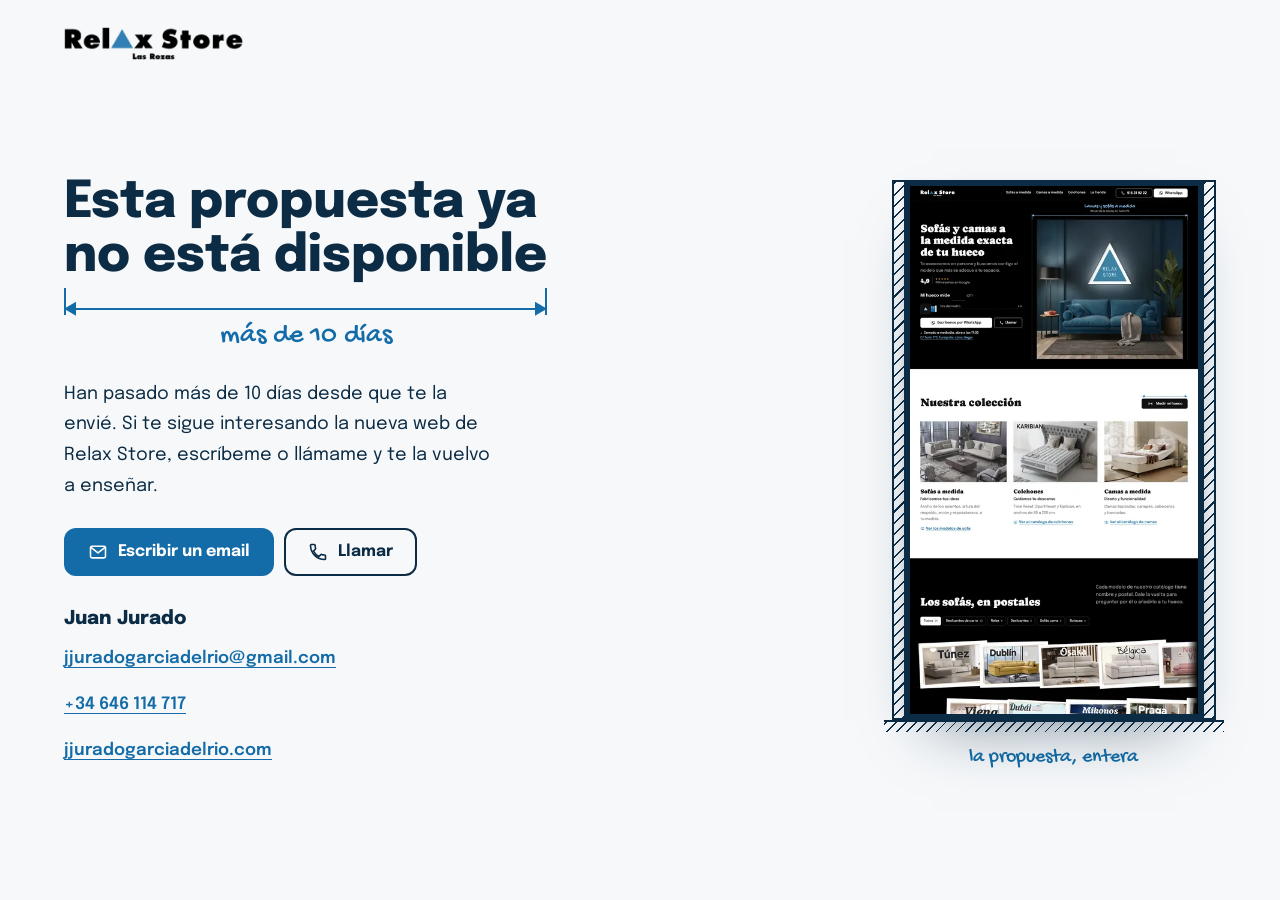
==== commit 1ce941e0: "chore: la home de muestra se ve hasta el 18-oct-2026 y miniatura nueva para el aviso de caducidad Co" ====
--- a/prototype/index.html
+++ b/prototype/index.html
@@ -8,7 +8,7 @@
 <link rel="canonical" href="https://relaxstoremadrid.com/">
 <!-- Prototipo de propuesta: fuera de los buscadores. En la web definitiva, quitar esta línea. -->
 <meta name="robots" content="noindex, nofollow">
-<meta name="theme-color" content="#F6F8FA">
+<meta name="theme-color" content="#000000">
 <meta property="og:type" content="website">
 <meta property="og:locale" content="es_ES">
 <meta property="og:site_name" content="Relax Store Las Rozas">
@@ -28,7 +28,7 @@
      23:59 de Madrid (16-oct 00:00 CEST = 15-oct 22:00 UTC). En local (file://) no caduca, para seguir
      generando capturas; ?caducada lo simula. */
   (function () {
-    var fin = Date.UTC(2026, 9, 15, 22, 0);
+    var fin = Date.UTC(2026, 9, 18, 22, 0);   // visible hasta el domingo 18-oct-2026 a las 23:59 de Madrid (10 días desde el envío, el 9-oct)
     if (/[?&]caducada\b/.test(location.search) || (location.protocol !== 'file:' && Date.now() >= fin)) {
       document.documentElement.style.display = 'none';
       location.replace('caducada.html');
@@ -46,13 +46,14 @@
     setTimeout(function () { if (!window.RS) { d.classList.remove('anima'); d.classList.add('quieto'); } }, 4000);
   })(document.documentElement);
 </script>
+<link rel="preload" href="assets/fonts/caprasimo-latin.woff2" as="font" type="font/woff2" crossorigin>
 <link rel="preload" href="assets/fonts/epilogue-latin-var.woff2" as="font" type="font/woff2" crossorigin>
 <link rel="preload" href="assets/fonts/gochi-hand-latin.woff2" as="font" type="font/woff2" crossorigin>
 <link rel="preload" as="image" href="assets/img/hero-002-1280.webp" imagesrcset="assets/img/hero-002-640.webp 640w, assets/img/hero-002-960.webp 960w, assets/img/hero-002-1280.webp 1280w, assets/img/hero-002-1920.webp 1920w, assets/img/hero-002-2560.webp 2560w" imagesizes="(orientation: landscape) and (min-width: 700px) 50vw, min(calc(100vw - 60px), 58vh)" fetchpriority="high">
 <link rel="stylesheet" href="assets/css/base.css">
-<link rel="stylesheet" href="assets/css/home.css?v=muyib4c5">
+<link rel="stylesheet" href="assets/css/home.css?v=mv1083pz">
 <script src="assets/js/base.js" defer></script>
-<script src="assets/js/home.js?v=muyib4c5" defer></script>
+<script src="assets/js/home.js?v=mv1083pz" defer></script>
 <script type="application/ld+json">
 {
   "@context": "https://schema.org",
@@ -90,7 +91,7 @@
 <a class="saltar" href="#contenido">Saltar al contenido</a>
 
 <header class="cab" data-cab>
-  <a class="cab__logo" href="./" aria-label="Relax Store Las Rozas, inicio"><img src="assets/img/logo-relax-store.png" width="876" height="160" alt="Relax Store Las Rozas"></a>
+  <a class="cab__logo" href="./" aria-label="Relax Store Las Rozas, inicio"><img src="assets/img/logo-relax-store-blanco.png" width="876" height="160" alt="Relax Store Las Rozas"></a>
   <nav class="cab__nav" aria-label="Principal">
     <a href="#postales">Sofás a medida</a>
     <a href="#coleccion-camas">Camas a medida</a>
@@ -130,7 +131,6 @@
     <div class="cota" data-cota="hero" aria-hidden="true">
       <span class="cota__ref cota__ref--ini"></span><span class="cota__ref cota__ref--fin"></span>
       <span class="cota__linea"></span><span class="cota__punta cota__punta--ini"></span><span class="cota__punta cota__punta--fin"></span>
-      <span class="cota__marca"></span>
       <span class="cota__texto"><span class="cota__frase">Camas y sofás a medida</span><span class="cota__firma">Rótulo de la tienda, C/ Turín 17D</span></span>
     </div>
     <span class="tabique hueco__tabique hueco__tabique--izq plano__columna plano__columna--izq" aria-hidden="true"></span>
@@ -139,11 +139,10 @@
            srcset="assets/img/hero-002-640.webp 640w, assets/img/hero-002-960.webp 960w, assets/img/hero-002-1280.webp 1280w, assets/img/hero-002-1920.webp 1920w, assets/img/hero-002-2560.webp 2560w"
            sizes="(orientation: landscape) and (min-width: 700px) 50vw, min(calc(100vw - 60px), 58vh)" width="1280" height="1222" fetchpriority="high" decoding="async"
            alt="Salón con un sofá de terciopelo azul petróleo bajo un cartel triangular iluminado de Relax Store">
-      <div class="mira" aria-hidden="true"><span class="mira__h"></span><span class="mira__v"></span></div>
     </div>
     <span class="tabique hueco__tabique hueco__tabique--der plano__columna plano__columna--der" aria-hidden="true"></span>
     <span class="suelo hueco__suelo plano__suelo" aria-hidden="true"></span>
-    <figcaption class="sr">El sofá entra justo en su hueco, entre dos columnas, con su línea de cota encima.</figcaption>
+    <figcaption class="sr">El sofá entra justo en su hueco, entre dos paredes, con su línea de cota encima.</figcaption>
   </figure>
   <span class="suelo hero__suelo" aria-hidden="true"></span>
 
@@ -177,7 +176,7 @@
   <div class="ancho">
     <div class="coleccion__cabeza">
       <h2 class="titular" id="coleccion-titulo">Nuestra colección</h2>
-      <a class="boton boton--principal coleccion__medir" href="#croquis"><svg viewBox="0 0 24 24" aria-hidden="true"><path fill="none" stroke="currentColor" stroke-width="2" stroke-linecap="round" stroke-linejoin="round" d="M3 12h18M3 12l4-4M3 12l4 4M21 12l-4-4M21 12l-4 4M3 5v14M21 5v14"/></svg>Medir mi hueco</a>
+      <span class="coleccion__medir-zona" data-bucle><span class="coleccion__medir-cota" aria-hidden="true"><i class="mc-linea"></i><i class="mc-punta mc-punta--ini"></i><i class="mc-punta mc-punta--fin"></i></span><a class="boton boton--principal coleccion__medir" href="#croquis"><svg class="coleccion__medir-icono" viewBox="0 0 24 24" aria-hidden="true"><g class="mi-izq"><path d="M3 5v14M3 12l4-4M3 12l4 4"/></g><path class="mi-linea" d="M4 12h16"/><g class="mi-der"><path d="M21 5v14M21 12l-4-4M21 12l-4 4"/></g></svg>Medir mi hueco</a></span>
     </div>
 
     <div class="coleccion__plano" data-revelar>
@@ -188,11 +187,6 @@
       <span class="suelo coleccion__suelo" aria-hidden="true"></span>
 
       <article class="coleccion__pieza coleccion__pieza--1" id="coleccion-sofas" aria-labelledby="coleccion-sofas-t" data-revelar>
-        <div class="cota" data-cota="manual" aria-hidden="true">
-          <span class="cota__ref cota__ref--ini"></span><span class="cota__ref cota__ref--fin"></span>
-          <span class="cota__linea"></span><span class="cota__punta cota__punta--ini"></span><span class="cota__punta cota__punta--fin"></span>
-          <span class="cota__texto"><span class="cota__frase">Fabricamos tus ideas</span></span>
-        </div>
         <span class="tabique coleccion__tab coleccion__tab--izq" aria-hidden="true"></span>
         <div class="coleccion__caida">
           <a class="marco coleccion__marco" href="#postales" aria-label="Ver los modelos de sofá">
@@ -207,17 +201,13 @@
         <span class="suelo coleccion__suelo-pieza" aria-hidden="true"></span>
         <div class="coleccion__texto">
           <h3 class="subtitular" id="coleccion-sofas-t">Sofás a medida</h3>
+          <p class="coleccion__lema">Fabricamos tus ideas</p>
           <p class="coleccion__linea">Ancho de los asientos, altura del respaldo, arcón y reposabrazos, a tu medida.</p>
-          <a class="enlace coleccion__enlace" href="#postales">Ver los modelos de sofá</a>
+          <a class="enlace coleccion__enlace" href="#postales"><svg class="coleccion__cat" viewBox="0 0 24 24" aria-hidden="true"><path class="cat-tapa" d="M12 6.4C9.6 4.9 6.4 4.5 3 5.4v13c3.4-.9 6.6-.5 9 1z"/><path class="cat-fondo" d="M12 6.4c2.4-1.5 5.6-1.9 9-1v13c-3.4-.9-6.6-.5-9 1z"/><path class="cat-hoja" d="M12 6.4c2.4-1.5 5.6-1.9 9-1v13c-3.4-.9-6.6-.5-9 1z"/></svg><span>Ver los modelos de sofá</span></a>
         </div>
       </article>
 
       <article class="coleccion__pieza coleccion__pieza--2" id="coleccion-colchones" aria-labelledby="coleccion-colchones-t" data-revelar>
-        <div class="cota" data-cota="manual" aria-hidden="true">
-          <span class="cota__ref cota__ref--ini"></span><span class="cota__ref cota__ref--fin"></span>
-          <span class="cota__linea"></span><span class="cota__punta cota__punta--ini"></span><span class="cota__punta cota__punta--fin"></span>
-          <span class="cota__texto"><span class="cota__frase">Cuidamos tu descanso</span></span>
-        </div>
         <span class="tabique coleccion__tab coleccion__tab--izq" aria-hidden="true"></span>
         <div class="coleccion__caida">
           <a class="marco coleccion__marco" href="https://relaxstoremadrid.com/colchones/" aria-label="Ver el catálogo de colchones">
@@ -232,17 +222,13 @@
         <span class="suelo coleccion__suelo-pieza" aria-hidden="true"></span>
         <div class="coleccion__texto">
           <h3 class="subtitular" id="coleccion-colchones-t">Colchones</h3>
+          <p class="coleccion__lema">Cuidamos tu descanso</p>
           <p class="coleccion__linea">Time Reset, SportReset y Karibian, en anchos de 80 a 200 cm.</p>
-          <a class="enlace coleccion__enlace" href="https://relaxstoremadrid.com/colchones/">Ver el catálogo de colchones</a>
+          <a class="enlace coleccion__enlace" href="https://relaxstoremadrid.com/colchones/"><svg class="coleccion__cat" viewBox="0 0 24 24" aria-hidden="true"><path class="cat-tapa" d="M12 6.4C9.6 4.9 6.4 4.5 3 5.4v13c3.4-.9 6.6-.5 9 1z"/><path class="cat-fondo" d="M12 6.4c2.4-1.5 5.6-1.9 9-1v13c-3.4-.9-6.6-.5-9 1z"/><path class="cat-hoja" d="M12 6.4c2.4-1.5 5.6-1.9 9-1v13c-3.4-.9-6.6-.5-9 1z"/></svg><span>Ver el catálogo de colchones</span></a>
         </div>
       </article>
 
       <article class="coleccion__pieza coleccion__pieza--3" id="coleccion-camas" aria-labelledby="coleccion-camas-t" data-revelar>
-        <div class="cota" data-cota="manual" aria-hidden="true">
-          <span class="cota__ref cota__ref--ini"></span><span class="cota__ref cota__ref--fin"></span>
-          <span class="cota__linea"></span><span class="cota__punta cota__punta--ini"></span><span class="cota__punta cota__punta--fin"></span>
-          <span class="cota__texto"><span class="cota__frase">Diseño y funcionalidad</span></span>
-        </div>
         <span class="tabique coleccion__tab coleccion__tab--izq" aria-hidden="true"></span>
         <div class="coleccion__caida">
           <a class="marco coleccion__marco" href="https://relaxstoremadrid.com/camas-personalizadas/" aria-label="Ver el catálogo de camas">
@@ -257,8 +243,9 @@
         <span class="suelo coleccion__suelo-pieza" aria-hidden="true"></span>
         <div class="coleccion__texto">
           <h3 class="subtitular" id="coleccion-camas-t">Camas a medida</h3>
+          <p class="coleccion__lema">Diseño y funcionalidad</p>
           <p class="coleccion__linea">Camas tapizadas, canapés, cabeceros y bancadas.</p>
-          <a class="enlace coleccion__enlace" href="https://relaxstoremadrid.com/camas-personalizadas/">Ver el catálogo de camas</a>
+          <a class="enlace coleccion__enlace" href="https://relaxstoremadrid.com/camas-personalizadas/"><svg class="coleccion__cat" viewBox="0 0 24 24" aria-hidden="true"><path class="cat-tapa" d="M12 6.4C9.6 4.9 6.4 4.5 3 5.4v13c3.4-.9 6.6-.5 9 1z"/><path class="cat-fondo" d="M12 6.4c2.4-1.5 5.6-1.9 9-1v13c-3.4-.9-6.6-.5-9 1z"/><path class="cat-hoja" d="M12 6.4c2.4-1.5 5.6-1.9 9-1v13c-3.4-.9-6.6-.5-9 1z"/></svg><span>Ver el catálogo de camas</span></a>
         </div>
       </article>
     </div>
@@ -277,14 +264,14 @@
       <rect x="80" y="5" width="55" height="68" rx="1.5" fill="none" stroke="#fff" stroke-width="5" stroke-dasharray="0 6.8" stroke-linecap="round"/>
       <rect x="86.5" y="11.5" width="42" height="55" fill="none" stroke="#8EC2EC" stroke-width="1.2"/>
       <path d="M107.5 22 L121 48 L94 48 Z" fill="#fff"/>
-      <g fill="none" stroke="#0C2B44" stroke-opacity=".8">
+      <g fill="none" stroke="#121212" stroke-opacity=".8">
         <circle cx="52" cy="52" r="45" stroke-width="2.4"/>
         <circle cx="52" cy="52" r="25.5" stroke-width="1.4"/>
         <path d="M94 30 q 6 -4.5 12 0 t 12 0 t 12 0 M94 42 q 6 -4.5 12 0 t 12 0 t 12 0 M94 54 q 6 -4.5 12 0 t 12 0 t 12 0" stroke-width="2.1"/>
       </g>
-      <path d="M52 41 L61.5 58 L42.5 58 Z" fill="#0C2B44" fill-opacity=".8"/>
-      <text class="postales__matasellos-texto" fill="#0C2B44" fill-opacity=".9"><textPath href="#postales-arco-arriba" startOffset="50%" text-anchor="middle">Las Rozas</textPath></text>
-      <text class="postales__matasellos-texto" fill="#0C2B44" fill-opacity=".9"><textPath href="#postales-arco-abajo" startOffset="50%" text-anchor="middle">C/ Turín 17D</textPath></text>
+      <path d="M52 41 L61.5 58 L42.5 58 Z" fill="#121212" fill-opacity=".8"/>
+      <text class="postales__matasellos-texto" fill="#121212" fill-opacity=".9"><textPath href="#postales-arco-arriba" startOffset="50%" text-anchor="middle">Las Rozas</textPath></text>
+      <text class="postales__matasellos-texto" fill="#121212" fill-opacity=".9"><textPath href="#postales-arco-abajo" startOffset="50%" text-anchor="middle">C/ Turín 17D</textPath></text>
     </symbol>
   </svg>
 
@@ -975,19 +962,19 @@
             <summary><span>¿Cómo mido mi hueco?</span><svg viewBox="0 0 24 24" aria-hidden="true"><path fill="none" stroke="currentColor" stroke-width="2.2" stroke-linecap="round" stroke-linejoin="round" d="M6 9l6 6 6-6"/></svg></summary>
             <ul class="croquis__guia-lista">
               <li>
-                <svg viewBox="0 0 120 64" aria-hidden="true"><rect x="2" y="8" width="12" height="48" fill="url(#croquis-rayado-guia)" stroke="#0C2B44" stroke-width="1.6"/><rect x="106" y="8" width="12" height="48" fill="url(#croquis-rayado-guia)" stroke="#0C2B44" stroke-width="1.6"/><path d="M16 32h88" stroke="#136CA8" stroke-width="2"/><path d="M16 32l9-4.5v9zM104 32l-9-4.5v9z" fill="#136CA8"/></svg>
+                <svg viewBox="0 0 120 64" aria-hidden="true"><rect x="2" y="8" width="12" height="48" fill="url(#croquis-rayado-guia)" stroke="#121212" stroke-width="1.6"/><rect x="106" y="8" width="12" height="48" fill="url(#croquis-rayado-guia)" stroke="#121212" stroke-width="1.6"/><path d="M16 32h88" stroke="#136CA8" stroke-width="2"/><path d="M16 32l9-4.5v9zM104 32l-9-4.5v9z" fill="#136CA8"/></svg>
                 <p><strong>Ancho</strong> <span class="croquis__nota-mano">de pared a pared</span></p>
               </li>
               <li>
-                <svg viewBox="0 0 120 64" aria-hidden="true"><rect x="2" y="4" width="12" height="56" fill="url(#croquis-rayado-guia)" stroke="#0C2B44" stroke-width="1.6"/><rect x="14" y="48" width="5" height="12" fill="#A9BBCA"/><path d="M14 60h104" stroke="#0C2B44" stroke-width="1.6"/><path d="M19 38h86" stroke="#136CA8" stroke-width="2"/><path d="M19 38l9-4.5v9zM105 38l-9-4.5v9z" fill="#136CA8"/><path d="M19 30v18M105 30v30" stroke="#136CA8" stroke-width="1.2" stroke-dasharray="3 3"/></svg>
+                <svg viewBox="0 0 120 64" aria-hidden="true"><rect x="2" y="4" width="12" height="56" fill="url(#croquis-rayado-guia)" stroke="#121212" stroke-width="1.6"/><rect x="14" y="48" width="5" height="12" fill="#A9BBCA"/><path d="M14 60h104" stroke="#121212" stroke-width="1.6"/><path d="M19 38h86" stroke="#136CA8" stroke-width="2"/><path d="M19 38l9-4.5v9zM105 38l-9-4.5v9z" fill="#136CA8"/><path d="M19 30v18M105 30v30" stroke="#136CA8" stroke-width="1.2" stroke-dasharray="3 3"/></svg>
                 <p><strong>Fondo</strong> <span class="croquis__nota-mano">desde el rodapié</span></p>
               </li>
               <li>
-                <svg viewBox="0 0 120 64" aria-hidden="true"><path d="M2 60V10h30v50M88 60V10h30v50" fill="none" stroke="#0C2B44" stroke-width="1.6"/><path d="M32 10h56" stroke="#0C2B44" stroke-width="1.6"/><rect x="26" y="10" width="6" height="50" fill="url(#croquis-rayado-guia)"/><rect x="88" y="10" width="6" height="50" fill="url(#croquis-rayado-guia)"/><path d="M34 36h52" stroke="#136CA8" stroke-width="2"/><path d="M34 36l9-4.5v9zM86 36l-9-4.5v9z" fill="#136CA8"/></svg>
+                <svg viewBox="0 0 120 64" aria-hidden="true"><path d="M2 60V10h30v50M88 60V10h30v50" fill="none" stroke="#121212" stroke-width="1.6"/><path d="M32 10h56" stroke="#121212" stroke-width="1.6"/><rect x="26" y="10" width="6" height="50" fill="url(#croquis-rayado-guia)"/><rect x="88" y="10" width="6" height="50" fill="url(#croquis-rayado-guia)"/><path d="M34 36h52" stroke="#136CA8" stroke-width="2"/><path d="M34 36l9-4.5v9zM86 36l-9-4.5v9z" fill="#136CA8"/></svg>
                 <p><strong>Paso</strong> <span class="croquis__nota-mano">puerta, pasillo y ascensor</span></p>
               </li>
             </ul>
-            <svg width="0" height="0" class="croquis__defs" aria-hidden="true" focusable="false"><defs><pattern id="croquis-rayado-guia" width="6" height="6" patternUnits="userSpaceOnUse" patternTransform="rotate(45)"><line x1="0" y1="0" x2="0" y2="6" stroke="#0C2B44" stroke-width="1.2"/></pattern></defs></svg>
+            <svg width="0" height="0" class="croquis__defs" aria-hidden="true" focusable="false"><defs><pattern id="croquis-rayado-guia" width="6" height="6" patternUnits="userSpaceOnUse" patternTransform="rotate(45)"><line x1="0" y1="0" x2="0" y2="6" stroke="#121212" stroke-width="1.2"/></pattern></defs></svg>
           </details>
         </div>
       </div>
@@ -997,25 +984,25 @@
           <svg class="croquis__svg" data-svg viewBox="0 0 560 320" role="img" aria-labelledby="croquis-svg-t">
             <title id="croquis-svg-t">Croquis vacío: pon el ancho para dibujar tu hueco.</title>
             <defs>
-              <pattern id="croquis-rayado" width="7" height="7" patternUnits="userSpaceOnUse" patternTransform="rotate(45)"><line x1="0" y1="0" x2="0" y2="7" stroke="#0C2B44" stroke-width="1.5"/></pattern>
+              <pattern id="croquis-rayado" width="7" height="7" patternUnits="userSpaceOnUse" patternTransform="rotate(45)"><line x1="0" y1="0" x2="0" y2="7" stroke="#121212" stroke-width="1.5"/></pattern>
             </defs>
             <rect class="croquis__papel" width="560" height="320" fill="#fff"/>
             <g class="croquis__cuadricula" data-el="cuadricula"><path class="croquis__mm" data-p="mm" vector-effect="non-scaling-stroke"/><path class="croquis__cm50" data-p="m50" vector-effect="non-scaling-stroke"/><path class="croquis__m1" data-p="m1" vector-effect="non-scaling-stroke"/></g>
 
             <g class="croquis__muro">
               <rect x="-10" y="40" width="580" height="18" fill="url(#croquis-rayado)"/>
-              <path d="M-10 40H570M-10 58H570" stroke="#0C2B44" stroke-width="2"/>
+              <path d="M-10 40H570M-10 58H570" stroke="#121212" stroke-width="2"/>
             </g>
             <g class="croquis__capa croquis__esquina" data-el="esquina">
               <rect x="0" y="0" width="18" height="300" fill="url(#croquis-rayado)"/>
-              <path d="M0 0V300M18 18V300" stroke="#0C2B44" stroke-width="2"/>
+              <path d="M0 0V300M18 18V300" stroke="#121212" stroke-width="2"/>
             </g>
-            <g class="croquis__capa croquis__pilar" data-el="pilar-izq"><rect width="35" height="35" fill="url(#croquis-rayado)" stroke="#0C2B44" stroke-width="2" vector-effect="non-scaling-stroke"/></g>
-            <g class="croquis__capa croquis__pilar" data-el="pilar-der"><rect width="35" height="35" fill="url(#croquis-rayado)" stroke="#0C2B44" stroke-width="2" vector-effect="non-scaling-stroke"/></g>
+            <g class="croquis__capa croquis__pilar" data-el="pilar-izq"><rect width="35" height="35" fill="url(#croquis-rayado)" stroke="#121212" stroke-width="2" vector-effect="non-scaling-stroke"/></g>
+            <g class="croquis__capa croquis__pilar" data-el="pilar-der"><rect width="35" height="35" fill="url(#croquis-rayado)" stroke="#121212" stroke-width="2" vector-effect="non-scaling-stroke"/></g>
             <g class="croquis__capa croquis__puerta" data-el="puerta">
-              <path d="M0 0H32M112 0H144" stroke="#0C2B44" stroke-width="5"/>
-              <path d="M32 0V-80" stroke="#0C2B44" stroke-width="2.5"/>
-              <path d="M32 -80A80 80 0 0 1 112 0" fill="none" stroke="#0C2B44" stroke-width="1.2" stroke-dasharray="4 4"/>
+              <path d="M0 0H32M112 0H144" stroke="#121212" stroke-width="5"/>
+              <path d="M32 0V-80" stroke="#121212" stroke-width="2.5"/>
+              <path d="M32 -80A80 80 0 0 1 112 0" fill="none" stroke="#121212" stroke-width="1.2" stroke-dasharray="4 4"/>
             </g>
 
             <g class="croquis__hueco" data-el="hueco"><rect width="1" height="1" vector-effect="non-scaling-stroke"/></g>
@@ -1046,10 +1033,10 @@
             </g>
 
             <g class="croquis__escala" data-el="escala">
-              <g data-p="barra"><path d="M0 0H1" stroke="#0C2B44" stroke-width="2" vector-effect="non-scaling-stroke"/></g>
-              <g data-p="m0"><path d="M0 -5V5" stroke="#0C2B44" stroke-width="2"/></g>
-              <g data-p="m1"><path d="M0 -3V3" stroke="#0C2B44" stroke-width="1.5"/></g>
-              <g data-p="m2"><path d="M0 -5V5" stroke="#0C2B44" stroke-width="2"/></g>
+              <g data-p="barra"><path d="M0 0H1" stroke="#121212" stroke-width="2" vector-effect="non-scaling-stroke"/></g>
+              <g data-p="m0"><path d="M0 -5V5" stroke="#121212" stroke-width="2"/></g>
+              <g data-p="m1"><path d="M0 -3V3" stroke="#121212" stroke-width="1.5"/></g>
+              <g data-p="m2"><path d="M0 -5V5" stroke="#121212" stroke-width="2"/></g>
               <g data-p="texto"><text>1 m</text></g>
             </g>
           </svg>
@@ -1081,11 +1068,7 @@
     <h2 class="titular opiniones__titulo" id="opiniones-titulo">4,9 en Google, con 404 reseñas</h2>
     <div class="opiniones__medida" aria-hidden="true">
       <span class="opiniones__estrellas">★★★★★</span>
-      <div class="cota cota--ajustada opiniones__cota" data-cota aria-hidden="true">
-        <span class="cota__ref cota__ref--ini"></span><span class="cota__ref cota__ref--fin"></span>
-        <span class="cota__linea"></span><span class="cota__punta cota__punta--ini"></span><span class="cota__punta cota__punta--fin"></span>
-        <span class="cota__texto"><span class="cota__frase">la medida exacta del hueco</span><span class="cota__firma">Carlos M., la frase que destaca Google</span></span>
-      </div>
+      <p class="opiniones__frase">«la medida exacta del hueco»<span class="opiniones__frase-firma">Carlos M., la frase que destaca Google</span></p>
     </div>
   </div>
 
@@ -1115,11 +1098,7 @@
                   <blockquote class="opiniones__texto"><p>Servicio impecable y excelente calidad en sus colchones y canapés !!!, gente muy seria y confiable , tercera experiencia comprándole camas y colchones en 10 años y no se me ocurre buscar otro proveedor , precios competitivos y confianza absoluta .</p></blockquote>
                   <p class="opiniones__firma"><span class="opiniones__autor" id="opi-2">Armando Sucre</span><span class="opiniones__origen" title="Publicado en Google">Reseña en Google</span></p>
                 </article>
-                <div class="cota cota--abajo opiniones__cota-nota" data-cota aria-hidden="true">
-                  <span class="cota__ref cota__ref--ini"></span><span class="cota__ref cota__ref--fin"></span>
-                  <span class="cota__linea"></span><span class="cota__punta cota__punta--ini"></span><span class="cota__punta cota__punta--fin"></span>
-                  <span class="cota__texto"><span class="cota__frase">tercera experiencia… en 10 años</span></span>
-                </div>
+                <p class="opiniones__apunte" aria-hidden="true">tercera experiencia… en 10 años</p>
               </div>
             </li>
             <li class="opiniones__nota" data-fecha="2026-05-07">
@@ -1131,11 +1110,7 @@
                   <blockquote class="opiniones__texto"><p>Es la segunda vez que compro colchones aquí y solo puedo recomendarles. La atención de 10 y la calidad de los productos muy alta, por eso hemos repetido 8 años después de nuestra primera compra</p></blockquote>
                   <p class="opiniones__firma"><span class="opiniones__autor" id="opi-3">maria colmenarejo</span><span class="opiniones__origen" title="Publicado en Google">Reseña en Google</span></p>
                 </article>
-                <div class="cota cota--abajo opiniones__cota-nota" data-cota aria-hidden="true">
-                  <span class="cota__ref cota__ref--ini"></span><span class="cota__ref cota__ref--fin"></span>
-                  <span class="cota__linea"></span><span class="cota__punta cota__punta--ini"></span><span class="cota__punta cota__punta--fin"></span>
-                  <span class="cota__texto"><span class="cota__frase">repetido 8 años después</span></span>
-                </div>
+                <p class="opiniones__apunte" aria-hidden="true">repetido 8 años después</p>
               </div>
             </li>
             <li class="opiniones__nota" data-fecha="2026-05-05">
@@ -1249,7 +1224,7 @@
     <ul class="valores__cadena" data-revelar data-bucle>
       <li class="valores__tramo" style="--i:0">
         <h3 class="valores__valor">Amabilidad</h3>
-        <div class="valores__cota" aria-hidden="true"><span class="valores__ref valores__ref--ini"></span><span class="valores__ref valores__ref--fin"></span><span class="valores__linea"></span><span class="valores__punta valores__punta--ini"></span><span class="valores__punta valores__punta--fin"></span></div>
+        <div class="valores__cota" aria-hidden="true"><span class="valores__linea"></span></div>
         <div class="valores__colgante">
           <span class="valores__cordel" aria-hidden="true"></span>
           <div class="valores__vaiven">
@@ -1268,7 +1243,7 @@
       </li>
       <li class="valores__tramo" style="--i:1">
         <h3 class="valores__valor">Cercanía</h3>
-        <div class="valores__cota" aria-hidden="true"><span class="valores__ref valores__ref--ini"></span><span class="valores__ref valores__ref--fin"></span><span class="valores__linea"></span><span class="valores__punta valores__punta--ini"></span><span class="valores__punta valores__punta--fin"></span></div>
+        <div class="valores__cota" aria-hidden="true"><span class="valores__linea"></span></div>
         <div class="valores__colgante">
           <span class="valores__cordel" aria-hidden="true"></span>
           <div class="valores__vaiven">
@@ -1287,7 +1262,7 @@
       </li>
       <li class="valores__tramo" style="--i:2">
         <h3 class="valores__valor">Profesionalidad</h3>
-        <div class="valores__cota" aria-hidden="true"><span class="valores__ref valores__ref--ini"></span><span class="valores__ref valores__ref--fin"></span><span class="valores__linea"></span><span class="valores__punta valores__punta--ini"></span><span class="valores__punta valores__punta--fin"></span></div>
+        <div class="valores__cota" aria-hidden="true"><span class="valores__linea"></span></div>
         <div class="valores__colgante">
           <span class="valores__cordel" aria-hidden="true"></span>
           <div class="valores__vaiven">
@@ -1347,7 +1322,6 @@
   <div class="ancho">
     <div class="presentacion__texto" data-revelar>
       <p class="presentacion__parrafo">Somos una tienda de sofás y camas a medida en Las Rozas de Madrid. Te ofrecemos un asesoramiento personalizado, buscando en todo momento <span class="presentacion__subrayado">el modelo que más se adecue a tu espacio</span>… Dando forma a tus ideas, sin olvidar comodidad y diseño.</p>
-      <span class="presentacion__trazos" aria-hidden="true"></span>
     </div>
 
     <div class="presentacion__proceso">
@@ -1365,19 +1339,14 @@
           <li class="presentacion__paso"><span class="presentacion__num">4</span><span class="presentacion__nombre">Transporte</span></li>
           <li class="presentacion__paso"><span class="presentacion__num">5</span><span class="presentacion__nombre">Montaje en casa</span></li>
         </ol>
-        <div class="cota cota--abajo presentacion__plazo" data-cota="manual" aria-hidden="true">
-          <span class="cota__ref cota__ref--ini"></span><span class="cota__ref cota__ref--fin"></span>
-          <span class="cota__linea"></span><span class="cota__punta cota__punta--ini"></span><span class="cota__punta cota__punta--fin"></span>
-          <span class="cota__texto"><span class="cota__frase">plazo a confirmar</span></span>
-        </div>
-        <p class="sr">Plazo total: a confirmar.</p>
+        <p class="presentacion__plazo"><span class="sr">Plazo total: </span>plazo a confirmar</p>
       </div>
     </div>
   </div>
 </section>
 <!-- ▲ presentacion -->
 <!-- ▼ visita -->
-<section id="visita" class="seccion visita" aria-labelledby="visita-titulo">
+<section id="visita" class="seccion sobre-papel visita" aria-labelledby="visita-titulo">
   <div class="ancho">
     <div class="visita__rotulo" data-revelar aria-hidden="true">
       <svg class="visita__letras" viewBox="0 0 1204 222" aria-hidden="true" focusable="false">
@@ -1404,30 +1373,18 @@
       </figure>
 
       <div class="visita__camino" data-revelar>
-        <ul class="visita__cotas">
+        <ul class="visita__rutas">
           <li class="visita__tramo">
-            <div class="cota visita__cota" data-cota="manual" aria-hidden="true">
-              <span class="cota__ref cota__ref--ini"></span><span class="cota__ref cota__ref--fin"></span>
-              <span class="cota__linea"></span><span class="cota__punta cota__punta--ini"></span><span class="cota__punta cota__punta--fin"></span>
-              <span class="cota__texto"><span class="cota__frase">unos 29 min desde Moncloa</span></span>
-            </div>
-            <p class="visita__linea"><span class="sr">Unos 29 minutos desde Moncloa. </span>En coche: 23 km por la M-50, salida 80.</p>
+            <p class="visita__dato">Unos 29 min desde Moncloa</p>
+            <p class="visita__linea">En coche: 23 km por la M-50, salida 80.</p>
           </li>
           <li class="visita__tramo">
-            <div class="cota visita__cota" data-cota="manual" aria-hidden="true">
-              <span class="cota__ref cota__ref--ini"></span><span class="cota__ref cota__ref--fin"></span>
-              <span class="cota__linea"></span><span class="cota__punta cota__punta--ini"></span><span class="cota__punta cota__punta--fin"></span>
-              <span class="cota__texto"><span class="cota__frase">autobús 629, en la puerta</span></span>
-            </div>
-            <p class="visita__linea"><span class="sr">Autobús 629, en la puerta. </span>Sale del intercambiador de Moncloa y para en Turín-Oslo en 22–24 min.</p>
+            <p class="visita__dato">Autobús 629, en la puerta</p>
+            <p class="visita__linea">Sale del intercambiador de Moncloa y para en Turín-Oslo en 22–24 min.</p>
           </li>
           <li class="visita__tramo">
-            <div class="cota visita__cota" data-cota="manual" aria-hidden="true">
-              <span class="cota__ref cota__ref--ini"></span><span class="cota__ref cota__ref--fin"></span>
-              <span class="cota__linea"></span><span class="cota__punta cota__punta--ini"></span><span class="cota__punta cota__punta--fin"></span>
-              <span class="cota__texto"><span class="cota__frase">Cercanías a 2,4 km</span></span>
-            </div>
-            <p class="visita__linea"><span class="sr">Cercanías a 2,4 km. </span>Estación de Las Rozas (C-7 y C-10).</p>
+            <p class="visita__dato">Cercanías a 2,4 km</p>
+            <p class="visita__linea">Estación de Las Rozas (C-7 y C-10).</p>
           </li>
         </ul>
         <div class="grupo visita__acciones">
@@ -1473,7 +1430,7 @@
       <div class="cajetin__celda cajetin__celda--marca">
         <div class="cajetin__caja">
           <img class="cajetin__logo" src="assets/img/logo-relax-store-blanco.png" width="876" height="160" alt="Relax Store Las Rozas" loading="lazy" decoding="async">
-          <p class="cajetin__mano">Camas y sofás a medida</p>
+          <p class="cajetin__lema">Camas y sofás a medida</p>
         </div>
       </div>
       <div class="cajetin__celda cajetin__celda--dir">
--- a/prototype/assets/css/base.css
+++ b/prototype/assets/css/base.css
@@ -8,6 +8,11 @@
 
 /* ---------- Fuentes autoalojadas (OFL, ver assets/fonts/LICENCIAS.txt) ---------- */
 @font-face {
+  font-family: 'Caprasimo'; font-style: normal; font-weight: 400; font-display: swap;
+  src: url('../fonts/caprasimo-latin.woff2') format('woff2');
+  unicode-range: U+0000-00FF, U+0131, U+0152-0153, U+02BB-02BC, U+02C6, U+02DA, U+02DC, U+0304, U+0308, U+0329, U+2000-206F, U+20AC, U+2122, U+2191, U+2193, U+2212, U+2215, U+FEFF, U+FFFD;
+}
+@font-face {
   font-family: 'Epilogue'; font-style: normal; font-weight: 400 800; font-display: swap;
   src: url('../fonts/epilogue-latin-var.woff2') format('woff2');
   unicode-range: U+0000-00FF, U+0131, U+0152-0153, U+02BB-02BC, U+02C6, U+02DA, U+02DC, U+0304, U+0308, U+0329, U+2000-206F, U+20AC, U+2122, U+2191, U+2193, U+2212, U+2215, U+FEFF, U+FFFD;
@@ -22,29 +27,35 @@
    1 · TOKENS
    ===================================================================================== */
 :root {
-  /* Color: la fachada de C/ Turín 17D */
-  --papel: #F6F8FA;          /* blanco frío de los paneles de la fachada · fondo base */
-  --blanco: #FFFFFF;         /* superficies elevadas */
-  --tinta: #0C2B44;          /* marino de las letras corpóreas · texto, marcos, rayados */
-  --azul: #136CA8;           /* el triángulo del logotipo · cotas, cinta, botón principal, enlaces */
-  --azul-hondo: #0E5A8E;     /* derivado: hover y pulsado (blanco encima 7,31:1) */
-  --azul-plano: #DCEAF5;     /* derivado: fondos de herramienta, chips elegidos */
-  --azul-noche: #8EC2EC;     /* derivado: azul sobre fondo tinta (7,67:1) */
-  --mostaza: #D69D46;        /* pared de la tienda: SOLO estrellas, nunca texto */
-  --lapiz: #5A6E7F;          /* derivado: texto secundario (4,97:1 sobre papel) */
-  --trazo: #A9BBCA;          /* líneas auxiliares, solo decorativas */
-  --metal: #D9E1E8;          /* la uña del metro */
-  --linea-noche: rgba(142, 194, 236, .34);   /* líneas finas sobre tinta */
+  /* Color (pase de elegancia, 8-oct-2026): el NEGRO de su web original en bandas grandes,
+     alternando con blanco y papel; el azul del triángulo, solo como acento (elegancia-v2.md §1) */
+  --negro: #000000;          /* bandas: cabecera, hero, postales, valores, panel de la intro, pie */
+  --negro-alto: #111112;     /* piezas elevadas sobre negro */
+  --papel: #F6F8FA;          /* papel de su fachada: solo para separar dos claros seguidos */
+  --blanco: #FFFFFF;
+  --tinta: #121212;          /* texto y líneas sobre claro (casi negro) */
+  --azul: #136CA8;           /* el triángulo del logotipo: puntas de la cota, hover/foco, enlaces (5,6:1 sobre blanco) */
+  --azul-hondo: #0E5A8E;     /* derivado: enlaces en hover (7,3:1 sobre blanco) */
+  --azul-plano: #E4EEF7;     /* derivado: fondos dentro del croquis */
+  --azul-noche: #8EC2EC;     /* derivado: azul sobre negro (11:1) */
+  --mostaza: #D69D46;        /* SOLO estrellas, nunca texto */
+  --lapiz: #5B5B5E;          /* texto secundario sobre claro (6,6:1 sobre blanco) */
+  --trazo: #C9CBD0;          /* líneas auxiliares, solo decorativas */
+  --metal: #D9DCE0;          /* la uña del metro */
+  --linea: rgba(18, 18, 18, .14);            /* líneas finas sobre claro */
+  --linea-noche: rgba(255, 255, 255, .2);    /* líneas finas sobre negro */
+  --noche-texto: rgba(255, 255, 255, .7);    /* texto secundario sobre negro (9,5:1) */
 
   /* Familias */
+  --f-titulo: 'Caprasimo', 'Cooper Black', Georgia, serif;   /* titulares: serif gruesa y blanda, como un cojín (8-oct-2026) */
   --f-texto: 'Epilogue', system-ui, -apple-system, 'Segoe UI', sans-serif;
   --f-mano: 'Gochi Hand', 'Segoe Print', 'Comic Sans MS', cursive;
 
   /* Escala (concepto.md §3). Tracking 0 en todo; texto a 1,7 */
   --t-h1: clamp(1.5625rem, 6.1vw + .1rem, 3.25rem);                 /* una columna */
   --t-h1-ancho: clamp(1.375rem, min(4.05vw, 6.1svh), 6.25rem);      /* dos columnas */
-  --t-h2: clamp(2rem, 1.2rem + 3vw, 4.5rem);                        /* 32 → 72 */
-  --t-h3: clamp(1.375rem, 1rem + 1vw, 2.125rem);                    /* 22 → 34 */
+  --t-h2: clamp(1.8rem, 1.08rem + 2.7vw, 4.05rem);                  /* 29 → 65 (−10 %, más aire) */
+  --t-h3: clamp(1.3125rem, .98rem + .9vw, 1.9375rem);               /* 21 → 31 */
   --t-entrada: clamp(1.0625rem, .95rem + .55vw, 1.5rem);            /* 17 → 24, entradillas */
   --t-texto: clamp(1rem, .95rem + .22vw, 1.1875rem);                /* 16 → 19 */
   --t-peq: clamp(.875rem, .84rem + .15vw, 1rem);                    /* 14 → 16 */
@@ -62,14 +73,14 @@
   /* Radios por jerarquía: el marco y el plano son rectos; lo que se toca, redondeado */
   --radio-marco: 0;          /* marcos de foto, tabiques, cajetín: rectos como un plano */
   --radio-chip: 8px;         /* chips, campos */
-  --radio-sello: 10px;       /* sello de valoración, notas */
-  --radio-boton: 12px;       /* botones */
-  --radio-panel: 18px;       /* paneles flotantes, barra del móvil */
-
-  /* Profundidad: base → elevado → flotante, tintadas de marca */
-  --sombra-base: 0 1px 2px rgba(12, 43, 68, .08);
-  --sombra-elevado: 0 1px 2px rgba(12, 43, 68, .07), 0 12px 26px -16px rgba(19, 108, 168, .42);
-  --sombra-flotante: 0 2px 6px rgba(12, 43, 68, .08), 0 30px 60px -28px rgba(12, 43, 68, .55);
+  --radio-sello: 8px;        /* sello de valoración, notas */
+  --radio-boton: 8px;        /* botones: radio pequeño y el mismo en todos */
+  --radio-panel: 12px;       /* paneles flotantes, barra del móvil */
+
+  /* Profundidad: base → elevado → flotante, suaves y escasas (sobre negro, ninguna) */
+  --sombra-base: 0 1px 2px rgba(0, 0, 0, .05);
+  --sombra-elevado: 0 1px 2px rgba(0, 0, 0, .04), 0 14px 30px -22px rgba(0, 0, 0, .3);
+  --sombra-flotante: 0 2px 6px rgba(0, 0, 0, .04), 0 30px 60px -36px rgba(0, 0, 0, .42);
 
   /* Movimiento: curvas de muelle con linear() (alternativa cubic-bezier abajo) */
   --sale: cubic-bezier(.16, 1, .3, 1);              /* expo-out: líneas que se abren, cinta disparada */
@@ -98,7 +109,7 @@
 html { -webkit-text-size-adjust: 100%; text-size-adjust: 100%; }
 html.anima { scroll-behavior: smooth; }
 body {
-  margin: 0; background: var(--papel); color: var(--tinta);
+  margin: 0; background: var(--blanco); color: var(--tinta);
   font-family: var(--f-texto); font-size: var(--t-texto); line-height: 1.7;
   font-kerning: normal; text-rendering: optimizeLegibility; -webkit-font-smoothing: antialiased;
   overflow-x: clip;
@@ -109,34 +120,35 @@
 h1, h2, h3, h4, p, figure, blockquote, ul, ol, dl, dd { margin: 0; }
 ul[class], ol[class] { padding: 0; list-style: none; }
 button, input, select, textarea { font: inherit; color: inherit; }
-h1, h2, h3, h4 { font-weight: 800; letter-spacing: 0; line-height: 1.08; text-wrap: balance; }
+h1, h2, h3, h4 { font-family: var(--f-titulo); font-weight: 400; font-synthesis: none; letter-spacing: 0; line-height: 1.12; text-wrap: balance; }
 p { text-wrap: pretty; }
 [id] { scroll-margin-top: calc(var(--cab-h) + 12px); }
-::selection { background: var(--azul-plano); color: var(--tinta); }
-:focus-visible { outline: 3px solid var(--azul); outline-offset: 3px; border-radius: 6px; }
-.sobre-tinta :focus-visible { outline-color: var(--azul-noche); }
+::selection { background: var(--azul); color: #fff; }
+:focus-visible { outline: 2px solid var(--azul); outline-offset: 3px; border-radius: 6px; }
+:is(.sobre-tinta, .cab, .cab__panel, .hero) :focus-visible { outline-color: var(--azul-noche); }
 
 .sr { position: absolute !important; width: 1px; height: 1px; overflow: hidden; clip: rect(0 0 0 0); clip-path: inset(50%); white-space: nowrap; }
 .tope { position: absolute; top: 0; left: 0; width: 1px; height: 1px; pointer-events: none; }
-.saltar { position: absolute; left: var(--canal); top: 0; z-index: 60; transform: translateY(-120%); background: var(--tinta); color: #fff; padding: 12px 18px; border-radius: 0 0 10px 10px; font-weight: 700; text-decoration: none; transition: transform .3s var(--sale); }
+.saltar { position: absolute; left: var(--canal); top: 0; z-index: 60; transform: translateY(-120%); background: var(--blanco); color: var(--tinta); padding: 12px 18px; border-radius: 0 0 8px 8px; font-weight: 600; text-decoration: none; transition: transform .3s var(--sale); }
 .saltar:focus-visible { transform: none; }
 
-/* Contenedores */
+/* Contenedores. «.sobre-tinta» = banda NEGRA (el nombre se conserva por compatibilidad) */
 .seccion { position: relative; padding: var(--seccion-y) var(--canal); }
 .ancho { width: 100%; max-width: var(--ancho-max); margin-inline: auto; }
-.sobre-tinta { background: var(--tinta); color: #fff; --boton-tinta: #fff; }
+.sobre-tinta { background: var(--negro); color: #fff; --boton-tinta: #fff; --boton-sobre: var(--negro); }
 .sobre-blanco { background: var(--blanco); }
-
-/* Titulares y texto. Sin antetítulos: el dato va dentro del titular o en una cota. */
-.titular { font-size: var(--t-h2); font-weight: 800; line-height: 1.04; max-width: 18ch; }
-.subtitular { font-size: var(--t-h3); font-weight: 800; line-height: 1.12; }
-.entrada { font-size: var(--t-entrada); line-height: 1.55; max-width: 46ch; }
+.sobre-papel { background: var(--papel); }
+
+/* Titulares y texto. Sin antetítulos. Caprasimo con aire; Epilogue 400 para leer. */
+.titular { font-family: var(--f-titulo); font-synthesis: none; font-size: var(--t-h2); font-weight: 400; line-height: 1.1; max-width: 18ch; }
+.subtitular { font-family: var(--f-titulo); font-synthesis: none; font-size: var(--t-h3); font-weight: 400; line-height: 1.16; }
+.entrada { font-size: var(--t-entrada); font-weight: 400; line-height: 1.6; max-width: 46ch; }
 .texto { font-size: var(--t-texto); line-height: 1.7; max-width: 62ch; }
 .secundario { color: var(--lapiz); }
-.sobre-tinta .secundario { color: rgba(255, 255, 255, .76); }
-.mano { font-family: var(--f-mano); font-weight: 400; font-size: var(--t-cota); line-height: 1.1; color: var(--azul); }   /* ≤ 5 palabras */
+.sobre-tinta .secundario { color: var(--noche-texto); }
+.mano { font-family: var(--f-mano); font-weight: 400; font-size: var(--t-cota); line-height: 1.1; color: var(--azul); }   /* solo: cota del hero, ciudad de las postales, cifras del croquis */
 .sobre-tinta .mano { color: var(--azul-noche); }
-.firma { font-size: var(--t-firma); font-weight: 600; color: var(--lapiz); line-height: 1.3; }
+.firma { font-size: var(--t-firma); font-weight: 500; color: var(--lapiz); line-height: 1.3; }
 .cifra { font-variant-numeric: tabular-nums; }
 
 /* =====================================================================================
@@ -146,35 +158,38 @@
    ===================================================================================== */
 .enlace {
   display: inline-flex; align-items: center; gap: 8px; min-height: 44px;
-  font-weight: 700; color: var(--azul); text-decoration: underline; text-decoration-thickness: 1px; text-underline-offset: 4px;
-  border-radius: 4px; transition: transform .4s var(--muelle);
-}
-.enlace:hover { color: var(--azul-hondo); text-decoration-thickness: 2px; transform: translateX(2px); }
+  font-weight: 600; color: var(--azul); text-decoration: underline; text-decoration-thickness: 1px; text-underline-offset: 5px;
+  border-radius: 4px; transition: transform .4s var(--muelle-suave);
+}
+.enlace:hover { color: var(--azul-hondo); transform: translateX(2px); }
 .enlace:active { transform: translateY(1px); transition-duration: .1s; }
 .sobre-tinta .enlace { color: var(--azul-noche); }
 .sobre-tinta .enlace:hover { color: #fff; }
 
-:root { --boton-tinta: var(--tinta); }
+/* El botón: fino (1,5 px), radio 8, peso 600. En reposo, contorno; el principal, relleno negro sobre claro
+   y blanco sobre negro. Hover/foco: el azul del triángulo crece desde donde entra el cursor (base.js
+   escribe --bx/--by; con teclado, desde el centro). Solo transform y opacity. */
+:root { --boton-tinta: var(--tinta); --boton-sobre: #fff; }
 .boton {
-  --fondo: var(--azul); --sobre: #fff;
-  position: relative; isolation: isolate; display: inline-flex; align-items: center; justify-content: center; gap: 10px;
-  min-height: 48px; padding: 0 clamp(14px, 1.2vw + 6px, 24px); border-radius: var(--radio-boton);
-  font: 700 var(--t-boton)/1.15 var(--f-texto); letter-spacing: 0; text-decoration: none; white-space: nowrap;
-  color: var(--boton-tinta); background: transparent; border: 2px solid var(--boton-tinta); cursor: pointer;
-  transition: transform .5s var(--muelle);
-}
-.boton::before { content: ""; position: absolute; inset: -2px; z-index: -1; border-radius: inherit; background: var(--fondo); opacity: 0; transition: opacity var(--d-capa) linear; }
+  position: relative; isolation: isolate; overflow: hidden; display: inline-flex; align-items: center; justify-content: center; gap: 10px;
+  min-height: 50px; padding: 0 clamp(16px, 1.2vw + 8px, 28px); border-radius: var(--radio-boton);
+  font: 600 var(--t-boton)/1.15 var(--f-texto); letter-spacing: 0; text-decoration: none; white-space: nowrap;
+  color: var(--boton-tinta); background: transparent; border: 1.5px solid var(--boton-tinta); cursor: pointer;
+  transition: transform .45s var(--muelle-suave);
+}
+.boton::before { /* la capa azul: un círculo que crece desde la entrada del cursor */
+  content: ""; position: absolute; z-index: -1; left: var(--bx, 50%); top: var(--by, 50%); width: 300%; aspect-ratio: 1; border-radius: 50%;
+  background: var(--azul); pointer-events: none; transform: translate(-50%, -50%) scale(0); transition: transform .32s var(--entra);
+}
 .boton svg { width: 20px; height: 20px; flex: none; }
-.boton:hover::before, .boton:focus-visible::before { opacity: 1; }
-.boton:hover, .boton:focus-visible { color: var(--sobre); border-color: transparent; transform: translateY(-2px); }
-.boton:active { transform: translateY(0) scale(.97); transition-duration: .12s; }
-.boton--principal { color: #fff; border-color: transparent; }
-.boton--principal::before { opacity: 1; }
-.boton--principal:hover, .boton--principal:focus-visible { --fondo: var(--azul-hondo); }
+.boton:hover::before, .boton:focus-visible::before { transform: translate(-50%, -50%) scale(1); transition: transform .6s var(--sale); }
+.boton:hover, .boton:focus-visible { color: #fff; border-color: var(--azul); }
+.boton:active { transform: scale(.97); transition-duration: .12s; }
+.boton--principal { color: var(--boton-sobre); background: var(--boton-tinta); }
 .boton--compacto { min-height: 44px; }
-.boton--icono { width: 48px; padding: 0; }
-.grupo:has(:is(.boton, .cab__menu):not(.boton--principal):is(:hover, :focus-visible)) .boton--principal:not(:hover, :focus-visible) { color: var(--boton-tinta); border-color: var(--boton-tinta); }
-.grupo:has(:is(.boton, .cab__menu):not(.boton--principal):is(:hover, :focus-visible)) .boton--principal:not(:hover, :focus-visible)::before { opacity: 0; }
+.boton--icono { width: 50px; padding: 0; }
+.boton--compacto.boton--icono { width: 44px; }
+.grupo:has(:is(.boton, .cab__menu):not(.boton--principal):is(:hover, :focus-visible)) .boton--principal:not(:hover, :focus-visible) { color: var(--boton-tinta); background: transparent; }
 
 /* =====================================================================================
    4 · COMPONENTES
@@ -195,45 +210,45 @@
    · .cota--clara (sobre tinta) · .cota--tinta · .cota--sin-ref (sin líneas de referencia).
    Variables: --cota-color, --cota-letra, --punta.
    ------------------------------------------------------------------------------------- */
-.cota { --cota-color: var(--azul); --punta: 12px; position: relative; display: block; padding-bottom: 22px; color: var(--cota-color); }
+/* Pase de elegancia: la cota solo vive en el hero, en «Medir mi hueco» y en el croquis. Línea fina (1,5 px). */
+.cota { --cota-color: var(--azul); --punta: 11px; position: relative; display: block; padding-bottom: 22px; color: var(--cota-color); }
 .cota--ajustada { display: inline-block; }
-.cota__linea, .cota__punta, .cota__ref, .cota__marca { position: absolute; pointer-events: none; }
-.cota__linea { left: 0; right: 0; bottom: 9px; height: 2px; background: currentColor; transform-origin: 50% 50%; }
+.cota__linea, .cota__punta, .cota__ref { position: absolute; pointer-events: none; }
+.cota__linea { left: 0; right: 0; bottom: 9px; height: 1.5px; background: currentColor; transform-origin: 50% 50%; }
 /* cada punta ocupa media cota y dibuja su triángulo en el extremo: así viaja al centro con translateX(±100 %) */
-.cota__punta { bottom: 3px; width: 50%; height: 14px; background: currentColor; }
+.cota__punta { bottom: 3.75px; width: 50%; height: 12px; background: currentColor; }
 .cota__punta--ini { left: 0; clip-path: polygon(0 50%, var(--punta) 0, var(--punta) 100%); }
 .cota__punta--fin { right: 0; clip-path: polygon(100% 50%, calc(100% - var(--punta)) 0, calc(100% - var(--punta)) 100%); }
-.cota__ref { bottom: -11px; width: 2px; height: 27px; background: currentColor; transform-origin: 50% 100%; }
+.cota__ref { bottom: -11px; width: 1.5px; height: 27px; background: currentColor; transform-origin: 50% 100%; }
 .cota__ref--ini { left: 0; } .cota__ref--fin { right: 0; }
 .cota__texto { position: relative; display: grid; justify-items: center; text-align: center; white-space: nowrap; line-height: 1.05; }
 .cota__frase { font-family: var(--f-mano); font-size: var(--cota-letra, var(--t-cota)); color: var(--cota-color); }
-.cota__firma { font-size: var(--t-firma); font-weight: 600; color: var(--lapiz); line-height: 1.3; margin-top: 2px; }
-.cota__marca { bottom: 11px; left: -6px; width: 12px; height: 12px; background: var(--tinta); clip-path: polygon(50% 100%, 0 0, 100% 0); opacity: 0; }
+.cota__firma { font-size: var(--t-firma); font-weight: 500; color: var(--lapiz); line-height: 1.3; margin-top: 4px; }
 .cota--abajo { padding: 22px 0 0; }
 .cota--abajo .cota__linea { top: 9px; bottom: auto; }
-.cota--abajo .cota__punta { top: 3px; bottom: auto; }
+.cota--abajo .cota__punta { top: 3.75px; bottom: auto; }
 .cota--abajo .cota__ref { top: -11px; bottom: auto; transform-origin: 50% 0; }
 .cota--clara { --cota-color: var(--azul-noche); }
-.cota--clara .cota__firma { color: rgba(255, 255, 255, .74); }
+.cota--clara .cota__firma { color: var(--noche-texto); }
 .cota--tinta { --cota-color: var(--tinta); }
 .cota--sin-ref .cota__ref { display: none; }
 /* cerrada (solo con movimiento): puntas juntas en el centro, línea a cero, rótulo oculto */
 .anima .cota:not(.is-medida) .cota__linea { transform: scaleX(0); }
 .anima .cota:not(.is-medida) .cota__punta--ini { transform: translateX(100%); }
 .anima .cota:not(.is-medida) .cota__punta--fin { transform: translateX(-100%); }
-.anima .cota:not(.is-medida) .cota__texto { opacity: 0; transform: translateY(6px) rotate(-2deg); }
+.anima .cota:not(.is-medida) .cota__texto { opacity: 0; transform: translateY(6px); }
 .anima .cota:not(.is-referida) .cota__ref { transform: scaleY(0); }
 .anima .cota .cota__linea, .anima .cota .cota__punta { transition: transform .26s var(--entra); }
 .anima .cota .cota__texto { transition: opacity .18s linear, transform .26s var(--entra); }
 .anima .cota.is-medida .cota__linea { transition: transform var(--d-media) var(--sale); }
 .anima .cota.is-medida .cota__punta { transition: transform var(--d-muelle) var(--muelle); }
-.anima .cota.is-medida .cota__texto { transition: opacity .35s linear .32s, transform .7s var(--muelle) .32s; }
+.anima .cota.is-medida .cota__texto { transition: opacity .4s linear .32s, transform .8s var(--sale) .32s; }
 .anima .cota .cota__ref { transition: transform .35s var(--sale); }
 
 /* ---------- 4.2 EL HUECO ---------------------------------------------------------------
-   Una pieza entera en su hueco: marco marino (como el cuadro de la fachada) entre dos
-   tabiques rayados, de pie sobre un suelo rayado. La foto nunca se recorta: el marco
-   toma la proporción de la foto.
+   Una pieza entera en su hueco, entre dos tabiques y sobre un suelo (desde el pase de
+   elegancia, sin rayados: ver abajo). La foto nunca se recorta: el marco toma la
+   proporción de la foto.
    <figure class="hueco">
      <div class="cota" data-cota>…</div>                       (opcional, encima)
      <span class="tabique hueco__tabique hueco__tabique--izq" aria-hidden="true"></span>
@@ -241,18 +256,19 @@
      <span class="tabique hueco__tabique hueco__tabique--der" aria-hidden="true"></span>
      <span class="suelo hueco__suelo" aria-hidden="true"></span>
    </figure>
-   Sueltos: .rayado (fondo rayado), .tabique, .suelo, .marco. Variables: --tabique-w, --marco-g, --suelo-h.
+   Sueltos: .tabique, .suelo, .marco. Variables: --tabique-w, --suelo-h, --suelo-color.
    ------------------------------------------------------------------------------------- */
-.rayado { background: repeating-linear-gradient(-45deg, var(--tinta) 0 1.5px, transparent 1.5px 8px) var(--papel); }
-.tabique { position: relative; display: block; border: 2px solid var(--tinta); background: repeating-linear-gradient(-45deg, var(--tinta) 0 1.5px, transparent 1.5px 8px) var(--papel); transform-origin: 50% 100%; }
-.suelo { display: block; height: var(--suelo-h, 12px);
-  background: linear-gradient(var(--tinta), var(--tinta)) top / 100% 2px no-repeat,
-              repeating-linear-gradient(-45deg, var(--tinta) 0 1.2px, transparent 1.2px 7px); transform-origin: 50% 50%; }
-.marco {
-  position: relative; display: block; overflow: hidden; border-radius: var(--radio-marco);
-  border: var(--marco-g, clamp(4px, .3vw + 2px, 10px)) solid var(--tinta); background: var(--tinta); box-shadow: var(--sombra-flotante);
-}
-.marco img { width: 100%; transform-origin: var(--mx, 50%) var(--my, 50%); transition: transform var(--d-larga) var(--sale); }
+/* Pase de elegancia: sin rayados. El tabique es un hueco vacío (el hero le pone una línea fina) y el
+   suelo, una línea de 1 px. El marco es limpio: la foto entera con un filo de 1 px; al reaccionar, la
+   foto sube 4 px y aparece su sombra (.marco::after). Nada sigue al cursor. */
+.tabique { position: relative; display: block; transform-origin: 50% 100%; }
+.suelo { display: block; height: var(--suelo-h, 12px); background: linear-gradient(var(--suelo-color, rgba(18, 18, 18, .2)), var(--suelo-color, rgba(18, 18, 18, .2))) top / 100% 1px no-repeat; transform-origin: 50% 50%; }
+.marco { position: relative; isolation: isolate; display: block; border-radius: var(--radio-marco); }
+.marco img { width: 100%; box-shadow: 0 0 0 1px rgba(18, 18, 18, .08); transition: transform .6s var(--muelle-suave); }
+.marco::after { /* la sombra que aparece bajo la foto cuando sube */
+  content: ""; position: absolute; z-index: -1; left: 5%; right: 5%; bottom: 0; height: 50%; pointer-events: none;
+  box-shadow: 0 26px 40px -18px rgba(0, 0, 0, .42); opacity: 0; transition: opacity .4s linear;
+}
 .hueco { --tabique-w: clamp(10px, 1.55vw, 44px); margin: 0; position: relative; display: grid; grid-template-columns: var(--tabique-w) auto var(--tabique-w); }
 .hueco > .cota { grid-column: 2; margin-bottom: 14px; }
 .hueco > .tabique, .hueco > .marco { grid-row: 2; }
@@ -266,18 +282,22 @@
      <span class="sello__cuerpo"><span class="sello__estrellas" aria-hidden="true">★★★★★</span><span class="sello__texto">404 reseñas en Google</span></span>
    </a>   La mostaza solo en las estrellas, siempre junto a «4,9» escrito.
    ------------------------------------------------------------------------------------- */
+/* sin bloque: «4,9» en Caprasimo, una línea fina, estrellas pequeñas y el texto. Con el cursor, sube 2 px
+   y se dibuja su borde fino azul (solo opacidad). */
 .sello {
-  align-self: flex-start; display: inline-flex; align-items: stretch; text-decoration: none; color: var(--tinta);
-  min-height: 44px; background: var(--blanco); border: 2px solid var(--tinta); border-radius: var(--radio-sello); overflow: hidden; box-shadow: var(--sombra-elevado);
-  transition: transform .5s var(--muelle);
-}
-.sello__nota { position: relative; isolation: isolate; display: grid; place-items: center; padding: 0 12px; background: var(--tinta); color: #fff; font-weight: 800; font-size: clamp(1.125rem, 1rem + .5vw, 1.625rem); }
-.sello__nota::before { content: ""; position: absolute; inset: 0; z-index: -1; background: var(--azul); opacity: 0; transition: opacity var(--d-capa) linear; }
-.sello__cuerpo { display: grid; align-content: center; padding: 6px 12px 5px; line-height: 1.2; }
-.sello__estrellas { color: var(--mostaza); letter-spacing: 2px; font-size: clamp(.875rem, .8rem + .25vw, 1.125rem); font-family: 'Segoe UI Symbol', 'Apple Symbols', system-ui, sans-serif; }
-.sello__texto { font-weight: 600; font-size: clamp(.8125rem, .78rem + .2vw, 1rem); }
-.sello:hover, .sello:focus-visible { transform: translateY(-2px) rotate(-1deg); }
-.sello:hover .sello__nota::before, .sello:focus-visible .sello__nota::before { opacity: 1; }
+  --sello-linea: var(--linea);
+  position: relative; align-self: flex-start; display: inline-flex; align-items: center; gap: 14px; text-decoration: none; color: inherit;
+  min-height: 44px; padding: 2px 0; border-radius: var(--radio-sello);
+  transition: transform .5s var(--muelle-suave);
+}
+.sello::after { content: ""; position: absolute; inset: -6px -14px; border: 1px solid var(--azul); border-radius: var(--radio-sello); opacity: 0; transition: opacity var(--d-capa) linear; pointer-events: none; }
+.sello__nota { display: grid; place-items: center; align-self: stretch; padding-right: 14px; border-right: 1px solid var(--sello-linea); font-family: var(--f-titulo); font-weight: 400; font-size: clamp(1.5rem, 1.2rem + .8vw, 2.25rem); line-height: 1; }
+.sello__cuerpo { display: grid; align-content: center; gap: 3px; line-height: 1.2; }
+.sello__estrellas { color: var(--mostaza); letter-spacing: 3px; font-size: clamp(.75rem, .7rem + .15vw, .875rem); line-height: 1; font-family: 'Segoe UI Symbol', 'Apple Symbols', system-ui, sans-serif; }
+.sello__texto { font-weight: 400; font-size: clamp(.8125rem, .78rem + .2vw, 1rem); }
+.sello:hover, .sello:focus-visible { transform: translateY(-2px); }
+.sello:hover::after { opacity: 1; }
+.sello:focus-visible { outline-offset: 8px; }
 .sello:active { transform: scale(.98); transition-duration: .12s; }
 
 /* ---------- 4.4 CHIPS de una línea ------------------------------------------------------
@@ -285,30 +305,33 @@
    o <label class="chip"><input class="sr" type="checkbox"> Hay columnas</label>
    ------------------------------------------------------------------------------------- */
 .chips { display: flex; flex-wrap: wrap; gap: var(--e2); }
+/* bordes finos, sin relleno de color en reposo; el elegido, relleno negro (blanco sobre negro) */
 .chip {
-  position: relative; isolation: isolate; display: inline-flex; align-items: center; gap: 8px; min-height: 44px; padding: 0 14px;
-  border: 2px solid var(--tinta); border-radius: var(--radio-chip); background: var(--blanco); color: var(--tinta);
-  font: 600 var(--t-peq)/1.1 var(--f-texto); white-space: nowrap; cursor: pointer; user-select: none;
-  transition: transform .45s var(--muelle);
-}
-.chip::before { content: ""; position: absolute; inset: 0; z-index: -1; border-radius: 6px; background: var(--azul-plano); opacity: 0; transition: opacity var(--d-capa) linear; }
+  --chip-tinta: var(--tinta); --chip-sobre: #fff; --chip-borde: rgba(18, 18, 18, .24);
+  position: relative; isolation: isolate; display: inline-flex; align-items: center; gap: 8px; min-height: 44px; padding: 0 16px;
+  border: 1px solid var(--chip-borde); border-radius: var(--radio-chip); background: transparent; color: var(--chip-tinta);
+  font: 500 var(--t-peq)/1.1 var(--f-texto); white-space: nowrap; cursor: pointer; user-select: none;
+  transition: transform .45s var(--muelle-suave);
+}
+.chip::before { content: ""; position: absolute; inset: -1px; z-index: -1; border-radius: inherit; background: var(--chip-tinta); opacity: 0; transition: opacity var(--d-capa) linear; }
 .chip svg { width: 20px; height: 20px; flex: none; }
-.chip:hover { transform: translateY(-2px); }
-.chip:hover::before { opacity: .6; }
-.chip:active { transform: scale(.96); transition-duration: .1s; }
-.chip[aria-pressed="true"], .chip:has(input:checked) { border-color: var(--azul); color: var(--azul-hondo); }
+.chip:hover { transform: translateY(-2px); border-color: var(--azul); }
+.chip:active { transform: scale(.97); transition-duration: .1s; }
+.chip[aria-pressed="true"], .chip:has(input:checked) { border-color: var(--chip-tinta); color: var(--chip-sobre); }
 .chip[aria-pressed="true"]::before, .chip:has(input:checked)::before { opacity: 1; }
-.chip:has(input:focus-visible) { outline: 3px solid var(--azul); outline-offset: 3px; }
+.chip:has(input:focus-visible) { outline: 2px solid var(--azul); outline-offset: 3px; }
+.sobre-tinta .chip { --chip-tinta: #fff; --chip-sobre: var(--negro); --chip-borde: rgba(255, 255, 255, .3); }
+.sobre-tinta .chip:hover { border-color: var(--azul-noche); }
 
 /* ---------- 4.5 ESTADO abierto / cerrado (lo rellena RS con la hora de Madrid) ----------
    <span class="estado" data-estado>…</span>  → .abierto / .cerrado · .estado--claro sobre tinta
    ------------------------------------------------------------------------------------- */
-.estado { display: inline-flex; align-items: center; gap: 8px; font-weight: 600; color: var(--tinta); }
-.estado::before { content: ""; flex: none; width: 10px; height: 9px; background: var(--azul); clip-path: polygon(50% 0, 100% 100%, 0 100%); }
+.estado { display: inline-flex; align-items: center; gap: 8px; font-weight: 500; color: var(--tinta); }
+.estado::before { content: ""; flex: none; width: 9px; height: 8px; background: var(--azul); clip-path: polygon(50% 0, 100% 100%, 0 100%); }
 .estado.cerrado::before { background: var(--lapiz); }
-.estado--claro { color: #fff; }
-.estado--claro::before { background: var(--azul-noche); }
-.estado--claro.cerrado::before { background: var(--trazo); }
+.estado--claro, :is(.hero, .cab__panel) .estado { color: #fff; }
+:is(.estado--claro, .hero .estado, .cab__panel .estado)::before { background: var(--azul-noche); }
+:is(.estado--claro, .hero .estado, .cab__panel .estado).cerrado::before { background: rgba(255, 255, 255, .5); }
 
 /* ---------- 4.6 EL METRO ----------------------------------------------------------------
    Caja marino con el triángulo, cinta azul graduada (el 0 en la uña, los números creciendo
@@ -317,33 +340,39 @@
    La vía deja pasar el scroll vertical (pan-y); la uña no (none).
    Modificador .metro--compacto: en < 600 px, campo y metro en una sola fila.
    ------------------------------------------------------------------------------------- */
-.metro { display: grid; gap: clamp(6px, 1.2svh, 16px); }
-.metro__fila { display: flex; align-items: flex-end; flex-wrap: wrap; gap: 4px 10px; font-weight: 700; font-size: clamp(1rem, .9rem + .4vw, 1.375rem); }
+.metro {
+  /* sobre claro por defecto; el hero (negro) redefine estas variables */
+  --metro-tinta: var(--tinta); --metro-suave: var(--lapiz); --metro-linea: rgba(18, 18, 18, .4); --metro-guia: var(--trazo);
+  --metro-caja: var(--negro); --metro-caja-borde: transparent; --metro-lectura: var(--azul);
+  display: grid; gap: clamp(6px, 1.2svh, 16px);
+}
+.metro__fila { display: flex; align-items: flex-end; flex-wrap: wrap; gap: 4px 10px; font-weight: 600; font-size: clamp(1rem, .9rem + .4vw, 1.375rem); color: var(--metro-tinta); }
 .metro__campo { display: inline-flex; align-items: flex-end; gap: 6px; }
 .metro__campo > span, .metro__fila > label { padding-bottom: 7px; }
+.metro__campo > span { font-weight: 400; color: var(--metro-suave); }
 .metro__campo input {
-  width: 3.4ch; min-width: 64px; min-height: 44px; padding: 8px 2px 2px; border: 0; border-bottom: 2px dashed var(--azul); border-radius: 0; background: transparent;
-  font: 400 clamp(1.5rem, 1.1rem + 1.2vw, 2.375rem)/1 var(--f-mano); color: var(--azul); text-align: center;
+  width: 3.6ch; min-width: 68px; min-height: 44px; padding: 8px 2px 4px; border: 0; border-bottom: 1px solid var(--metro-linea); border-radius: 0; background: transparent;
+  font: 500 clamp(1.375rem, 1.05rem + 1vw, 2.125rem)/1 var(--f-texto); color: var(--metro-tinta); text-align: center; font-variant-numeric: tabular-nums;
   -moz-appearance: textfield; appearance: textfield;
 }
 .metro__campo input::-webkit-outer-spin-button, .metro__campo input::-webkit-inner-spin-button { -webkit-appearance: none; margin: 0; }
-.metro__campo input:hover { border-bottom-style: solid; }
+.metro__campo input:hover { border-bottom-color: var(--azul); }
 .metro__campo input:focus-visible { outline-offset: 4px; }
-.metro__borrar { display: none; min-height: 44px; border: 0; background: none; padding: 4px 6px; font: 600 .875rem/1 var(--f-texto); color: var(--lapiz); text-decoration: underline; text-underline-offset: 3px; cursor: pointer; border-radius: 6px; transition: transform .4s var(--muelle); }
+.metro__borrar { display: none; min-height: 44px; border: 0; background: none; padding: 4px 6px; font: 500 .875rem/1 var(--f-texto); color: var(--metro-suave); text-decoration: underline; text-underline-offset: 4px; cursor: pointer; border-radius: 6px; transition: transform .4s var(--muelle-suave); }
 .metro.con-medida .metro__borrar { display: inline-block; }
 .metro__borrar:hover { color: var(--azul); transform: translateY(-1px); }
 .metro__borrar:active { transform: scale(.95); }
 .metro__regla { position: relative; height: clamp(46px, 2vw + 34px, 64px); display: grid; grid-template-columns: auto 1fr; align-items: center; touch-action: pan-y; }
 .metro__caja {
-  position: relative; z-index: 3; width: clamp(40px, 1.6vw + 30px, 58px); aspect-ratio: 1; border-radius: 12px 12px 12px 4px;
-  background: var(--tinta); display: grid; place-items: center; box-shadow: var(--sombra-elevado); transform-origin: 30% 80%;
-}
-.metro__caja::after { content: ""; position: absolute; inset: 14%; border-radius: 50%; border: 2px solid rgba(142, 194, 236, .35); }
-.metro__caja::before { content: ""; width: 40%; aspect-ratio: 1.155; background: var(--azul-noche); clip-path: polygon(50% 0, 100% 100%, 0 100%); transform: translateY(-6%); }
+  position: relative; z-index: 3; width: clamp(40px, 1.6vw + 30px, 58px); aspect-ratio: 1; border-radius: 10px 10px 10px 3px;
+  background: var(--metro-caja); border: 1px solid var(--metro-caja-borde); display: grid; place-items: center; transform-origin: 30% 80%;
+}
+.metro__caja::after { content: ""; position: absolute; inset: 15%; border-radius: 50%; border: 1px solid rgba(255, 255, 255, .22); }
+.metro__caja::before { content: ""; width: 38%; aspect-ratio: 1.155; background: var(--azul-noche); clip-path: polygon(50% 0, 100% 100%, 0 100%); transform: translateY(-6%); }
 .metro__via { position: relative; height: 100%; margin-left: -6px; overflow: hidden; cursor: ew-resize; }
-.metro__via::before { /* la medida que falta: guía discontinua */
-  content: ""; position: absolute; left: 0; right: 8px; top: 50%; height: 2px; transform: translateY(-50%);
-  background: repeating-linear-gradient(90deg, var(--trazo) 0 6px, transparent 6px 12px);
+.metro__via::before { /* la medida que falta: guía discontinua y fina */
+  content: ""; position: absolute; left: 0; right: 8px; top: 50%; height: 1px; transform: translateY(-50%);
+  background: repeating-linear-gradient(90deg, var(--metro-guia) 0 5px, transparent 5px 10px);
 }
 .metro__cinta { position: absolute; left: 0; top: 50%; height: clamp(22px, .8vw + 16px, 30px); width: var(--via, 300px); margin-top: calc(clamp(22px, .8vw + 16px, 30px) / -2); background: var(--azul); border-radius: 2px; will-change: transform; transform: translateX(-100%); }
 .metro__cinta svg { position: absolute; inset: 0; width: 100%; height: 100%; }
@@ -353,7 +382,7 @@
 }
 .metro__una::before { /* la uña de metal */
   content: ""; position: absolute; left: 18px; top: 9px; width: 9px; height: 34px; border-radius: 2px 3px 3px 2px;
-  background: linear-gradient(90deg, var(--metal), #fff 45%, var(--metal)); border: 2px solid var(--tinta);
+  background: linear-gradient(90deg, var(--metal), #fff 45%, var(--metal)); border: 1.5px solid var(--tinta);
   transition: transform .45s var(--muelle);
 }
 .metro__una::after { /* destello azul al pasar el cursor: solo opacidad */
@@ -367,28 +396,26 @@
 .metro__una:active::before, .metro__una:active::after { transform: scaleY(.95); }
 .metro__lectura {
   position: absolute; z-index: 5; left: 0; bottom: calc(50% + 14px); margin-left: calc(var(--caja-w, 40px) - 6px); line-height: 1;
-  font-family: var(--f-mano); font-size: clamp(1rem, .85rem + .5vw, 1.375rem); color: var(--azul); white-space: nowrap; pointer-events: none;
+  font: 600 clamp(.8125rem, .75rem + .25vw, 1rem)/1 var(--f-texto); color: var(--metro-lectura); font-variant-numeric: tabular-nums; white-space: nowrap; pointer-events: none;
   transform: translateX(var(--x, 0px));
 }
-.metro__lectura span { display: block; transform: translateX(-50%); padding: 1px 4px 0; border-radius: 4px; background: var(--metro-fondo, var(--papel)); }   /* --metro-fondo: el color de fondo de la sección */
+.metro__lectura span { display: block; transform: translateX(-50%); padding: 2px 5px 1px; border-radius: 4px; background: var(--metro-fondo, var(--blanco)); }   /* --metro-fondo: el color de fondo de la sección */
 .metro__lectura span:empty { display: none; }
-.metro__lectura.fantasma { color: var(--lapiz); }
-.metro__pista { position: absolute; z-index: 2; left: calc(var(--caja-w, 40px) + 50px); top: 50%; transform: translateY(calc(-100% - 1px)); font-family: var(--f-mano); font-size: clamp(1rem, .85rem + .5vw, 1.375rem); color: var(--lapiz); white-space: nowrap; pointer-events: none; transition: opacity .25s linear; line-height: 1.2; }
-.metro__pista::after { content: ""; display: inline-block; width: 26px; height: 2px; margin: 0 0 4px 8px; vertical-align: middle; background: currentColor; }
+.metro__lectura.fantasma { color: var(--metro-suave); }
+.metro__pista { position: absolute; z-index: 2; left: calc(var(--caja-w, 40px) + 46px); top: 50%; transform: translateY(calc(-100% - 3px)); font: 400 clamp(.8125rem, .76rem + .2vw, .9375rem)/1.2 var(--f-texto); color: var(--metro-suave); white-space: nowrap; pointer-events: none; transition: opacity .25s linear; }
 .metro.con-medida .metro__pista, .metro.tirando .metro__pista, .metro.fuera .metro__pista { opacity: 0; }
-.metro__fin { position: absolute; right: 0; bottom: calc(50% + 6px); font-family: var(--f-mano); font-size: .9375rem; color: var(--lapiz); pointer-events: none; transition: opacity .2s linear; }
+.metro__fin { position: absolute; right: 0; bottom: calc(50% + 6px); font: 500 .75rem/1 var(--f-texto); color: var(--metro-suave); pointer-events: none; transition: opacity .2s linear; }
 .metro.al-final .metro__fin { opacity: 0; }
 .pista--movil { display: none; }
 @media (max-width: 599px) {
   .metro--compacto { grid-template-columns: 1fr auto; align-items: end; column-gap: 10px; }
   .metro--compacto .metro__fila { display: contents; }
   .metro--compacto .metro__fila label, .metro--compacto .metro__borrar, .metro--compacto.con-medida .metro__borrar { display: none; }
-  .metro--compacto .metro__campo { grid-column: 2; grid-row: 1; padding-bottom: 6px; font-weight: 700; }
+  .metro--compacto .metro__campo { grid-column: 2; grid-row: 1; padding-bottom: 6px; }
   .metro--compacto .metro__regla { grid-column: 1; grid-row: 1; }
   .metro--compacto .metro__fin { display: none; }
   .metro--compacto .pista--movil { display: inline; }
   .metro--compacto .pista--ancha { display: none; }
-  .metro--compacto .metro__pista::after { display: none; }
 }
 
 /* =====================================================================================
@@ -397,17 +424,18 @@
    rv-* son los gestos de la casa; el retardo, con style="--rv: .12s". No pongas una rv-*
    y un transform de :hover en el mismo elemento: usa un envoltorio.
    ===================================================================================== */
-.anima .rv-encaja { opacity: 0; transform: translateY(-28px); }                         /* cae en su hueco y rebota sin atravesar el suelo */
-.anima .rv-sube { transform: scaleY(0); transform-origin: 50% 100%; }                    /* tabiques y columnas crecen desde el suelo */
+/* (pase de elegancia: las entradas que rebotaban fuerte pasan a muelle suave) */
+.anima .rv-encaja { opacity: 0; transform: translateY(22px); }                          /* se asienta en su sitio */
+.anima .rv-sube { transform: scaleY(0); transform-origin: 50% 100%; }                    /* líneas que crecen desde el suelo */
 .anima .rv-abre { transform: scaleX(0); transform-origin: 50% 50%; }                     /* una línea se dibuja desde su centro */
 .anima .rv-traza { transform: scaleX(0); transform-origin: 0 50%; }                      /* una línea se dibuja de izquierda a derecha */
-.anima .rv-cuelga { opacity: 0; transform: translateY(-10px) rotate(-12deg); transform-origin: 50% 0; }   /* entra balanceándose desde su punto de cuelgue */
+.anima .rv-cuelga { opacity: 0; transform: translateY(-8px) rotate(-4deg); transform-origin: 50% 0; }   /* entra meciéndose desde su punto de cuelgue */
 .anima .rv-dispara { opacity: 0; transform: translateX(42%); }                           /* llega disparada desde la derecha (cinta) */
 .anima .rv-aparece { opacity: 0; }                                                       /* solo opacidad, para textos que acompañan */
-.anima :is(.dentro .rv-encaja, .rv-encaja.dentro) { opacity: 1; transform: none; transition: opacity .3s linear var(--rv, 0s), transform .9s var(--caida) var(--rv, 0s); }
+.anima :is(.dentro .rv-encaja, .rv-encaja.dentro) { opacity: 1; transform: none; transition: opacity .5s linear var(--rv, 0s), transform 1s var(--sale) var(--rv, 0s); }
 .anima :is(.dentro .rv-sube, .rv-sube.dentro) { transform: none; transition: transform .8s var(--muelle-suave) var(--rv, 0s); }
 .anima :is(.dentro .rv-abre, .rv-abre.dentro, .dentro .rv-traza, .rv-traza.dentro) { transform: none; transition: transform var(--d-media) var(--sale) var(--rv, 0s); }
-.anima :is(.dentro .rv-cuelga, .rv-cuelga.dentro) { opacity: 1; transform: none; transition: opacity .25s linear var(--rv, 0s), transform 1.1s var(--muelle) var(--rv, 0s); }
+.anima :is(.dentro .rv-cuelga, .rv-cuelga.dentro) { opacity: 1; transform: none; transition: opacity .3s linear var(--rv, 0s), transform 1.1s var(--muelle-suave) var(--rv, 0s); }
 .anima :is(.dentro .rv-dispara, .rv-dispara.dentro) { opacity: 1; transform: none; transition: opacity .3s linear var(--rv, 0s), transform .9s var(--sale) var(--rv, 0s); }
 .anima :is(.dentro .rv-aparece, .rv-aparece.dentro) { opacity: 1; transition: opacity .6s linear var(--rv, 0s); }
 /* Bucles de CSS: con data-bucle, la animación solo corre en pantalla y con la pestaña visible */
@@ -418,61 +446,58 @@
    6 · CABECERA (fija)
    ===================================================================================== */
 .cab {
+  --boton-tinta: #fff; --boton-sobre: var(--negro);
   position: sticky; top: 0; z-index: 30; height: var(--cab-h);
   display: flex; align-items: center; gap: clamp(12px, 2vw, 40px); padding-inline: var(--canal);
-  background: rgba(246, 248, 250, .95); border-bottom: 1px solid rgba(12, 43, 68, .1);
-}
-.cab::after { content: ""; position: absolute; left: 0; right: 0; top: 100%; height: 18px; pointer-events: none; background: linear-gradient(rgba(12, 43, 68, .1), rgba(12, 43, 68, 0)); opacity: 0; transition: opacity .3s linear; }
+  background: var(--negro); color: #fff; border-bottom: 1px solid rgba(255, 255, 255, .1);
+}
+.cab::after { content: ""; position: absolute; left: 0; right: 0; top: 100%; height: 16px; pointer-events: none; background: linear-gradient(rgba(0, 0, 0, .14), rgba(0, 0, 0, 0)); opacity: 0; transition: opacity .3s linear; }
 .cab.bajada::after { opacity: 1; }
-.cab__logo { display: flex; align-items: center; min-height: 44px; flex: none; border-radius: 4px; transition: transform .5s var(--muelle); }
-.cab__logo img { height: clamp(28px, 1.15vw + 18px, 50px); width: auto; }
-.cab__logo:hover { transform: scale(1.03); }
+.cab__logo { display: flex; align-items: center; min-height: 44px; flex: none; border-radius: 4px; transition: transform .5s var(--muelle-suave); }
+.cab__logo img { height: clamp(26px, 1vw + 17px, 44px); width: auto; }
+.cab__logo:hover { transform: translateY(-1px); }
 .cab__logo:active { transform: scale(.98); transition-duration: .1s; }
-.cab__nav { display: none; margin-left: auto; gap: clamp(4px, 1vw, 20px); }
+.cab__nav { display: none; margin-left: auto; gap: clamp(8px, 1.4vw, 28px); }
 .cab__nav a {
-  position: relative; display: block; padding: 10px 6px 14px; font-weight: 600; font-size: clamp(.9375rem, .85rem + .2vw, 1.125rem); line-height: 1.5;
-  text-decoration: none; color: var(--tinta); white-space: nowrap; transition: transform .4s var(--muelle);
-}
-/* al pasar el cursor, una cota pequeña se abre bajo el enlace (600 ms, muelle) */
+  position: relative; display: block; padding: 10px 2px 14px; font-weight: 600; font-size: clamp(.9375rem, .86rem + .18vw, 1.0625rem); line-height: 1.5;
+  text-decoration: none; color: rgba(255, 255, 255, .86); white-space: nowrap; transition: transform .4s var(--muelle-suave);
+}
+/* al pasar el cursor, un subrayado fino crece desde el centro */
 .cab__nav a::after {
-  content: ""; position: absolute; left: 4px; right: 4px; bottom: 4px; height: 9px; transform: scaleX(0); transform-origin: 50% 50%;
-  background:
-    linear-gradient(var(--azul), var(--azul)) center / calc(100% - 14px) 2px no-repeat,
-    conic-gradient(from 60deg at 0 50%, var(--azul) 0 60deg, transparent 0) 0 50% / 8px 9px no-repeat,
-    conic-gradient(from 240deg at 100% 50%, var(--azul) 0 60deg, transparent 0) 100% 50% / 8px 9px no-repeat;
-  transition: transform .32s var(--entra);
-}
-.cab__nav a:hover::after, .cab__nav a:focus-visible::after { transform: scaleX(1); transition: transform .6s var(--muelle); }
-.cab__nav a:hover { color: var(--azul); }
+  content: ""; position: absolute; left: 2px; right: 2px; bottom: 8px; height: 1px; background: var(--azul-noche);
+  transform: scaleX(0); transform-origin: 50% 50%; transition: transform .3s var(--entra);
+}
+.cab__nav a:hover::after, .cab__nav a:focus-visible::after { transform: scaleX(1); transition: transform .5s var(--sale); }
+.cab__nav a:hover { color: #fff; }
 .cab__nav a:active { transform: translateY(1px); transition-duration: .1s; }
 .cab__acciones { display: flex; align-items: center; gap: var(--e2); margin-left: auto; }
 .cab__tel { display: none; }
 .cab__wa-texto { display: none; }
 .cab__menu {
-  position: relative; isolation: isolate; min-width: 44px; min-height: 44px; padding: 0 14px; border-radius: var(--radio-boton);
-  font: 700 var(--t-boton)/1 var(--f-texto); color: var(--tinta); background: transparent; border: 2px solid var(--tinta); cursor: pointer;
-  transition: transform .5s var(--muelle);
-}
-.cab__menu::before { content: ""; position: absolute; inset: -2px; z-index: -1; border-radius: inherit; background: var(--tinta); opacity: 0; transition: opacity var(--d-capa) linear; }
-.cab__menu:hover, .cab__menu:focus-visible, .cab__menu[aria-expanded="true"] { color: #fff; transform: translateY(-2px); }
-.cab__menu:hover::before, .cab__menu:focus-visible::before, .cab__menu[aria-expanded="true"]::before { opacity: 1; }
+  position: relative; isolation: isolate; overflow: hidden; min-width: 44px; min-height: 44px; padding: 0 16px; border-radius: var(--radio-boton);
+  font: 600 var(--t-boton)/1 var(--f-texto); color: #fff; background: transparent; border: 1.5px solid rgba(255, 255, 255, .9); cursor: pointer;
+  transition: transform .45s var(--muelle-suave);
+}
+.cab__menu::before { content: ""; position: absolute; inset: 0; z-index: -1; background: var(--azul); opacity: 0; transition: opacity var(--d-capa) linear; }
+.cab__menu:hover, .cab__menu:focus-visible { border-color: var(--azul); }
+.cab__menu:hover::before, .cab__menu:focus-visible::before { opacity: 1; }
+.cab__menu[aria-expanded="true"] { color: var(--negro); background: #fff; border-color: #fff; }
+.cab__menu[aria-expanded="true"]:hover { color: #fff; }
 .cab__menu:active { transform: scale(.96); transition-duration: .12s; }
-/* panel del menú del móvil */
+/* panel del menú del móvil: negro, como la cabecera */
 .cab__panel {
-  position: fixed; inset: var(--cab-h) 0 auto 0; z-index: 29; display: grid; gap: 2px; max-height: calc(100svh - var(--cab-h)); overflow-y: auto;
-  padding: var(--e3) var(--canal) var(--e5); background: var(--papel); border-bottom: 2px solid var(--tinta); box-shadow: var(--sombra-flotante);
-  transform: translateY(-12px); opacity: 0; transition: transform .45s var(--muelle), opacity .2s linear;
+  position: fixed; inset: var(--cab-h) 0 auto 0; z-index: 29; display: grid; gap: 0; max-height: calc(100svh - var(--cab-h)); overflow-y: auto;
+  padding: var(--e3) var(--canal) var(--e5); background: var(--negro); color: #fff; border-bottom: 1px solid rgba(255, 255, 255, .14);
+  transform: translateY(-12px); opacity: 0; transition: transform .45s var(--muelle-suave), opacity .2s linear;
 }
 .cab__panel[hidden] { display: none; }
-.cab__panel.abierto { transform: none; opacity: 1; transition: transform .55s var(--muelle), opacity .2s linear; }
-.cab__panel-enlace { position: relative; display: flex; align-items: center; min-height: 56px; padding: 4px; font-weight: 800; font-size: 1.375rem; text-decoration: none; border-bottom: 1px solid rgba(12, 43, 68, .12); transition: transform .4s var(--muelle); }
-.cab__panel-enlace::after { content: ""; margin-left: auto; width: 12px; height: 11px; background: var(--azul); clip-path: polygon(50% 0, 100% 100%, 0 100%); transform: rotate(90deg); opacity: 0; transition: opacity .2s linear, transform .5s var(--muelle); }
-.cab__panel-enlace:hover, .cab__panel-enlace:focus-visible { color: var(--azul); transform: translateX(4px); }
-.cab__panel-enlace:hover::after, .cab__panel-enlace:focus-visible::after { opacity: 1; }
+.cab__panel.abierto { transform: none; opacity: 1; transition: transform .55s var(--muelle-suave), opacity .2s linear; }
+.cab__panel-enlace { position: relative; display: flex; align-items: center; min-height: 58px; padding: 4px 2px; font-family: var(--f-titulo); font-size: 1.5rem; font-weight: 400; text-decoration: none; color: #fff; border-bottom: 1px solid rgba(255, 255, 255, .12); transition: transform .4s var(--muelle-suave); }
+.cab__panel-enlace:hover, .cab__panel-enlace:focus-visible { color: var(--azul-noche); transform: translateX(4px); }
 .cab__panel-enlace:active { transform: translateX(2px) scale(.99); transition-duration: .1s; }
 .cab__panel-contacto { display: grid; margin-top: var(--e2); }
-.cab__panel-enlace--contacto { min-height: 52px; font-size: 1.125rem; font-weight: 700; color: var(--azul); }
-.cab__panel-enlace--contacto svg { width: 22px; height: 22px; flex: none; margin-right: 12px; }
+.cab__panel-enlace--contacto { min-height: 52px; font-family: var(--f-texto); font-size: 1.0625rem; font-weight: 600; color: var(--azul-noche); }
+.cab__panel-enlace--contacto svg { width: 20px; height: 20px; flex: none; margin-right: 12px; }
 .cab__panel-estado { margin-top: var(--e3); font-size: var(--t-peq); }
 @media (min-width: 560px) { .cab__wa-texto { display: inline; } }
 @media (max-width: 360px) { .cab__logo img { height: 24px; } .cab__menu { padding: 0 10px; } .cab__acciones .boton { padding: 0 12px; } }
@@ -487,8 +512,10 @@
    7 · HERO «El hueco» — cabe entero en los 14 tamaños (el JS mide; ver concepto.md §4)
    ===================================================================================== */
 .hero {
-  --col: clamp(10px, 1.55vw, 44px);          /* tabiques rayados */
-  --marco: clamp(4px, .3vw + 2px, 10px);     /* marco marino, como el cuadro de la fachada */
+  --col: clamp(12px, 1.7vw, 48px);           /* el aire entre la foto y las dos líneas del hueco */
+  --marco: 0px;                              /* marco limpio: la foto entera, sin borde */
+  --boton-tinta: #fff; --boton-sobre: var(--negro);
+  background: var(--negro); color: #fff;
   --cota-h: clamp(62px, 2.4vw + 40px, 120px);/* alto real de la cota: lo mide el JS */
   --suelo: clamp(6px, .5vw + 3px, 14px);
   --pad-y: clamp(8px, 1.8svh, 44px);
@@ -501,35 +528,46 @@
   min-height: calc(100svh - var(--cab-h));
 }
 .hero__cabeza, .hero__accion { display: flex; flex-direction: column; gap: var(--gap); min-width: 0; }
-.hero h1 { font-weight: 800; letter-spacing: 0; line-height: 1.04; text-wrap: balance; font-size: var(--t-h1); }
-.hero__entrada { max-width: 44ch; color: var(--tinta); font-size: clamp(.9375rem, .9rem + .25vw, 1.25rem); line-height: 1.6; text-wrap: pretty; }
-
-/* el plano: el cuadro entre dos columnas rayadas, su cota encima */
+.hero h1 { font-weight: 400; letter-spacing: 0; line-height: 1.08; text-wrap: balance; font-size: var(--t-h1); color: #fff; }
+.hero__entrada { max-width: 44ch; color: var(--noche-texto); font-size: clamp(.9375rem, .9rem + .25vw, 1.25rem); line-height: 1.65; text-wrap: pretty; }
+.hero .sello { --sello-linea: rgba(255, 255, 255, .28); }
+.hero .sello::after { border-color: var(--azul-noche); }
+.hero .sello__texto { color: var(--noche-texto); }
+
+/* el plano: la foto entera sobre negro; el hueco, dos líneas finas verticales y la cota encima */
 .plano { --tabique-w: var(--col); align-self: center; }
-.plano__marco { width: calc(var(--foto-w) + 2 * var(--marco)); --marco-g: var(--marco); }
-.plano__suelo { --suelo-h: var(--suelo); }
-/* la mira: al pasar el cursor, el plano se mide */
-.mira { position: absolute; inset: 0; pointer-events: none; }
-.mira__h, .mira__v { position: absolute; background: var(--azul); opacity: 0; transition: opacity .25s linear; }
-.mira__h { left: 0; right: 0; top: 0; height: 2px; transform: translateY(var(--my-px, 50%)); }
-.mira__v { top: 0; bottom: 0; left: 0; width: 2px; transform: translateX(var(--mx-px, 50%)); }
-.plano.mirando .mira__h, .plano.mirando .mira__v { opacity: .85; }
-.plano.mirando .cota__marca { opacity: 1; transform: translateX(var(--mx-cota, 0px)); }
-.plano.mirando .plano__marco img { transform: scale(1.06); }
+.plano > .cota { grid-column: 1 / -1; margin-bottom: 11px; --cota-color: var(--azul-noche); }
+.plano .cota__firma { color: var(--noche-texto); }
+.plano__marco { width: calc(var(--foto-w) + 2 * var(--marco)); }
+.plano__marco img { box-shadow: none; }
+.plano__marco::after { display: none; }
+.plano__suelo, .hero__suelo { --suelo-h: var(--suelo); background: none; }
+/* las paredes del hueco: 1 px de blanco al 25 %, que continúan las referencias de la cota y bajan un poco más que la foto */
+.plano__columna::before, .plano__columna::after { content: ""; position: absolute; top: 0; bottom: -10px; width: 1px; transform-origin: 50% 100%; }
+.plano__columna::before { background: rgba(255, 255, 255, .25); }
+.plano__columna::after { background: var(--azul-noche); transform: scaleY(0); transition: transform .45s var(--entra); }
+.plano__columna--izq::before, .plano__columna--izq::after { left: 0; }
+.plano__columna--der::before, .plano__columna--der::after { right: 0; }
+/* con el cursor (reacción quieta, nada sigue al ratón): las paredes se encienden de abajo arriba y la foto sube 4 px */
+.plano.mirando .plano__columna::after { transform: none; transition: transform .7s var(--sale); }
+.plano.mirando .plano__marco img { transform: translateY(-4px); }
 
 .hero__acciones { display: flex; flex-wrap: wrap; gap: 10px; }
 .hero__acciones .boton { flex: 0 0 auto; }
 .hero__acciones .boton--principal { flex: 1 1 auto; }
-.hero__estado { display: flex; flex-wrap: wrap; align-items: center; gap: 2px 14px; font-size: clamp(.8125rem, .78rem + .2vw, 1rem); color: var(--lapiz); line-height: 1.45; }
-.hero__llegar { display: inline-block; padding: 13px 0; margin: -13px 0; font-weight: 600; color: var(--azul); text-underline-offset: 3px; border-radius: 4px; transition: transform .4s var(--muelle); }
-.hero__llegar:hover { color: var(--azul-hondo); text-decoration-thickness: 2px; transform: translateX(2px); }
+.hero__estado { display: flex; flex-wrap: wrap; align-items: center; gap: 2px 16px; font-size: clamp(.8125rem, .78rem + .2vw, 1rem); color: var(--noche-texto); line-height: 1.45; }
+.hero__llegar { display: inline-block; padding: 13px 0; margin: -13px 0; font-weight: 500; color: var(--azul-noche); text-decoration-thickness: 1px; text-underline-offset: 4px; border-radius: 4px; transition: transform .4s var(--muelle-suave); }
+.hero__llegar:hover { color: #fff; transform: translateX(2px); }
 .hero__llegar:active { transform: translateY(1px); transition-duration: .1s; }
 .hero__suelo { display: none; }
-
-/* móvil estrecho: «Llamar» solo con icono; el botón de WhatsApp acorta su texto (con medida: «Mandar «245 cm» por WhatsApp») */
-@media (max-width: 349px) { .wa-largo, .wa-por { display: none; } }
-@media (max-width: 419px) { .wa-verbo { display: none; } }
-@media (orientation: landscape) and (max-height: 500px) { .wa-verbo { display: none; } }
+/* el metro sobre negro */
+.hero .metro {
+  --metro-tinta: #fff; --metro-suave: var(--noche-texto); --metro-linea: rgba(255, 255, 255, .45); --metro-guia: rgba(255, 255, 255, .3);
+  --metro-caja: var(--negro-alto); --metro-caja-borde: rgba(255, 255, 255, .18); --metro-lectura: var(--azul-noche); --metro-fondo: var(--negro);
+}
+
+/* móvil muy estrecho: el botón de WhatsApp se queda en «WhatsApp» (la etiqueta nunca lleva la medida) */
+@media (max-width: 349px) { .wa-largo { display: none; } }
 @media (max-width: 599px) {
   .hero .cota__frase { font-size: 1.0625rem; } .hero .cota__firma { font-size: .6875rem; }
 }
@@ -543,7 +581,7 @@
 .hero__cabeza { order: 1; } .plano { order: 2; } .hero__accion { order: 3; }
 /* móviles bajos: menos texto, mismo contenido esencial */
 @media (max-height: 760px) and (orientation: portrait) { .hero { --reserva: 400px; } .hero__entrada, .hero__llegar { display: none; } }
-@media (max-height: 600px) and (orientation: portrait) { .hero { --reserva: 352px; } .hero__estado { display: none; } .hero h1 { font-size: 1.5rem; } .sello__nota { padding: 0 10px; } .sello__cuerpo { padding: 4px 10px 3px; } }
+@media (max-height: 600px) and (orientation: portrait) { .hero { --reserva: 352px; } .hero__estado { display: none; } .hero h1 { font-size: 1.5rem; } .sello { gap: 10px; } .sello__nota { padding-right: 10px; font-size: 1.375rem; } }
 @media (orientation: portrait) and (min-width: 600px) {
   .hero { --reserva: 548px; }
   .hero h1 { font-size: clamp(2.25rem, 5.2vw, 3.5rem); }
@@ -570,17 +608,17 @@
 /* pantallas grandes: el bloque de acción crece con el titular (88 px a 2560) */
 @media (orientation: landscape) and (min-width: 1800px) and (min-height: 1000px) {
   .hero__accion { max-width: 820px; }
-  .hero .boton { min-height: 60px; padding: 0 30px; font-size: 1.25rem; border-radius: 14px; }
+  .hero .boton { min-height: 60px; padding: 0 32px; font-size: 1.25rem; }
   .hero .boton svg { width: 24px; height: 24px; }
-  .hero .sello { border-radius: 12px; }
-  .hero .sello__nota { font-size: 2.125rem; padding: 0 18px; }
-  .hero .sello__cuerpo { padding: 9px 18px 8px; }
-  .hero .sello__estrellas { font-size: 1.375rem; }
-  .hero .sello__texto { font-size: 1.25rem; }
+  .hero .sello { gap: 18px; }
+  .hero .sello__nota { font-size: 2.75rem; padding-right: 18px; }
+  .hero .sello__estrellas { font-size: 1.0625rem; }
+  .hero .sello__texto { font-size: 1.1875rem; }
   .hero .metro__fila { font-size: 1.625rem; }
-  .hero .metro__campo input { font-size: 2.75rem; }
+  .hero .metro__campo input { font-size: 2.5rem; }
   .hero .metro__regla { height: 76px; }
-  .hero .metro__pista, .hero .metro__lectura { font-size: 1.625rem; }
+  .hero .metro__pista { font-size: 1.125rem; }
+  .hero .metro__lectura { font-size: 1.1875rem; }
   .hero__estado { font-size: 1.1875rem; }
 }
 @media (orientation: landscape) and (max-height: 500px) {
@@ -591,27 +629,21 @@
   .hero .boton { min-height: 44px; }
 }
 
-/* entrada orquestada del hero (concepto.md §7): texto 50-850 ms, columnas, la foto cae, la cota mide, el metro sale */
-.anima .hero h1, .anima .hero__entrada, .anima .hero .sello, .anima .hero .metro, .anima .hero__acciones, .anima .hero__estado { opacity: 0; transform: scale(.985); transform-origin: 0 50%; }
-.anima .plano__columna--izq { transform: translateX(-60%); opacity: 0; }
-.anima .plano__columna--der { transform: translateX(60%); opacity: 0; }
-.anima .plano__marco { transform: translateY(-14%); opacity: 0; }
-.anima .plano__marco img { transform: scale(1.09); }
-.anima .plano__suelo, .anima .hero__suelo { transform: scaleX(.2); opacity: 0; }
-.anima .hero.entra h1 { opacity: 1; transform: none; transition: opacity .5s linear .05s, transform .9s var(--sale) .05s; }
-.anima .hero.entra .hero__entrada { opacity: 1; transform: none; transition: opacity .5s linear .18s, transform .9s var(--sale) .18s; }
-.anima .hero.entra .sello { opacity: 1; transform: none; transition: opacity .4s linear .3s, transform .8s var(--muelle) .3s; }
-.anima .hero.entra .metro { opacity: 1; transform: none; transition: opacity .4s linear .55s, transform .8s var(--sale) .55s; }
-.anima .hero.entra .hero__acciones { opacity: 1; transform: none; transition: opacity .4s linear .7s, transform .8s var(--sale) .7s; }
-.anima .hero.entra .hero__estado { opacity: 1; transform: none; transition: opacity .4s linear .85s, transform .8s var(--sale) .85s; }
-.anima .hero.entra .plano__suelo, .anima .hero.entra .hero__suelo { opacity: 1; transform: none; transition: opacity .2s linear, transform .9s var(--sale); }
-.anima .hero.entra .plano__columna { opacity: 1; transform: none; transition: opacity .25s linear .1s, transform .85s var(--muelle-suave) .1s; }
-.anima .hero.entra .plano__marco { opacity: 1; transform: none; transition: opacity .25s linear .3s, transform .9s var(--caida) .3s; }
-.anima .hero.entra .plano__marco img { transform: none; transition: transform 1.6s var(--sale) .3s; }
-.anima .hero.entra.listo .plano__marco img { transition: transform var(--d-larga) var(--sale); }
-.anima .hero.entra.listo .plano.mirando .plano__marco img { transform: scale(1.06); }
-.anima .hero.listo .sello { transition: transform .5s var(--muelle); }
-.anima .hero.entra .sello:hover, .anima .hero.entra .sello:focus-visible { transform: translateY(-2px) rotate(-1deg); }
+/* entrada orquestada del hero: texto 50-850 ms, las paredes del hueco suben, la foto aparece y se asienta
+   (sin zoom ni rebote), la cota mide y el metro sale */
+.anima .hero h1, .anima .hero__entrada, .anima .hero .sello, .anima .hero .metro, .anima .hero__acciones, .anima .hero__estado { opacity: 0; transform: translateY(10px); }
+.anima .plano__columna { transform: scaleY(0); }
+.anima .plano__marco { transform: translateY(18px); opacity: 0; }
+.anima .hero.entra h1 { opacity: 1; transform: none; transition: opacity .6s linear .05s, transform 1s var(--sale) .05s; }
+.anima .hero.entra .hero__entrada { opacity: 1; transform: none; transition: opacity .6s linear .18s, transform 1s var(--sale) .18s; }
+.anima .hero.entra .sello { opacity: 1; transform: none; transition: opacity .5s linear .3s, transform 1s var(--sale) .3s; }
+.anima .hero.entra .metro { opacity: 1; transform: none; transition: opacity .5s linear .55s, transform 1s var(--sale) .55s; }
+.anima .hero.entra .hero__acciones { opacity: 1; transform: none; transition: opacity .5s linear .7s, transform 1s var(--sale) .7s; }
+.anima .hero.entra .hero__estado { opacity: 1; transform: none; transition: opacity .5s linear .85s, transform 1s var(--sale) .85s; }
+.anima .hero.entra .plano__columna { transform: none; transition: transform 1.1s var(--sale) .1s; }
+.anima .hero.entra .plano__marco { opacity: 1; transform: none; transition: opacity .8s linear .3s, transform 1.2s var(--sale) .3s; }
+.anima .hero.listo .sello { transition: transform .5s var(--muelle-suave); }
+.anima .hero.entra .sello:hover, .anima .hero.entra .sello:focus-visible { transform: translateY(-2px); }
 .anima .hero.entra .sello:active { transform: scale(.98); }
 
 /* =====================================================================================
@@ -621,43 +653,38 @@
 .pie__plano { position: relative; max-width: var(--ancho-max); margin-inline: auto; }
 .cajetin { position: relative; display: grid; grid-template-columns: repeat(2, minmax(0, 1fr)); }
 /* marco exterior (4 líneas fuertes) */
-.pie__plano::before, .pie__plano::after, .cajetin::before, .cajetin::after { content: ""; position: absolute; z-index: 2; background: rgba(255, 255, 255, .9); pointer-events: none; }
-.pie__plano::before { left: 0; right: 0; top: 0; height: 3px; transform-origin: 0 50%; }
-.pie__plano::after { top: 0; bottom: 0; left: 0; width: 3px; transform-origin: 50% 0; }
-.cajetin::before { left: 0; right: 0; bottom: 0; height: 3px; transform-origin: 100% 50%; }
-.cajetin::after { top: 0; bottom: 0; right: 0; width: 3px; transform-origin: 50% 100%; }
-/* líneas interiores: cada casilla dibuja su arriba y su izquierda */
+.pie__plano::before, .pie__plano::after, .cajetin::before, .cajetin::after { content: ""; position: absolute; z-index: 2; background: rgba(255, 255, 255, .42); pointer-events: none; }
+.pie__plano::before { left: 0; right: 0; top: 0; height: 1px; transform-origin: 0 50%; }
+.pie__plano::after { top: 0; bottom: 0; left: 0; width: 1px; transform-origin: 50% 0; }
+.cajetin::before { left: 0; right: 0; bottom: 0; height: 1px; transform-origin: 100% 50%; }
+.cajetin::after { top: 0; bottom: 0; right: 0; width: 1px; transform-origin: 50% 100%; }
+/* líneas interiores: cada casilla dibuja su arriba y su izquierda (1 px, muy tenues) */
 .cajetin__celda { position: relative; min-width: 0; grid-column: span 2; }
-.cajetin__celda::before, .cajetin__celda::after { content: ""; position: absolute; z-index: 1; background: var(--linea-noche); pointer-events: none; }
-.cajetin__celda::before { left: 0; right: 0; top: 0; height: 2px; transform-origin: 0 50%; }
-.cajetin__celda::after { top: 0; bottom: 0; left: 0; width: 2px; transform-origin: 50% 0; }
+.cajetin__celda::before, .cajetin__celda::after { content: ""; position: absolute; z-index: 1; background: rgba(255, 255, 255, .14); pointer-events: none; }
+.cajetin__celda::before { left: 0; right: 0; top: 0; height: 1px; transform-origin: 0 50%; }
+.cajetin__celda::after { top: 0; bottom: 0; left: 0; width: 1px; transform-origin: 50% 0; }
 .cajetin__celda--tel, .cajetin__celda--wa { grid-column: span 1; }
-.cajetin__caja, .cajetin__enlace { position: relative; isolation: isolate; display: flex; flex-direction: column; justify-content: flex-start; gap: 4px; height: 100%; min-height: 44px; padding: clamp(16px, 1.4vw + 6px, 32px); color: #fff; text-decoration: none; }
+.cajetin__caja, .cajetin__enlace { position: relative; isolation: isolate; display: flex; flex-direction: column; justify-content: flex-start; gap: 6px; height: 100%; min-height: 44px; padding: clamp(18px, 1.4vw + 8px, 36px); color: #fff; text-decoration: none; }
 .cajetin__caja--fila { flex-direction: row; flex-wrap: wrap; align-items: center; justify-content: space-between; gap: 6px 16px; padding-block: clamp(10px, 1vw, 18px); }
-.cajetin__enlace { cursor: pointer; transition: transform .5s var(--muelle); }
-.cajetin__enlace::before { content: ""; position: absolute; inset: 2px 0 0 2px; z-index: -1; background: var(--azul); opacity: 0; transition: opacity var(--d-capa) linear; }
-.cajetin__enlace::after { /* el triángulo del logotipo apunta hacia donde lleva el enlace */
-  content: ""; position: absolute; top: clamp(16px, 1.4vw + 6px, 32px); right: clamp(16px, 1.4vw + 6px, 32px); width: 12px; height: 11px; background: var(--azul-noche);
-  clip-path: polygon(50% 0, 100% 100%, 0 100%); transition: transform .6s var(--muelle);
-}
+.cajetin__enlace { cursor: pointer; transition: transform .5s var(--muelle-suave); }
+.cajetin__enlace::before { content: ""; position: absolute; inset: 1px 0 0 1px; z-index: -1; background: var(--azul); opacity: 0; transition: opacity var(--d-capa) linear; }
 .cajetin__enlace:hover::before, .cajetin__enlace:focus-visible::before { opacity: 1; }
-.cajetin__enlace:hover::after, .cajetin__enlace:focus-visible::after { transform: rotate(90deg) scale(1.2); background: #fff; }
 .cajetin__enlace:active { transform: scale(.985); transition-duration: .1s; }
 .cajetin__enlace:focus-visible { outline-offset: -4px; }
-.cajetin__rotulo { font-size: var(--t-peq); font-weight: 600; color: var(--azul-noche); line-height: 1.3; }
-.cajetin__dato { font-weight: 800; font-size: clamp(1.25rem, .95rem + 1vw, 2rem); line-height: 1.15; overflow-wrap: anywhere; }
-.cajetin__dato--largo { font-size: clamp(1.0625rem, .9rem + .6vw, 1.5rem); }
-.cajetin__extra { color: rgba(255, 255, 255, .8); font-size: var(--t-peq); line-height: 1.5; }
-.cajetin__accion { margin-top: auto; padding-top: 8px; font-weight: 700; font-size: var(--t-peq); color: var(--azul-noche); text-decoration: underline; text-underline-offset: 4px; }
-.cajetin__enlace:hover .cajetin__accion { color: #fff; }
+.cajetin__rotulo { font-size: var(--t-peq); font-weight: 500; color: var(--noche-texto); line-height: 1.3; }
+.cajetin__dato { font-family: var(--f-titulo); font-weight: 400; font-size: clamp(1.25rem, .98rem + .9vw, 1.875rem); line-height: 1.18; overflow-wrap: anywhere; }
+.cajetin__dato--largo { font-size: clamp(1.0625rem, .9rem + .55vw, 1.4375rem); }
+.cajetin__extra { color: var(--noche-texto); font-size: var(--t-peq); line-height: 1.55; }
+.cajetin__accion { margin-top: auto; padding-top: 8px; font-weight: 500; font-size: var(--t-peq); color: var(--azul-noche); text-decoration: underline; text-decoration-thickness: 1px; text-underline-offset: 5px; }
+.cajetin__enlace:hover .cajetin__accion, .cajetin__enlace:focus-visible .cajetin__accion, .cajetin__enlace:hover .cajetin__rotulo, .cajetin__enlace:focus-visible .cajetin__rotulo, .cajetin__enlace:hover .cajetin__extra { color: #fff; }
 .cajetin__celda--horario .estado { margin-top: 8px; font-size: var(--t-peq); }
-.cajetin__logo { width: min(100%, clamp(200px, 22vw, 420px)); height: auto; }
-.cajetin__mano { font-family: var(--f-mano); font-size: var(--t-cota); line-height: 1.1; color: var(--azul-noche); margin-top: 6px; }
-.cajetin__copy { font-size: var(--t-peq); color: rgba(255, 255, 255, .72); }
-.cajetin__legal { display: inline-flex; align-items: center; min-height: 44px; font-weight: 700; font-size: var(--t-peq); color: #fff; text-underline-offset: 4px; border-radius: 4px; transition: transform .4s var(--muelle); }
-.cajetin__legal:hover { color: var(--azul-noche); text-decoration-thickness: 2px; transform: translateX(2px); }
+.cajetin__logo { width: min(100%, clamp(190px, 20vw, 380px)); height: auto; }
+.cajetin__lema { font-size: var(--t-peq); font-weight: 400; line-height: 1.4; color: var(--noche-texto); margin-top: 10px; }
+.cajetin__copy { font-size: var(--t-peq); color: var(--noche-texto); }
+.cajetin__legal { display: inline-flex; align-items: center; min-height: 44px; font-weight: 500; font-size: var(--t-peq); color: #fff; text-decoration-thickness: 1px; text-underline-offset: 5px; border-radius: 4px; transition: transform .4s var(--muelle-suave); }
+.cajetin__legal:hover { color: var(--azul-noche); transform: translateX(2px); }
 .cajetin__legal:active { transform: translateY(1px); transition-duration: .1s; }
-.cajetin__escala { font-family: var(--f-mano); font-size: clamp(1.5rem, 1.1rem + 1.2vw, 2.5rem); line-height: 1; color: var(--azul-noche); }
+.cajetin__escala { font-family: var(--f-titulo); font-size: clamp(1.375rem, 1.05rem + 1vw, 2.125rem); line-height: 1; color: #fff; }
 @media (min-width: 700px) {
   .cajetin { grid-template-columns: repeat(6, minmax(0, 1fr)); }
   .cajetin__celda--marca { grid-column: span 6; }
@@ -689,12 +716,13 @@
 /* =====================================================================================
    9 · BARRA FIJA DEL MÓVIL (aparece al dejar atrás el hero)
    ===================================================================================== */
-.barra { position: fixed; z-index: 40; left: 8px; right: 8px; bottom: max(8px, env(safe-area-inset-bottom)); display: grid; grid-template-columns: repeat(3, 1fr); gap: 6px; padding: 6px; border-radius: var(--radio-panel); background: var(--tinta); box-shadow: var(--sombra-flotante); transform: translateY(150%); transition: transform .5s var(--muelle); }
+.barra { position: fixed; z-index: 40; left: 8px; right: 8px; bottom: max(8px, env(safe-area-inset-bottom)); display: grid; grid-template-columns: repeat(3, 1fr); gap: 6px; padding: 6px; border-radius: var(--radio-panel); background: var(--negro); border: 1px solid rgba(255, 255, 255, .14); box-shadow: 0 18px 40px -20px rgba(0, 0, 0, .6); transform: translateY(150%); transition: transform .5s var(--muelle-suave); }
 .barra.visible { transform: none; }
-.barra__enlace { position: relative; isolation: isolate; display: grid; place-items: center; gap: 2px; min-height: 52px; border-radius: 12px; color: #fff; text-decoration: none; font-weight: 700; font-size: .8125rem; line-height: 1.2; transition: transform .4s var(--muelle); }
+.barra__enlace { position: relative; isolation: isolate; display: grid; place-items: center; gap: 2px; min-height: 52px; border-radius: 8px; color: #fff; text-decoration: none; font-weight: 600; font-size: .8125rem; line-height: 1.2; transition: transform .4s var(--muelle-suave); }
 .barra__enlace::before { content: ""; position: absolute; inset: 0; z-index: -1; border-radius: inherit; background: var(--azul); opacity: 0; transition: opacity .15s linear; }
-.barra__enlace--wa::before { opacity: .55; }
-.barra:has(.barra__enlace:not(.barra__enlace--wa):is(:hover, :focus-visible)) .barra__enlace--wa:not(:hover, :focus-visible)::before { opacity: 0; }
+.barra__enlace--wa { background: #fff; color: var(--negro); }
+.barra__enlace--wa:is(:hover, :focus-visible) { color: #fff; }
+.barra:has(.barra__enlace:not(.barra__enlace--wa):is(:hover, :focus-visible)) .barra__enlace--wa:not(:hover, :focus-visible) { background: transparent; color: #fff; }
 .barra__enlace:hover::before, .barra__enlace:focus-visible::before { opacity: 1; }
 .barra__enlace:hover { transform: translateY(-2px); }
 .barra__enlace:active { transform: scale(.95); transition-duration: .1s; }
--- a/prototype/assets/css/home.css
+++ b/prototype/assets/css/home.css
@@ -1,44 +1,39 @@
 /* ===== coleccion ===== */
 /* =====================================================================================
-   «Nuestra colección» (#coleccion) — tres piezas enteras en su hueco, en un mismo alzado:
-   tabiques rayados compartidos, un solo suelo y una cota con su lema a mano encima de cada
-   foto. Escritorio (≥ 900): un alzado de tres nichos (subgrid, las tres fotos a la misma
-   altura porque cada columna es proporcional a su foto). 600-899: pieza y texto en fila.
-   < 600: una columna; cada pieza con sus propios tabiques y su suelo.
-   Movimiento: el suelo se traza, los tabiques suben, las fotos caen y rebotan en su hueco
-   y las cotas se abren (coleccion.js). Cursor: pieza +6 px, zoom 1,06 hacia el cursor y la
-   cota vuelve a medir.
+   «Nuestra colección» (#coleccion) — tres piezas enteras, en un mismo alzado.
+   Pase de elegancia (8-oct-2026): sin tabiques ni suelo rayados y sin cotas. Marcos limpios
+   (la foto entera con un filo de 1 px), una sola línea de suelo fina y el lema como línea de
+   texto bajo el título. Escritorio (≥ 900): tres fotos a la misma altura (cada columna es
+   proporcional a su foto). 600-899: pieza y texto en fila. < 600: una columna.
+   Movimiento: la línea de suelo se traza y las fotos se asientan (muelle suave). Cursor: la
+   foto sube 4 px y aparece su sombra (reacción quieta, nada sigue al ratón).
    ===================================================================================== */
-.coleccion { --tab: clamp(12px, 1.5vw, 40px); --suelo-h: clamp(10px, .5vw + 7px, 16px); }
+.coleccion { --tab: 0px; --hueco: clamp(20px, 2.4vw, 48px); --suelo-h: clamp(14px, .8vw + 8px, 22px); --suelo-color: rgba(18, 18, 18, .22); }
 .coleccion__cabeza { display: flex; flex-wrap: wrap; align-items: flex-end; justify-content: space-between; gap: var(--e5) var(--e6); }
 .coleccion__cabeza .titular { max-width: none; }
 .coleccion__medir svg { width: 22px; height: 22px; }
 
-.coleccion__plano { position: relative; display: grid; row-gap: clamp(56px, 8vw, 80px); margin-top: clamp(28px, 4vw, 64px); }
+.coleccion__plano { position: relative; display: grid; row-gap: clamp(56px, 8vw, 80px); margin-top: clamp(36px, 4.4vw, 80px); }
 .coleccion__plano > .coleccion__tabique, .coleccion__plano > .coleccion__suelo { display: none; }
 
 /* --- la pieza (una columna) ------------------------------------------------------------- */
 .coleccion__pieza { position: relative; display: grid; grid-template-columns: var(--tab) minmax(0, 1fr) var(--tab); grid-template-rows: auto auto auto auto; align-content: start; }
-.coleccion__pieza > .cota { grid-column: 2; grid-row: 1; margin-bottom: 14px; }
-.coleccion__pieza .cota__frase { font-size: var(--t-cota); }
 .coleccion__tab { grid-row: 2; }
-.coleccion__tab--izq { grid-column: 1; border-right: 0; }
-.coleccion__tab--der { grid-column: 3; border-left: 0; }
+.coleccion__tab--izq { grid-column: 1; }
+.coleccion__tab--der { grid-column: 3; }
 .coleccion__caida { grid-column: 2; grid-row: 2; position: relative; z-index: 1; }
-.coleccion__suelo-pieza { grid-column: 1 / -1; grid-row: 3; height: var(--suelo-h); margin-inline: calc(var(--tab) * -.6); }
-.coleccion__texto { grid-column: 2; grid-row: 4; display: grid; justify-items: start; align-content: start; gap: var(--e2); padding-top: var(--e5); }
+.coleccion__suelo-pieza { grid-column: 1 / -1; grid-row: 3; height: var(--suelo-h); }
+.coleccion__texto { grid-column: 2; grid-row: 4; display: grid; justify-items: start; align-content: start; gap: var(--e2); padding-top: var(--e2); }
+.coleccion__lema { font-weight: 500; color: var(--tinta); line-height: 1.45; }
 .coleccion__linea { color: var(--lapiz); max-width: 36ch; }
-.coleccion__enlace { margin-top: -4px; }
-
-/* el marco es el enlace: la pieza se eleva, la foto se acerca hacia el cursor */
-.coleccion__marco { --marco-g: clamp(4px, .28vw + 2px, 8px); display: block; isolation: isolate; text-decoration: none; transition: transform .6s var(--muelle); }
-.coleccion__marco::after { content: ""; position: absolute; inset: 0; box-shadow: 0 34px 50px -26px rgba(12, 43, 68, .55), 0 10px 18px -12px rgba(19, 108, 168, .4); opacity: 0; transition: opacity .35s linear; pointer-events: none; }
-.coleccion__marco img { transition: transform var(--d-larga) var(--sale); }
-.coleccion__pieza:hover .coleccion__marco, .coleccion__marco:focus-visible { transform: translateY(-6px); }
+.coleccion__enlace { margin-top: 2px; }
+
+/* el marco es el enlace: con el cursor (o el foco), la foto sube 4 px y aparece su sombra */
+.coleccion__marco { display: block; text-decoration: none; }
+.coleccion__pieza:hover .coleccion__marco img, .coleccion__marco:focus-visible img { transform: translateY(-4px); }
 .coleccion__pieza:hover .coleccion__marco::after, .coleccion__marco:focus-visible::after { opacity: 1; }
-.coleccion__pieza:hover .coleccion__marco img, .coleccion__marco:focus-visible img { transform: scale(1.06); }
-.coleccion__marco:active { transform: translateY(-2px) scale(.99); transition-duration: .12s; }
-.coleccion__marco:focus-visible { outline-offset: 5px; border-radius: 0; }
+.coleccion__marco:active img { transform: translateY(-1px); transition-duration: .12s; }
+.coleccion__marco:focus-visible { outline-offset: 6px; border-radius: 0; }
 
 /* --- 600-899: la pieza a la izquierda, su texto a la derecha ---------------------------- */
 @media (min-width: 600px) and (max-width: 899px) {
@@ -47,60 +42,104 @@
   .coleccion__suelo-pieza { grid-column: 1 / 4; }
 }
 
-/* --- ≥ 900: un solo alzado, tres nichos, tabiques compartidos y un solo suelo ------------- */
+/* --- ≥ 900: un solo alzado, tres fotos a la misma altura y una sola línea de suelo ------------- */
 @media (min-width: 900px) {
   .coleccion__plano {
-    grid-template-columns: var(--tab) minmax(0, 1.4252fr) var(--tab) minmax(0, 1.3889fr) var(--tab) minmax(0, 1.3777fr) var(--tab);
+    grid-template-columns: minmax(0, 1.4252fr) var(--hueco) minmax(0, 1.3889fr) var(--hueco) minmax(0, 1.3777fr);
     grid-template-rows: auto auto var(--suelo-h) auto; row-gap: 0;
   }
-  .coleccion__plano > .coleccion__tabique { display: block; grid-row: 2; }
-  .coleccion__tabique--1 { grid-column: 1; border-right: 0; }
-  .coleccion__tabique--2 { grid-column: 3; border-inline: 0; }
-  .coleccion__tabique--3 { grid-column: 5; border-inline: 0; }
-  .coleccion__tabique--4 { grid-column: 7; border-left: 0; }
-  .coleccion__plano > .coleccion__suelo { display: block; grid-row: 3; grid-column: 1 / -1; height: var(--suelo-h); margin-inline: calc(var(--tab) * -1.2); }
+  .coleccion__plano > .coleccion__suelo { display: block; grid-row: 3; grid-column: 1 / -1; height: var(--suelo-h); }
   .coleccion__pieza { grid-row: 1 / span 4; grid-template-columns: minmax(0, 1fr); grid-template-rows: subgrid; }
-  .coleccion__pieza--1 { grid-column: 2; } .coleccion__pieza--2 { grid-column: 4; } .coleccion__pieza--3 { grid-column: 6; }
-  .coleccion__pieza > .cota, .coleccion__caida, .coleccion__texto { grid-column: 1; }
+  .coleccion__pieza--1 { grid-column: 1; } .coleccion__pieza--2 { grid-column: 3; } .coleccion__pieza--3 { grid-column: 5; }
+  .coleccion__caida, .coleccion__texto { grid-column: 1; }
   .coleccion__pieza > .coleccion__tab, .coleccion__suelo-pieza { display: none; }
-  .coleccion__texto { padding: var(--e6) clamp(6px, 1vw, 20px) 0 0; }
-}
-
-/* --- entrada (solo con movimiento): suelo, tabiques, fotos que caen, textos ----------------
-   El alzado (data-revelar) trae el suelo y los tabiques compartidos; cada pieza (data-revelar)
-   trae su caída, sus tabiques del móvil y su texto. Las cotas las abre coleccion.js. */
+  .coleccion__texto { padding: var(--e3) clamp(6px, 1vw, 20px) 0 0; }
+}
+
+/* --- entrada (solo con movimiento): la línea de suelo se traza y las fotos se asientan ---------- */
 .anima .coleccion__plano:not(.dentro) > .coleccion__suelo, .anima .coleccion__pieza:not(.dentro) .coleccion__suelo-pieza { opacity: 0; transform: scaleX(.15); }
-.anima .coleccion__plano:not(.dentro) > .coleccion__tabique, .anima .coleccion__pieza:not(.dentro) .coleccion__tab { transform: scaleY(0); }
-.anima .coleccion__pieza:not(.dentro) .coleccion__caida { opacity: 0; transform: translateY(-90px) rotate(-1.5deg); }
-.anima .coleccion__pieza:not(.dentro) .coleccion__texto { opacity: 0; }
-.anima .coleccion__plano.dentro > .coleccion__suelo, .anima .coleccion__pieza.dentro .coleccion__suelo-pieza { transition: opacity .2s linear, transform .9s var(--sale); }
-.anima .coleccion__plano.dentro > .coleccion__tabique, .anima .coleccion__pieza.dentro .coleccion__tab { transition: transform .8s var(--muelle-suave) var(--rv, .12s); }
-.anima .coleccion__pieza.dentro .coleccion__caida { transition: opacity .25s linear var(--rv, .3s), transform .95s var(--caida) var(--rv, .3s); }
-.anima .coleccion__pieza.dentro .coleccion__texto { transition: opacity .6s linear var(--rv-t, 1s); }
-.coleccion__tabique--2 { --rv: .2s; } .coleccion__tabique--3 { --rv: .28s; } .coleccion__tabique--4 { --rv: .36s; }
-.coleccion__pieza--1 .coleccion__caida { --rv: .3s; } .coleccion__pieza--2 .coleccion__caida { --rv: .44s; } .coleccion__pieza--3 .coleccion__caida { --rv: .58s; }
-.coleccion__pieza--2 .coleccion__texto { --rv-t: 1.12s; } .coleccion__pieza--3 .coleccion__texto { --rv-t: 1.24s; }
+.anima .coleccion__pieza:not(.dentro) .coleccion__caida { opacity: 0; transform: translateY(28px); }
+.anima .coleccion__pieza:not(.dentro) .coleccion__texto { opacity: 0; transform: translateY(12px); }
+.anima .coleccion__plano.dentro > .coleccion__suelo, .anima .coleccion__pieza.dentro .coleccion__suelo-pieza { transition: opacity .3s linear, transform 1.1s var(--sale); }
+.anima .coleccion__pieza.dentro .coleccion__caida { transition: opacity .7s linear var(--rv, .2s), transform 1.1s var(--sale) var(--rv, .2s); }
+.anima .coleccion__pieza.dentro .coleccion__texto { transition: opacity .7s linear var(--rv-t, .6s), transform 1s var(--sale) var(--rv-t, .6s); }
+.coleccion__pieza--1 .coleccion__caida { --rv: .15s; } .coleccion__pieza--2 .coleccion__caida { --rv: .27s; } .coleccion__pieza--3 .coleccion__caida { --rv: .39s; }
+.coleccion__pieza--1 .coleccion__texto { --rv-t: .5s; } .coleccion__pieza--2 .coleccion__texto { --rv-t: .62s; } .coleccion__pieza--3 .coleccion__texto { --rv-t: .74s; }
 @media (max-width: 899px) {
-  .coleccion__pieza .coleccion__caida, .coleccion__pieza .coleccion__tab { --rv: .2s; }
-  .coleccion__pieza .coleccion__texto { --rv-t: .9s; }
-}
+  .coleccion__pieza .coleccion__caida { --rv: .15s; }
+  .coleccion__pieza .coleccion__texto { --rv-t: .5s; }
+}
+
+
+/* ---------- «Medir mi hueco» (gustó, se queda): cada 3,6 s se abre una cota sobre el botón, el icono
+   mide de borde a borde y un brillo lo recorre. Solo en pantalla (data-bucle) y nunca con .quieto ---------- */
+.coleccion__medir-zona { position: relative; display: inline-flex; flex: none; padding-top: 22px; }
+.coleccion__medir-cota { position: absolute; left: 4px; right: 4px; top: 4px; height: 12px; color: var(--azul); pointer-events: none; }
+.coleccion__medir-cota i { position: absolute; display: block; background: currentColor; }
+.coleccion__medir-cota .mc-linea { left: 0; right: 0; top: 5.25px; height: 1.5px; transform: scaleX(0); }
+.coleccion__medir-cota .mc-punta { top: 0; width: 11px; height: 12px; opacity: 0; }
+.coleccion__medir-cota .mc-punta--ini { left: 0; clip-path: polygon(0 50%, 100% 0, 100% 100%); }
+.coleccion__medir-cota .mc-punta--fin { right: 0; clip-path: polygon(100% 50%, 0 0, 0 100%); }
+.quieto .coleccion__medir-cota .mc-linea { transform: none; }
+.quieto .coleccion__medir-cota .mc-punta { opacity: 1; }
+.coleccion__medir { overflow: hidden; isolation: isolate; }
+.coleccion__medir::after {
+  content: ""; position: absolute; z-index: 0; top: -20%; bottom: -20%; left: 0; width: 46%; pointer-events: none;
+  background: linear-gradient(100deg, transparent, rgba(255, 255, 255, .34) 45%, rgba(255, 255, 255, .08) 62%, transparent);
+  transform: translateX(-140%) skewX(-18deg); opacity: 0;
+}
+.coleccion__medir > * { position: relative; z-index: 1; }
+.coleccion__medir-icono { width: 24px; height: 24px; overflow: visible; margin: 0 8px 0 6px; }
+.coleccion__medir-icono path { fill: none; stroke: currentColor; stroke-width: 1.8; stroke-linecap: round; stroke-linejoin: round; }
+.coleccion__medir-icono :is(.mi-izq, .mi-der, .mi-linea) { transform-box: view-box; }
+.coleccion__medir-icono .mi-linea { transform-origin: 12px 12px; }
+.anima .coleccion__medir-zona .mi-izq { animation: coleccion-mide-izq 3.6s var(--muelle-suave) infinite; }
+.anima .coleccion__medir-zona .mi-der { animation: coleccion-mide-der 3.6s var(--muelle-suave) infinite; }
+.anima .coleccion__medir-zona .mi-linea { animation: coleccion-mide-linea 3.6s var(--muelle-suave) infinite; }
+.anima .coleccion__medir-zona .coleccion__medir::after { animation: coleccion-brillo 3.6s cubic-bezier(.45, 0, .2, 1) infinite; }
+.anima .coleccion__medir-zona .mc-linea { animation: coleccion-cota-linea 3.6s cubic-bezier(.16, 1, .3, 1) infinite; }
+.anima .coleccion__medir-zona .mc-punta--ini { animation: coleccion-cota-ini 3.6s var(--muelle-suave) infinite; }
+.anima .coleccion__medir-zona .mc-punta--fin { animation: coleccion-cota-fin 3.6s var(--muelle-suave) infinite; }
+@keyframes coleccion-mide-izq { 0%, 4%, 62%, 100% { transform: translateX(0); } 20% { transform: translateX(-7px); } 46% { transform: translateX(-7px); } }
+@keyframes coleccion-mide-der { 0%, 4%, 62%, 100% { transform: translateX(0); } 20% { transform: translateX(7px); } 46% { transform: translateX(7px); } }
+@keyframes coleccion-mide-linea { 0%, 4%, 62%, 100% { transform: scaleX(1); } 20% { transform: scaleX(1.85); } 46% { transform: scaleX(1.85); } }
+@keyframes coleccion-cota-linea { 0%, 4% { transform: scaleX(0); } 22% { transform: scaleX(1); } 50% { transform: scaleX(1); opacity: 1; } 62%, 100% { transform: scaleX(1); opacity: 0; } }
+@keyframes coleccion-cota-ini { 0%, 4% { transform: translateX(var(--mc-mitad, 90px)); opacity: 0; } 8% { opacity: 1; } 24% { transform: translateX(0); } 50% { transform: translateX(0); opacity: 1; } 62%, 100% { transform: translateX(0); opacity: 0; } }
+@keyframes coleccion-cota-fin { 0%, 4% { transform: translateX(calc(var(--mc-mitad, 90px) * -1)); opacity: 0; } 8% { opacity: 1; } 24% { transform: translateX(0); } 50% { transform: translateX(0); opacity: 1; } 62%, 100% { transform: translateX(0); opacity: 0; } }
+@keyframes coleccion-brillo { 0%, 22% { transform: translateX(-140%) skewX(-18deg); opacity: 0; } 24% { opacity: 1; } 46% { transform: translateX(330%) skewX(-18deg); opacity: 1; } 48%, 100% { transform: translateX(330%) skewX(-18deg); opacity: 0; } }
+/* cursor o foco: se para el bucle, la cota queda abierta y el icono se estira con muelle */
+.coleccion__medir-zona:has(.coleccion__medir:is(:hover, :focus-visible)) :is(.mi-izq, .mi-der, .mi-linea, .mc-linea, .mc-punta) { animation: none !important; transition: transform .55s var(--muelle-suave), opacity .2s linear; }
+.coleccion__medir-zona:has(.coleccion__medir:is(:hover, :focus-visible)) .mc-linea { transform: scaleX(1); }
+.coleccion__medir-zona:has(.coleccion__medir:is(:hover, :focus-visible)) .mc-punta { opacity: 1; }
+.coleccion__medir:is(:hover, :focus-visible) .mi-izq { transform: translateX(-7px); }
+.coleccion__medir:is(:hover, :focus-visible) .mi-der { transform: translateX(7px); }
+.coleccion__medir:is(:hover, :focus-visible) .mi-linea { transform: scaleX(1.85); }
+
+/* ---------- Iconos de catálogo junto a «Ver…»: al pasar el cursor, la hoja pasa de página ---------- */
+.coleccion__enlace { display: inline-flex; align-items: center; gap: 8px; }
+.coleccion__cat { width: 20px; height: 20px; flex: none; overflow: visible; }
+.coleccion__cat path { fill: var(--blanco, #fff); stroke: currentColor; stroke-width: 1.4; stroke-linejoin: round; }
+.coleccion__cat .cat-hoja { transform-box: view-box; transform-origin: 12px 12px; transition: transform .6s var(--muelle-suave); }
+.coleccion__enlace:is(:hover, :focus-visible) .cat-hoja { transform: scaleX(-1); }
+.coleccion__pieza:hover .coleccion__enlace .cat-hoja { transform: scaleX(-1); }
 
 
 /* ===== postales ===== */
 /* =====================================================================================
    «Los sofás, en postales» (#postales) — el expositor del mostrador.
    Sus 26 postales, enteras a su proporción, un poco giradas y solapadas sobre dos baldas
-   rayadas (escritorio) o en un carril con imán (móvil). Cada postal tiene tres capas:
+   (una línea fina cada una; pase de elegancia 8-oct-2026: sin rayado) en escritorio, o en un
+   carril con imán (móvil). Cada postal tiene tres capas:
      li.postales__item      pose en el expositor (rotate / translate) + caída de entrada y filtro
      .postales__postal      se eleva y se endereza al pasar el cursor; se adelanta al girarse
      .postales__giro        da la vuelta (rotateY 180°, muelle) → .postales__dorso
-   La foto (img) se inclina hacia el cursor. Solo transform y opacity.
+   Con el cursor, la postal se levanta, se endereza y crece un poco (no sigue al ratón). Solo transform y opacity.
    ===================================================================================== */
 .postales {
   --postal-w: clamp(280px, 19vw + 70px, 420px);
   --postal-ar: 1.42;                                  /* la caja de la postal: cabe la más alta (Nápoles, 1,478) y deja sitio al reverso */
   --postal-h: calc(var(--postal-w) / var(--postal-ar));
-  --balda-h: 14px;
+  --balda-h: 10px;
   --fila-h: calc(var(--postal-h) + var(--balda-h));
   --fila-gap: clamp(26px, 2.4vw, 44px);
   --solape: .13;
@@ -114,20 +153,20 @@
 /* --- cabecera: titular, entrada y la cuenta de «tu hueco» ---------------------------------- */
 .postales__cabeza { display: grid; gap: var(--e4) var(--e8); align-items: end; }
 .postales__cabeza .titular { max-width: none; }
-.postales__entrada { color: rgba(255, 255, 255, .84); max-width: 44ch; }
+.postales__entrada { color: var(--noche-texto); max-width: 44ch; }
 @media (min-width: 1100px) { .postales__cabeza { grid-template-columns: auto minmax(0, 44ch); justify-content: space-between; } .postales__entrada { padding-bottom: .5em; } }
 
 .postales__cesta {
   position: relative; isolation: isolate; display: inline-flex; align-items: center; gap: 10px; min-height: 48px; padding: 0 20px 0 16px;
-  border-radius: var(--radio-boton); background: var(--azul); color: #fff; font-weight: 700; font-size: var(--t-boton); text-decoration: none; white-space: nowrap;
-  box-shadow: 0 14px 30px -14px rgba(0, 0, 0, .6); transition: transform .5s var(--muelle);
+  border-radius: var(--radio-boton); background: #fff; color: var(--negro); font-weight: 600; font-size: var(--t-boton); text-decoration: none; white-space: nowrap;
+  transition: transform .5s var(--muelle-suave);
 }
 .postales__cesta[hidden] { display: none; }
-.postales__cesta::before { content: ""; position: absolute; inset: 0; z-index: -1; border-radius: inherit; background: #fff; opacity: 0; transition: opacity var(--d-capa) linear; }
-.postales__cesta svg { width: 16px; height: 16px; color: var(--azul-noche); transition: transform .5s var(--muelle); }
-.postales__cesta:hover, .postales__cesta:focus-visible { transform: translateY(-2px); color: var(--tinta); }
+.postales__cesta::before { content: ""; position: absolute; inset: 0; z-index: -1; border-radius: inherit; background: var(--azul); opacity: 0; transition: opacity var(--d-capa) linear; }
+.postales__cesta svg { width: 14px; height: 14px; color: var(--azul); transition: transform .5s var(--muelle-suave); }
+.postales__cesta:hover, .postales__cesta:focus-visible { transform: translateY(-2px); color: #fff; }
 .postales__cesta:hover::before, .postales__cesta:focus-visible::before { opacity: 1; }
-.postales__cesta:hover svg, .postales__cesta:focus-visible svg { color: var(--azul); transform: translateY(2px); }
+.postales__cesta:hover svg, .postales__cesta:focus-visible svg { color: #fff; transform: translateY(2px); }
 .postales__cesta:active { transform: scale(.97); transition-duration: .12s; }
 
 /* --- mandos: filtros de una línea + parar el expositor ------------------------------------ */
@@ -135,16 +174,14 @@
 .postales__extra { display: flex; align-items: center; gap: var(--e3); flex: none; }
 .postales__filtros { flex-wrap: nowrap; overflow-x: auto; scrollbar-width: none; padding: 6px 4px; margin: -6px -4px; min-width: 0; }
 .postales__filtros::-webkit-scrollbar { display: none; }
-.postales__filtro { flex: none; border-color: transparent; }
-.postales__cuenta { font-variant-numeric: tabular-nums; font-weight: 700; font-size: .8125rem; color: var(--lapiz); min-width: 1ch; }
+.postales__filtro { flex: none; }
+.postales__cuenta { font-variant-numeric: tabular-nums; font-weight: 500; font-size: .8125rem; opacity: .66; min-width: 1ch; }
 .postales__cuenta:empty { display: none; }
-.postales__filtro[aria-pressed="true"] { border-color: var(--azul); }
-.postales__filtro[aria-pressed="true"] .postales__cuenta { color: var(--azul); }
 .postales__filtro:focus-visible { outline-color: var(--azul-noche); }
 
 .postales__control {
- display: inline-flex; align-items: center; gap: 8px; min-height: 44px; padding: 0 14px; border: 2px solid var(--linea-noche); border-radius: var(--radio-chip);
-  background: transparent; color: #fff; font: 600 var(--t-peq)/1.1 var(--f-texto); white-space: nowrap; cursor: pointer; transition: transform .45s var(--muelle);
+ display: inline-flex; align-items: center; gap: 8px; min-height: 44px; padding: 0 16px; border: 1px solid rgba(255, 255, 255, .3); border-radius: var(--radio-chip);
+  background: transparent; color: #fff; font: 500 var(--t-peq)/1.1 var(--f-texto); white-space: nowrap; cursor: pointer; transition: transform .45s var(--muelle-suave);
 }
 .postales__control[hidden] { display: none; }
 .postales__control svg { width: 16px; height: 16px; color: var(--azul-noche); }
@@ -157,16 +194,14 @@
 /* --- la vitrina: a sangre, con dos baldas rayadas fijas y las postales que se deslizan ---------- */
 .postales__vitrina {
   position: relative; margin: clamp(10px, 1.6vw, 24px) calc(var(--canal) * -1) 0; padding: var(--vit-pad-y) var(--vit-pad-x) calc(var(--vit-pad-y) - 6px);
-  overflow-x: auto; overflow-y: hidden; overscroll-behavior-x: contain; scrollbar-width: thin; scrollbar-color: rgba(142, 194, 236, .5) transparent;
+  overflow-x: auto; overflow-y: hidden; overscroll-behavior-x: contain; scrollbar-width: thin; scrollbar-color: rgba(255, 255, 255, .3) transparent;
   -webkit-mask-image: linear-gradient(90deg, transparent, #000 var(--canal), #000 calc(100% - var(--canal)), transparent);
   mask-image: linear-gradient(90deg, transparent, #000 var(--canal), #000 calc(100% - var(--canal)), transparent);
-  /* las baldas: línea azul noche + rayado, fijas en la vitrina (las postales se deslizan sobre ellas) */
+  /* las baldas: una línea fina, fija en la vitrina (las postales se deslizan sobre ella) */
   --y1: calc(var(--vit-pad-y) + var(--fila-h) - var(--balda-h));
   --y2: calc(var(--vit-pad-y) + 2 * var(--fila-h) + var(--fila-gap) - var(--balda-h));
-  --rayado: repeating-linear-gradient(-45deg, var(--linea-noche) 0 1.3px, transparent 1.3px 7px);
-  background:
-    linear-gradient(var(--azul-noche), var(--azul-noche)) 0 var(--y1) / 100% 2px no-repeat,
-    var(--rayado) 0 calc(var(--y1) + 2px) / 100% calc(var(--balda-h) - 2px) no-repeat;
+  --balda: linear-gradient(rgba(255, 255, 255, .24), rgba(255, 255, 255, .24));
+  background: var(--balda) 0 var(--y1) / 100% 1px no-repeat;
 }
 .postales__vitrina.arrastrando { cursor: grabbing; user-select: none; }
 .postales__vitrina.arrastrando .postales__frente { cursor: grabbing; }
@@ -184,7 +219,7 @@
 .postales__item[hidden] { display: none; }
 .postales__postal {
   position: relative; container-type: inline-size; perspective: 1300px;
-  transform-origin: 50% 100%; transition: transform .6s var(--muelle);
+  transform-origin: 50% 100%; transition: transform .6s var(--muelle-suave);
 }
 .postales__giro {
   position: relative; aspect-ratio: var(--postal-ar); transform-style: preserve-3d;
@@ -196,58 +231,57 @@
   border-radius: 3px; -webkit-tap-highlight-color: transparent;
 }
 .postales__frente img {
-  width: 100%; border-radius: 3px; box-shadow: 0 2px 3px rgba(2, 16, 28, .35), 0 22px 34px -18px rgba(2, 16, 28, .8);
-  transform: perspective(900px) rotateX(var(--rx, 0deg)) rotateY(var(--ry, 0deg)); transition: transform .5s var(--sale);
-}
-.postales__frente:focus-visible { outline: 3px solid var(--azul-noche); outline-offset: 5px; }
+  width: 100%; border-radius: 2px; box-shadow: 0 18px 30px -22px rgba(0, 0, 0, .9);
+  transition: transform .5s var(--sale);
+}
+.postales__frente:focus-visible { outline: 2px solid var(--azul-noche); outline-offset: 5px; }
 
 /* la marca «en tu hueco» (cuando la postal va en el mensaje) */
 .postales__marca {
-  position: absolute; z-index: 2; left: 8%; top: -14px; padding: 2px 10px 3px; border-radius: 6px; background: var(--azul); color: #fff;
-  font: 400 clamp(.9375rem, 5cqi, 1.25rem)/1.15 var(--f-mano); white-space: nowrap; box-shadow: 0 6px 14px -6px rgba(0, 0, 0, .6);
-  opacity: 0; transform: translateY(8px) scale(.6) rotate(-6deg); transform-origin: 20% 100%; pointer-events: none;
-  transition: opacity .2s linear, transform .55s var(--muelle);
-}
-.postales__item.en-hueco .postales__marca { opacity: 1; transform: rotate(-4deg); }
+  position: absolute; z-index: 2; left: 8%; top: -13px; padding: 4px 10px; border-radius: 4px; background: var(--azul); color: #fff;
+  font: 600 clamp(.75rem, 3.6cqi, .875rem)/1.15 var(--f-texto); white-space: nowrap;
+  opacity: 0; transform: translateY(6px); pointer-events: none;
+  transition: opacity .2s linear, transform .5s var(--muelle-suave);
+}
+.postales__item.en-hueco .postales__marca { opacity: 1; transform: none; }
 
 /* --- el reverso ----------------------------------------------------------------------------- */
 .postales__dorso {
   position: absolute; inset: 0; transform: rotateY(180deg); overflow: hidden;
   display: grid; grid-template-columns: minmax(0, 1fr) auto; grid-template-rows: auto auto auto 1fr auto; column-gap: 2cqi;
-  padding: 5cqi 4.6cqi 4.4cqi 5cqi; border-radius: 3px; background: var(--blanco); color: var(--tinta);
-  box-shadow: inset 0 0 0 1.6cqi var(--blanco), inset 0 0 0 calc(1.6cqi + 1px) var(--trazo), 0 22px 34px -18px rgba(2, 16, 28, .8);
+  padding: 5cqi 4.6cqi 4.4cqi 5cqi; border-radius: 2px; background: var(--blanco); color: var(--tinta);
+  box-shadow: inset 0 0 0 1.6cqi var(--blanco), inset 0 0 0 calc(1.6cqi + 1px) rgba(18, 18, 18, .12), 0 18px 30px -22px rgba(0, 0, 0, .9);
 }
 .postales__sello { grid-column: 2; grid-row: 1 / span 2; width: 33cqi; height: auto; margin: -1.2cqi -1.2cqi 0 0; align-self: start; }
-.postales__matasellos-texto { font: 700 11px var(--f-texto); letter-spacing: .3px; }
+.postales__matasellos-texto { font: 600 11px var(--f-texto); letter-spacing: .3px; }
 .postales__ciudad { grid-column: 1; grid-row: 1; align-self: end; font: 400 clamp(1.5rem, 11cqi, 2.75rem)/1 var(--f-mano); color: var(--azul); letter-spacing: 0; }
-.postales__tipo { grid-column: 1; grid-row: 2; font-weight: 700; font-size: clamp(.75rem, 4.3cqi, 1rem); line-height: 1.3; margin-top: 1.6cqi; }
+.postales__tipo { grid-column: 1; grid-row: 2; font-weight: 600; font-size: clamp(.75rem, 4.3cqi, 1rem); line-height: 1.3; margin-top: 1.6cqi; }
 .postales__linea { grid-column: 1 / -1; grid-row: 3; font-size: clamp(.75rem, 4.1cqi, .9375rem); line-height: 1.35; color: var(--lapiz); margin-top: .8cqi; }
 .postales__acciones { grid-column: 1 / -1; grid-row: 5; display: grid; grid-template-columns: minmax(0, 1fr) 44px; gap: 6px; }
 .postales__accion {
-  position: relative; isolation: isolate; display: inline-flex; align-items: center; justify-content: center; gap: 7px; min-height: 44px; padding: 0 10px;
-  border: 2px solid var(--tinta); border-radius: 10px; background: var(--blanco); color: var(--tinta); text-decoration: none; cursor: pointer;
-  font: 700 clamp(.75rem, 4.3cqi, .9375rem)/1.1 var(--f-texto); white-space: nowrap; transition: transform .45s var(--muelle);
-}
-.postales__accion::before { content: ""; position: absolute; inset: -2px; z-index: -1; border-radius: inherit; background: var(--azul); opacity: 0; transition: opacity var(--d-capa) linear; }
+  position: relative; isolation: isolate; overflow: hidden; display: inline-flex; align-items: center; justify-content: center; gap: 7px; min-height: 44px; padding: 0 10px;
+  border: 1.5px solid var(--tinta); border-radius: var(--radio-boton); background: transparent; color: var(--tinta); text-decoration: none; cursor: pointer;
+  font: 600 clamp(.75rem, 4.3cqi, .9375rem)/1.1 var(--f-texto); white-space: nowrap; transition: transform .45s var(--muelle-suave);
+}
+.postales__accion::before { /* la capa azul crece desde donde entra el cursor (base.js escribe --bx/--by) */
+  content: ""; position: absolute; z-index: -1; left: var(--bx, 50%); top: var(--by, 50%); width: 300%; aspect-ratio: 1; border-radius: 50%;
+  background: var(--azul); pointer-events: none; transform: translate(-50%, -50%) scale(0); transition: transform .32s var(--entra);
+}
 .postales__accion svg { width: 18px; height: 18px; flex: none; }
-.postales__accion:hover, .postales__accion:focus-visible { color: #fff; border-color: transparent; transform: translateY(-2px); }
-.postales__accion:hover::before, .postales__accion:focus-visible::before { opacity: 1; }
+.postales__accion:hover, .postales__accion:focus-visible { color: #fff; border-color: var(--azul); }
+.postales__accion:hover::before, .postales__accion:focus-visible::before { transform: translate(-50%, -50%) scale(1); transition: transform .6s var(--sale); }
 .postales__accion:active { transform: scale(.96); transition-duration: .1s; }
 .postales__accion:focus-visible { outline-offset: 2px; }
-.postales__preguntar { grid-column: 1; color: #fff; border-color: transparent; }
-.postales__preguntar::before { opacity: 1; }
-.postales__preguntar:hover::before, .postales__preguntar:focus-visible::before { background: var(--azul-hondo); }
+.postales__preguntar { grid-column: 1; color: #fff; background: var(--tinta); }
 .postales__volver { grid-column: 2; padding: 0; }
 .postales__anadir { grid-column: 1 / -1; }
 .postales__anadir .postales__hecho { opacity: 0; }
 .postales__anadir[aria-pressed="true"] { border-color: var(--azul); color: var(--azul-hondo); }
-.postales__anadir[aria-pressed="true"]::before { background: var(--azul-plano); opacity: 1; }
-.postales__anadir[aria-pressed="true"]:hover, .postales__anadir[aria-pressed="true"]:focus-visible { color: var(--tinta); }
+.postales__anadir[aria-pressed="true"]:hover, .postales__anadir[aria-pressed="true"]:focus-visible { color: #fff; }
 .postales__anadir[aria-pressed="true"] .postales__mas { opacity: 0; }
 .postales__anadir[aria-pressed="true"] .postales__hecho { opacity: 1; }
 /* el principal se apaga si el cursor pasa al otro botón */
-.postales__acciones:has(.postales__anadir:hover, .postales__volver:hover) .postales__preguntar:not(:hover, :focus-visible) { color: var(--tinta); border-color: var(--tinta); }
-.postales__acciones:has(.postales__anadir:hover, .postales__volver:hover) .postales__preguntar:not(:hover, :focus-visible)::before { opacity: 0; }
+.postales__acciones:has(.postales__anadir:hover, .postales__volver:hover) .postales__preguntar:not(:hover, :focus-visible) { color: var(--tinta); background: transparent; }
 @container (max-width: 300px) {
   .postales__dorso { padding: 4cqi 3.6cqi 3.6cqi 4cqi; }
   .postales__sello { grid-row: 1; width: 27cqi; }
@@ -262,32 +296,24 @@
 
 /* --- escritorio: dos baldas, postales solapadas en ladrillo; cursor que inclina ------------- */
 @media (min-width: 900px) {
-  .postales__vitrina {
-    background:
-      linear-gradient(var(--azul-noche), var(--azul-noche)) 0 var(--y1) / 100% 2px no-repeat,
-      var(--rayado) 0 calc(var(--y1) + 2px) / 100% calc(var(--balda-h) - 2px) no-repeat,
-      linear-gradient(var(--azul-noche), var(--azul-noche)) 0 var(--y2) / 100% 2px no-repeat,
-      var(--rayado) 0 calc(var(--y2) + 2px) / 100% calc(var(--balda-h) - 2px) no-repeat;
-  }
+  .postales__vitrina { background: var(--balda) 0 var(--y1) / 100% 1px no-repeat, var(--balda) 0 var(--y2) / 100% 1px no-repeat; }
   .postales__expositor { grid-template-rows: var(--fila-h) var(--fila-h); row-gap: var(--fila-gap); padding-right: calc(var(--paso) / 2); }
   .postales__item { margin-right: calc(var(--postal-w) * var(--solape) * -1); rotate: var(--giro); translate: calc(var(--fila) * var(--paso) * .42) 0; scroll-snap-align: none; }
   .postales__item:hover, .postales__item:focus-within { z-index: 5; }
   /* con pocos modelos (caben en una balda): una sola fila, centrada */
-  .postales__vitrina.una-fila { background:
-      linear-gradient(var(--azul-noche), var(--azul-noche)) 0 var(--y1) / 100% 2px no-repeat,
-      var(--rayado) 0 calc(var(--y1) + 2px) / 100% calc(var(--balda-h) - 2px) no-repeat; }
+  .postales__vitrina.una-fila { background: var(--balda) 0 var(--y1) / 100% 1px no-repeat; }
   .una-fila .postales__expositor { grid-template-rows: var(--fila-h); margin-inline: auto; padding-right: 0; }
   .una-fila .postales__item { translate: none; }
   .una-fila .postales__item.ultima { margin-right: 0; }
   .postales__item.girada { z-index: 6; }
 }
 @media (min-width: 900px) and (hover: hover) and (pointer: fine) {
-  .postales__item:hover .postales__postal { transform: translateY(-16px) rotate(calc(var(--giro) * -1)); }
-  .postales__item:hover .postales__frente img { transform: perspective(900px) rotateX(var(--rx, 0deg)) rotateY(var(--ry, 0deg)) scale(1.045); transition-duration: .35s; }
+  .postales__item:hover .postales__postal { transform: translateY(-14px) rotate(calc(var(--giro) * -1)); }
+  .postales__item:hover .postales__frente img { transform: scale(1.03); }
 }
 @media (min-width: 900px) {
   .postales__frente:focus-visible img { transform: scale(1.03); }
-  .postales__item.girada .postales__postal, .postales__item.girada:hover .postales__postal { transform: translateY(-12px) rotate(calc(var(--giro) * -1)) scale(1.07); }
+  .postales__item.girada .postales__postal, .postales__item.girada:hover .postales__postal { transform: translateY(-12px) rotate(calc(var(--giro) * -1)) scale(1.05); }
 }
 
 /* --- móvil y tableta: un carril con imán, una postal y el borde de la siguiente -------------- */
@@ -303,12 +329,12 @@
 }
 
 /* --- entrada: caen una a una (solo con movimiento) ------------------------------------------ */
-.anima .postales__expositor:not(.dentro) .postales__item { opacity: 0; transform: translateY(-96px) rotate(calc(var(--lado) * 20deg)) scale(1.1); }
+.anima .postales__expositor:not(.dentro) .postales__item { opacity: 0; transform: translateY(-36px) rotate(calc(var(--lado) * 5deg)); }
 .anima .postales__expositor.dentro .postales__item {
-  transition: opacity .4s linear calc(var(--orden, var(--i)) * 70ms + .1s), transform 1.05s var(--muelle) calc(var(--orden, var(--i)) * 70ms + .1s);
+  transition: opacity .5s linear calc(var(--orden, var(--i)) * 60ms + .1s), transform 1.1s var(--muelle-suave) calc(var(--orden, var(--i)) * 60ms + .1s);
 }
 /* aviso al cambiar la cuenta de «tu hueco» */
-@keyframes postales-respingo { 0% { transform: scale(1); } 30% { transform: scale(1.12) rotate(-2deg); } 60% { transform: scale(.97); } 100% { transform: scale(1); } }
+@keyframes postales-respingo { 0% { transform: scale(1); } 35% { transform: scale(1.06); } 100% { transform: scale(1); } }
 .anima .postales__cesta.respingo { animation: postales-respingo .6s var(--sale); }
 
 
@@ -321,6 +347,7 @@
    croquis → condicionantes → mensaje. El dibujo se mueve con muelle (solo transform) y el
    trazo no engorda (vector-effect: non-scaling-stroke).
    ===================================================================================== */
+.croquis { background: var(--papel); }   /* banda de papel: separa la colección (blanca) y las opiniones (blancas) */
 .croquis [hidden] { display: none !important; }
 /* el control nativo cubre todo el chip o el interruptor: diana del tamaño del chip, invisible */
 .croquis__toque { position: absolute; inset: 0; z-index: 1; margin: 0; opacity: 0; cursor: pointer; -webkit-appearance: none; appearance: none; }
@@ -332,12 +359,12 @@
 .croquis__campos, .croquis__bloque { display: grid; gap: 0; min-width: 0; }
 
 /* --- cada pregunta: una línea fina encima y la leyenda como rótulo -------------------------- */
-.croquis__grupo { min-width: 0; margin: 0; padding: var(--e5) 0 var(--e5); border: 0; border-top: 1px solid rgba(12, 43, 68, .14); }
+.croquis__grupo { min-width: 0; margin: 0; padding: var(--e5) 0 var(--e5); border: 0; border-top: 1px solid var(--linea); }
 .croquis__bloque--a > .croquis__grupo:first-child { border-top: 0; padding-top: 0; }
-.croquis__pregunta { float: left; width: 100%; padding: 0; margin: 0 0 var(--e3); font-weight: 700; font-size: clamp(1.0625rem, 1rem + .25vw, 1.25rem); line-height: 1.3; }
+.croquis__pregunta { float: left; width: 100%; padding: 0; margin: 0 0 var(--e3); font-weight: 600; font-size: clamp(1.0625rem, 1rem + .25vw, 1.25rem); line-height: 1.3; }
 .croquis__grupo > legend ~ * { clear: both; }
 .croquis__tipos .chip svg, .croquis__franjas .chip svg { width: 22px; height: 22px; }
-.croquis .chip { background: var(--blanco); }
+.croquis .chip:not([aria-pressed="true"]):not(:has(input:checked)) { background: var(--blanco); }
 .croquis .chip:has(input:focus-visible) { outline-offset: 2px; }
 
 /* --- metros: una fila por medida (etiqueta · cifra · metro · borrar) ------------------------- */
@@ -347,7 +374,7 @@
 .croquis__metro .metro__fila > label { display: inline-flex; align-items: flex-end; min-height: 44px; cursor: pointer; }
 .croquis__metro .metro__campo input { font-size: clamp(1.375rem, 1.1rem + .8vw, 2rem); width: 3.2ch; }
 .croquis__metro .metro__regla { height: clamp(44px, 1.4vw + 34px, 56px); }
-.croquis__metro.invalido .metro__campo input { border-bottom-color: #B3261E; }
+.croquis__metro.invalido .metro__campo input { border-bottom-color: #B3261E; border-bottom-width: 2px; }
 @media (min-width: 600px) {
   .croquis__metro { grid-template-columns: 7rem auto minmax(0, 1fr) 4.5rem; align-items: center; column-gap: var(--e3); }
   .croquis__metro .metro__fila { display: contents; }
@@ -356,69 +383,69 @@
   .croquis__metro .metro__regla { grid-column: 3; grid-row: 1; }
   .croquis__metro .metro__borrar { grid-column: 4; grid-row: 1; justify-self: start; }
 }
-.croquis__error { margin-top: var(--e2); padding: 8px 12px; border-left: 3px solid #B3261E; background: #FBEDEC; color: #8C1D18; font-weight: 600; font-size: var(--t-peq); border-radius: 0 8px 8px 0; }
+.croquis__error { margin-top: var(--e2); padding: 8px 12px; border-left: 2px solid #B3261E; background: #FBEDEC; color: #8C1D18; font-weight: 500; font-size: var(--t-peq); border-radius: 0 6px 6px 0; }
 
 /* colchón: chips de las medidas de sus tarifas */
 .croquis__colchon { display: grid; gap: var(--e2); }
 .croquis__colchon + .croquis__metro, .croquis__metro + .croquis__colchon { margin-top: var(--e4); }
-.croquis__sub { font-weight: 600; font-size: var(--t-peq); color: var(--lapiz); }
+.croquis__sub { font-weight: 500; font-size: var(--t-peq); color: var(--lapiz); }
 .croquis__medidas-chips .chip { min-width: 56px; justify-content: center; font-variant-numeric: tabular-nums; }
 
 /* --- interruptores de una línea ------------------------------------------------------------- */
 .croquis__interruptores { display: grid; gap: 2px var(--e5); }
 @media (min-width: 600px) { .croquis__interruptores { grid-template-columns: repeat(2, minmax(0, max-content)); } }
 .chip > .croquis__toque { inset: -2px; border-radius: inherit; }
-.croquis__interruptor { position: relative; display: inline-flex; align-items: center; gap: 12px; min-height: 44px; padding-right: 6px; font-weight: 600; font-size: var(--t-peq); line-height: 1.25; cursor: pointer; border-radius: 8px; }
-.croquis__palanca { position: relative; flex: none; width: 42px; height: 24px; border-radius: 12px; border: 2px solid var(--tinta); background: var(--blanco); }
-.croquis__palanca::before { content: ""; position: absolute; inset: -2px; border-radius: inherit; background: var(--azul); opacity: 0; transition: opacity var(--d-capa) linear; }
-.croquis__palanca::after { content: ""; position: absolute; left: 3px; top: 3px; width: 14px; height: 14px; border-radius: 50%; background: var(--tinta); transition: transform .5s var(--muelle); }
-.croquis__interruptor:hover .croquis__palanca::after { transform: translateX(3px) scale(1.12); }
+.croquis__interruptor { position: relative; display: inline-flex; align-items: center; gap: 12px; min-height: 44px; padding-right: 6px; font-weight: 500; font-size: var(--t-peq); line-height: 1.25; cursor: pointer; border-radius: 8px; }
+.croquis__palanca { position: relative; flex: none; width: 40px; height: 22px; border-radius: 11px; border: 1px solid rgba(18, 18, 18, .4); background: var(--blanco); }
+.croquis__palanca::before { content: ""; position: absolute; inset: -1px; border-radius: inherit; background: var(--tinta); opacity: 0; transition: opacity var(--d-capa) linear; }
+.croquis__palanca::after { content: ""; position: absolute; left: 3px; top: 3px; width: 14px; height: 14px; border-radius: 50%; background: var(--tinta); transition: transform .5s var(--muelle-suave); }
+.croquis__interruptor:hover .croquis__palanca { border-color: var(--azul); }
+.croquis__interruptor:hover .croquis__palanca::after { transform: translateX(3px); }
 .croquis__interruptor:active .croquis__palanca::after { transform: translateX(5px) scale(.92); transition-duration: .12s; }
-.croquis__interruptor:has(input:checked) .croquis__palanca { border-color: var(--azul); }
+.croquis__interruptor:has(input:checked) .croquis__palanca { border-color: var(--tinta); }
 .croquis__interruptor:has(input:checked) .croquis__palanca::before { opacity: 1; }
 .croquis__interruptor:has(input:checked) .croquis__palanca::after { background: #fff; transform: translateX(18px); }
-.croquis__interruptor:has(input:checked):hover .croquis__palanca::after { transform: translateX(15px) scale(1.12); }
-.croquis__interruptor:has(input:focus-visible) { outline: 3px solid var(--azul); outline-offset: 2px; }
+.croquis__interruptor:has(input:checked):hover .croquis__palanca::after { transform: translateX(15px); }
+.croquis__interruptor:has(input:focus-visible) { outline: 2px solid var(--azul); outline-offset: 2px; }
 
 /* --- modelos que llegan desde las postales -------------------------------------------------- */
 .croquis__vacio { font-size: var(--t-peq); }
 .croquis__a-postales { color: var(--azul); font-weight: 600; text-underline-offset: 3px; border-radius: 4px; }
 .croquis__a-postales:hover { color: var(--azul-hondo); text-decoration-thickness: 2px; }
 .croquis__a-postales:active { color: var(--tinta); }
-.croquis__modelo { border-color: var(--azul); color: var(--azul-hondo); }
-.croquis__modelo::before { opacity: 1; }
-.croquis__modelo .croquis__x { display: grid; place-items: center; width: 20px; height: 20px; margin-right: -4px; border-radius: 50%; background: var(--azul); color: #fff; transition: transform .45s var(--muelle); }
-.croquis__modelo .croquis__x svg { width: 12px; height: 12px; }
-.croquis__modelo:hover .croquis__x { transform: rotate(90deg) scale(1.1); }
-.croquis__modelo:hover::before { opacity: .55; }
+.croquis__modelo { border-color: var(--tinta); color: var(--tinta); }
+.croquis__modelo .croquis__x { display: grid; place-items: center; width: 20px; height: 20px; margin-right: -4px; border-radius: 50%; background: var(--tinta); color: #fff; transition: transform .45s var(--muelle-suave); }
+.croquis__modelo .croquis__x svg { width: 11px; height: 11px; }
+.croquis__modelo:hover { border-color: var(--azul); }
+.croquis__modelo:hover .croquis__x { transform: rotate(90deg); background: var(--azul); }
 
 /* --- guía plegada ----------------------------------------------------------------------- */
-.croquis__guia { border-top: 1px solid rgba(12, 43, 68, .14); }
+.croquis__guia { border-top: 1px solid var(--linea); }
 .croquis__guia summary {
   display: flex; align-items: center; justify-content: space-between; gap: var(--e3); min-height: 52px; padding: var(--e2) 0; cursor: pointer; list-style: none;
-  font-weight: 700; font-size: clamp(1.0625rem, 1rem + .25vw, 1.25rem); color: var(--azul); border-radius: 6px;
+  font-weight: 600; font-size: clamp(1.0625rem, 1rem + .25vw, 1.25rem); color: var(--tinta); border-radius: 6px;
 }
 .croquis__guia summary::-webkit-details-marker { display: none; }
 .croquis__guia summary span { transition: transform .45s var(--muelle); }
-.croquis__guia summary svg { width: 24px; height: 24px; flex: none; transition: transform .55s var(--muelle); }
+.croquis__guia summary svg { width: 22px; height: 22px; flex: none; transition: transform .55s var(--muelle-suave); }
 .croquis__guia summary:hover span { transform: translateX(3px); }
-.croquis__guia summary:hover { color: var(--azul-hondo); }
+.croquis__guia summary:hover { color: var(--azul); }
 .croquis__guia summary:active span { transform: translateX(1px) scale(.98); }
 .croquis__guia[open] summary svg { transform: rotate(180deg); }
 .croquis__guia-lista { display: grid; grid-template-columns: repeat(3, minmax(0, 1fr)); gap: var(--e4); padding: var(--e2) 0 var(--e5); }
 .croquis__guia-lista li { display: grid; gap: var(--e2); align-content: start; }
 .croquis__guia-lista svg { width: 100%; max-width: 150px; height: auto; }
 .croquis__guia-lista p { display: grid; font-size: var(--t-peq); line-height: 1.3; }
-.croquis__nota-mano { font-family: var(--f-mano); font-size: clamp(1.0625rem, 1rem + .3vw, 1.3125rem); color: var(--azul); line-height: 1.15; }
+.croquis__nota-mano { font-size: var(--t-peq); color: var(--lapiz); line-height: 1.35; }   /* (antes a mano: la letra a mano queda solo en las cifras del croquis) */
 .croquis__defs { position: absolute; }
-.anima .croquis__guia[open] .croquis__guia-lista li { animation: croquis-guia .7s var(--muelle) backwards; }
+.anima .croquis__guia[open] .croquis__guia-lista li { animation: croquis-guia .7s var(--muelle-suave) backwards; }
 .anima .croquis__guia[open] .croquis__guia-lista li:nth-child(2) { animation-delay: .07s; }
 .anima .croquis__guia[open] .croquis__guia-lista li:nth-child(3) { animation-delay: .14s; }
 @keyframes croquis-guia { from { opacity: 0; transform: translateY(-10px) scale(.96); } }
 
 /* --- la lámina: papel milimetrado ------------------------------------------------------- */
 .croquis__lamina { display: grid; gap: var(--e5); min-width: 0; }
-.croquis__dibujo { position: relative; margin: 0; background: var(--blanco); border: 2px solid var(--tinta); box-shadow: var(--sombra-elevado); }
+.croquis__dibujo { position: relative; margin: 0; background: var(--blanco); border: 1px solid var(--tinta); }
 .croquis__svg { width: 100%; height: auto; overflow: hidden; --k: 1; }
 .croquis__cuadricula path { fill: none; }
 .croquis__mm { stroke: #E4EDF6; stroke-width: .8px; }
@@ -429,7 +456,7 @@
 .croquis__rotulos text { fill: var(--tinta); }
 .croquis__rotulos .croquis__rotulo-hueco, .croquis__rotulos .croquis__rotulo-alto { fill: var(--azul-hondo); }
 .croquis__vacio-rotulo text { fill: var(--lapiz); font-size: calc(22px * var(--k)); }
-.croquis__escala text { fill: var(--tinta); font-family: var(--f-texto); font-weight: 700; font-size: calc(12px * var(--k)); }
+.croquis__escala text { fill: var(--tinta); font-family: var(--f-texto); font-weight: 600; font-size: calc(12px * var(--k)); }
 
 /* cada pieza se coloca con transform (JS) y se mueve con muelle */
 .croquis__svg [data-el], .croquis__svg [data-p] { transition: transform .85s var(--muelle), opacity .3s linear; }
@@ -454,8 +481,8 @@
 
 /* --- el envío: vista previa del mensaje y botones ------------------------------------------ */
 .croquis__envio { display: grid; gap: var(--e3); }
-.croquis__rotulo { font-weight: 700; font-size: var(--t-peq); color: var(--lapiz); }
-.croquis__mensaje { padding: clamp(12px, 1.4vw, 20px); border-radius: var(--radio-panel); background: var(--azul-plano); }
+.croquis__rotulo { font-weight: 500; font-size: var(--t-peq); color: var(--lapiz); }
+.croquis__mensaje { padding: clamp(12px, 1.4vw, 20px); border-radius: var(--radio-panel); background: #ECEDEF; }
 .croquis__burbuja {
   position: relative; max-width: 60ch; padding: 12px 16px 13px; border-radius: 14px 14px 14px 4px; background: var(--blanco);
   font-size: var(--t-peq); line-height: 1.55; color: var(--tinta); box-shadow: var(--sombra-base); overflow-wrap: anywhere;
@@ -463,7 +490,7 @@
 .croquis__burbuja::before { content: ""; position: absolute; left: -7px; bottom: 0; width: 12px; height: 14px; background: var(--blanco); clip-path: polygon(100% 0, 100% 100%, 0 100%); }
 .croquis__linea { display: block; position: relative; }
 .anima .croquis__linea.nueva { animation: croquis-linea .7s var(--muelle) backwards; }
-.anima .croquis__linea.nueva::after { content: ""; position: absolute; inset: -1px -6px; border-radius: 6px; background: var(--azul-plano); z-index: -1; animation: croquis-resalte 1.4s linear forwards; }
+.anima .croquis__linea.nueva::after { content: ""; position: absolute; inset: -1px -6px; border-radius: 6px; background: #DFEBF5; z-index: -1; animation: croquis-resalte 1.4s linear forwards; }
 .croquis__burbuja { isolation: isolate; }
 @keyframes croquis-linea { from { opacity: 0; transform: translateX(-10px); } }
 @keyframes croquis-resalte { 0%, 40% { opacity: 1; } 100% { opacity: 0; } }
@@ -473,7 +500,7 @@
 .croquis__pie { display: grid; gap: 2px; font-size: var(--t-peq); color: var(--lapiz); line-height: 1.5; }
 .croquis__reiniciar {
   justify-self: start; min-height: 44px; margin-top: 2px; padding: 0 2px; border: 0; background: none; cursor: pointer; border-radius: 6px;
-  font: 700 var(--t-peq)/1 var(--f-texto); color: var(--tinta); text-decoration: underline; text-underline-offset: 4px; transition: transform .4s var(--muelle);
+  font: 500 var(--t-peq)/1 var(--f-texto); color: var(--tinta); text-decoration: underline; text-decoration-thickness: 1px; text-underline-offset: 5px; transition: transform .4s var(--muelle-suave);
 }
 .croquis__reiniciar:hover { color: var(--azul); transform: translateX(2px); }
 .croquis__reiniciar:active { transform: translateY(1px); }
@@ -503,6 +530,7 @@
    OPINIONES — «La cinta que mide tiempo»
    Sus 10 reseñas colgadas de una cinta métrica graduada en meses (de la más reciente,
    a la izquierda, a la más antigua). Cada nota cuelga de su fecha con un cordel.
+   Pase de elegancia (8-oct-2026): sin cotas extra; la frase de Google y los apuntes, en texto.
    La cinta sale de su caja (a la derecha), avanza sola despacio y se recoge con su «clac».
    ===================================================================================== */
 .opiniones {
@@ -519,8 +547,9 @@
 .opiniones__cabeza { display: flex; flex-wrap: wrap; align-items: flex-end; justify-content: space-between; gap: var(--e5) var(--e8); }
 .opiniones__titulo { max-width: 16ch; }
 .opiniones__medida { display: flex; flex-direction: column; align-items: flex-end; gap: var(--e3); padding-bottom: 6px; }
-.opiniones__estrellas { color: var(--mostaza); font-size: clamp(1.5rem, 1rem + 1.6vw, 2.75rem); letter-spacing: .08em; line-height: 1; font-family: 'Segoe UI Symbol', 'Apple Symbols', system-ui, sans-serif; }
-.opiniones__cota { --cota-letra: clamp(1.375rem, .8rem + 1.3vw, 2.375rem); min-width: 12ch; }
+.opiniones__estrellas { color: var(--mostaza); font-size: clamp(1.125rem, .9rem + .8vw, 1.75rem); letter-spacing: .14em; line-height: 1; font-family: 'Segoe UI Symbol', 'Apple Symbols', system-ui, sans-serif; }
+.opiniones__frase { display: grid; justify-items: end; gap: 4px; text-align: right; font-size: var(--t-entrada); font-weight: 400; line-height: 1.35; color: var(--tinta); }
+.opiniones__frase-firma { font-size: var(--t-firma); font-weight: 500; color: var(--lapiz); }
 
 /* ---------- el visor (a sangre) y el carril que se desliza ---------- */
 .opiniones__visor { position: relative; margin: clamp(32px, 3vw + 16px, 72px) calc(-1 * var(--canal)) 0; }
@@ -542,73 +571,72 @@
 /* la cinta: azul triángulo, graduada en blanco (el JS dibuja las marcas y los meses) */
 .opiniones__cinta {
   position: absolute; left: var(--canal); right: 0; top: 0; height: var(--cinta-h);
-  background: var(--azul); border-radius: 3px 0 0 3px;
-  box-shadow: 0 10px 18px -14px rgba(12, 43, 68, .7);
+  background: var(--azul); border-radius: 2px 0 0 2px;
 }
 .opiniones__cinta svg { position: absolute; inset: 0; width: 100%; height: 100%; }
 .opiniones__una { /* la uña de metal en el cero de la cinta */
   position: absolute; left: -9px; top: -6px; bottom: -6px; width: 11px; border-radius: 3px 2px 2px 3px;
-  background: linear-gradient(90deg, var(--metal), #fff 45%, var(--metal)); border: 2px solid var(--tinta);
+  background: linear-gradient(90deg, var(--metal), #fff 45%, var(--metal)); border: 1.5px solid var(--tinta);
 }
 
 /* las notas: misma anchura, colgadas en fila */
 .opiniones__notas { display: flex; align-items: flex-start; gap: var(--hueco-nota); margin: 0; }
 .opiniones__nota { position: relative; flex: none; width: var(--nota-w); scroll-snap-align: start; }
 .opiniones__cordel {
-  position: absolute; left: var(--ancla, 50%); top: calc(-1 * var(--cordel-h)); width: 2px; height: var(--cordel-l, var(--cordel-h)); margin-left: -1px;
-  background: var(--tinta); transform-origin: 50% 0; transform: rotate(var(--cordel-giro, 0deg));
+  position: absolute; left: var(--ancla, 50%); top: calc(-1 * var(--cordel-h)); width: 1px; height: var(--cordel-l, var(--cordel-h)); margin-left: -.5px;
+  background: rgba(18, 18, 18, .5); transform-origin: 50% 0; transform: rotate(var(--cordel-giro, 0deg));
 }
 .opiniones__colgante { position: relative; transform-origin: var(--pinza, 50%) -12px; }
-.opiniones__pinza { /* pinza marino que sujeta la nota por su fecha */
-  position: absolute; z-index: 2; left: var(--pinza, 50%); top: -14px; width: 18px; height: 28px; margin-left: -9px;
-  background: var(--tinta); border-radius: 5px 5px 3px 3px; box-shadow: var(--sombra-base);
-}
-.opiniones__pinza::after { content: ""; position: absolute; left: 4px; right: 4px; top: 6px; height: 7px; background: var(--azul-noche); clip-path: polygon(50% 0, 100% 100%, 0 100%); }
+.opiniones__pinza { /* pinza negra que sujeta la nota por su fecha */
+  position: absolute; z-index: 2; left: var(--pinza, 50%); top: -12px; width: 14px; height: 24px; margin-left: -7px;
+  background: var(--negro); border-radius: 4px 4px 2px 2px;
+}
 
 .opiniones__papel {
   position: relative; display: flex; flex-direction: column; gap: var(--e3);
   padding: clamp(20px, 1vw + 14px, 30px) clamp(18px, 1vw + 12px, 28px) clamp(18px, 1vw + 10px, 26px);
-  background: var(--blanco); border-radius: var(--radio-sello); box-shadow: var(--sombra-elevado), 0 0 0 1.5px rgba(12, 43, 68, .16);
-  transition: transform .55s var(--muelle);
-}
-.opiniones__papel::after { /* borde azul solo en la nota bajo el cursor */
-  content: ""; position: absolute; inset: 0; border-radius: inherit; box-shadow: inset 0 0 0 2px var(--azul); opacity: 0; transition: opacity var(--d-capa) linear; pointer-events: none;
-}
-.opiniones__papel:hover { transform: translateY(4px) rotate(.6deg); }
+  background: var(--blanco); border-radius: var(--radio-sello); box-shadow: var(--sombra-elevado), 0 0 0 1px rgba(18, 18, 18, .1);
+  transition: transform .55s var(--muelle-suave);
+}
+.opiniones__papel::after { /* borde azul fino solo en la nota bajo el cursor */
+  content: ""; position: absolute; inset: 0; border-radius: inherit; box-shadow: inset 0 0 0 1.5px var(--azul); opacity: 0; transition: opacity var(--d-capa) linear; pointer-events: none;
+}
+.opiniones__papel:hover { transform: translateY(3px) rotate(.4deg); }
 .opiniones__papel:hover::after { opacity: 1; }
 .opiniones__fila { display: flex; flex-wrap: wrap; align-items: baseline; justify-content: space-between; gap: 2px 12px; }
 .opiniones__nota-estrellas { color: var(--mostaza); letter-spacing: 2px; font-size: 1.0625rem; line-height: 1; font-family: 'Segoe UI Symbol', 'Apple Symbols', system-ui, sans-serif; }
-.opiniones__fecha { font-size: var(--t-firma); font-weight: 600; color: var(--lapiz); }
+.opiniones__fecha { font-size: var(--t-firma); font-weight: 500; color: var(--lapiz); }
 .opiniones__texto { margin: 0; display: grid; gap: .7em; font-size: var(--t-peq); line-height: 1.65; color: var(--tinta); }
 .opiniones__resto { display: grid; gap: .7em; }
 .opiniones__resto[hidden] { display: none; }
-.opiniones__firma { display: flex; flex-wrap: wrap; align-items: baseline; gap: 2px 10px; padding-top: var(--e3); border-top: 1.5px dashed var(--trazo); margin-top: auto; }
-.opiniones__autor { font-weight: 700; font-size: var(--t-peq); }
-.opiniones__origen { font-size: var(--t-firma); font-weight: 600; color: var(--lapiz); }
+.opiniones__firma { display: flex; flex-wrap: wrap; align-items: baseline; gap: 2px 10px; padding-top: var(--e3); border-top: 1px solid var(--linea); margin-top: auto; }
+.opiniones__autor { font-weight: 600; font-size: var(--t-peq); }
+.opiniones__origen { font-size: var(--t-firma); font-weight: 500; color: var(--lapiz); }
 .opiniones__leer {
   align-self: flex-start; min-height: 44px; margin: -10px 0 -6px; padding: 0 2px; border: 0; background: none; cursor: pointer;
-  font: 700 var(--t-peq)/1 var(--f-texto); color: var(--azul); text-decoration: underline; text-underline-offset: 4px; border-radius: 4px;
-  transition: transform .4s var(--muelle);
-}
-.opiniones__leer:hover { color: var(--azul-hondo); text-decoration-thickness: 2px; transform: translateX(3px); }
+  font: 600 var(--t-peq)/1 var(--f-texto); color: var(--azul); text-decoration: underline; text-decoration-thickness: 1px; text-underline-offset: 5px; border-radius: 4px;
+  transition: transform .4s var(--muelle-suave);
+}
+.opiniones__leer:hover { color: var(--azul-hondo); transform: translateX(3px); }
 .opiniones__leer:active { transform: scale(.96); transition-duration: .1s; }
 .anima .opiniones__resto:not([hidden]) { animation: opiniones-aparece .5s linear both; }
 @keyframes opiniones-aparece { from { opacity: 0; } to { opacity: 1; } }
 
-/* la cota a mano bajo dos notas: la medida que da el cliente */
-.opiniones__cota-nota { --cota-letra: clamp(1.0625rem, .62rem + .62vw, 1.375rem); margin-top: var(--e4); }
+/* el apunte bajo dos notas (lo que destaca de la reseña): texto fino tras una línea corta */
+.opiniones__apunte { display: flex; align-items: center; gap: 10px; margin-top: var(--e4); padding-left: 2px; font-size: var(--t-peq); font-weight: 500; color: var(--lapiz); line-height: 1.3; }
+.opiniones__apunte::before { content: ""; flex: none; width: 22px; height: 1px; background: currentColor; }
 
 /* la caja del metro, a la derecha: la cinta entra en ella */
 .opiniones__caja {
   position: absolute; z-index: 3; right: 0; top: calc(var(--cinta-h) / 2); width: calc(var(--caja-w) + var(--canal) * .5); height: calc(var(--caja-w) * 1.05);
   transform-origin: 20% 70%; translate: 0 -50%;
-  background: var(--tinta); border-radius: 16px 0 0 6px; box-shadow: var(--sombra-flotante); pointer-events: none;
+  background: var(--negro); border-radius: 12px 0 0 4px; pointer-events: none;
 }
 .opiniones__caja::before { /* el triángulo del logotipo en la caja */
   content: ""; position: absolute; left: calc(var(--caja-w) * .26); top: 50%; width: calc(var(--caja-w) * .42); aspect-ratio: 1.155; translate: 0 -55%;
   background: var(--azul-noche); clip-path: polygon(50% 0, 100% 100%, 0 100%);
 }
-.opiniones__caja::after { content: ""; position: absolute; left: calc(var(--caja-w) * .12); top: 50%; width: calc(var(--caja-w) * .7); aspect-ratio: 1; translate: 0 -50%; border-radius: 50%; border: 2px solid rgba(142, 194, 236, .32); }
+.opiniones__caja::after { content: ""; position: absolute; left: calc(var(--caja-w) * .12); top: 50%; width: calc(var(--caja-w) * .7); aspect-ratio: 1; translate: 0 -50%; border-radius: 50%; border: 1px solid rgba(255, 255, 255, .22); }
 
 /* ---------- mandos ---------- */
 .opiniones__mandos { display: flex; flex-wrap: wrap; align-items: center; justify-content: space-between; gap: var(--e4) var(--e6); margin-top: var(--e5); }
@@ -622,13 +650,13 @@
 
 /* ---------- entrada: la cinta sale disparada; las notas caen colgadas (−4° → 0, muelle) ---------- */
 .anima .opiniones__visor:not(.dentro) .opiniones__pista { transform: translateX(60%); opacity: 0; }
-.anima .opiniones__visor:not(.dentro) .opiniones__colgante { opacity: 0; transform: translateY(-26px) rotate(-4deg); }
+.anima .opiniones__visor:not(.dentro) .opiniones__colgante { opacity: 0; transform: translateY(-18px) rotate(-2deg); }
 .anima .opiniones__visor:not(.dentro) .opiniones__cordel { transform: rotate(var(--cordel-giro, 0deg)) scaleY(0); }
 .anima .opiniones__visor:not(.dentro) .opiniones__caja { transform: translateX(110%); }
 .anima .opiniones__visor.dentro .opiniones__pista { transition: transform .95s var(--sale), opacity .25s linear; }
 .anima .opiniones__visor.dentro .opiniones__caja { transition: transform .8s var(--muelle-suave); }
 .anima .opiniones__visor.dentro .opiniones__cordel { transition: transform .45s var(--sale) calc(.55s + var(--i, 0) * 95ms); }
-.anima .opiniones__visor.dentro .opiniones__colgante { transition: opacity .2s linear calc(.7s + var(--i, 0) * 95ms), transform 1.25s var(--muelle) calc(.7s + var(--i, 0) * 95ms); }
+.anima .opiniones__visor.dentro .opiniones__colgante { transition: opacity .3s linear calc(.7s + var(--i, 0) * 95ms), transform 1.2s var(--muelle-suave) calc(.7s + var(--i, 0) * 95ms); }
 
 /* ---------- móvil y táctil: una nota y el borde de la siguiente, con scroll-snap ---------- */
 @media (hover: none), (pointer: coarse) {
@@ -639,6 +667,7 @@
   .opiniones__deriva { padding-left: calc(var(--canal) + 4px); padding-right: calc(var(--canal) + var(--caja-w)); }
   .opiniones__cinta { left: calc(var(--canal) - 22px); }
   .opiniones__medida { align-items: flex-start; }
+  .opiniones__frase { justify-items: start; text-align: left; }
   .opiniones__cabeza { gap: var(--e4); }
   .opiniones__mandos { flex-direction: column; align-items: stretch; }
   .opiniones__control { justify-content: space-between; }
@@ -647,41 +676,33 @@
   .opiniones__acciones .boton { width: 100%; white-space: normal; text-align: center; padding-block: 10px; }
 }
 @media (max-width: 359px) {
-  .opiniones__cota-nota { --cota-letra: .9375rem; }
   .opiniones__papel { padding-inline: 16px; }
 }
 
 
 /* ===== valores ===== */
 /* =====================================================================================
-   VALORES — «Acotación en cadena»
-   Una cota en tres tramos (Amabilidad · Cercanía · Profesionalidad) que se dibuja tramo a
-   tramo; de cada tramo cuelga su insignia real, que se mece mientras se ve. Al pasar el
-   cursor se para, crece 1,06 y aparece el play: el triángulo del logotipo, girado.
+   VALORES — una línea fina en tres tramos (Amabilidad · Cercanía · Profesionalidad) que se
+   dibuja tramo a tramo; de cada tramo cuelga su insignia real, que se mece despacio mientras
+   se ve. Pase de elegancia (8-oct-2026): sin flechas ni referencias, solo la línea. Al pasar el
+   cursor se para, crece un poco y aparece el play: el triángulo del logotipo, girado.
    ===================================================================================== */
-.valores { --cadena: var(--azul-noche); --disco: clamp(170px, 17vw + 40px, 380px); overflow: clip; }
+.valores { --cadena: rgba(255, 255, 255, .3); --disco: clamp(160px, 15vw + 40px, 340px); overflow: clip; }
 .valores__titulo { max-width: 16ch; }
 .valores__cadena { list-style: none; margin: clamp(40px, 4vw + 16px, 96px) 0 0; padding: 0; display: grid; grid-template-columns: repeat(3, minmax(0, 1fr)); }
 .valores__tramo { position: relative; display: grid; justify-items: center; align-content: start; min-width: 0; }
 .valores__valor {
-  font-size: clamp(1.75rem, .4rem + 2.6vw, 3.25rem); font-weight: 800; line-height: 1.05; color: #fff;
-  padding: 0 12px 14px; text-align: center; overflow-wrap: anywhere;
-}
-
-/* el tramo de cota: línea, puntas (el triángulo del logotipo) y líneas de referencia */
+  font-size: clamp(1.5rem, .5rem + 2vw, 2.625rem); font-weight: 400; line-height: 1.1; color: #fff;
+  padding: 0 12px 20px; text-align: center; overflow-wrap: anywhere;
+}
+
+/* el tramo: una línea fina (los tres tramos forman una sola línea) */
 .valores__cota { position: relative; justify-self: stretch; height: 26px; color: var(--cadena); }
-.valores__linea, .valores__punta, .valores__ref { position: absolute; pointer-events: none; background: currentColor; }
-.valores__linea { left: 0; right: 0; top: 12px; height: 2px; transform-origin: 50% 50%; }
-.valores__punta { top: 6px; width: 50%; height: 14px; }
-.valores__punta--ini { left: 0; clip-path: polygon(0 50%, 13px 0, 13px 100%); }
-.valores__punta--fin { right: 0; clip-path: polygon(100% 50%, calc(100% - 13px) 0, calc(100% - 13px) 100%); }
-.valores__ref { top: -14px; width: 2px; height: 44px; transform-origin: 50% 0; }
-.valores__ref--ini { left: 0; } .valores__ref--fin { right: 0; }
-.valores__tramo + .valores__tramo .valores__ref--ini { display: none; }   /* el eslabón compartido */
+.valores__linea { position: absolute; pointer-events: none; background: currentColor; left: 0; right: 0; top: 12px; height: 1px; transform-origin: 0 50%; }
 
 /* la insignia colgada de su tramo */
 .valores__colgante { position: relative; display: grid; justify-items: center; margin-top: -13px; transform-origin: 50% 0; }
-.valores__cordel { display: block; width: 2px; height: clamp(28px, 2vw + 12px, 48px); background: var(--cadena); transform-origin: 50% 0; }
+.valores__cordel { display: block; width: 1px; height: clamp(28px, 2vw + 12px, 48px); background: var(--cadena); transform-origin: 50% 0; }
 .valores__vaiven { transform-origin: 50% 0; }
 .valores__insignia {
   display: grid; justify-items: center; gap: var(--e4); padding: 0; border: 0; background: none; color: #fff; cursor: pointer;
@@ -689,23 +710,23 @@
 }
 .valores__insignia:focus-visible { outline-offset: 6px; }
 .valores__disco { position: relative; display: block; width: var(--disco); aspect-ratio: 1; border-radius: 50%; }
-.valores__disco img { width: 100%; height: auto; border-radius: 50%; box-shadow: 0 26px 40px -24px rgba(0, 0, 0, .7); transition: transform .7s var(--muelle); }
+.valores__disco img { width: 100%; height: auto; border-radius: 50%; transition: transform .7s var(--muelle-suave); }
 .valores__play { /* el triángulo del logotipo: en reposo, oculto y de pie; con el cursor, gira un cuarto y es «play» */
   position: absolute; left: 50%; top: 50%; width: 34%; aspect-ratio: 1.155; margin: -14.7% 0 0 -17%;
   background: var(--azul); clip-path: polygon(50% 0, 100% 100%, 0 100%);
-  opacity: 0; transform: rotate(0deg) scale(.4); transition: opacity .2s linear, transform .6s var(--muelle);
+  opacity: 0; transform: rotate(0deg) scale(.4); transition: opacity .2s linear, transform .6s var(--muelle-suave);
 }
 .valores__rotulo {
   position: relative; isolation: isolate; display: inline-flex; align-items: center; gap: 10px; min-height: 44px; padding: 0 18px 0 16px;
-  border: 2px solid rgba(255, 255, 255, .55); border-radius: var(--radio-boton); font-weight: 700; font-size: var(--t-peq); white-space: nowrap;
-  transition: transform .5s var(--muelle);
-}
-.valores__rotulo::before { content: ""; position: absolute; inset: -2px; z-index: -1; border-radius: inherit; background: var(--azul); opacity: 0; transition: opacity var(--d-capa) linear; }
+  border: 1px solid rgba(255, 255, 255, .34); border-radius: var(--radio-boton); font-weight: 500; font-size: var(--t-peq); white-space: nowrap;
+  transition: transform .5s var(--muelle-suave);
+}
+.valores__rotulo::before { content: ""; position: absolute; inset: -1px; z-index: -1; border-radius: inherit; background: var(--azul); opacity: 0; transition: opacity var(--d-capa) linear; }
 .valores__rotulo::after { /* triángulo pequeño, girado: el mismo play */
-  content: ""; order: -1; width: 10px; height: 11px; background: var(--azul-noche); clip-path: polygon(0 0, 100% 50%, 0 100%);
-}
-/* cursor o foco: la insignia se para (ver el bucle), crece 1,06 y aparece el play */
-.valores__insignia:is(:hover, :focus-visible) img { transform: scale(1.06); }
+  content: ""; order: -1; width: 8px; height: 9px; background: var(--azul-noche); clip-path: polygon(0 0, 100% 50%, 0 100%);
+}
+/* cursor o foco: la insignia se para (ver el bucle), crece un poco y aparece el play */
+.valores__insignia:is(:hover, :focus-visible) img { transform: scale(1.04); }
 .valores__insignia:is(:hover, :focus-visible) .valores__play { opacity: 1; transform: rotate(90deg) scale(1); }
 .valores__insignia:is(:hover, :focus-visible) .valores__rotulo { border-color: transparent; transform: translateY(-2px); }
 .valores__insignia:is(:hover, :focus-visible) .valores__rotulo::before { opacity: 1; }
@@ -715,71 +736,58 @@
 
 /* ---------- entrada: la cadena se dibuja tramo a tramo; las insignias entran balanceándose ---------- */
 .anima .valores__cadena:not(.dentro) .valores__linea { transform: scaleX(0); }
-.anima .valores__cadena:not(.dentro) .valores__punta--ini { transform: translateX(100%); }
-.anima .valores__cadena:not(.dentro) .valores__punta--fin { transform: translateX(-100%); }
-.anima .valores__cadena:not(.dentro) .valores__ref { transform: scaleY(0); }
-.anima .valores__cadena:not(.dentro) .valores__valor { opacity: 0; transform: translateY(14px); }
+.anima .valores__cadena:not(.dentro) .valores__valor { opacity: 0; transform: translateY(12px); }
 .anima .valores__cadena:not(.dentro) .valores__cordel { transform: scaleY(0); }
-.anima .valores__cadena:not(.dentro) .valores__colgante { opacity: 0; transform: translateY(-14px) rotate(-12deg); }
-.anima .valores__cadena.dentro .valores__ref { transition: transform .35s var(--sale) calc(var(--i) * .25s); }
-.anima .valores__cadena.dentro .valores__linea { transition: transform .4s var(--sale) calc(.08s + var(--i) * .25s); }
-.anima .valores__cadena.dentro .valores__punta { transition: transform var(--d-muelle) var(--muelle) calc(.08s + var(--i) * .25s); }
-.anima .valores__cadena.dentro .valores__valor { transition: opacity .35s linear calc(.3s + var(--i) * .25s), transform .8s var(--muelle) calc(.3s + var(--i) * .25s); }
-.anima .valores__cadena.dentro .valores__cordel { transition: transform .35s var(--sale) calc(.45s + var(--i) * .25s); }
-.anima .valores__cadena.dentro .valores__colgante { transition: opacity .2s linear calc(.6s + var(--i) * .25s), transform 1.3s var(--muelle) calc(.6s + var(--i) * .25s); }
-/* bucle: se mecen ±2° (5 s) mientras se ven (data-bucle las pausa fuera de pantalla); con el cursor, quietas */
-.anima .valores__cadena.dentro .valores__vaiven { animation: valores-vaiven 5s ease-in-out calc(1.9s + var(--i) * .25s) infinite both; }
+.anima .valores__cadena:not(.dentro) .valores__colgante { opacity: 0; transform: translateY(-10px) rotate(-4deg); }
+.anima .valores__cadena.dentro .valores__linea { transition: transform .5s var(--sale) calc(.08s + var(--i) * .25s); }
+.anima .valores__cadena.dentro .valores__valor { transition: opacity .5s linear calc(.3s + var(--i) * .25s), transform 1s var(--sale) calc(.3s + var(--i) * .25s); }
+.anima .valores__cadena.dentro .valores__cordel { transition: transform .4s var(--sale) calc(.45s + var(--i) * .25s); }
+.anima .valores__cadena.dentro .valores__colgante { transition: opacity .3s linear calc(.6s + var(--i) * .25s), transform 1.3s var(--muelle-suave) calc(.6s + var(--i) * .25s); }
+/* bucle: se mecen ±1° (6 s) mientras se ven (data-bucle las pausa fuera de pantalla); con el cursor, quietas */
+.anima .valores__cadena.dentro .valores__vaiven { animation: valores-vaiven 6s ease-in-out calc(1.9s + var(--i) * .25s) infinite both; }
 .anima .valores__vaiven:has(.valores__insignia:is(:hover, :focus-visible)) { animation-play-state: paused; }
-@keyframes valores-vaiven { 0%, 100% { transform: rotate(0deg); } 25% { transform: rotate(2deg); } 75% { transform: rotate(-2deg); } }
+@keyframes valores-vaiven { 0%, 100% { transform: rotate(0deg); } 25% { transform: rotate(1deg); } 75% { transform: rotate(-1deg); } }
 
 /* ---------- la ventana del vídeo ---------- */
 .valores__ventana {
-  --ar: 1.3333; padding: 0; border: 0; border-radius: var(--radio-panel); background: var(--tinta); color: #fff;
-  width: fit-content; max-width: calc(100vw - 24px); max-height: calc(100svh - 24px); overflow: hidden; box-shadow: var(--sombra-flotante);
-}
-.valores__ventana::backdrop { background: rgba(6, 22, 36, .84); }
+  --ar: 1.3333; padding: 0; border: 1px solid rgba(255, 255, 255, .14); border-radius: var(--radio-panel); background: var(--negro-alto); color: #fff;
+  width: fit-content; max-width: calc(100vw - 24px); max-height: calc(100svh - 24px); overflow: hidden;
+}
+.valores__ventana::backdrop { background: rgba(0, 0, 0, .86); }
 .valores__ventana-cabeza { display: flex; align-items: center; justify-content: space-between; gap: var(--e4); padding: 10px 10px 10px clamp(16px, 1.4vw, 24px); }
-.valores__ventana-titulo { font-size: var(--t-texto); font-weight: 700; line-height: 1.25; }
+.valores__ventana-titulo { font-size: var(--t-texto); font-weight: 600; font-family: var(--f-texto); line-height: 1.25; }
 /* cerrar: mismo lenguaje que .boton (contorno blanco, capa azul bajo el cursor), propio de la ventana */
 .valores__cerrar {
   position: relative; isolation: isolate; flex: none; display: inline-flex; align-items: center; gap: 8px; min-height: 44px; padding: 0 16px 0 12px;
-  border: 2px solid #fff; border-radius: var(--radio-boton); background: none; color: #fff; cursor: pointer;
-  font: 700 var(--t-boton)/1.15 var(--f-texto); white-space: nowrap; transition: transform .5s var(--muelle);
-}
-.valores__cerrar::before { content: ""; position: absolute; inset: -2px; z-index: -1; border-radius: inherit; background: var(--azul); opacity: 0; transition: opacity var(--d-capa) linear; }
-.valores__cerrar svg { width: 20px; height: 20px; transition: transform .5s var(--muelle); }
-.valores__cerrar:is(:hover, :focus-visible) { border-color: transparent; transform: translateY(-2px); }
+  border: 1.5px solid #fff; border-radius: var(--radio-boton); background: none; color: #fff; cursor: pointer;
+  font: 600 var(--t-boton)/1.15 var(--f-texto); white-space: nowrap; transition: transform .5s var(--muelle-suave);
+}
+.valores__cerrar::before { content: ""; position: absolute; inset: -1.5px; z-index: -1; border-radius: inherit; background: var(--azul); opacity: 0; transition: opacity var(--d-capa) linear; }
+.valores__cerrar svg { width: 18px; height: 18px; transition: transform .5s var(--muelle-suave); }
+.valores__cerrar:is(:hover, :focus-visible) { border-color: var(--azul); }
 .valores__cerrar:is(:hover, :focus-visible)::before { opacity: 1; }
 .valores__cerrar:is(:hover, :focus-visible) svg { transform: rotate(90deg); }
 .valores__cerrar:active { transform: scale(.96); transition-duration: .12s; }
 .valores__pantalla { background: #000; }
 .valores__video {
   display: block; width: min(calc(100vw - 24px), calc((100svh - 110px) * var(--ar)), 1100px); height: auto; aspect-ratio: var(--ar);
-  max-width: none; background: var(--tinta);
-}
-.anima .valores__ventana[open] { animation: valores-ventana .55s var(--muelle) both; }
-@keyframes valores-ventana { from { opacity: 0; transform: translateY(26px) scale(.96); } to { opacity: 1; transform: none; } }
+  max-width: none; background: var(--negro);
+}
+.anima .valores__ventana[open] { animation: valores-ventana .55s var(--sale) both; }
+@keyframes valores-ventana { from { opacity: 0; transform: translateY(18px) scale(.98); } to { opacity: 1; transform: none; } }
 
 /* ---------- en vertical (móvil y tableta): la cadena baja; las insignias al lado ---------- */
 @media (max-width: 959px) {
   .valores { --disco: clamp(108px, 22vw, 168px); }
   .valores__cadena { grid-template-columns: 1fr; }
   .valores__tramo { grid-template-columns: 34px minmax(0, 1fr); grid-template-areas: "cota valor" "cota colgante"; justify-items: start; column-gap: clamp(12px, 3vw, 28px); padding: clamp(22px, 4vw, 36px) 0; }
-  .valores__valor { grid-area: valor; padding: 0 0 var(--e4); text-align: left; font-size: clamp(1.75rem, 1rem + 3.4vw, 2.75rem); }
+  .valores__valor { grid-area: valor; padding: 0 0 var(--e4); text-align: left; font-size: clamp(1.5rem, 1rem + 2.6vw, 2.375rem); }
   .valores__cota { grid-area: cota; height: auto; align-self: stretch; justify-self: stretch; margin-block: calc(-1 * clamp(22px, 4vw, 36px)); }
-  .valores__linea { left: 16px; right: auto; top: 0; bottom: 0; width: 2px; height: auto; }
-  .valores__punta { left: 10px; right: auto; width: 14px; height: 50%; }
-  .valores__punta--ini { top: 0; clip-path: polygon(50% 0, 100% 13px, 0 13px); }
-  .valores__punta--fin { top: auto; bottom: 0; clip-path: polygon(50% 100%, 100% calc(100% - 13px), 0 calc(100% - 13px)); }
-  .valores__ref { left: 0; right: auto; top: 0; width: 34px; height: 2px; transform-origin: 0 50%; }
-  .valores__ref--fin { top: auto; bottom: 0; }
+  .valores__linea { left: 16px; right: auto; top: 0; bottom: 0; width: 1px; height: auto; transform-origin: 50% 0; }
   .valores__colgante { grid-area: colgante; justify-items: start; margin-top: 0; }
   .valores__cordel { display: none; }
   .valores__insignia { grid-template-columns: var(--disco) auto; align-items: center; gap: var(--e4); text-align: left; }
   .anima .valores__cadena:not(.dentro) .valores__linea { transform: scaleY(0); }
-  .anima .valores__cadena:not(.dentro) .valores__punta--ini { transform: translateY(100%); }
-  .anima .valores__cadena:not(.dentro) .valores__punta--fin { transform: translateY(-100%); }
-  .anima .valores__cadena:not(.dentro) .valores__ref { transform: scaleX(0); }
   .valores__vaiven { transform-origin: calc(var(--disco) / 2) 0; }
   .valores__colgante { transform-origin: calc(var(--disco) / 2) 0; }
 }
@@ -788,21 +796,21 @@
 
 /* ===== intro ===== */
 /* =====================================================================================
-   INTRO — la tienda por dentro, entera y sin velo, y el panel marino con su frase y la
-   firma de Jorge. Al entrar, una persiana de papel se retira (lamas, de izquierda a
-   derecha); con el cursor, la foto «mira alrededor» (±3 %, zoom 1,06) dentro de su marco.
+   INTRO — la tienda por dentro, entera y sin velo, y el panel NEGRO con su frase y la
+   firma de Jorge, sobre la banda blanca. Al entrar, una persiana de papel se retira (lamas,
+   de izquierda a derecha). La foto no se mueve con el cursor.
    ===================================================================================== */
-.intro { --solape: clamp(28px, 2.4vw + 14px, 56px); }
+.intro { --solape: clamp(28px, 2.4vw + 14px, 56px); background: var(--blanco); }
 .intro__plano { display: grid; }
 .intro__foto { margin: 0; position: relative; z-index: 1; }
-.intro__marco { --marco-g: clamp(5px, .4vw + 2px, 10px); }
-.intro__marco img { transform-origin: 50% 50%; will-change: transform; transition: none; }
+.intro__marco { overflow: hidden; }   /* la persiana se retira dentro del marco */
+.intro__marco img { transition: none; }
 
 /* la persiana: siete lamas de papel con su junta; cada una se va hacia la derecha */
 .intro__persiana { display: none; }
 .anima .intro__persiana { position: absolute; inset: 0; z-index: 2; display: grid; grid-template-rows: repeat(7, 1fr); pointer-events: none; }
 .intro__persiana span {
-  display: block; background: linear-gradient(180deg, var(--blanco), var(--papel) 70%, #E6EDF3); border-bottom: 1.5px solid var(--trazo); border-left: 3px solid var(--tinta);
+  display: block; background: var(--blanco); border-bottom: 1px solid rgba(18, 18, 18, .08);
   transform-origin: 100% 50%;
 }
 .anima .intro__plano:not(.dentro) .intro__persiana span { transform: none; }
@@ -816,26 +824,26 @@
   position: relative; z-index: 3; justify-self: end; width: min(100%, 50rem);
   margin: calc(-1 * var(--solape)) clamp(0px, 4.5vw - 12px, 96px) 0 0;
   padding: clamp(28px, 2.4vw + 14px, 64px) clamp(24px, 2.6vw + 12px, 72px) clamp(24px, 2vw + 12px, 52px);
-  background: var(--tinta); color: #fff; border-radius: var(--radio-panel); box-shadow: var(--sombra-flotante);
+  background: var(--negro); color: #fff; border-radius: 4px; box-shadow: 0 30px 60px -40px rgba(0, 0, 0, .55);
   display: grid; gap: clamp(14px, 1vw + 8px, 26px);
 }
-.intro__titulo { font-size: clamp(1.625rem, .9rem + 2vw, 3.125rem); font-weight: 800; line-height: 1.08; max-width: 21ch; }
-.intro__frase { font-size: var(--t-entrada); font-weight: 600; line-height: 1.45; color: var(--azul-noche); max-width: 34ch; }
+.intro__titulo { font-size: clamp(1.5rem, .85rem + 1.8vw, 2.875rem); font-weight: 400; line-height: 1.14; max-width: 21ch; }
+.intro__frase { font-size: var(--t-entrada); font-weight: 400; line-height: 1.5; color: var(--noche-texto); max-width: 34ch; }
 .intro__firma { position: relative; justify-self: end; width: clamp(210px, 14vw + 100px, 320px); margin-top: clamp(0px, 1vw, 12px); overflow: hidden; }
-.intro__firma img { width: 100%; transition: transform .7s var(--muelle); transform-origin: 20% 70%; }
-.intro__firma img:hover { transform: rotate(-3deg) scale(1.05); }
+.intro__firma img { width: 100%; transition: transform .7s var(--muelle-suave); transform-origin: 20% 70%; }
+.intro__firma img:hover { transform: translateY(-2px); }
 .intro__pluma { display: none; }
 
 /* entrada: la persiana se retira, el panel sube con muelle y la firma se escribe al final */
-.anima .intro__plano:not(.dentro) .intro__panel { opacity: 0; transform: translateY(70px); }
-.anima .intro__plano.dentro .intro__panel { transition: opacity .3s linear .9s, transform 1.1s var(--muelle) .9s; }
-.anima .intro__pluma { display: block; position: absolute; inset: -4px; background: var(--tinta); transform-origin: 100% 50%; pointer-events: none; }
+.anima .intro__plano:not(.dentro) .intro__panel { opacity: 0; transform: translateY(40px); }
+.anima .intro__plano.dentro .intro__panel { transition: opacity .6s linear .9s, transform 1.2s var(--sale) .9s; }
+.anima .intro__pluma { display: block; position: absolute; inset: -4px; background: var(--negro); transform-origin: 100% 50%; pointer-events: none; }
 .anima .intro__plano.dentro .intro__pluma { transform: translateX(102%); transition: transform 1.3s cubic-bezier(.55, .1, .35, 1) 1.8s; }
 
 /* escritorio: el panel se abre en dos columnas (titular | frase y firma) para ocupar el pie de la foto */
 @media (min-width: 1000px) {
   .intro__panel { width: min(100%, 78%); grid-template-columns: minmax(0, 1.35fr) minmax(0, 1fr); column-gap: clamp(32px, 4vw, 96px); align-items: end; }
-  .intro__titulo { grid-row: 1 / span 2; align-self: start; font-size: clamp(2rem, 1rem + 1.9vw, 3.5rem); }
+  .intro__titulo { grid-row: 1 / span 2; align-self: start; font-size: clamp(1.875rem, 1rem + 1.6vw, 3.125rem); }
   .intro__frase { grid-column: 2; grid-row: 1; align-self: start; padding-top: .35em; }
   .intro__firma { grid-column: 2; grid-row: 2; }
 }
@@ -849,33 +857,20 @@
 /* ===== presentacion ===== */
 /* =====================================================================================
    PRESENTACIÓN + PROCESO
-   Su párrafo a gran tamaño, con una cota que subraya «el modelo que más se adecue a tu
-   espacio» (se parte con la línea si el texto la parte). Debajo, el proceso real de 5
-   pasos como un metro que sale de su caja a medida que bajas (transform ligado al scroll).
+   Su párrafo a gran tamaño; «el modelo que más se adecue a tu espacio» se distingue solo por
+   el color (pase de elegancia, 8-oct-2026: sin subrayado-cota). Debajo, el proceso real de 5
+   pasos como un metro que sale de su caja a medida que bajas (transform ligado al scroll),
+   y el plazo como línea de texto.
    ===================================================================================== */
-.presentacion { --caja: clamp(52px, 1.6vw + 40px, 76px); --cinta: clamp(30px, .8vw + 22px, 44px); }
-
-/* ---------- el párrafo y su cota ---------- */
+.presentacion { --caja: clamp(52px, 1.6vw + 40px, 76px); --cinta: clamp(28px, .8vw + 20px, 40px); }
+
+/* ---------- el párrafo ---------- */
 .presentacion__texto { position: relative; }
 .presentacion__parrafo {
-  font-size: clamp(1.4375rem, .85rem + 2.05vw, 3rem); font-weight: 600; line-height: 1.38; letter-spacing: 0;
-  max-width: 27em; text-wrap: pretty; color: var(--tinta);
-}
-.presentacion__subrayado { color: var(--azul-hondo); display: inline-block; padding-bottom: .38em; } /* un solo bloque: la cota no se parte en un trozo diminuto al final de línea */
-.presentacion__trazos { position: absolute; inset: 0; pointer-events: none; }
-.presentacion__trazo { position: absolute; height: 20px; color: var(--azul); }
-.presentacion__trazo i { position: absolute; display: block; background: currentColor; }
-.presentacion__trazo .t-linea { left: 0; right: 0; top: 8px; height: 2.5px; transform-origin: 0 50%; }
-.presentacion__trazo .t-punta { top: 2px; width: 13px; height: 14px; }
-.presentacion__trazo .t-punta--ini { left: 0; clip-path: polygon(0 50%, 100% 0, 100% 100%); transform-origin: 0 50%; }
-.presentacion__trazo .t-punta--fin { right: 0; clip-path: polygon(100% 50%, 0 0, 0 100%); transform-origin: 100% 50%; }
-.presentacion__trazo .t-ref { top: -9px; width: 2px; height: 20px; transform-origin: 50% 100%; }
-.presentacion__trazo .t-ref--ini { left: 0; } .presentacion__trazo .t-ref--fin { right: 0; }
-.anima .presentacion__texto:not(.dentro) .t-linea { transform: scaleX(0); }
-.anima .presentacion__texto:not(.dentro) :is(.t-punta, .t-ref) { transform: scale(0); opacity: 0; }
-.anima .presentacion__texto.dentro .t-linea { transition: transform .62s var(--sale) calc(.35s + var(--k, 0) * .5s); }
-.anima .presentacion__texto.dentro .t-punta--ini, .anima .presentacion__texto.dentro .t-ref--ini { transition: transform .8s var(--muelle) .3s, opacity .15s linear .3s; }
-.anima .presentacion__texto.dentro .t-punta--fin, .anima .presentacion__texto.dentro .t-ref--fin { transition: transform .8s var(--muelle) calc(.8s + var(--k, 0) * .5s), opacity .15s linear calc(.8s + var(--k, 0) * .5s); }
+  font-size: clamp(1.375rem, .82rem + 1.9vw, 2.75rem); font-weight: 400; line-height: 1.42; letter-spacing: 0;
+  max-width: 28em; text-wrap: pretty; color: var(--tinta);
+}
+.presentacion__subrayado { color: var(--azul); }
 
 /* ---------- el proceso: el metro que se saca con el scroll ---------- */
 .presentacion__proceso { margin-top: clamp(72px, 7vw + 24px, 176px); }
@@ -885,63 +880,69 @@
   margin-top: clamp(36px, 3vw + 16px, 72px);
 }
 .presentacion__caja {
-  position: relative; z-index: 3; grid-column: 1; grid-row: 1; width: var(--caja); aspect-ratio: 1; border-radius: 14px 14px 14px 5px;
-  background: var(--tinta); box-shadow: var(--sombra-elevado);
-}
-.presentacion__caja::before { content: ""; position: absolute; left: 30%; top: 28%; width: 40%; aspect-ratio: 1.155; background: var(--azul-noche); clip-path: polygon(50% 0, 100% 100%, 0 100%); }
-.presentacion__caja::after { content: ""; position: absolute; inset: 14%; border-radius: 50%; border: 2px solid rgba(142, 194, 236, .35); }
+  position: relative; z-index: 3; grid-column: 1; grid-row: 1; width: var(--caja); aspect-ratio: 1; border-radius: 12px 12px 12px 4px;
+  background: var(--negro);
+}
+.presentacion__caja::before { content: ""; position: absolute; left: 31%; top: 29%; width: 38%; aspect-ratio: 1.155; background: var(--azul-noche); clip-path: polygon(50% 0, 100% 100%, 0 100%); }
+.presentacion__caja::after { content: ""; position: absolute; inset: 15%; border-radius: 50%; border: 1px solid rgba(255, 255, 255, .22); }
 .presentacion__via { position: relative; grid-column: 2; grid-row: 1; height: var(--caja); margin-left: -10px; overflow: hidden; }
-.presentacion__via::before { /* la medida que falta: guía discontinua */
-  content: ""; position: absolute; left: 0; right: 0; top: 50%; height: 2px; margin-top: -1px;
-  background: repeating-linear-gradient(90deg, var(--trazo) 0 6px, transparent 6px 12px);
+.presentacion__via::before { /* la medida que falta: guía discontinua y fina */
+  content: ""; position: absolute; left: 0; right: 0; top: 50%; height: 1px; margin-top: -.5px;
+  background: repeating-linear-gradient(90deg, var(--trazo) 0 5px, transparent 5px 10px);
 }
 .presentacion__cinta {
   position: absolute; left: 0; top: 50%; width: 100%; height: var(--cinta); margin-top: calc(var(--cinta) / -2); border-radius: 2px; will-change: transform;
   background:
-    repeating-linear-gradient(270deg, #fff 0 2px, transparent 2px 60px) right top / 100% 46% no-repeat,
-    repeating-linear-gradient(270deg, rgba(255, 255, 255, .62) 0 1.4px, transparent 1.4px 12px) right top / 100% 24% no-repeat,
+    repeating-linear-gradient(270deg, #fff 0 1.5px, transparent 1.5px 60px) right top / 100% 42% no-repeat,
+    repeating-linear-gradient(270deg, rgba(255, 255, 255, .55) 0 1px, transparent 1px 12px) right top / 100% 22% no-repeat,
     var(--azul);
 }
 .presentacion__una {
-  position: absolute; z-index: 2; left: -8px; top: 50%; width: 12px; height: calc(var(--cinta) + 14px); margin-top: calc((var(--cinta) + 14px) / -2);
-  border-radius: 3px; border: 2px solid var(--tinta); background: linear-gradient(90deg, var(--metal), #fff 45%, var(--metal)); will-change: transform;
+  position: absolute; z-index: 2; left: -8px; top: 50%; width: 11px; height: calc(var(--cinta) + 14px); margin-top: calc((var(--cinta) + 14px) / -2);
+  border-radius: 3px; border: 1.5px solid var(--tinta); background: linear-gradient(90deg, var(--metal), #fff 45%, var(--metal)); will-change: transform;
 }
 .presentacion__pasos { grid-column: 2; grid-row: 2; display: grid; grid-template-columns: repeat(5, minmax(0, 1fr)); gap: 0 clamp(8px, 1vw, 20px); margin: 0 0 0 -10px; padding: 0; list-style: none; }
-.presentacion__paso { position: relative; display: grid; justify-items: center; align-content: start; gap: 4px; padding-top: clamp(26px, 1.6vw + 14px, 44px); text-align: center; min-width: 0; }
+.presentacion__paso { position: relative; display: grid; justify-items: center; align-content: start; gap: 6px; padding-top: clamp(26px, 1.6vw + 14px, 44px); text-align: center; min-width: 0; }
 .presentacion__paso::before { /* la referencia: del metro a su paso */
-  content: ""; position: absolute; left: 50%; top: 0; width: 2px; height: clamp(18px, 1.2vw + 8px, 32px); margin-left: -1px; background: var(--tinta); transform-origin: 50% 0;
-}
-.presentacion__num { font-size: clamp(2.25rem, 1rem + 3.2vw, 4.75rem); font-weight: 800; line-height: 1; color: var(--azul); font-variant-numeric: tabular-nums; }
-.presentacion__nombre { font-size: clamp(.9375rem, .8rem + .55vw, 1.375rem); font-weight: 700; line-height: 1.25; color: var(--tinta); text-wrap: balance; }
-.presentacion__plazo { grid-column: 2; grid-row: 3; margin: clamp(28px, 2vw + 12px, 48px) 0 0 -10px; --cota-letra: clamp(1.375rem, .8rem + 1.4vw, 2.375rem); }
+  content: ""; position: absolute; left: 50%; top: 0; width: 1px; height: clamp(18px, 1.2vw + 8px, 32px); margin-left: -.5px; background: var(--tinta); transform-origin: 50% 0;
+}
+.presentacion__num { font-family: var(--f-titulo); font-synthesis: none; font-size: clamp(2rem, 1rem + 2.6vw, 4.125rem); font-weight: 400; line-height: 1; color: var(--tinta); font-variant-numeric: tabular-nums; }
+.presentacion__nombre { font-size: clamp(.9375rem, .82rem + .45vw, 1.25rem); font-weight: 500; line-height: 1.3; color: var(--tinta); text-wrap: balance; }
+.presentacion__plazo {
+  grid-column: 2; grid-row: 3; display: flex; align-items: center; gap: 14px; margin: clamp(32px, 2vw + 16px, 56px) 0 0 -10px;
+  font-size: var(--t-texto); font-weight: 500; color: var(--lapiz);
+}
+.presentacion__plazo::before { content: ""; flex: 1 1 auto; max-width: 120px; height: 1px; background: var(--linea); }
 
 /* el paso se enciende cuando la cinta llega a él (solo con movimiento) */
 .anima .presentacion__paso::before { transform: scaleY(0); transition: transform .3s var(--entra); }
-.anima .presentacion__num { opacity: .16; transform: translateY(12px) scale(.82); transition: opacity .25s linear, transform .5s var(--entra); }
+.anima .presentacion__num { opacity: .16; transform: translateY(10px); transition: opacity .25s linear, transform .5s var(--entra); }
 .anima .presentacion__nombre { opacity: .3; transition: opacity .25s linear; }
 .anima .presentacion__paso.en-cinta::before { transform: none; transition: transform .45s var(--sale); }
-.anima .presentacion__paso.en-cinta .presentacion__num { opacity: 1; transform: none; transition: opacity .2s linear, transform .9s var(--muelle); }
+.anima .presentacion__paso.en-cinta .presentacion__num { opacity: 1; transform: none; transition: opacity .3s linear, transform .9s var(--muelle-suave); }
 .anima .presentacion__paso.en-cinta .presentacion__nombre { opacity: 1; transition: opacity .4s linear .08s; }
+.anima .presentacion__plazo { opacity: 0; transition: opacity .4s linear; }
+.anima .presentacion__plazo.visto { opacity: 1; transition: opacity .7s linear .1s; }
 
 /* ---------- móvil: el metro baja en vertical, los pasos a su lado ---------- */
 @media (max-width: 699px) {
   .presentacion__metro { grid-template-columns: var(--caja) minmax(0, 1fr); column-gap: 0; align-items: stretch; }
   .presentacion__caja { grid-row: 1; align-self: start; }
   .presentacion__via { grid-column: 1; grid-row: 2; height: auto; width: var(--caja); margin: -10px 0 0; }
-  .presentacion__via::before { left: 50%; right: auto; top: 0; bottom: 0; width: 2px; height: auto; margin: 0 0 0 -1px; background: repeating-linear-gradient(180deg, var(--trazo) 0 6px, transparent 6px 12px); }
+  .presentacion__via::before { left: 50%; right: auto; top: 0; bottom: 0; width: 1px; height: auto; margin: 0 0 0 -.5px; background: repeating-linear-gradient(180deg, var(--trazo) 0 5px, transparent 5px 10px); }
   .presentacion__cinta {
     left: 50%; top: 0; width: var(--cinta); height: 100%; margin: 0 0 0 calc(var(--cinta) / -2);
     background:
-      repeating-linear-gradient(0deg, #fff 0 2px, transparent 2px 60px) left bottom / 46% 100% no-repeat,
-      repeating-linear-gradient(0deg, rgba(255, 255, 255, .62) 0 1.4px, transparent 1.4px 12px) left bottom / 24% 100% no-repeat,
+      repeating-linear-gradient(0deg, #fff 0 1.5px, transparent 1.5px 60px) left bottom / 42% 100% no-repeat,
+      repeating-linear-gradient(0deg, rgba(255, 255, 255, .55) 0 1px, transparent 1px 12px) left bottom / 22% 100% no-repeat,
       var(--azul);
   }
-  .presentacion__una { left: 50%; top: -8px; width: calc(var(--cinta) + 14px); height: 12px; margin: 0 0 0 calc((var(--cinta) + 14px) / -2); background: linear-gradient(180deg, var(--metal), #fff 45%, var(--metal)); }
+  .presentacion__una { left: 50%; top: -8px; width: calc(var(--cinta) + 14px); height: 11px; margin: 0 0 0 calc((var(--cinta) + 14px) / -2); background: linear-gradient(180deg, var(--metal), #fff 45%, var(--metal)); }
   .presentacion__pasos { grid-column: 2; grid-row: 2; grid-template-columns: 1fr; margin: 0; padding-top: 8px; }
   .presentacion__paso { grid-template-columns: auto 1fr; align-items: center; justify-items: start; column-gap: 14px; min-height: 92px; padding: 0 0 0 30px; text-align: left; align-content: center; }
-  .presentacion__paso::before { left: 0; top: 50%; width: 22px; height: 2px; margin: -1px 0 0; transform-origin: 0 50%; }
+  .presentacion__paso::before { left: 0; top: 50%; width: 22px; height: 1px; margin: -.5px 0 0; transform-origin: 0 50%; }
   .anima .presentacion__paso::before { transform: scaleX(0); }
-  .presentacion__num { font-size: 2.75rem; min-width: 1.1ch; }
+  .presentacion__num { font-size: 2.5rem; min-width: 1.1ch; }
   .presentacion__nombre { font-size: 1.125rem; }
   .presentacion__plazo { grid-column: 1 / -1; grid-row: 3; margin-left: 0; }
 }
@@ -949,30 +950,28 @@
 
 /* ===== visita ===== */
 /* =====================================================================================
-   VISITA — «Ven a probarlo»
-   Se abre con SUS letras corpóreas «Rel▲x Store · Las Rozas» sobre los paneles blancos de
-   la fachada (con canto y sombra que se mueven con el cursor; la A es el triángulo azul).
-   Después, la fachada de día entera, las cotas del camino con datos reales, el horario con
-   el día de hoy marcado y el estado en vivo, y su mapa entero.
+   VISITA — «Ven a probarlo» (banda de papel)
+   Se abre con SUS letras corpóreas «Rel▲x Store · Las Rozas» sobre un panel blanco con dos
+   juntas muy tenues (canto y sombra que se mueven con el cursor; la A es el triángulo azul).
+   Después, la fachada de día entera, las tres rutas en una lista con líneas finas (pase de
+   elegancia, 8-oct-2026: sin cotas), el horario con el día de hoy y el estado en vivo, y su mapa.
    ===================================================================================== */
-.visita { --canto: #2A5274; }
+.visita { --canto: #3A3A3D; }
 
 /* ---------- las letras corpóreas, sobre los paneles de la fachada ---------- */
 .visita__rotulo {
   position: relative; padding: clamp(16px, 2.6vw, 56px) clamp(10px, 2.4vw, 52px) clamp(12px, 1.8vw, 40px);
   background-color: var(--blanco);
-  background-image:
-    linear-gradient(90deg, rgba(169, 187, 202, .55) 0 1.5px, transparent 1.5px),
-    linear-gradient(rgba(169, 187, 202, .55) 0 1.5px, transparent 1.5px);
-  background-size: calc(100% / 5) 100%, 100% 50%;
-  box-shadow: var(--sombra-elevado), inset 0 0 0 1.5px rgba(169, 187, 202, .7);
+  /* dos juntas verticales de los paneles, apenas visibles detrás de las letras */
+  background-image: linear-gradient(90deg, transparent calc(100% / 3), rgba(18, 18, 18, .05) calc(100% / 3) calc(100% / 3 + 1px), transparent calc(100% / 3 + 1px) calc(200% / 3), rgba(18, 18, 18, .05) calc(200% / 3) calc(200% / 3 + 1px), transparent calc(200% / 3 + 1px));
+  box-shadow: 0 0 0 1px rgba(18, 18, 18, .06);
 }
 .visita__letras { width: 100%; height: auto; overflow: visible; }
 .visita__letra, .visita__lugar { fill: var(--tinta); }
 .visita__letra { transform-box: fill-box; transform-origin: 50% 100%; }
 .visita__canto { fill: var(--canto); }
 .visita__canto-mov { transform: translate(calc(3.5px - var(--lx, 0) * 3px), calc(4.5px - var(--ly, 0) * 2.5px)); }
-.visita__sombra { fill: var(--tinta); opacity: .15; filter: blur(5px); }
+.visita__sombra { fill: var(--tinta); opacity: .12; filter: blur(6px); }
 .visita__sombra-mov { transform: translate(calc(10px - var(--lx, 0) * 20px), calc(15px - var(--ly, 0) * 11px)); }
 .visita__a { transform-box: fill-box; transform-origin: 50% 66.667%; }
 .visita__tri { fill: var(--azul); transform-box: fill-box; transform-origin: 50% 66.667%; transform: rotate(calc(var(--n, 0) * 120deg)); transition: transform 1.1s var(--muelle); }
@@ -980,13 +979,13 @@
 /* entrada: las letras se levantan una a una (muelle) y el triángulo cae en su sitio */
 .anima .visita__rotulo:not(.dentro) .visita__letra { opacity: 0; transform: scaleY(0); }
 .anima .visita__rotulo:not(.dentro) :is(.visita__canto, .visita__sombra) { opacity: 0; }
-.anima .visita__rotulo:not(.dentro) .visita__a { opacity: 0; transform: translateY(-250%) rotate(-150deg); }
+.anima .visita__rotulo:not(.dentro) .visita__a { opacity: 0; transform: translateY(-60%) rotate(-120deg); }
 .anima .visita__rotulo:not(.dentro) .visita__lugar { opacity: 0; transform: translateY(14px); }
-.anima .visita__rotulo.dentro .visita__letra { transition: transform .95s var(--muelle) calc(.1s + var(--i) * 85ms), opacity .1s linear calc(.1s + var(--i) * 85ms); }
+.anima .visita__rotulo.dentro .visita__letra { transition: transform .95s var(--muelle-suave) calc(.1s + var(--i) * 85ms), opacity .1s linear calc(.1s + var(--i) * 85ms); }
 .anima .visita__rotulo.dentro .visita__canto { transition: opacity .5s linear .9s; }
 .anima .visita__rotulo.dentro .visita__sombra { transition: opacity .9s linear 1.1s; }
-.anima .visita__rotulo.dentro .visita__a { transition: transform 1.3s var(--caida) .95s, opacity .12s linear .95s; }
-.anima .visita__rotulo.dentro .visita__lugar { transition: opacity .5s linear 1.75s, transform .9s var(--muelle) 1.75s; }
+.anima .visita__rotulo.dentro .visita__a { transition: transform 1.3s var(--sale) .95s, opacity .3s linear .95s; }
+.anima .visita__rotulo.dentro .visita__lugar { transition: opacity .5s linear 1.75s, transform .9s var(--sale) 1.75s; }
 
 /* ---------- titular ---------- */
 .visita__cabeza { margin-top: clamp(32px, 3vw + 12px, 80px); }
@@ -995,44 +994,49 @@
 /* ---------- rejilla: fachada · camino / horario · mapa ---------- */
 .visita__rejilla { display: grid; gap: clamp(36px, 3vw + 16px, 72px) clamp(24px, 3.6vw, 80px); margin-top: clamp(32px, 3vw + 12px, 72px); }
 .visita__fachada { margin: 0; }
-.visita__marco img { transition: transform var(--d-larga) var(--sale); }
-.visita__marco:hover img { transform: scale(1.05); }
-
-.visita__cotas { display: grid; gap: clamp(22px, 1.6vw + 12px, 40px); margin: 0; padding: 0; list-style: none; }
-.visita__cota { --cota-letra: clamp(1.25rem, .7rem + 1.3vw, 2.125rem); }
-.visita__linea { margin-top: 16px; font-size: var(--t-texto); line-height: 1.55; max-width: 46ch; }
+/* la fachada: con el cursor, sube 4 px y aparece su sombra (reacción quieta, no sigue al ratón) */
+.visita__marco:hover img { transform: translateY(-4px); }
+.visita__marco:hover::after { opacity: 1; }
+
+/* las tres rutas: una lista con líneas finas */
+.visita__rutas { display: grid; margin: 0; padding: 0; list-style: none; border-bottom: 1px solid var(--linea); }
+.visita__tramo { display: grid; gap: 4px; padding: clamp(16px, 1vw + 10px, 26px) 0; border-top: 1px solid var(--linea); }
+.visita__dato { font-family: var(--f-titulo); font-size: var(--t-h3); line-height: 1.15; color: var(--tinta); }
+.visita__linea { font-size: var(--t-texto); line-height: 1.6; color: var(--lapiz); max-width: 46ch; }
 .visita__acciones { display: flex; flex-wrap: wrap; gap: 10px; margin-top: clamp(28px, 2vw + 12px, 48px); }
+.anima .visita__camino:not(.dentro) .visita__tramo { opacity: 0; transform: translateY(12px); }
+.anima .visita__camino.dentro .visita__tramo { transition: opacity .6s linear calc(.1s + var(--t, 0) * .15s), transform 1s var(--sale) calc(.1s + var(--t, 0) * .15s); }
+.visita__tramo:nth-child(2) { --t: 1; } .visita__tramo:nth-child(3) { --t: 2; }
 
 /* el horario: hoy marcado, el estado en vivo y las franjas dibujadas de 10:00 a 21:00 */
 .visita__estado { font-size: var(--t-texto); margin-bottom: var(--e3); }
-.visita__estado .estado { font-weight: 700; }
+.visita__estado .estado { font-weight: 600; }
 .visita__tabla { width: 100%; border-collapse: collapse; font-size: var(--t-peq); }
-.visita__tabla th, .visita__tabla td { padding: 11px 10px; border-bottom: 1.5px dashed var(--trazo); text-align: left; vertical-align: middle; line-height: 1.35; }
-.visita__tabla th { font-weight: 700; white-space: nowrap; padding-left: 12px; }
+.visita__tabla th, .visita__tabla td { padding: 12px 10px; border-bottom: 1px solid var(--linea); text-align: left; vertical-align: middle; line-height: 1.35; }
+.visita__tabla th { font-weight: 600; white-space: nowrap; padding-left: 12px; }
 .visita__tabla td { font-variant-numeric: tabular-nums; }
-.visita__tabla tr:first-child :is(th, td) { border-top: 2px solid var(--tinta); }
-.visita__tabla tr:last-child :is(th, td) { border-bottom: 2px solid var(--tinta); }
-.visita__hoy { display: none; margin-left: 6px; padding: 1px 7px; border-radius: 6px; background: var(--azul); color: #fff; font-size: var(--t-firma); font-weight: 600; vertical-align: 2px; }
-.visita__tabla tr.es-hoy :is(th, td) { background: var(--azul-plano); }
+.visita__tabla tr:first-child :is(th, td) { border-top: 1px solid var(--tinta); }
+.visita__tabla tr:last-child :is(th, td) { border-bottom: 1px solid var(--tinta); }
+.visita__hoy { display: none; margin-left: 6px; padding: 2px 7px; border-radius: 4px; background: var(--negro); color: #fff; font-size: var(--t-firma); font-weight: 500; vertical-align: 2px; }
+.visita__tabla tr.es-hoy :is(th, td) { background: var(--blanco); }
 .visita__tabla tr.es-hoy .visita__hoy { display: inline-block; }
 .visita__barras { position: relative; width: 30%; min-width: 90px; }
 .visita__franja { white-space: nowrap; }
-.visita__barras i { position: absolute; top: 50%; left: calc(var(--a) * 100%); width: calc(var(--b) * 100%); height: 10px; margin-top: -5px; border-radius: 2px; background: var(--trazo); }
+.visita__barras i { position: absolute; top: 50%; left: calc(var(--a) * 100%); width: calc(var(--b) * 100%); height: 6px; margin-top: -3px; border-radius: 1px; background: var(--trazo); }
 .visita__tabla tr.es-hoy .visita__barras i { background: var(--azul); }
-.visita__barras::before { content: ""; position: absolute; left: 0; right: 0; top: 50%; height: 1.5px; background: repeating-linear-gradient(90deg, var(--trazo) 0 4px, transparent 4px 8px); }
+.visita__barras::before { content: ""; position: absolute; left: 0; right: 0; top: 50%; height: 1px; background: rgba(18, 18, 18, .1); }
 .visita__ahora { position: absolute; top: 50%; left: calc(var(--x) * 100%); width: 14px; height: 26px; margin: -13px 0 0 -7px; }
-.visita__ahora::before { content: ""; position: absolute; left: 6px; top: 0; bottom: 0; width: 2px; background: var(--tinta); }
-.visita__ahora::after { content: ""; position: absolute; left: 0; top: -8px; width: 14px; height: 10px; background: var(--tinta); clip-path: polygon(0 0, 100% 0, 50% 100%); }
+.visita__ahora::before { content: ""; position: absolute; left: 6.5px; top: 2px; bottom: 2px; width: 1px; background: var(--tinta); }
+.visita__ahora::after { content: ""; position: absolute; left: 3.5px; top: -3px; width: 7px; height: 7px; border-radius: 50%; background: var(--tinta); }
 .anima .visita__ahora { animation: visita-latido 2.4s ease-in-out infinite; transform-origin: 50% 100%; }
 @keyframes visita-latido { 0%, 100% { transform: translateY(0); } 50% { transform: translateY(-3px); } }
 
-/* el mapa entero, enlazado; con el cursor se acerca al pin */
-.visita__mapa { display: block; align-self: start; border-radius: 2px; text-decoration: none; transition: transform .5s var(--muelle); }
+/* el mapa entero, enlazado; con el cursor sube 4 px y aparece su sombra (sin zoom) */
+.visita__mapa { display: block; align-self: start; border-radius: 2px; text-decoration: none; }
 .visita__mapa-marco { display: block; }
-.visita__mapa img { transform-origin: 47.9% 48.4%; }
-.visita__mapa:is(:hover, :focus-visible) img { transform: scale(1.045); }
-.visita__mapa:hover { transform: translateY(-3px); }
-.visita__mapa:active { transform: scale(.985); transition-duration: .12s; }
+.visita__mapa:is(:hover, :focus-visible) img { transform: translateY(-4px); }
+.visita__mapa:is(:hover, :focus-visible) .visita__mapa-marco::after { opacity: 1; }
+.visita__mapa:active img { transform: translateY(-1px); transition-duration: .12s; }
 .visita__mapa:focus-visible { outline-offset: 5px; }
 
 @media (min-width: 1000px) {
